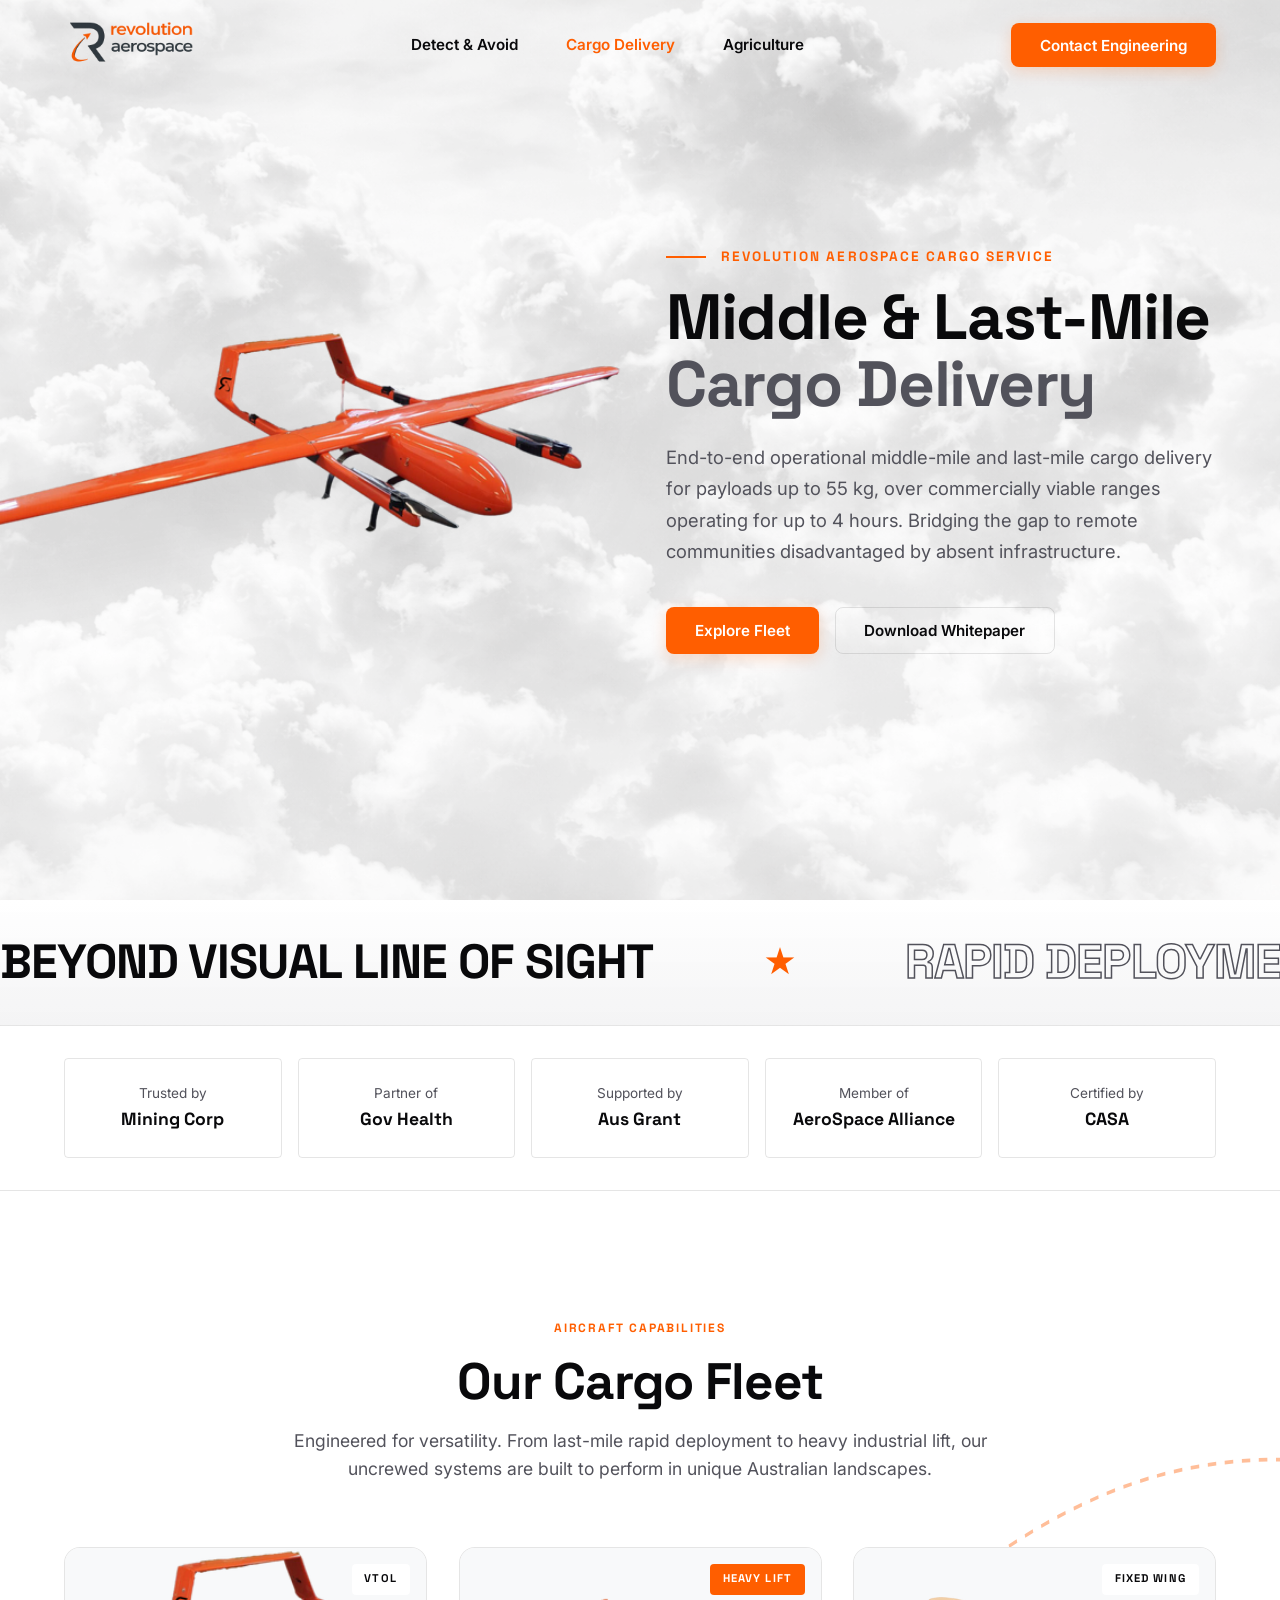
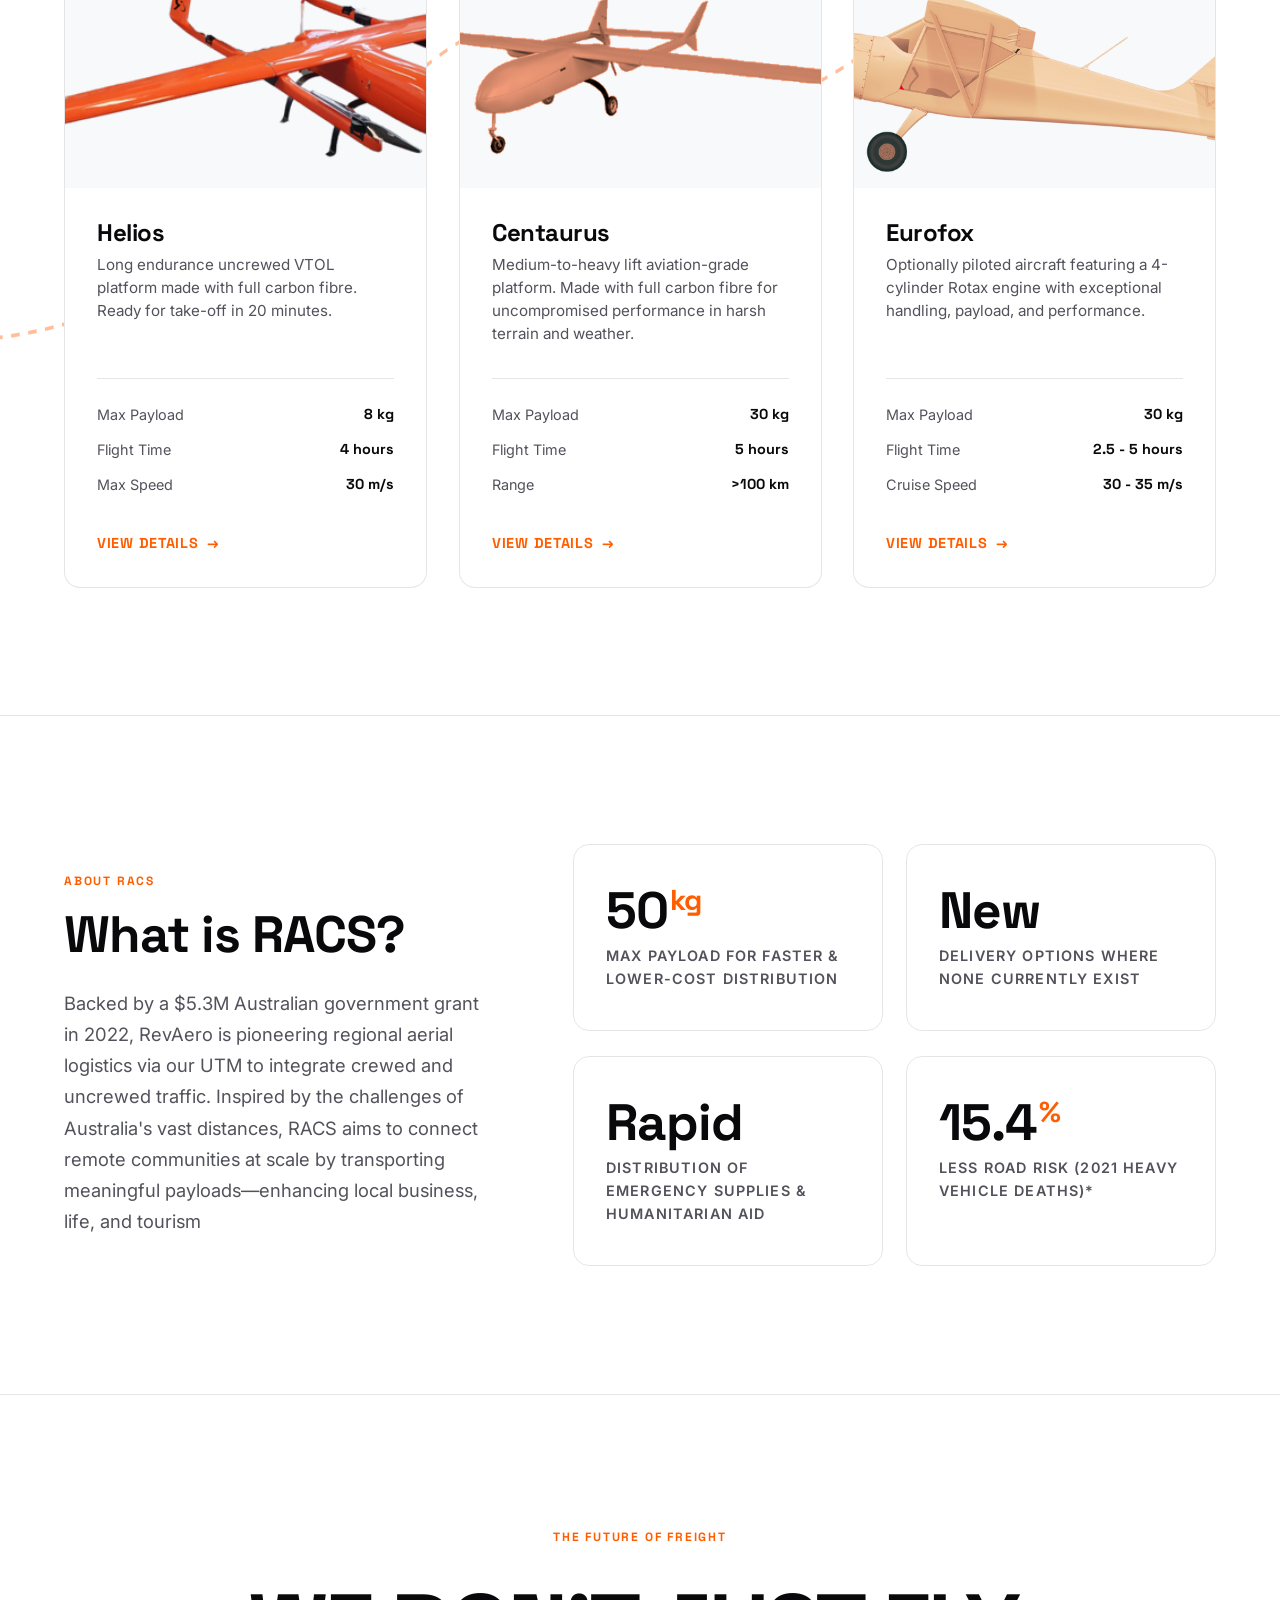
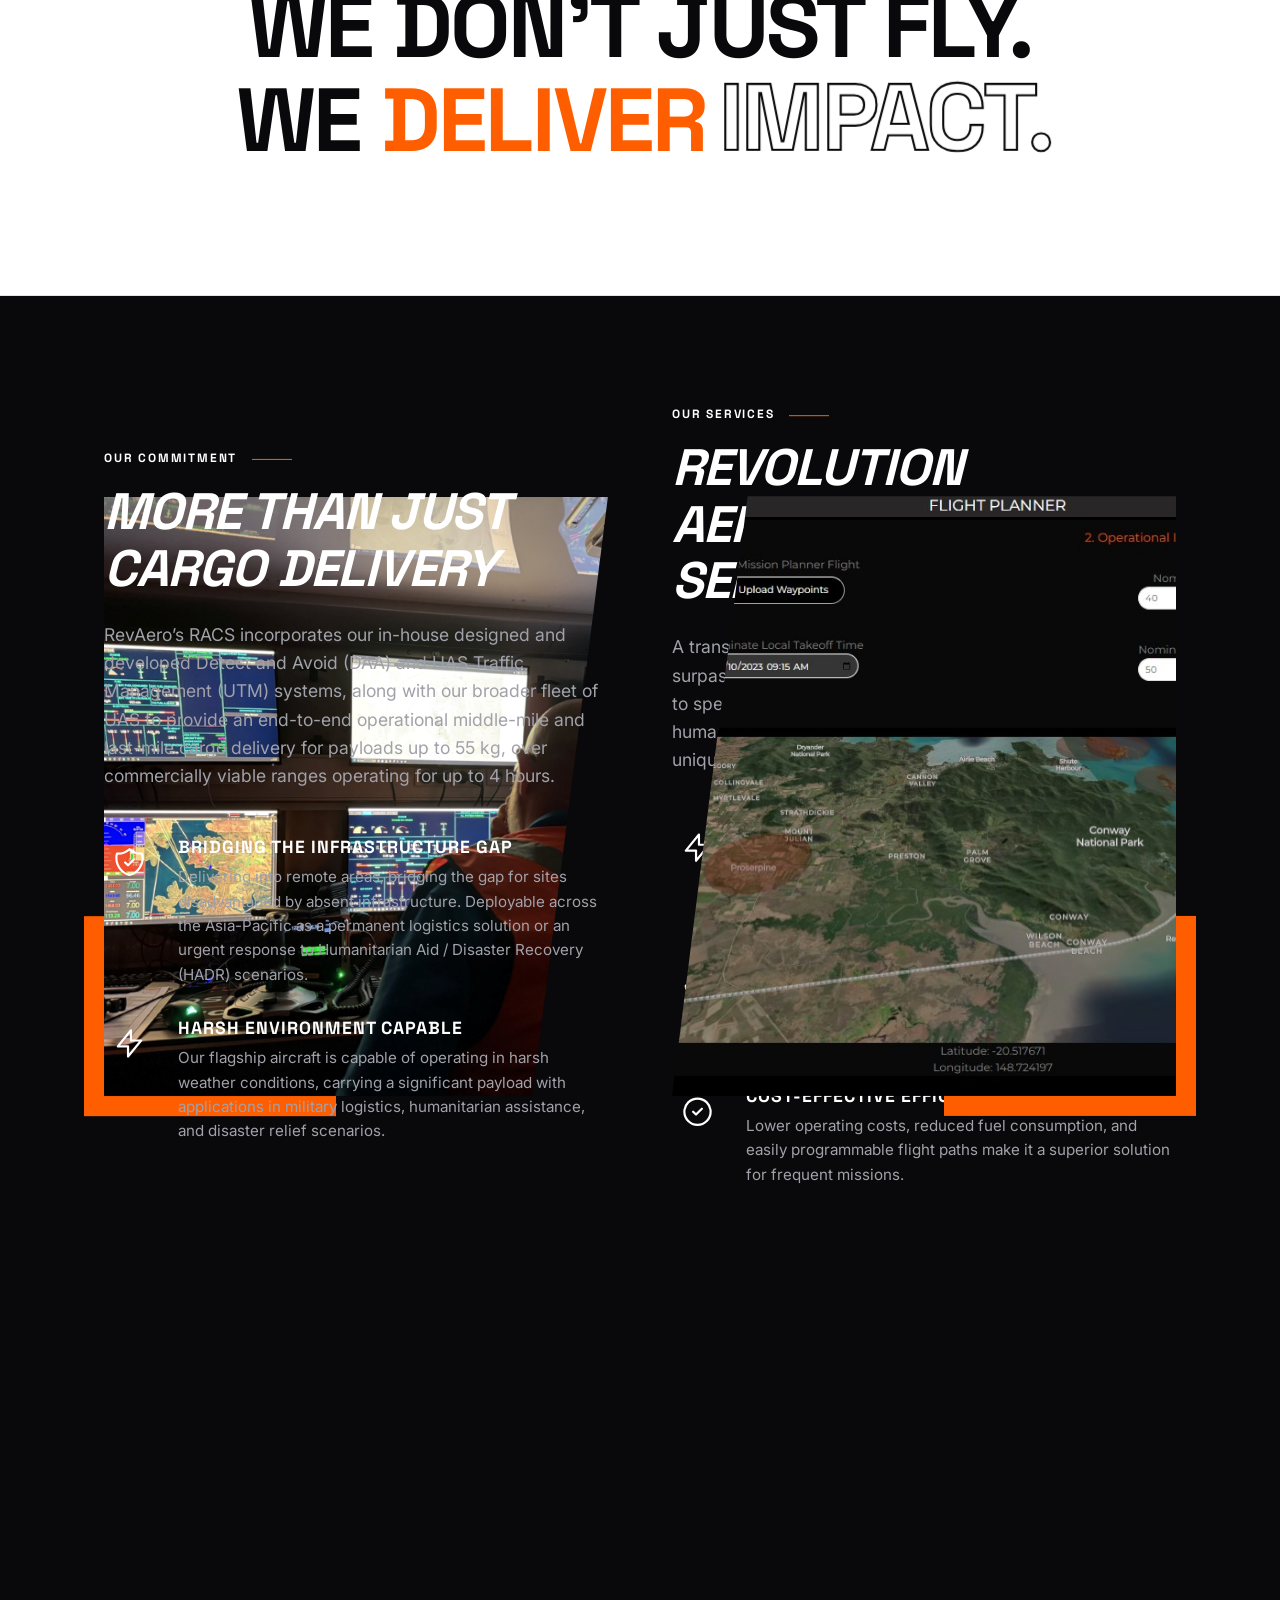
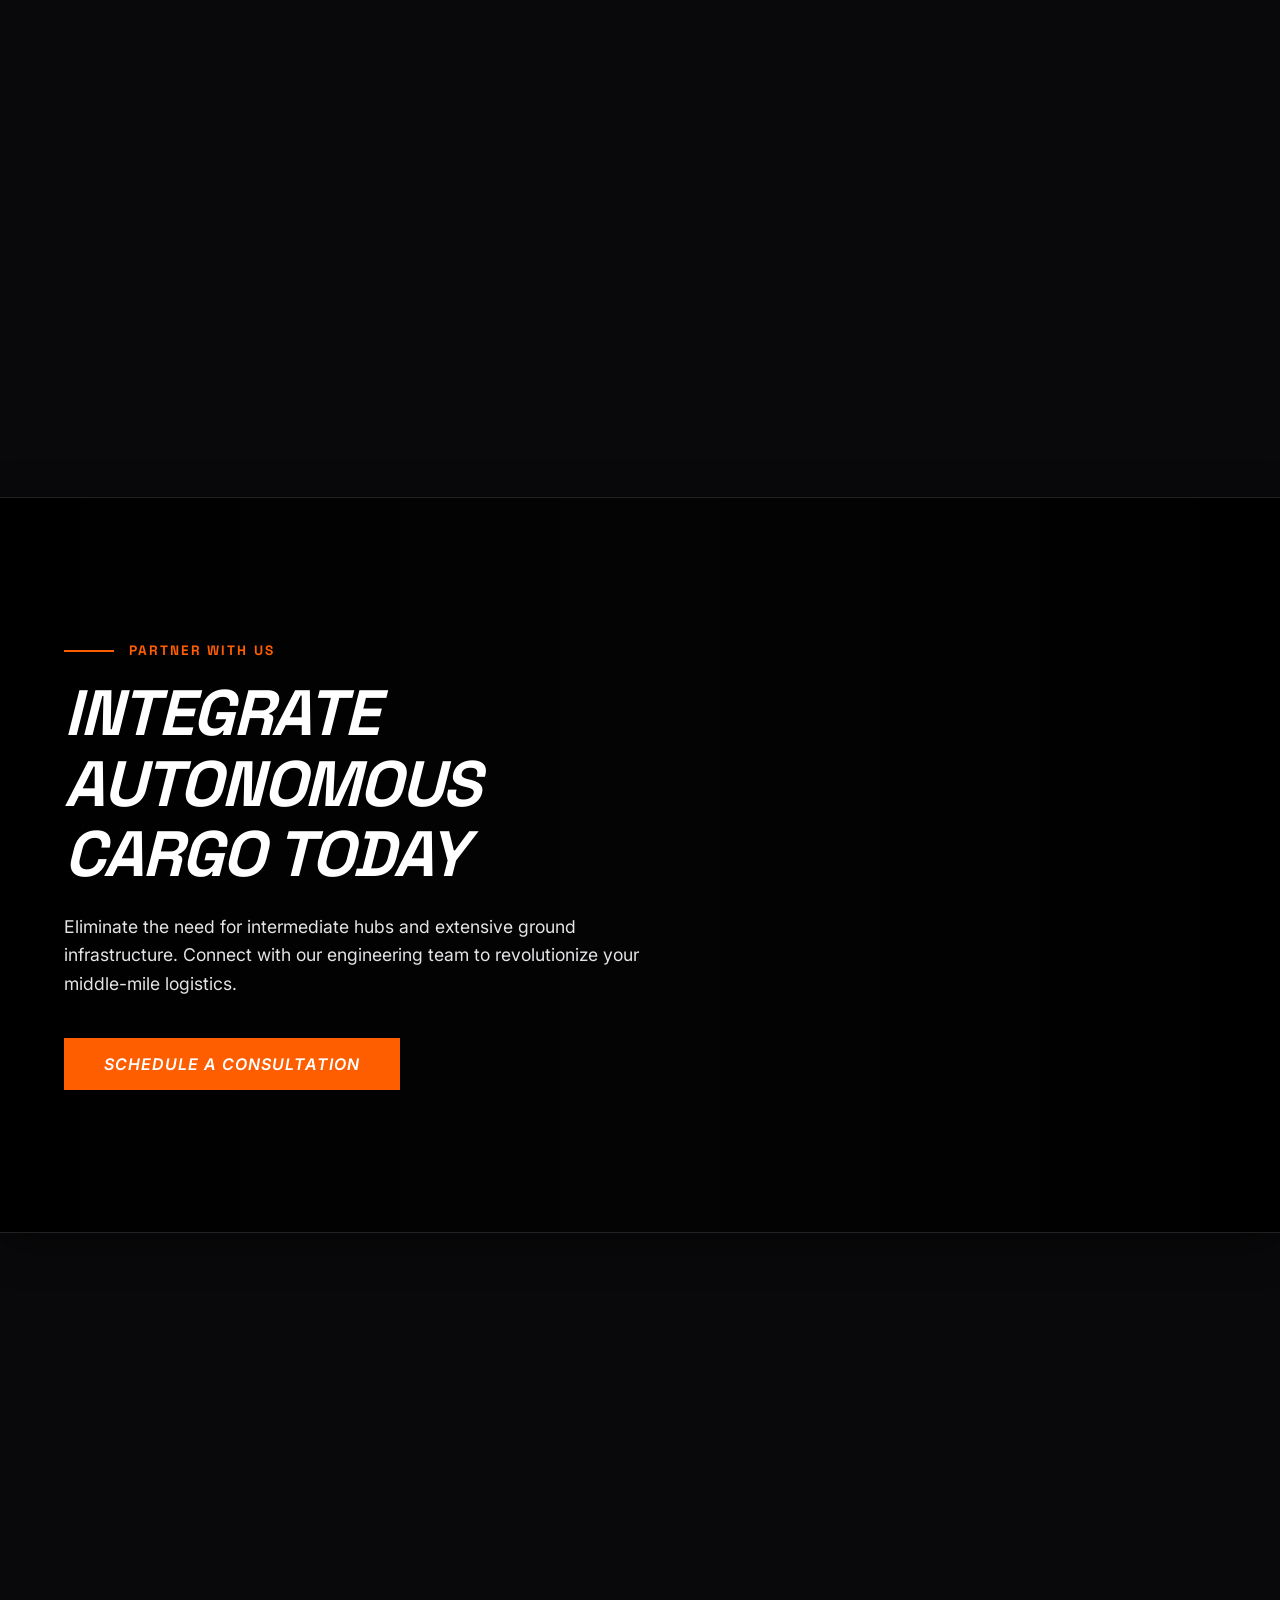
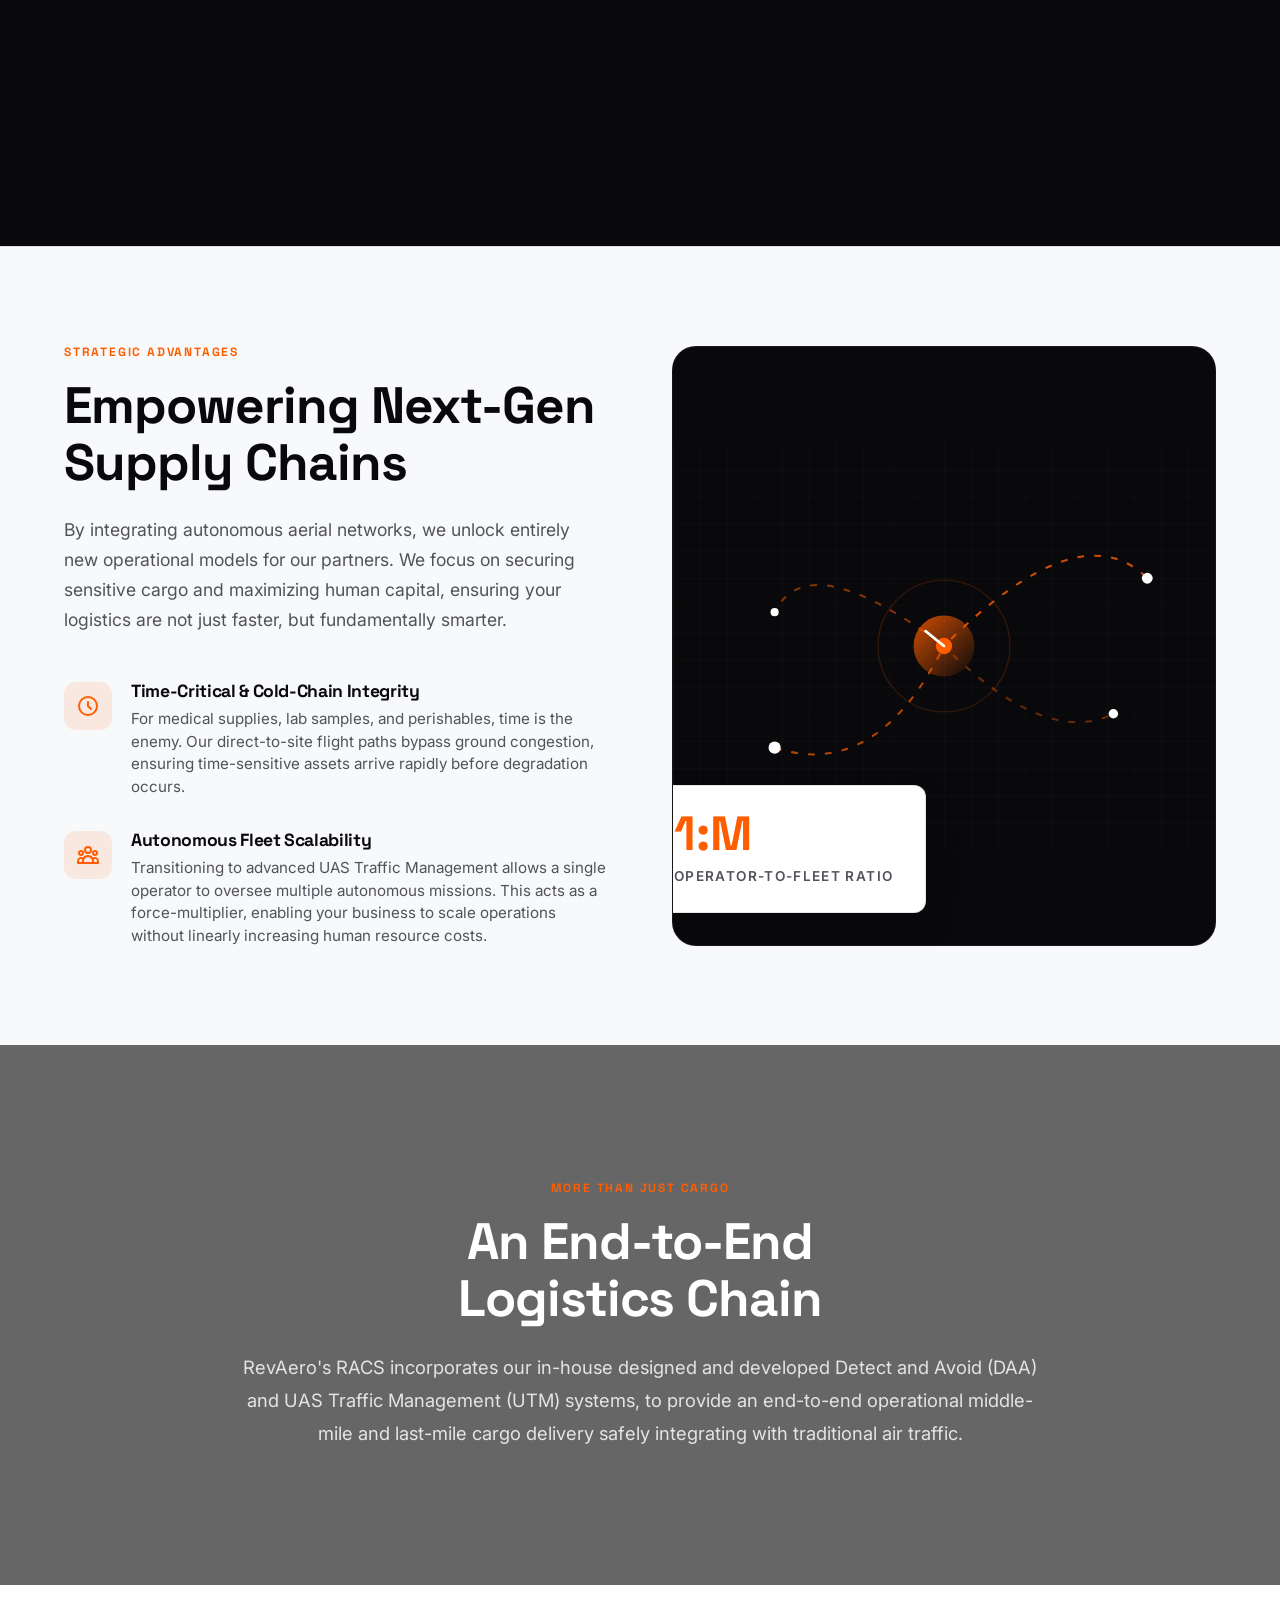
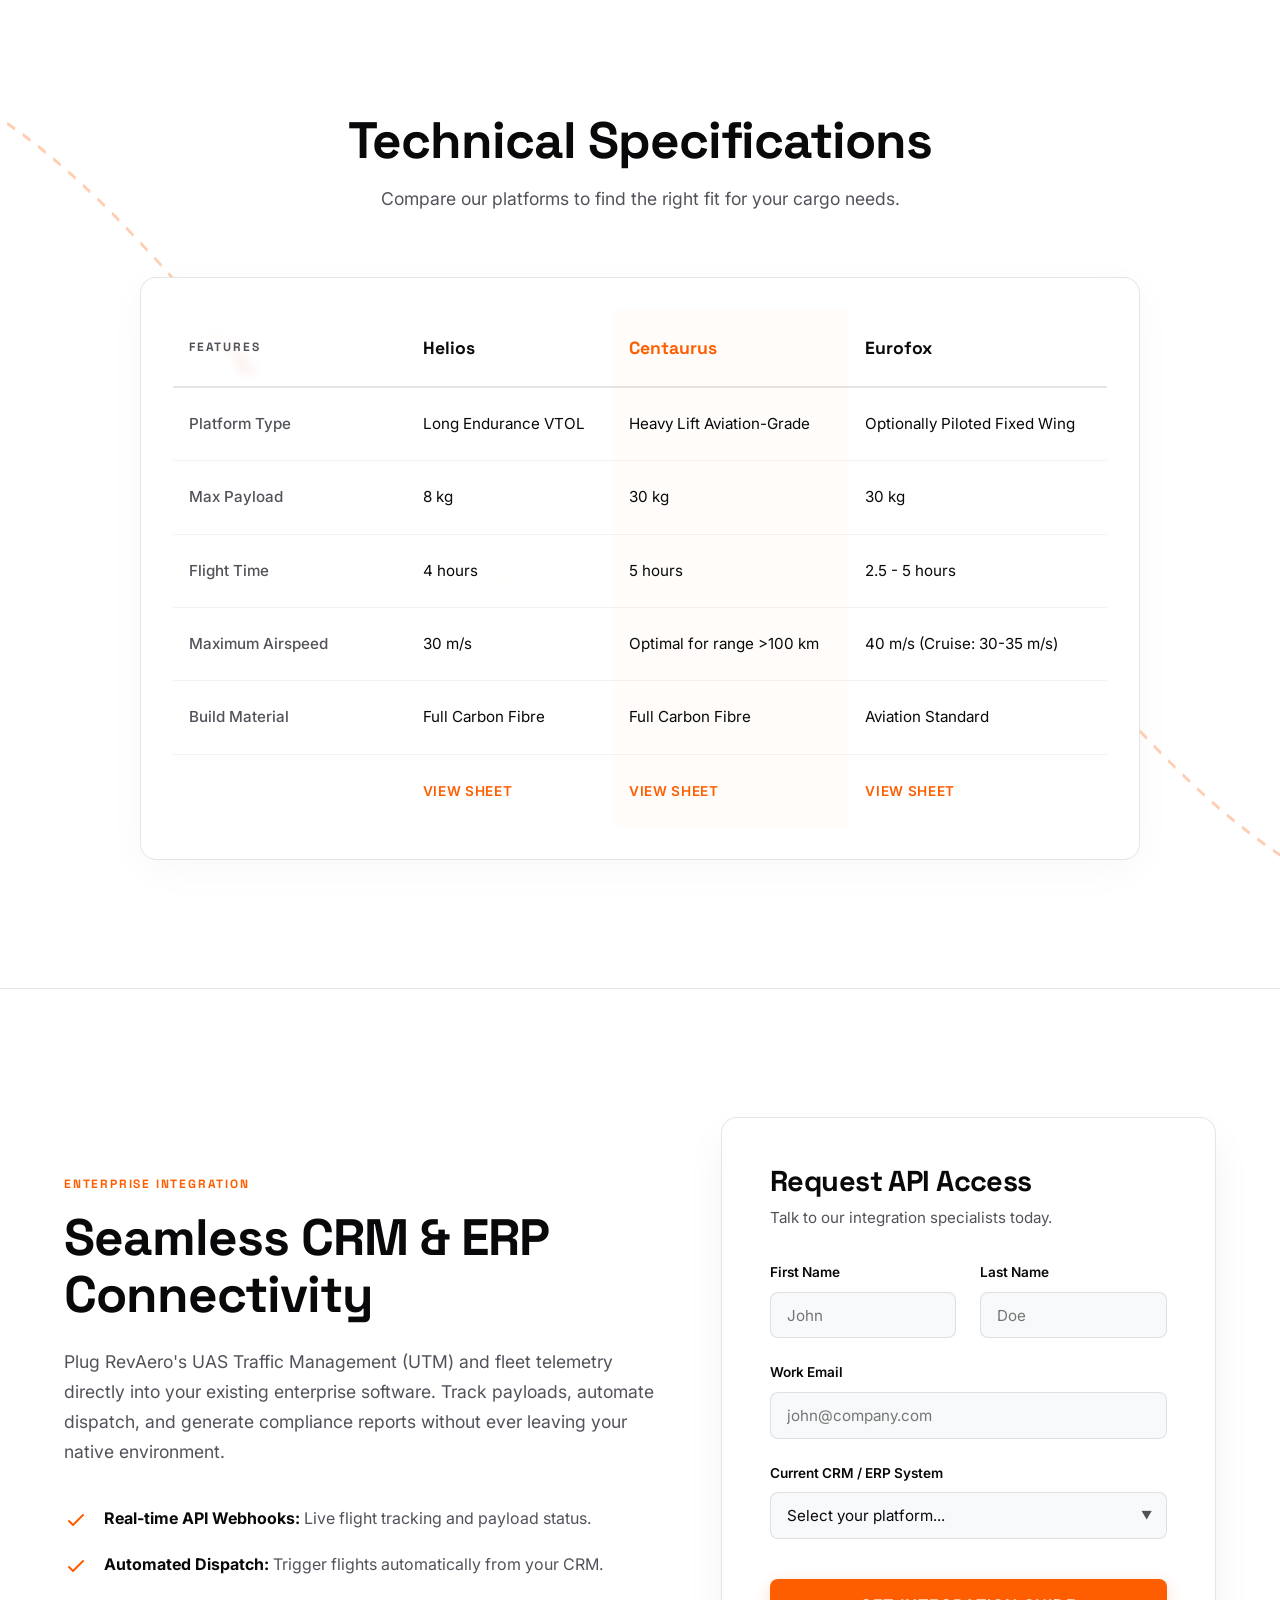
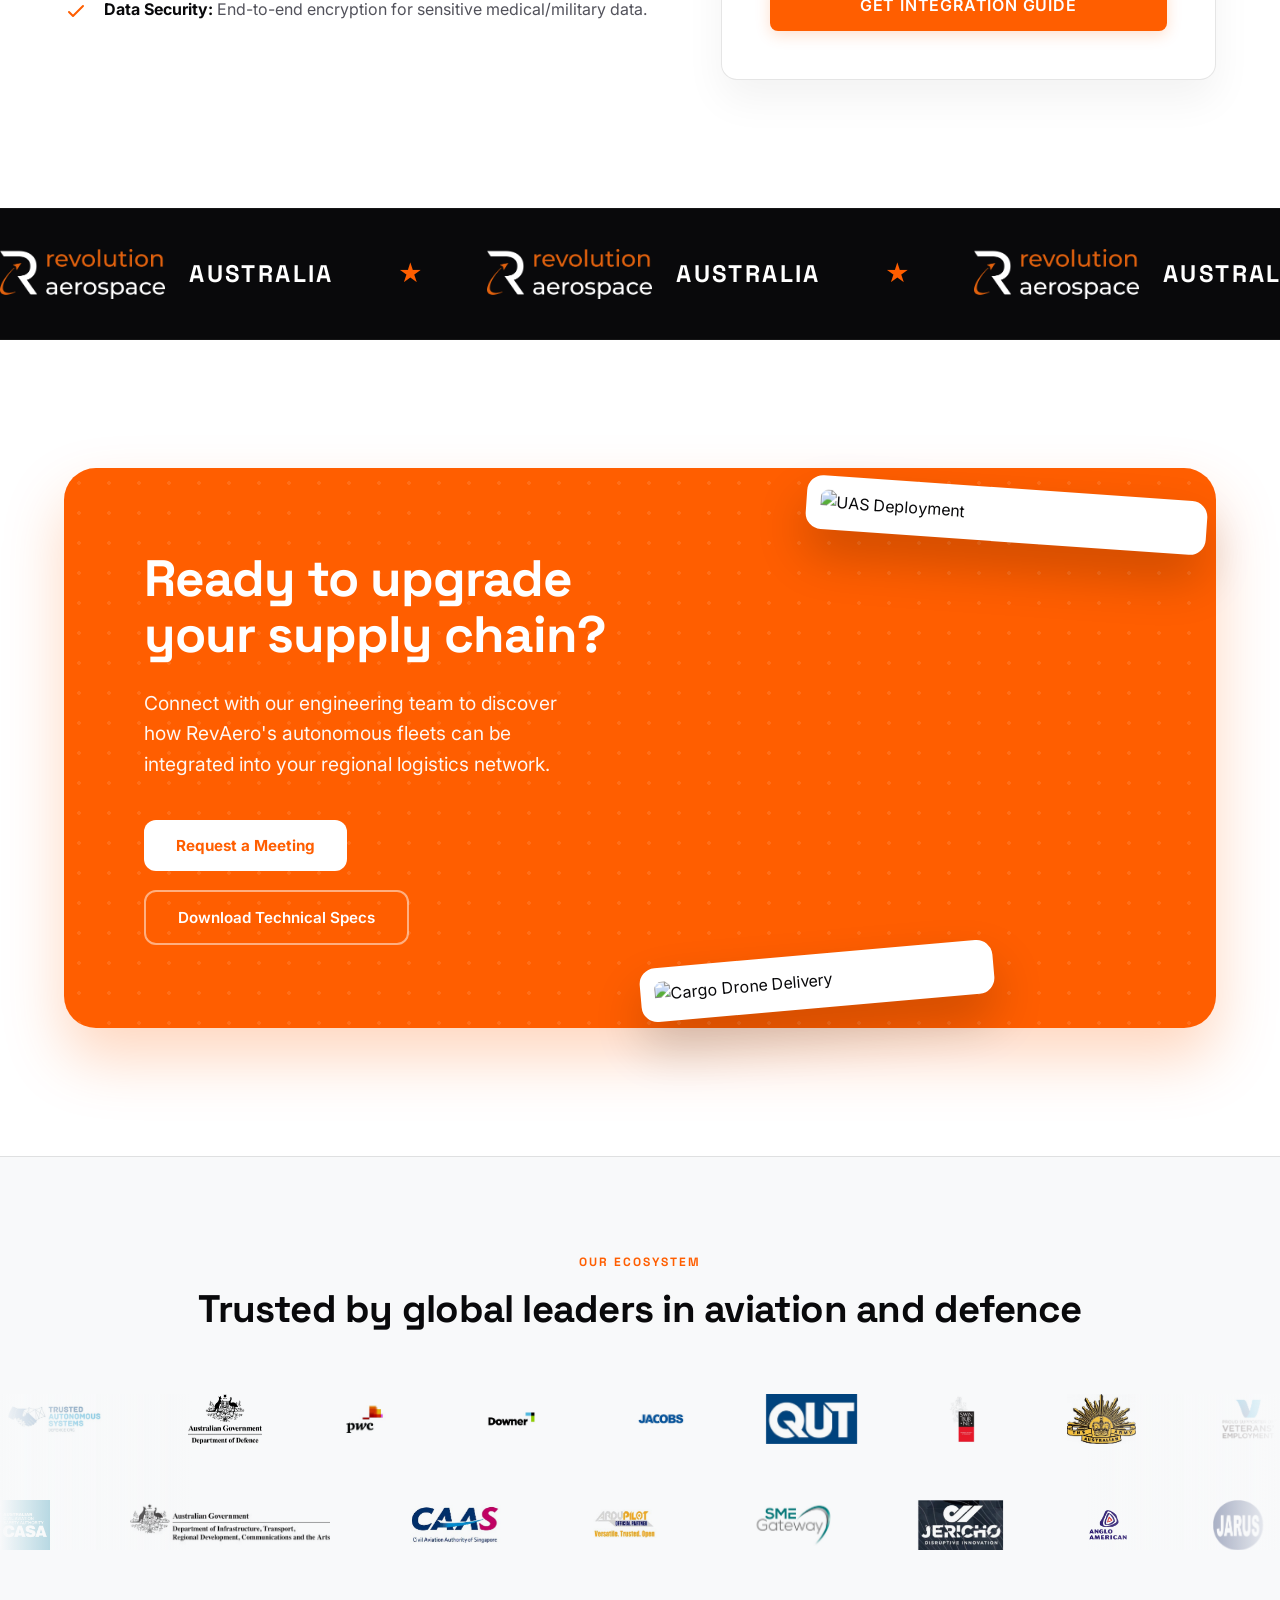
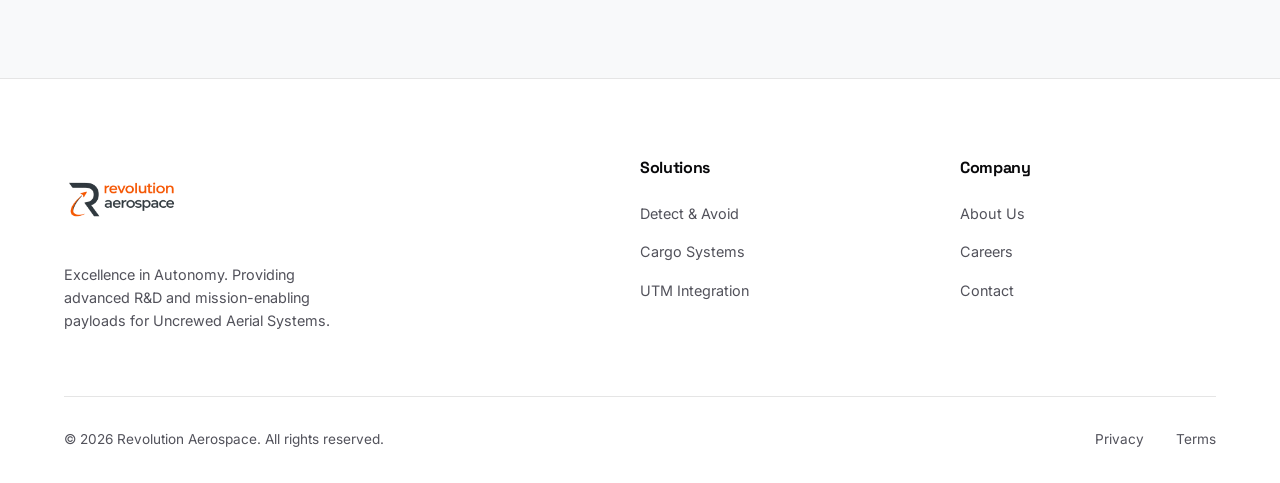
==== index.html @ 4da53df9 "update" ====
<!DOCTYPE html>
<html lang="en">

<head>
    <meta charset="UTF-8">
    <meta name="viewport" content="width=device-width, initial-scale=1.0">
    <title>RevAero - Cargo Delivery Systems</title>

    <link rel="preconnect" href="https://fonts.googleapis.com">
    <link rel="preconnect" href="https://fonts.gstatic.com" crossorigin>
    <link
        href="https://fonts.googleapis.com/css2?family=Inter:wght@400;500;600&family=Space+Grotesk:wght@500;700;800&display=swap"
        rel="stylesheet">

    <link rel="stylesheet" href="cargo.css">
    <link rel="stylesheet" href="animation.css">

</head>

<body>

    <nav class="light-nav">
        <div class="logo">
            <img src="/assets/foto/logo2.png" alt="RevAero Logo">
        </div>

        <div class="nav-toggle" id="mobile-menu">
            <span class="bar"></span>
            <span class="bar"></span>
            <span class="bar"></span>
        </div>

        <div class="nav-links">
            <a href="/index.html">Detect & Avoid</a>
            <a href="/cargo.html" class="active">Cargo Delivery</a>
            <a href="https://ag.revn.aero">Agriculture</a>
        </div>

        <button class="btn btn-primary desktop-only">Contact Engineering</button>
    </nav>

    <section class="cargo-hero">
        <div class="layer-bg"></div>

        <div class="layer-cloud " data-speed="0.2" style="background-image: url('/assets/foto/cloud.png');"></div>
         
        <!-- <div class="layer-cloud" data-speed="0.2">
            <video autoplay loop muted playsinline class="cloud-video">
                <source src="/assets/video/Permintaan_Animasi_Awan_Durasi_Lama.mp4" type="video/mp4">
            </video>
        </div> -->
        <div class="layer-drone-wrapper " data-speed="0.6">
            <div class="drone-anim-wrapper">
                <img src="/assets/foto/image019.png " alt="RevAero Cargo Drone" class="drone-float">
            </div>
        </div>

        <div class="hero-content-right reveal " data-speed="0.9">
            <div class="pre-title">
                <span class="line"></span> REVOLUTION AEROSPACE CARGO SERVICE
            </div>
            <h1>Middle & Last-Mile<br><span>Cargo Delivery</span></h1>
            <p>End-to-end operational middle-mile and last-mile cargo delivery for payloads up to 55 kg, over
                commercially viable ranges operating for up to 4 hours. Bridging the gap to remote communities
                disadvantaged by absent infrastructure.</p>

            <div class="hero-cta">
                <button class="btn btn-primary">Explore Fleet</button>
                <button class="btn btn-outline">Download Whitepaper</button>
            </div>
        </div>
    </section>

    <main class="content-overlap">
        <div class="cargo-marquee">
            <div class="marquee-content">
                <span>BEYOND VISUAL LINE OF SIGHT</span> <span class="star">★</span>
                <span class="outline">RAPID DEPLOYMENT</span> <span class="star">★</span>
                <span>HEAVY PAYLOAD</span> <span class="star">★</span>
                <span class="outline">ZERO EMISSIONS</span> <span class="star">★</span>
                <span>BEYOND VISUAL LINE OF SIGHT</span> <span class="star">★</span>
                <span class="outline">RAPID DEPLOYMENT</span> <span class="star">★</span>
                <span>HEAVY PAYLOAD</span> <span class="star">★</span>
                <span class="outline">ZERO EMISSIONS</span> <span class="star">★</span>
            </div>
        </div>

        <section class="partner-grid-section">
            <div class="partner-grid-container reveal">
                <div class="partner-box">Trusted by <br><strong>Mining Corp</strong></div>
                <div class="partner-box">Partner of <br><strong>Gov Health</strong></div>
                <div class="partner-box">Supported by <br><strong>Aus Grant</strong></div>
                <div class="partner-box">Member of <br><strong>AeroSpace Alliance</strong></div>
                <div class="partner-box">Certified by <br><strong>CASA</strong></div>
            </div>
        </section>



        <section class="fleet-section">
            <div class="flight-animation-bg">
                <svg viewBox="0 0 1200 600" preserveAspectRatio="none" class="flight-svg">

                    <path id="flight-route-main" d="M 1300 150 C 900 100, 800 350, 600 250 C 400 150, 300 400, -50 400"
                        fill="none" stroke="var(--brand-orange)" stroke-width="2" stroke-dasharray="8,8"
                        opacity="0.4" />

                    <g id="airplane-main">
                        <image href="/assets/foto/uav2.png" x="-32" y="-32" width="64" height="64"
                            style="filter: drop-shadow(0 5px 8px rgba(0, 0, 0, 0));" />

                        <animateMotion dur="12s" repeatCount="indefinite" rotate="auto">
                            <mpath href="#flight-route-main" />
                        </animateMotion>
                    </g>

                </svg>
            </div>

            <div class="section-header-modern reveal">
                <span class="eyebrow">AIRCRAFT CAPABILITIES</span>
                <h2>Our Cargo Fleet</h2>
                <p>Engineered for versatility. From last-mile rapid deployment to heavy industrial lift, our uncrewed
                    systems are built to perform in unique Australian landscapes.</p>
            </div>

            <div class="fleet-grid">
                <div class="fleet-card reveal delay-100">
                    <div class="card-image-wrapper">
                        <div class="card-badge">VTOL</div>
                        <img src="/assets/foto/image019.png" alt="Helios Drone">
                    </div>
                    <div class="card-content">
                        <h3>Helios</h3>
                        <p class="card-desc">Long endurance uncrewed VTOL platform made with full carbon fibre. Ready
                            for take-off in 20 minutes.</p>
                        <ul class="specs-list">
                            <li><span>Max Payload</span> <strong>8 kg</strong></li>
                            <li><span>Flight Time</span> <strong>4 hours</strong></li>
                            <li><span>Max Speed</span> <strong>30 m/s</strong></li>
                        </ul>
                        <a href="#" class="card-link">View Details <span>→</span></a>
                    </div>
                </div>

                <div class="fleet-card featured reveal delay-200">
                    <div class="card-image-wrapper">
                        <div class="card-badge highlight">HEAVY LIFT</div>
                        <img src="/assets/foto/image095.png" alt="Centaurus Drone">
                    </div>
                    <div class="card-content">
                        <h3>Centaurus</h3>
                        <p class="card-desc">Medium-to-heavy lift aviation-grade platform. Made with full carbon fibre
                            for uncompromised performance in harsh terrain and weather.</p>
                        <ul class="specs-list">
                            <li><span>Max Payload</span> <strong>30 kg</strong></li>
                            <li><span>Flight Time</span> <strong>5 hours</strong></li>
                            <li><span>Range</span> <strong>>100 km</strong></li>
                        </ul>
                        <a href="#" class="card-link">View Details <span>→</span></a>
                    </div>
                </div>

                <div class="fleet-card reveal delay-300">
                    <div class="card-image-wrapper">
                        <div class="card-badge">FIXED WING</div>
                        <img src="/assets/foto/image096.png" alt="Eurofox Aircraft">
                    </div>
                    <div class="card-content">
                        <h3>Eurofox</h3>
                        <p class="card-desc">Optionally piloted aircraft featuring a 4-cylinder Rotax engine with
                            exceptional handling, payload, and performance.</p>
                        <ul class="specs-list">
                            <li><span>Max Payload</span> <strong>30 kg</strong></li>
                            <li><span>Flight Time</span> <strong>2.5 - 5 hours</strong></li>
                            <li><span>Cruise Speed</span> <strong>30 - 35 m/s</strong></li>
                        </ul>
                        <a href="#" class="card-link">View Details <span>→</span></a>
                    </div>
                </div>
            </div>
        </section>
        <section class="metrics-transparent-section">
            <div class="metrics-container">
                <div class="metrics-header reveal">
                    <span class="eyebrow">ABOUT RACS</span>
                    <h2>What is RACS?</h2>
                    <p>Backed by a $5.3M Australian government grant in 2022, RevAero is pioneering regional aerial
                        logistics via our UTM to integrate crewed and uncrewed traffic. Inspired by the challenges of
                        Australia's vast distances, RACS aims to connect remote communities at scale by transporting
                        meaningful payloads—enhancing local business, life, and tourism</p>
                </div>

                <div class="metrics-grid">
                    <div class="metric-item reveal delay-100">
                        <h3 class="metric-number">50<span class="text-orange">kg</span></h3>
                        <p class="metric-label">Max Payload For Faster & Lower-Cost Distribution</p>
                    </div>
                    <div class="metric-item reveal delay-200">
                        <h3 class="metric-number">New<span class="text-orange"></span></h3>
                        <p class="metric-label">Delivery Options Where None Currently Exist</p>
                    </div>
                    <div class="metric-item reveal delay-300">
                        <h3 class="metric-number">Rapid<span class="text-orange"></span></h3>
                        <p class="metric-label">Distribution of Emergency Supplies & Humanitarian Aid</p>
                    </div>
                    <div class="metric-item reveal delay-400">
                        <h3 class="metric-number">15.4<span class="text-orange">%</span></h3>
                        <p class="metric-label">Less Road Risk (2021 Heavy Vehicle Deaths)*</p>
                    </div>
                </div>
            </div>
        </section>
        <section class="big-statement-section">
            <div class="statement-container reveal statement-anim">
                <span class="eyebrow statement-eyebrow">THE FUTURE OF FREIGHT</span>
                <h2 class="massive-text">
                    <span class="text-line line-1">WE DON'T JUST FLY.</span><br>
                    <span class="text-line line-2">WE <span class="text-orange">DELIVER</span></span>
                    <span class="text-line line-3 outline-text">IMPACT.</span>
                </h2>
            </div>
        </section>

        <section class="why-us-scrolly" id="why-us-scrolly">
            <div class="why-us-sticky">

                <div class="why-us-container phase-1 active">
                    <div class="why-us-image ">
                        <img src="/assets/foto/image100.png"
                            alt="RevAero mobile ground control station for cargo service">
                        <div class="orange-accent-box"></div>
                    </div>

                    <div class="why-us-content  delay-100">
                        <span class="eyebrow" style="color: #fff;">OUR SERVICES <span
                                style="display:inline-block; width: 40px; height: 1px; background: var(--brand-orange); margin-left: 10px; vertical-align: middle;"></span></span>
                        <h2>REVOLUTION AEROSPACE CARGO SERVICE</h2>
                        <p class="desc">A transformative leap forward in logistics. Our RACS services surpass
                            traditional transport methods by navigating directly to specific destinations, providing
                            rapid response and swift humanitarian aid delivery to isolated communities across the unique
                            Australian landscape.
                        </p>

                        <div class="why-features">
                            <div class="why-feature">
                                <div class="icon-outline">
                                    <svg fill="none" viewBox="0 0 24 24" stroke="currentColor">
                                        <path stroke-linecap="round" stroke-linejoin="round" stroke-width="1.5"
                                            d="M13 10V3L4 14h7v7l9-11h-7z" />
                                    </svg>
                                </div>
                                <div class="text">
                                    <h4>RAPID & DIRECT DELIVERY</h4>
                                    <p>Navigates directly to destinations, eliminating intermediate hubs for faster
                                        delivery in time-sensitive and emergency scenarios.</p>
                                </div>
                            </div>

                            <div class="why-feature">
                                <div class="icon-outline">
                                    <svg fill="none" viewBox="0 0 24 24" stroke="currentColor">
                                        <path stroke-linecap="round" stroke-linejoin="round" stroke-width="1.5"
                                            d="M4 16v1a3 3 0 003 3h10a3 3 0 003-3v-1m-4-8l-4-4m0 0L8 8m4-4v12" />
                                    </svg>
                                </div>
                                <div class="text">
                                    <h4>VTOL AGILITY</h4>
                                    <p>Vertical takeoff and landing capabilities adapt to challenging terrains and
                                        remote locations without the need for extensive infrastructure.</p>
                                </div>
                            </div>

                            <div class="why-feature">
                                <div class="icon-outline">
                                    <svg fill="none" viewBox="0 0 24 24" stroke="currentColor">
                                        <path stroke-linecap="round" stroke-linejoin="round" stroke-width="1.5"
                                            d="M9 12l2 2 4-4m6 2a9 9 0 11-18 0 9 9 0 0118 0z" />
                                    </svg>
                                </div>
                                <div class="text">
                                    <h4>COST-EFFECTIVE EFFICIENCY</h4>
                                    <p>Lower operating costs, reduced fuel consumption, and easily programmable flight
                                        paths make it a superior solution for frequent missions.</p>
                                </div>
                            </div>
                        </div>
                    </div>
                </div>

                <div class="why-us-container phase-2">
                    <div class="why-us-content">
                        <span class="eyebrow" style="color: #fff;">OUR COMMITMENT <span
                                style="display:inline-block; width: 40px; height: 1px; background: var(--brand-orange); margin-left: 10px; vertical-align: middle;"></span></span>
                        <h2>MORE THAN JUST CARGO DELIVERY</h2>
                        <p class="desc">RevAero’s RACS incorporates our in-house designed and developed Detect and Avoid
                            (DAA) and UAS Traffic Management (UTM) systems, along with our broader fleet of UAS to
                            provide an end-to-end operational middle-mile and last-mile cargo delivery for payloads up
                            to 55 kg, over commercially viable ranges operating for up to 4 hours.
                        </p>

                        <div class="why-features">
                            <div class="why-feature">
                                <div class="icon-outline">
                                    <svg fill="none" viewBox="0 0 24 24" stroke="currentColor">
                                        <path stroke-linecap="round" stroke-linejoin="round" stroke-width="1.5"
                                            d="M9 12l2 2 4-4m5.618-4.016A11.955 11.955 0 0112 2.944a11.955 11.955 0 01-8.618 3.04A12.02 12.02 0 003 9c0 5.591 3.824 10.29 9 11.622 5.176-1.332 9-6.03 9-11.622 0-1.042-.133-2.052-.382-3.016z" />
                                    </svg>
                                </div>
                                <div class="text">
                                    <h4>BRIDGING THE INFRASTRUCTURE GAP</h4>
                                    <p>Delivering into remote areas, bridging the gap for sites disadvantaged by absent
                                        infrastructure. Deployable across the Asia-Pacific as a permanent logistics
                                        solution or an urgent response to Humanitarian Aid / Disaster Recovery (HADR)
                                        scenarios.</p>
                                </div>
                            </div>

                            <div class="why-feature">
                                <div class="icon-outline">
                                    <svg fill="none" viewBox="0 0 24 24" stroke="currentColor">
                                        <path stroke-linecap="round" stroke-linejoin="round" stroke-width="1.5"
                                            d="M13 10V3L4 14h7v7l9-11h-7z" />
                                    </svg>
                                </div>
                                <div class="text">
                                    <h4>HARSH ENVIRONMENT CAPABLE</h4>
                                    <p>Our flagship aircraft is capable of operating in harsh weather conditions,
                                        carrying a significant payload with applications in military logistics,
                                        humanitarian assistance, and disaster relief scenarios.</p>
                                </div>
                            </div>
                        </div>
                    </div>

                    <div class="why-us-image phase-2-img">
                        <img src="/assets/foto/image074.jpg" alt="RevAero Rapid Deployment">
                        <div class="orange-accent-box"></div>
                    </div>
                </div>

            </div>
        </section>

        <section class="partner-scrolly" id="partner-scrolly">
            <div class="partner-sticky">

                <div class="bg-phase bg-phase-1 active" style="background-image: url('/assets/foto/team2.jpg');"></div>
                <div class="bg-phase bg-phase-2" style="background-image: url('/assets/foto/image042.png');"></div>
                <div class="cta-overlay-sticky"></div>

                <div class="partner-content-stack">

                    <div class="partner-container p-phase-1 active">
                        <div class="cta-content">
                            <div class="cta-header">
                                <span class="line"></span> <span class="eyebrow-cta">PARTNER WITH US</span>
                            </div>
                            <h2>INTEGRATE AUTONOMOUS<br>CARGO TODAY</h2>
                            <p>Eliminate the need for intermediate hubs and extensive ground infrastructure. Connect
                                with our engineering team to revolutionize your middle-mile logistics.</p>
                            <button class="btn btn-red-cta">SCHEDULE A CONSULTATION</button>
                        </div>
                    </div>

                    <div class="partner-container p-phase-2">
                        <div class="cta-content right-aligned">
                            <div class="cta-header">
                                <span class="eyebrow-cta">CUSTOM ENGINEERING</span> <span class="line"></span>
                            </div>
                            <h2>CERTIFIED & SCALABLE<br>OPERATIONS</h2>
                            <p>Beyond hardware, we deliver comprehensive integration support. From rigorous Test &
                                Evaluation to navigating complex regulatory frameworks, our experts ensure your
                                autonomous fleet is fully certified, safe, and mission-ready.</p>
                            <button class="btn btn-red-cta">SPEAK TO OUR EXPERTS</button>
                        </div>
                    </div>

                </div>
            </div>
        </section>

        <section class="impact-section">
            <div class="impact-container">
                <div class="impact-text reveal">
                    <span class="eyebrow">STRATEGIC ADVANTAGES</span>
                    <h2>Empowering Next-Gen Supply Chains</h2>
                    <p>By integrating autonomous aerial networks, we unlock entirely new operational models for our
                        partners. We focus on securing sensitive cargo and maximizing human capital, ensuring your
                        logistics are not just faster, but fundamentally smarter.</p>

                    <div class="impact-features">
                        <div class="feature reveal delay-100">
                            <div class="feature-icon">
                                <svg fill="none" viewBox="0 0 24 24" stroke="currentColor">
                                    <path stroke-linecap="round" stroke-linejoin="round" stroke-width="2"
                                        d="M12 8v4l3 3m6-3a9 9 0 11-18 0 9 9 0 0118 0z"></path>
                                </svg>
                            </div>
                            <div>
                                <h4>Time-Critical & Cold-Chain Integrity</h4>
                                <p>For medical supplies, lab samples, and perishables, time is the enemy. Our
                                    direct-to-site flight paths bypass ground congestion, ensuring time-sensitive assets
                                    arrive rapidly before degradation occurs.</p>
                            </div>
                        </div>

                        <div class="feature reveal delay-200">
                            <div class="feature-icon">
                                <svg fill="none" viewBox="0 0 24 24" stroke="currentColor">
                                    <path stroke-linecap="round" stroke-linejoin="round" stroke-width="2"
                                        d="M17 20h5v-2a3 3 0 00-5.356-1.857M17 20H7m10 0v-2c0-.656-.126-1.283-.356-1.857M7 20H2v-2a3 3 0 015.356-1.857M7 20v-2c0-.656.126-1.283.356-1.857m0 0a5.002 5.002 0 019.288 0M15 7a3 3 0 11-6 0 3 3 0 016 0zm6 3a2 2 0 11-4 0 2 2 0 014 0zM7 10a2 2 0 11-4 0 2 2 0 014 0z">
                                    </path>
                                </svg>
                            </div>
                            <div>
                                <h4>Autonomous Fleet Scalability</h4>
                                <p>Transitioning to advanced UAS Traffic Management allows a single operator to oversee
                                    multiple autonomous missions. This acts as a force-multiplier, enabling your
                                    business to scale operations without linearly increasing human resource costs.</p>
                            </div>
                        </div>
                    </div>
                </div>

                <div class="impact-visuals reveal delay-300"
                    style="background: #09090b; border: 1px solid rgba(255,255,255,0.05);">
                    <svg xmlns="http://www.w3.org/2000/svg" viewBox="0 0 800 600" class="img-main"
                        style="width: 100%; height: 100%; object-fit: cover;">
                        <defs>
                            <pattern id="tech-grid" width="40" height="40" patternUnits="userSpaceOnUse">
                                <path d="M 40 0 L 0 0 0 40" fill="none" stroke="rgba(255, 255, 255, 0.05)"
                                    stroke-width="1" />
                            </pattern>
                            <linearGradient id="glowOrange" x1="0%" y1="0%" x2="100%" y2="100%">
                                <stop offset="0%" stop-color="var(--brand-orange)" stop-opacity="0.8" />
                                <stop offset="100%" stop-color="var(--brand-orange)" stop-opacity="0.0" />
                            </linearGradient>
                        </defs>

                        <rect width="100%" height="100%" fill="url(#tech-grid)" />

                        <g fill="none" stroke="var(--brand-orange)" stroke-width="3" stroke-dasharray="10 15">
                            <path d="M400,300 Q600,100 700,200" opacity="0.8">
                                <animate attributeName="stroke-dashoffset" from="100" to="0" dur="3s"
                                    repeatCount="indefinite" />
                            </path>
                            <path d="M400,300 Q200,150 150,250" opacity="0.5">
                                <animate attributeName="stroke-dashoffset" from="100" to="0" dur="4s"
                                    repeatCount="indefinite" />
                            </path>
                            <path d="M400,300 Q300,500 150,450" opacity="0.7">
                                <animate attributeName="stroke-dashoffset" from="100" to="0" dur="2.5s"
                                    repeatCount="indefinite" />
                            </path>
                            <path d="M400,300 Q550,450 650,400" opacity="0.4">
                                <animate attributeName="stroke-dashoffset" from="100" to="0" dur="5s"
                                    repeatCount="indefinite" />
                            </path>
                        </g>

                        <circle cx="400" cy="300" r="45" fill="url(#glowOrange)" />
                        <circle cx="400" cy="300" r="12" fill="var(--brand-orange)" />
                        <circle cx="400" cy="300" r="60" fill="none" stroke="var(--brand-orange)" stroke-width="2"
                            opacity="0.6">
                            <animate attributeName="r" from="40" to="120" dur="2s" repeatCount="indefinite" />
                            <animate attributeName="opacity" from="0.6" to="0" dur="2s" repeatCount="indefinite" />
                        </circle>

                        <g fill="#ffffff">
                            <circle cx="700" cy="200" r="8" />
                            <circle cx="150" cy="250" r="6" />
                            <circle cx="150" cy="450" r="9" />
                            <circle cx="650" cy="400" r="7" />
                        </g>

                        <path d="M400,300 L400,265" stroke="#ffffff" stroke-width="4" stroke-linecap="round">
                            <animateTransform attributeName="transform" type="rotate" from="0 400 300" to="360 400 300"
                                dur="4s" repeatCount="indefinite" />
                        </path>
                    </svg>

                    <div class="floating-stat-box" style="z-index: 10;">
                        <span class="stat-number">1:M<small></small></span>
                        <span class="stat-label">Operator-to-Fleet Ratio</span>
                    </div>
                </div>
            </div>
        </section>

        <section class="parallax-separator" style="background-image: url('/assets/foto/image092.png'); ">
            <div class="parallax-overlay-light"></div>
            <div class="parallax-content text-center reveal">
                <span class="eyebrow" style="color: var(--brand-orange);">More Than Just Cargo</span>
                <h2 style="color: #fff; margin-bottom: 1.5rem; font-size: clamp(2rem, 4vw, 3.5rem);">An End-to-End
                    <br>Logistics Chain
                </h2>
                <p style="color: #e4e4e7; font-size: 1.15rem; max-width: 800px; margin: 0 auto; line-height: 1.8;">
                    RevAero's RACS incorporates our in-house designed and developed Detect and Avoid (DAA) and UAS
                    Traffic Management (UTM) systems, to provide an end-to-end operational middle-mile and last-mile
                    cargo delivery safely integrating with traditional air traffic.
                </p>
            </div>
        </section>

        <section class="tech-specs-section">
            <div class="flight-animation-bg">
                <svg viewBox="0 0 1200 600" preserveAspectRatio="none" class="flight-svg">
                    <path id="flight-route-specs"
                        d="M -100 50 C 200 100, 400 500, 600 300 C 800 100, 1000 500, 1300 550" fill="none"
                        stroke="var(--brand-orange)" stroke-width="2" stroke-dasharray="8,8" opacity="0.3" />

                    <g id="airplane-specs">
                        <image href="/assets/foto/uav3.png" x="-32" y="-32" width="64" height="64"
                            style="filter: drop-shadow(0 5px 8px rgba(0, 0, 0, 0));" />

                        <animateMotion dur="15s" repeatCount="indefinite" rotate="auto">
                            <mpath href="#flight-route-specs" />
                        </animateMotion>
                    </g>
                </svg>
            </div>

            <div class="specs-container">
                <div class="section-header-modern reveal">
                    <h2>Technical Specifications</h2>
                    <p>Compare our platforms to find the right fit for your cargo needs.</p>
                </div>

                <div class="table-responsive reveal delay-100">
                    <table class="modern-specs-table">
                        <thead>
                            <tr>
                                <th>FEATURES</th>
                                <th>Helios</th>
                                <th class="highlight-col">Centaurus</th>
                                <th>Eurofox</th>
                            </tr>
                        </thead>
                        <tbody>
                            <tr>
                                <td class="feature-name">Platform Type</td>
                                <td>Long Endurance VTOL</td>
                                <td class="highlight-col">Heavy Lift Aviation-Grade</td>
                                <td>Optionally Piloted Fixed Wing</td>
                            </tr>
                            <tr>
                                <td class="feature-name">Max Payload</td>
                                <td>8 kg</td>
                                <td class="highlight-col">30 kg</td>
                                <td>30 kg</td>
                            </tr>
                            <tr>
                                <td class="feature-name">Flight Time</td>
                                <td>4 hours</td>
                                <td class="highlight-col">5 hours</td>
                                <td>2.5 - 5 hours</td>
                            </tr>
                            <tr>
                                <td class="feature-name">Maximum Airspeed</td>
                                <td>30 m/s</td>
                                <td class="highlight-col">Optimal for range >100 km</td>
                                <td>40 m/s (Cruise: 30-35 m/s)</td>
                            </tr>
                            <tr>
                                <td class="feature-name">Build Material</td>
                                <td>Full Carbon Fibre</td>
                                <td class="highlight-col">Full Carbon Fibre</td>
                                <td>Aviation Standard</td>
                            </tr>
                            <tr class="action-row">
                                <td></td>
                                <td><a href="#" class="table-link">View Sheet</a></td>
                                <td class="highlight-col"><a href="#" class="table-link">View Sheet</a></td>
                                <td><a href="#" class="table-link">View Sheet</a></td>
                            </tr>
                        </tbody>
                    </table>
                </div>
            </div>
        </section>

        <section class="crm-integration-section">
            <div class="crm-container">
                <div class="crm-text reveal">
                    <span class="eyebrow">ENTERPRISE INTEGRATION</span>
                    <h2>Seamless CRM & ERP Connectivity</h2>
                    <p>Plug RevAero's UAS Traffic Management (UTM) and fleet telemetry directly into your existing
                        enterprise software. Track payloads, automate dispatch, and generate compliance reports without
                        ever leaving your native environment.</p>

                    <ul class="crm-features-list">
                        <li>
                            <svg fill="none" viewBox="0 0 24 24" stroke="currentColor">
                                <path stroke-linecap="round" stroke-linejoin="round" stroke-width="2"
                                    d="M5 13l4 4L19 7" />
                            </svg>
                            <span><strong>Real-time API Webhooks:</strong> Live flight tracking and payload
                                status.</span>
                        </li>
                        <li>
                            <svg fill="none" viewBox="0 0 24 24" stroke="currentColor">
                                <path stroke-linecap="round" stroke-linejoin="round" stroke-width="2"
                                    d="M5 13l4 4L19 7" />
                            </svg>
                            <span><strong>Automated Dispatch:</strong> Trigger flights automatically from your
                                CRM.</span>
                        </li>
                        <li>
                            <svg fill="none" viewBox="0 0 24 24" stroke="currentColor">
                                <path stroke-linecap="round" stroke-linejoin="round" stroke-width="2"
                                    d="M5 13l4 4L19 7" />
                            </svg>
                            <span><strong>Data Security:</strong> End-to-end encryption for sensitive medical/military
                                data.</span>
                        </li>
                    </ul>
                </div>

                <div class="crm-form-card reveal delay-200">
                    <div class="form-header">
                        <h3>Request API Access</h3>
                        <p>Talk to our integration specialists today.</p>
                    </div>
                    <form action="#" class="modern-crm-form">
                        <div class="form-row">
                            <div class="form-group">
                                <label for="firstName">First Name</label>
                                <input type="text" id="firstName" placeholder="John" required>
                            </div>
                            <div class="form-group">
                                <label for="lastName">Last Name</label>
                                <input type="text" id="lastName" placeholder="Doe" required>
                            </div>
                        </div>
                        <div class="form-group">
                            <label for="workEmail">Work Email</label>
                            <input type="email" id="workEmail" placeholder="john@company.com" required>
                        </div>
                        <div class="form-group">
                            <label for="systemSelect">Current CRM / ERP System</label>
                            <div class="select-wrapper">
                                <select id="systemSelect" required>
                                    <option value="" disabled selected>Select your platform...</option>
                                    <option value="salesforce">Salesforce</option>
                                    <option value="sap">SAP / Oracle</option>
                                    <option value="hubspot">HubSpot</option>
                                    <option value="custom">Custom Internal API</option>
                                    <option value="other">Other</option>
                                </select>
                            </div>
                        </div>
                        <button type="submit" class="btn btn-primary btn-submit-crm">Get Integration Guide</button>
                    </form>
                </div>
            </div>
        </section>

        <div class="brand-ribbon-section">
            <div class="brand-ribbon-wrapper">

                <div class="brand-ribbon-content">
                    <div class="brand-item">
                        <img src="/assets/foto/logo.png" alt="RevAero">
                        <span class="brand-loc">AUSTRALIA</span>
                    </div>
                    <div class="brand-separator">★</div>

                    <div class="brand-item">
                        <img src="/assets/foto/logo.png" alt="RevAero">
                        <span class="brand-loc">AUSTRALIA</span>
                    </div>
                    <div class="brand-separator">★</div>

                    <div class="brand-item">
                        <img src="/assets/foto/logo.png" alt="RevAero">
                        <span class="brand-loc">AUSTRALIA</span>
                    </div>
                    <div class="brand-separator">★</div>

                    <div class="brand-item">
                        <img src="/assets/foto/logo.png" alt="RevAero">
                        <span class="brand-loc">AUSTRALIA</span>
                    </div>
                    <div class="brand-separator">★</div>
                </div>

                <div class="brand-ribbon-content" aria-hidden="true">
                    <div class="brand-item">
                        <img src="/assets/foto/logo.png" alt="RevAero">
                        <span class="brand-loc">AUSTRALIA</span>
                    </div>
                    <div class="brand-separator">★</div>

                    <div class="brand-item">
                        <img src="/assets/foto/logo.png" alt="RevAero">
                        <span class="brand-loc">AUSTRALIA</span>
                    </div>
                    <div class="brand-separator">★</div>

                    <div class="brand-item">
                        <img src="/assets/foto/logo.png" alt="RevAero">
                        <span class="brand-loc">AUSTRALIA</span>
                    </div>
                    <div class="brand-separator">★</div>

                    <div class="brand-item">
                        <img src="/assets/foto/logo.png" alt="RevAero">
                        <span class="brand-loc">AUSTRALIA</span>
                    </div>
                    <div class="brand-separator">★</div>
                </div>

            </div>
        </div>

        <section class="cargo-cta-light">
            <div class="cta-light-container reveal">
                
                <div class="cta-orange-card">
                    
                    <div class="cta-text-content">
                        <h2>Ready to upgrade<br>your supply chain?</h2>
                        <p>Connect with our engineering team to discover how RevAero's autonomous fleets can be integrated into your regional logistics network.</p>
                        <div class="cta-actions">
                            <button class="btn btn-white">Request a Meeting</button>
                            <button class="btn btn-outline-white">Download Technical Specs</button>
                        </div>
                    </div>
                    
                    <div class="cta-visual-cards">
                        <div class="photo-card card-1">
                            <img src="/assets/foto/fto (2).png" alt="UAS Deployment">
                        </div>
                        <div class="photo-card card-2">
                            <img src="/assets/foto/fto (1).png" alt="Cargo Drone Delivery">
                        </div>
                    </div>

                </div>
            </div>
        </section>
<section class="trusted-partners-section">
            <div class="partners-header reveal">
                <span class="eyebrow" style="color: var(--brand-orange); font-weight: 700; letter-spacing: 2px;">OUR ECOSYSTEM</span>
                <h3 class="partners-title">Trusted by global leaders in aviation and defence</h3>
            </div>

            <div class="marquee-container">
                <div class="marquee-fade fade-left"></div>
                <div class="marquee-fade fade-right"></div>

                <div class="marquee-track track-left">
                    <div class="marquee-content">
                        <img src="/assets/foto/mitra/image044.jpg" alt="Partner">
                        <img src="/assets/foto/mitra/image045.jpg" alt="Partner">
                        <img src="/assets/foto/mitra/image046.jpg" alt="Partner">
                        <img src="/assets/foto/mitra/image047.jpg" alt="Partner">
                        <img src="/assets/foto/mitra/image048.jpg" alt="Partner">
                        <img src="/assets/foto/mitra/image049.jpg" alt="Partner">
                        <img src="/assets/foto/mitra/image050.jpg" alt="Partner">
                        <img src="/assets/foto/mitra/image051.jpg" alt="Partner">
                        <img src="/assets/foto/mitra/image052.jpg" alt="Partner">
                        <img src="/assets/foto/mitra/image053.jpg" alt="Partner">
                    </div>
                    <div class="marquee-content" aria-hidden="true">
                        <img src="/assets/foto/mitra/image044.jpg" alt="Partner">
                        <img src="/assets/foto/mitra/image045.jpg" alt="Partner">
                        <img src="/assets/foto/mitra/image046.jpg" alt="Partner">
                        <img src="/assets/foto/mitra/image047.jpg" alt="Partner">
                        <img src="/assets/foto/mitra/image048.jpg" alt="Partner">
                        <img src="/assets/foto/mitra/image049.jpg" alt="Partner">
                        <img src="/assets/foto/mitra/image050.jpg" alt="Partner">
                        <img src="/assets/foto/mitra/image051.jpg" alt="Partner">
                        <img src="/assets/foto/mitra/image052.jpg" alt="Partner">
                        <img src="/assets/foto/mitra/image053.jpg" alt="Partner">
                    </div>
                </div>

                <div class="marquee-track track-right">
                    <div class="marquee-content content-right">
                        <img src="/assets/foto/mitra/image054.jpg" alt="Partner">
                        <img src="/assets/foto/mitra/image055.jpg" alt="Partner">
                        <img src="/assets/foto/mitra/image056.jpg" alt="Partner">
                        <img src="/assets/foto/mitra/image057.jpg" alt="Partner">
                        <img src="/assets/foto/mitra/image058.jpg" alt="Partner">
                        <img src="/assets/foto/mitra/image059.png" alt="Partner">
                        <img src="/assets/foto/mitra/image060.png" alt="Partner">
                        <img src="/assets/foto/mitra/image061.png" alt="Partner">
                        <img src="/assets/foto/mitra/image062.jpg" alt="Partner">
                        <img src="/assets/foto/mitra/image063.png" alt="Partner">
                    </div>
                    <div class="marquee-content content-right" aria-hidden="true">
                        <img src="/assets/foto/mitra/image054.jpg" alt="Partner">
                        <img src="/assets/foto/mitra/image055.jpg" alt="Partner">
                        <img src="/assets/foto/mitra/image056.jpg" alt="Partner">
                        <img src="/assets/foto/mitra/image057.jpg" alt="Partner">
                        <img src="/assets/foto/mitra/image058.jpg" alt="Partner">
                        <img src="/assets/foto/mitra/image059.png" alt="Partner">
                        <img src="/assets/foto/mitra/image060.png" alt="Partner">
                        <img src="/assets/foto/mitra/image061.png" alt="Partner">
                        <img src="/assets/foto/mitra/image062.jpg" alt="Partner">
                        <img src="/assets/foto/mitra/image063.png" alt="Partner">
                    </div>
                </div>

            </div>
        </section>
        <footer class="light-footer">
            <div class="footer-grid">
                <div class="footer-brand">
                    <img src="/assets/foto/logo2.png" alt="RevAero" style="width: 120px; ">
                    <p>Excellence in Autonomy. Providing advanced R&D and mission-enabling payloads for Uncrewed Aerial
                        Systems.</p>
                </div>
                <div class="footer-col">
                    <h4>Solutions</h4>
                    <ul>
                        <li><a href="#">Detect & Avoid</a></li>
                        <li><a href="#">Cargo Systems</a></li>
                        <li><a href="#">UTM Integration</a></li>
                    </ul>
                </div>
                <div class="footer-col">
                    <h4>Company</h4>
                    <ul>
                        <li><a href="#">About Us</a></li>
                        <li><a href="#">Careers</a></li>
                        <li><a href="#">Contact</a></li>
                    </ul>
                </div>
            </div>
            <div class="footer-bottom">
                <p>© 2026 Revolution Aerospace. All rights reserved.</p>
                <div class="footer-links">
                    <a href="#">Privacy</a>
                    <a href="#">Terms</a>
                </div>
            </div>
        </footer>

    </main>
    <script src="script.js"></script>
</body>

</html>
---- cargo.css ----
/* --- ROOT VARIABLES (LIGHT THEME) --- */
:root {
  --bg-light: #ffffff;
  --bg-card: #f8f9fa; /* Abu-abu sangat muda untuk card */
  --border-color: rgba(0, 0, 0, 0.1); /* Border gelap transparan */
  --brand-orange: #ff5e00;
  --text-main: #09090b; /* Hitam pekat untuk teks utama */
  --text-muted: #52525b; /* Abu-abu gelap untuk teks pendukung */
}

/* Reset & Base Styles */
* {
  margin: 0;
  padding: 0;
  box-sizing: border-box;
}

body {
  font-family: "Inter", sans-serif;
  background-color: var(--bg-light);
  color: var(--text-main);
  line-height: 1.6;
  overflow-x: hidden;
}

h1,
h2,
h3,
h4 {
  font-family: "Space Grotesk", sans-serif;
  font-weight: 700;
  line-height: 1.1;
  letter-spacing: -0.02em;
}

a {
  text-decoration: none;
  color: inherit;
}

/* --- LIGHT NAVIGATION --- */
.light-nav {
  position: absolute;
  top: 0;
  left: 0;
  width: 100%;
  height: 90px;
  display: flex;
  justify-content: space-between;
  align-items: center;
  padding: 0 5%;
  z-index: 100;
  /* Opsional: background putih transparan dengan blur */
  /* background: rgba(255, 255, 255, 0.8);
  backdrop-filter: blur(10px); */
  /* border-bottom: 1px solid var(--border-color); */
}

.logo img {
  width: 140px;
  height: auto;
  object-fit: contain;
}

.nav-links {
  display: flex;
  gap: 3rem;
}

.nav-links a {
  font-size: 0.95rem;
  color: var(--text-main);
  font-weight: 600;
  transition: color 0.3s ease;
}

.nav-links a.active,
.nav-links a:hover {
  color: var(--brand-orange);
}

/* --- BUTTONS --- */
.btn {
  padding: 0.8rem 1.8rem;
  border-radius: 8px;
  font-weight: 600;
  font-size: 0.95rem;
  transition: all 0.3s ease;
  cursor: pointer;
  border: none;
  font-family: "Inter", sans-serif;
}

.btn-primary {
  background-color: var(--brand-orange);
  color: #ffffff;
  box-shadow: 0 4px 15px rgba(255, 94, 0, 0.2);
}

.btn-primary:hover {
  background-color: #e65500;
  transform: translateY(-2px);
  box-shadow: 0 6px 20px rgba(255, 94, 0, 0.3);
}

.btn-outline {
  background: transparent;
  border: 1px solid var(--border-color);
  color: var(--text-main);
}

.btn-outline:hover {
  border-color: var(--text-main);
  background: rgba(0, 0, 0, 0.03);
}

/* --- CARGO HERO SECTION --- */
.cargo-hero {
  position: relative;
  width: 100%;
  height: 100vh;
  min-height: 700px;
  display: flex;
  align-items: center;
  justify-content: flex-end;
  padding: 0 5%;
  overflow: hidden;
  /* UBAH BAGIAN INI: */
  background-color: transparent;
}

/* LAYER 1: Cloud Background */
.layer-cloud {
  /* UBAH DARI absolute MENJADI fixed: */
  position: fixed;
  top: 0;
  left: 0;
  width: 100vw; /* Lebar penuh layar */
  height: 100vh; /* Tinggi penuh layar */
  background-size: cover;
  background-position: center bottom;
  background-repeat: no-repeat;
  /* UBAH Z-INDEX KE -1 AGAR BERADA DI PALING BELAKANG: */
  z-index: -1;
  opacity: 0.85;
  /* TAMBAHKAN INI agar awan tidak menghalangi klik ke tombol/link: */
  pointer-events: none;
}

.cloud-overlay {
  position: absolute;
  inset: 0;
  background: linear-gradient(
    90deg,
    rgba(255, 255, 255, 0) 0%,
    rgba(255, 255, 255, 0.8) 60%,
    rgba(255, 255, 255, 1) 100%
  );
  z-index: 2;
}

/* LAYER 2: Drone/Aircraft */
.layer-drone-wrapper {
  position: absolute;
  left: -5%;
  top: 50%;
  width: 55%; /* Sesuaikan besaran drone di sini */
  max-width: 900px;
  z-index: 3;
  /* Animasi masuk dari luar layar (kiri bawah ke tengah) */
  animation: flyIn 1.5s cubic-bezier(0.2, 0.8, 0.2, 1) forwards;
}

.drone-float {
  width: 100%;
  height: auto;
  object-fit: contain;
  filter: drop-shadow(0 30px 40px rgba(0, 0, 0, 0.15));
  /* Animasi melayang setelah pesawat masuk layar */
  animation: floatDrone 4s ease-in-out infinite;
}

/* LAYER 3: Content Text (Kanan) */
.hero-content-right {
  position: relative;
  z-index: 4;
  width: 100%;
  max-width: 550px; /* Batasi lebar teks agar rapi di kanan */
  text-align: left;
}

.pre-title {
  display: flex;
  align-items: center;
  gap: 15px;
  color: var(--brand-orange);
  font-family: "Space Grotesk", sans-serif;
  font-weight: 700;
  letter-spacing: 0.15em;
  margin-bottom: 1rem;
  font-size: 0.85rem;
  text-transform: uppercase;
}

.pre-title .line {
  width: 40px;
  height: 2px;
  background-color: var(--brand-orange);
}

.hero-content-right h1 {
  font-size: clamp(3.5rem, 5vw, 5rem);
  line-height: 1.05;
  margin-bottom: 1.5rem;
  color: var(--text-main);
}

.hero-content-right h1 span {
  color: var(--text-muted); /* Atau bisa gunakan var(--brand-orange) */
}

.hero-content-right p {
  font-size: 1.15rem;
  color: var(--text-muted);
  margin-bottom: 2.5rem;
  line-height: 1.7;
}

.hero-cta {
  display: flex;
  gap: 1rem;
}

/* --- KEYFRAME ANIMATIONS --- */

@keyframes flyIn {
  0% {
    transform: translate(-40vw, 30vh) scale(0.8) rotate(-5deg);
    opacity: 0;
  }
  100% {
    /* Tetap di posisi vertikal tengah dengan translateY */
    transform: translate(0, -50%) scale(1) rotate(0deg);
    opacity: 1;
  }
}

@keyframes floatDrone {
  0% {
    transform: translateY(0px);
  }
  50% {
    transform: translateY(-20px);
  }
  100% {
    transform: translateY(0px);
  }
}

/* --- RESPONSIVE ADJUSTMENTS --- */
@media (max-width: 1024px) {
  .layer-drone-wrapper {
    width: 65%;
    left: -10%;
  }
}

/* --- KEYFRAME ANIMATIONS --- */

@keyframes flyIn {
  0% {
    transform: translate(-40vw, 30vh) scale(0.8) rotate(-5deg);
    opacity: 0;
  }
  100% {
    /* Tetap di posisi vertikal tengah untuk Desktop */
    transform: translate(0, -50%) scale(1) rotate(0deg);
    opacity: 1;
  }
}

@keyframes floatDrone {
  0% {
    transform: translateY(0px);
  }
  50% {
    transform: translateY(-15px);
  }
  100% {
    transform: translateY(0px);
  }
}

/* --- RESPONSIVE ADJUSTMENTS --- */
@media (max-width: 990px) {
  /* 1. Ubah tinggi hero agar menyesuaikan konten dan tidak menumpuk */
  .cargo-hero {
    flex-direction: column;
    justify-content: center; /* Ubah ke center agar rata tengah vertikal */
    padding-bottom: 3rem;
    padding-top: 120px; /* Tambahkan jarak aman dari navbar */
    height: auto;
    min-height: 100vh;
  }

  /* 2. Ubah gradient agar tetap terbaca */
  .cloud-overlay {
    background: linear-gradient(
      180deg,
      rgba(255, 255, 255, 0) 0%,
      rgba(255, 255, 255, 0.7) 40%,
      rgba(255, 255, 255, 1) 85%
    );
  }

  /* 3. Kunci posisi drone di sini! Ubah dari absolute ke relative */
  .layer-drone-wrapper {
    position: relative;
    width: 90%;
    max-width: 400px; /* Batasi maksimal besaran drone di HP */
    left: 0;
    top: 0;
    margin: 0 auto 2rem auto; /* Beri jarak (margin) bawah agar tidak menabrak teks */
    animation: flyInMobile 1.2s cubic-bezier(0.2, 0.8, 0.2, 1) forwards;
  }

  /* 4. Pastikan teks mengambil ruang sisanya */
  .hero-content-right {
    position: relative;
    max-width: 100%;
    text-align: center;
    align-items: center;
    z-index: 5;
  }

  .pre-title {
    justify-content: center;
    font-size: 0.75rem;
  }

  .hero-content-right h1 {
    font-size: 2.8rem;
    margin-bottom: 1rem;
  }

  .hero-content-right p {
    font-size: 1rem;
    margin-bottom: 2rem;
    padding: 0 10px;
  }

  .hero-cta {
    justify-content: center;
    flex-direction: column;
    width: 100%;
    padding: 0 15px;
  }

  .hero-cta .btn {
    width: 100%;
    text-align: center;
  }
}

/* Animasi khusus mobile (menghilangkan translate -50% agar tidak loncat ke atas) */
@keyframes flyInMobile {
  0% {
    transform: translate(-20vw, 20vh) scale(0.7) rotate(-5deg);
    opacity: 0;
  }
  100% {
    transform: translate(0, 0) scale(1) rotate(0deg);
    opacity: 1;
  }
}

/* =========================================
   AEROSPACE / RADIAN STYLE SECTIONS
   ========================================= */

/* --- TYPOGRAPHY & UTILITIES --- */
.eyebrow {
  display: block;
  font-family: "Space Grotesk", sans-serif;
  font-size: 0.75rem;
  font-weight: 700;
  color: var(--brand-orange);
  letter-spacing: 0.15em;
  text-transform: uppercase;
  margin-bottom: 1rem;
}

.section-header-modern {
  text-align: center;
  max-width: 700px;
  margin: 0 auto 4rem;
}

.section-header-modern h2 {
  font-size: clamp(2.5rem, 4vw, 3.5rem);
  color: var(--text-main);
  margin-bottom: 1rem;
}

.section-header-modern p {
  color: var(--text-muted);
  font-size: 1.1rem;
  line-height: 1.6;
}

/* --- FLEET SECTION --- */
.fleet-section {
  position: relative; /* PENTING: Ditambahkan agar background animasi terkurung di section ini */
  padding: 8rem 5%;
  background-color: var(--bg-light);
  overflow: hidden; /* Mencegah pesawat melebar keluar batas halaman */
}

/* ==========================================
   FLIGHT PATH ANIMATION (BACKGROUND)
   ========================================== */
.flight-animation-bg {
  position: absolute;
  top: 0;
  left: 0;
  width: 100%;
  height: 100%;
  z-index: 0; /* Letakkan di paling belakang */
  pointer-events: none; /* Agar garis/pesawat tidak menghalangi klik ke kartu drone */
}

.flight-svg {
  width: 100%;
  height: 100%;
}

/* PENTING: Pastikan teks header dan kartu drone ada di atas animasi (z-index lebih tinggi) */
.section-header-modern,
.fleet-grid {
  position: relative;
  z-index: 2;
}

.fleet-grid {
  display: grid;
  grid-template-columns: repeat(3, 1fr);
  gap: 2rem;
  max-width: 1200px;
  margin: 0 auto;
}

.fleet-card {
  background: var(--bg-light);
  border: 1px solid var(--border-color);
  border-radius: 16px;
  overflow: hidden;
  transition: all 0.4s cubic-bezier(0.165, 0.84, 0.44, 1);
  display: flex;
  flex-direction: column;
}

.fleet-card:hover {
  transform: translateY(-8px);
  box-shadow: 0 20px 40px rgba(0, 0, 0, 0.06);
  border-color: rgba(255, 94, 0, 0.3);
}

.card-image-wrapper {
  position: relative;
  height: 240px;
  overflow: hidden;
  background-color: var(--bg-card);
}

.card-image-wrapper img {
  width: 100%;
  height: 100%;
  object-fit: cover;
  transition: transform 0.6s ease;
}

.fleet-card:hover .card-image-wrapper img {
  transform: scale(1.05);
}

.card-badge {
  position: absolute;
  top: 1rem;
  right: 1rem;
  background: rgba(255, 255, 255, 0.9);
  color: var(--text-main);
  padding: 0.4rem 0.8rem;
  border-radius: 4px;
  font-family: "Space Grotesk", sans-serif;
  font-size: 0.7rem;
  font-weight: 700;
  letter-spacing: 0.1em;
  z-index: 2;
  backdrop-filter: blur(4px);
}

.card-badge.highlight {
  background: var(--brand-orange);
  color: #fff;
}

.card-content {
  padding: 2rem;
  display: flex;
  flex-direction: column;
  flex: 1;
}

.card-content h3 {
  font-size: 1.5rem;
  margin-bottom: 0.5rem;
}

.card-desc {
  color: var(--text-muted);
  font-size: 0.95rem;
  margin-bottom: 2rem;
  line-height: 1.5;
}

.specs-list {
  list-style: none;
  margin-top: auto;
  border-top: 1px solid var(--border-color);
  padding-top: 1.5rem;
  margin-bottom: 1.5rem;
}

.specs-list li {
  display: flex;
  justify-content: space-between;
  align-items: center;
  margin-bottom: 0.75rem;
  font-size: 0.9rem;
}

.specs-list li span {
  color: var(--text-muted);
}

.specs-list li strong {
  color: var(--text-main);
  font-family: "Space Grotesk", sans-serif;
}

.card-link {
  font-family: "Space Grotesk", sans-serif;
  font-weight: 700;
  color: var(--brand-orange);
  font-size: 0.9rem;
  display: flex;
  align-items: center;
  gap: 0.5rem;
  text-transform: uppercase;
  letter-spacing: 0.05em;
  transition: gap 0.3s ease;
}

.fleet-card:hover .card-link {
  gap: 0.8rem;
}

/* --- IMPACT SECTION --- */
.impact-section {
  padding: 6rem 5%;
  background-color: var(--bg-card); /* Sedikit abu-abu kontras */
  border-top: 1px solid var(--border-color);
}

.impact-container {
  display: grid;
  grid-template-columns: 1fr 1fr;
  gap: 4rem;
  max-width: 1200px;
  margin: 0 auto;
  align-items: center;
}

.impact-text h2 {
  font-size: clamp(2.5rem, 4vw, 3.5rem);
  margin-bottom: 1.5rem;
}

.impact-text > p {
  color: var(--text-muted);
  font-size: 1.1rem;
  margin-bottom: 3rem;
  line-height: 1.7;
}

.impact-features {
  display: flex;
  flex-direction: column;
  gap: 2rem;
}

.feature {
  display: flex;
  gap: 1.2rem;
  align-items: flex-start;
}

.feature-icon {
  width: 48px;
  height: 48px;
  background: rgba(255, 94, 0, 0.1);
  color: var(--brand-orange);
  border-radius: 12px;
  display: flex;
  align-items: center;
  justify-content: center;
  flex-shrink: 0;
}

.feature-icon svg {
  width: 24px;
  height: 24px;
}

.feature h4 {
  font-size: 1.1rem;
  margin-bottom: 0.4rem;
}

.feature p {
  color: var(--text-muted);
  font-size: 0.95rem;
  line-height: 1.5;
}

.impact-visuals {
  position: relative;
  height: 600px;
  border-radius: 24px;
  overflow: hidden;
}

.impact-visuals .img-main {
  width: 100%;
  height: 100%;
  object-fit: cover;
}

.floating-stat-box {
  position: absolute;
  bottom: 2rem;
  left: -2rem; /* Agak keluar batas untuk efek dimensi */
  background: var(--bg-light);
  padding: 1.5rem 2rem;
  border-radius: 12px;
  box-shadow: 0 15px 35px rgba(0, 0, 0, 0.1);
  display: flex;
  flex-direction: column;
  border: 1px solid var(--border-color);
}

.stat-number {
  font-family: "Space Grotesk", sans-serif;
  font-size: 3rem;
  font-weight: 800;
  color: var(--brand-orange);
  line-height: 1;
}

.stat-number small {
  font-size: 1.2rem;
}

.stat-label {
  font-size: 0.85rem;
  color: var(--text-muted);
  font-weight: 600;
  text-transform: uppercase;
  letter-spacing: 0.1em;
  margin-top: 0.5rem;
}

/* --- CTA SECTION --- */
.cargo-cta-section {
  padding: 6rem 5%;
  background-color: var(--bg-light);
}

.cta-box {
  background: var(--brand-orange);
  background: linear-gradient(135deg, #ff7a2e 0%, var(--brand-orange) 100%);
  max-width: 1200px;
  margin: 0 auto;
  border-radius: 24px;
  padding: 5rem 3rem;
  text-align: center;
  color: #fff;
  box-shadow: 0 20px 40px rgba(255, 94, 0, 0.2);
}

.cta-box h2 {
  font-size: clamp(2rem, 4vw, 3rem);
  margin-bottom: 1rem;
}

.cta-box p {
  font-size: 1.1rem;
  max-width: 600px;
  margin: 0 auto 3rem;
  opacity: 0.9;
}

.cta-buttons {
  display: flex;
  gap: 1rem;
  justify-content: center;
}

/* --- LIGHT FOOTER --- */
.light-footer {
  /* background-color: var(--bg-light); */
  border-top: 1px solid var(--border-color);
  padding: 5rem 5% 2rem;
}

.light-footer .footer-grid {
  display: grid;
  grid-template-columns: 2fr 1fr 1fr;
  gap: 4rem;
  max-width: 1200px;
  margin: 0 auto 4rem;
}

.light-footer .footer-brand p {
  color: var(--text-muted);
  font-size: 0.9rem;
  margin-top: 1rem;
  max-width: 300px;
}

.light-footer .footer-col h4 {
  font-size: 1rem;
  margin-bottom: 1.5rem;
  color: var(--text-main);
}

.light-footer .footer-col ul {
  list-style: none;
}

.light-footer .footer-col ul li {
  margin-bottom: 0.8rem;
}

.light-footer .footer-col ul li a {
  color: var(--text-muted);
  font-size: 0.9rem;
  transition: color 0.3s ease;
}

.light-footer .footer-col ul li a:hover {
  color: var(--brand-orange);
}

.light-footer .footer-bottom {
  max-width: 1200px;
  margin: 0 auto;
  padding-top: 2rem;
  border-top: 1px solid var(--border-color);
  display: flex;
  justify-content: space-between;
  color: var(--text-muted);
  font-size: 0.85rem;
}

.light-footer .footer-links {
  display: flex;
  gap: 2rem;
}

.light-footer .footer-links a {
  color: var(--text-muted);
}

.light-footer .footer-links a:hover {
  color: var(--brand-orange);
}

/* --- RESPONSIVE ADJUSTMENTS (FOR NEW SECTIONS) --- */
@media (max-width: 992px) {
  .fleet-grid {
    grid-template-columns: repeat(2, 1fr);
  }
  .impact-container {
    grid-template-columns: 1fr;
    gap: 3rem;
  }
  .floating-stat-box {
    left: 2rem;
  }
}

@media (max-width: 768px) {
  .fleet-grid {
    grid-template-columns: 1fr;
  }
  .impact-visuals {
    height: 400px;
  }
  .cta-buttons {
    flex-direction: column;
  }
  .light-footer .footer-grid {
    grid-template-columns: 1fr;
    gap: 2.5rem;
  }
  .light-footer .footer-bottom {
    flex-direction: column;
    gap: 1rem;
    text-align: center;
  }
}

/* --- TECHNICAL SPECIFICATIONS TABLE --- */
.tech-specs-section {
  padding: 6rem 5%;
  background-color: var(--bg-light);
}

.specs-container {
  max-width: 1000px;
  margin: 0 auto;
}

.table-responsive {
  width: 100%;
  overflow-x: auto;
  -webkit-overflow-scrolling: touch;
  background: var(--bg-light);
  border-radius: 16px;
  box-shadow: 0 10px 40px rgba(0, 0, 0, 0.03);
  border: 1px solid var(--border-color);
  padding: 2rem;
}

.modern-specs-table {
  width: 100%;
  border-collapse: collapse;
  text-align: left;
  min-width: 700px; /* Mencegah tabel terlalu menyusut di HP */
}

.modern-specs-table th {
  font-family: "Space Grotesk", sans-serif;
  font-size: 1.1rem;
  font-weight: 700;
  color: var(--text-main);
  padding: 1.5rem 1rem;
  border-bottom: 2px solid rgba(0, 0, 0, 0.1);
}

.modern-specs-table th:first-child {
  font-size: 0.75rem;
  color: var(--text-muted);
  letter-spacing: 0.15em;
  text-transform: uppercase;
  width: 25%;
}

.modern-specs-table th.highlight-col {
  color: var(--brand-orange);
}

.modern-specs-table td {
  padding: 1.5rem 1rem;
  font-size: 0.95rem;
  color: var(--text-main);
  border-bottom: 1px solid rgba(0, 0, 0, 0.05);
  vertical-align: middle;
}

.modern-specs-table td.feature-name {
  color: var(--text-muted);
  font-weight: 500;
}

.modern-specs-table tr:last-child td {
  border-bottom: none;
}

.modern-specs-table .highlight-col {
  background-color: rgba(255, 94, 0, 0.02);
}

.table-link {
  color: var(--brand-orange);
  font-weight: 600;
  font-size: 0.85rem;
  text-transform: uppercase;
  letter-spacing: 0.05em;
  transition: opacity 0.3s ease;
}

.table-link:hover {
  opacity: 0.7;
}

/* Responsif untuk tabel di HP */
@media (max-width: 768px) {
  .table-responsive {
    padding: 1rem;
    border-radius: 12px;
  }
  .modern-specs-table th,
  .modern-specs-table td {
    padding: 1rem 0.5rem;
  }
}

.untuk-parralax {
  height: 100vh;
  width: 100%;
  background-color: transparent; /* Membuatnya benar-benar transparan */
  pointer-events: none; /* Opsional: Tambahkan ini agar tidak memblokir klik/kursor pada elemen di bawahnya */
}
/* ==========================================
   PARALLAX SEPARATOR SECTION
   ========================================== */

.parallax-separator {
  position: relative;
  width: 100%;
  height: 60vh; /* Mengambil 60% tinggi layar */
  min-height: 400px;
  display: flex;
  align-items: center;
  justify-content: center;
  /* Kunci untuk efek parallax murni CSS: */
  background-attachment: fixed;
  background-position: center;
  background-repeat: no-repeat;
  background-size: cover;
  overflow: hidden;
}

.parallax-overlay-light {
  position: absolute;
  top: 0;
  left: 0;
  width: 100%;
  height: 100%;
  /* Overlay gelap transparan agar teks putih di atasnya terbaca jelas */
  background: rgba(0, 0, 0, 0.6);
  z-index: 1;
}

/* --- UTILITY: TEXT CENTER --- */
.text-center {
  text-align: center;
  width: 100%;
}

.parallax-content {
  position: relative;
  z-index: 2;
  padding: 0 5%;
  /* Tambahan untuk memastikan konten di tengah secara vertikal & horizontal */
  display: flex;
  flex-direction: column;
  align-items: center;
  justify-content: center;
}

/* Responsif untuk layar HP (iOS kadang kurang support fixed attachment, jadi kita buat scroll normal atau sesuaikan ukurannya) */
@media (max-width: 768px) {
  .parallax-separator {
    background-attachment: scroll; /* Opsional: mematikan efek parallax di mobile agar lebih ringan/bebas bug di Safari iOS */
    height: auto;
    padding: 6rem 0;
  }
} /* --- NAVBAR RESPONSIVE & MOBILE MENU --- */

/* Ikon Hamburger bawaan (Sembunyikan di Desktop) */
.nav-toggle {
  display: none;
  flex-direction: column;
  gap: 5px;
  cursor: pointer;
  z-index: 101;
}

.nav-toggle .bar {
  width: 25px;
  height: 3px;
  background-color: var(--text-main);
  transition: all 0.3s ease;
  border-radius: 3px;
}

/* Sembunyikan tombol mobile di desktop */
.mobile-only {
  display: none;
}

/* --- MEDIA QUERIES UNTUK NAVBAR HP (< 768px) --- */
@media (max-width: 768px) {
  /* Sembunyikan tombol desktop */
  .desktop-only {
    display: none;
  }

  /* Tampilkan ikon hamburger */
  .nav-toggle {
    display: flex;
  }

  /* Tampilkan tombol versi mobile di dalam menu */
  .mobile-only {
    display: block;
    margin-top: 1rem;
    width: 80%;
  }

  /* Ubah Nav-Links menjadi menu Dropdown vertikal */
  .nav-links {
    position: absolute;
    top: 90px; /* Sesuai dengan tinggi navbar */
    left: 0;
    width: 100%;
    background-color: var(--bg-light);
    flex-direction: column;
    align-items: center;
    gap: 1.5rem;
    padding: 2rem 0;
    box-shadow: 0 10px 15px rgba(0, 0, 0, 0.05);
    border-bottom: 1px solid var(--border-color);

    /* Efek animasi tersembunyi (geser ke atas) */
    transform: translateY(-150%);
    opacity: 0;
    transition: all 0.4s ease-in-out;
    z-index: 99;
  }

  /* Saat menu aktif (diklik dari JavaScript) */
  .nav-links.active {
    transform: translateY(0);
    opacity: 1;
  }

  /* Animasi Ikon Hamburger menjadi tanda Silang (X) */
  .nav-toggle.active .bar:nth-child(1) {
    transform: translateY(8px) rotate(45deg);
  }
  .nav-toggle.active .bar:nth-child(2) {
    opacity: 0;
  }
  .nav-toggle.active .bar:nth-child(3) {
    transform: translateY(-8px) rotate(-45deg);
  }
}

/* ==========================================
   MARQUEE BANNER (aga.PNG style)
   ========================================== */
.cargo-marquee {
  /* Menggunakan gradien dari atas (transparan) ke bawah (warna) */
  background: linear-gradient(to bottom, transparent 0%, #f4f4f5 100%);
  padding: 1.5rem 0;
  overflow: hidden;
  white-space: nowrap;
  border-bottom: 1px solid var(--border-color);
  display: flex;
  align-items: center;
}
.marquee-content {
  display: inline-block;
  animation: scrollMarquee 25s linear infinite;
  font-family: "Space Grotesk", sans-serif;
  font-size: 3rem;
  font-weight: 800;
  color: var(--text-main);
  text-transform: uppercase;
  letter-spacing: -0.02em;
}

.marquee-content span {
  display: inline-block;
  vertical-align: middle;
}

.marquee-content .outline {
  color: transparent;
  -webkit-text-stroke: 1.5px var(--text-muted);
}

.marquee-content .star {
  color: var(
    --brand-orange
  ); /* Menggunakan orange alih-alih merah agar senada brand */
  font-size: 2rem;
  margin: 0 2rem;
}

@keyframes scrollMarquee {
  0% {
    transform: translateX(0);
  }
  100% {
    transform: translateX(-50%);
  } /* Pastikan teks diulang di HTML agar looping mulus */
}

/* ==========================================
   PARTNER GRID (Capture3.jpg style)
   ========================================== */
.partner-grid-section {
  padding: 2rem 5%;
  background-color: var(--bg-light);
  border-bottom: 1px solid var(--border-color);
}

.partner-grid-container {
  display: flex;
  flex-wrap: wrap;
  justify-content: space-between;
  gap: 1rem;
  max-width: 1200px;
  margin: 0 auto;
}

.partner-box {
  flex: 1;
  min-width: 150px;
  height: 100px;
  border: 1px solid var(--border-color);
  display: flex;
  flex-direction: column;
  align-items: center;
  justify-content: center;
  text-align: center;
  font-size: 0.85rem;
  color: var(--text-muted);
  border-radius: 4px;
  transition: all 0.3s ease;
}

.partner-box strong {
  color: var(--text-main);
  font-size: 1.1rem;
  font-family: "Space Grotesk", sans-serif;
}

.partner-box:hover {
  border-color: var(--brand-orange);
  background-color: rgba(255, 94, 0, 0.02);
}

/* ==========================================
   WHY US SCROLLYTELLING SECTION (FULL CSS)
   ========================================== */
.why-us-scrolly {
  background-color: #09090b; /* Latar hitam pekat */
  color: #ffffff;
  height: 200vh; /* Memberi ruang scroll untuk 2 fase */
  position: relative;
  padding-bottom: 50px;
  padding-top: 50px;
}

.why-us-sticky {
  position: sticky;
  top: 0;
  height: 100vh;
  display: flex;
  align-items: center;
  overflow: hidden; /* Mencegah scroll horizontal saat elemen masuk */
  width: 100%;
}

.why-us-container {
  position: absolute;
  top: 50%;
  left: 0;
  right: 0;
  transform: translateY(-50%);
  max-width: 1200px;
  margin: 0 auto;
  display: grid;
  grid-template-columns: 1fr 1fr;
  gap: 4rem;
  align-items: center;
  padding: 0 5%;
  visibility: hidden;
  pointer-events: none;
}

.why-us-container.active {
  visibility: visible;
  pointer-events: auto;
  z-index: 5;
}

/* --- ANIMASI SLIDE IN / SLIDE OUT --- */

/* FASE 1: Saat tidak aktif (menunggu di luar layar) */
.phase-1 .why-us-image {
  opacity: 0;
  transform: translateX(-150px) scale(0.95);
  transition: all 0.8s cubic-bezier(0.165, 0.84, 0.44, 1);
}
.phase-1 .why-us-content {
  opacity: 0;
  transform: translateX(150px);
  transition: all 0.8s cubic-bezier(0.165, 0.84, 0.44, 1) 0.1s;
}

/* FASE 2: Saat tidak aktif (menunggu di luar layar) */
.phase-2 .why-us-content {
  opacity: 0;
  transform: translateX(-150px);
  transition: all 0.8s cubic-bezier(0.165, 0.84, 0.44, 1);
}
.phase-2 .why-us-image {
  opacity: 0;
  transform: translateX(150px) scale(0.95);
  transition: all 0.8s cubic-bezier(0.165, 0.84, 0.44, 1) 0.1s;
}

/* KETIKA FASE MENJADI AKTIF (Masuk ke tengah) */
.why-us-container.active .why-us-image,
.why-us-container.active .why-us-content {
  opacity: 1;
  transform: translateX(0) scale(1);
}

/* --- GAMBAR & SHAPE --- */
.why-us-image {
  position: relative;
  width: 100%;
  height: 600px;
}

.why-us-image img {
  width: 100%;
  height: 100%;
  object-fit: cover;
  clip-path: polygon(
    0 0,
    100% 0,
    85% 100%,
    0% 100%
  ); /* Potongan trapesium kiri */
  position: relative;
  z-index: 2;
}

.phase-2-img img {
  clip-path: polygon(
    15% 0,
    100% 0,
    100% 100%,
    0% 100%
  ); /* Potongan trapesium kanan dibalik */
}

.orange-accent-box {
  position: absolute;
  bottom: -20px;
  left: -20px;
  width: 50%;
  height: 200px;
  background-color: var(--brand-orange);
  z-index: 1;
}

.phase-2-img .orange-accent-box {
  left: auto;
  right: -20px; /* Kotak orange pindah ke kanan */
}

/* --- TYPOGRAPHY --- */
.why-us-content h2 {
  color: #fff;
  font-size: clamp(2.5rem, 4vw, 3.5rem);
  margin: 1rem 0 1.5rem;
  font-style: italic;
}

.why-us-content .desc {
  color: #a1a1aa;
  font-size: 1.1rem;
  margin-bottom: 3rem;
  line-height: 1.6;
}

.why-features {
  display: flex;
  flex-direction: column;
  gap: 2rem;
}

.why-feature {
  display: flex;
  gap: 1.5rem;
  align-items: flex-start;
}

.icon-outline {
  width: 50px;
  height: 50px;
  flex-shrink: 0;
  display: flex;
  align-items: center;
  justify-content: center;
  color: #fff;
}

.icon-outline svg {
  width: 35px;
  height: 35px;
}

.why-feature h4 {
  color: #fff;
  font-size: 1.1rem;
  margin-bottom: 0.5rem;
  letter-spacing: 1px;
}

.why-feature p {
  color: #a1a1aa;
  font-size: 0.95rem;
  line-height: 1.6;
}

/* --- RESPONSIVE UNTUK SCROLLY --- */
@media (max-width: 992px) {
  .why-us-container {
    grid-template-columns: 1fr;
    gap: 2rem;
  }
  .phase-2 {
    display: flex;
    flex-direction: column-reverse; /* Menjaga urutan layout di HP */
  }
  .why-us-image {
    height: 350px;
  }
  .why-us-image img,
  .phase-2-img img {
    clip-path: none; /* Hilangkan shape miring di HP */
  }
}

/* ==========================================
   LARGE DARK CTA (ukuran gede.jpg style)
   ========================================== */
.large-dark-cta {
  position: relative;
  width: 100%;
  padding: 8rem 5%;
  background-size: cover;
  background-position: center;
  background-attachment: fixed;
  display: flex;
  align-items: center;
}

.cta-overlay {
  position: absolute;
  inset: 0;
  /* Gradien gelap dari kiri ke kanan */
  background: linear-gradient(
    90deg,
    rgba(0, 0, 0, 0.9) 0%,
    rgba(0, 0, 0, 0.7) 50%,
    rgba(0, 0, 0, 0.2) 100%
  );
  z-index: 1;
}

.cta-content {
  position: relative;
  z-index: 2;
  max-width: 600px; /* Teks di rata kiri */
  color: #fff;
}

.cta-header {
  display: flex;
  align-items: center;
  gap: 15px;
  margin-bottom: 1rem;
}

.cta-header .line {
  width: 50px;
  height: 2px;
  background-color: var(--brand-orange);
}

.eyebrow-cta {
  font-family: "Space Grotesk", sans-serif;
  color: var(--brand-orange);
  font-weight: 700;
  letter-spacing: 0.15em;
  font-size: 0.85rem;
}

.cta-content h2 {
  font-size: clamp(3rem, 5vw, 4.5rem);
  line-height: 1.1;
  margin-bottom: 1.5rem;
  font-style: italic;
  text-transform: uppercase;
}

.cta-content p {
  font-size: 1.1rem;
  color: #e4e4e7;
  margin-bottom: 2.5rem;
  line-height: 1.6;
}

.btn-red-cta {
  background-color: var(--brand-orange);
  color: #fff;
  padding: 1rem 2.5rem;
  font-size: 1rem;
  font-style: italic;
  text-transform: uppercase;
  letter-spacing: 1px;
  border-radius: 0; /* Kotak tajam seperti di gambar */
  transition: all 0.3s ease;
}

.btn-red-cta:hover {
  background-color: #e65500;
  transform: translateY(-2px);
}

/* --- RESPONSIVE UNTUK ELEMEN BARU --- */
@media (max-width: 992px) {
  .why-us-container {
    grid-template-columns: 1fr;
  }
  .why-us-image {
    height: 400px;
    order: -1; /* Gambar tetap di atas saat di HP */
  }
  .why-us-image img {
    clip-path: none; /* Hilangkan potongan miring di HP agar proporsional */
  }
  .cta-content {
    max-width: 100%;
  }
}

@media (max-width: 768px) {
  .partner-grid-container {
    flex-direction: column;
  }
  .marquee-content {
    font-size: 2rem;
  }
  .cta-overlay {
    background: rgba(
      0,
      0,
      0,
      0.8
    ); /* Gelapkan seluruhnya di HP agar teks terbaca */
  }
}

/* ==========================================
   BIG TYPOGRAPHY STATEMENT SECTION
   ========================================== */
.big-statement-section {
  padding: 8rem 5%;
  background-color: var(--bg-light);
  display: flex;
  align-items: center;
  justify-content: center;
  text-align: center;
  /* Garis batas halus di bawah section */
  border-bottom: 1px solid var(--border-color);
}

.statement-container {
  max-width: 1200px;
  width: 100%;
}

/* Memastikan tulisan eyebrow ke tengah */
.big-statement-section .eyebrow {
  margin-bottom: 2rem;
  display: inline-block;
}

/* Teks Super Besar dengan clamp() agar responsif otomatis */
.massive-text {
  font-family: "Space Grotesk", sans-serif;
  font-size: clamp(3rem, 7vw, 6.5rem);
  font-weight: 800;
  line-height: 1.05;
  color: var(--text-main);
  text-transform: uppercase;
  letter-spacing: -0.03em;
}

.massive-text .text-orange {
  color: var(--brand-orange);
}

/* Efek teks transparan dengan garis pinggir */
.massive-text .outline-text {
  color: transparent;
  -webkit-text-stroke: 2px var(--text-main);
}

/* Penyesuaian responsif untuk HP */
@media (max-width: 768px) {
  .big-statement-section {
    padding: 5rem 5%;
  }
  .massive-text .outline-text {
    -webkit-text-stroke: 1px var(--text-main);
  }
} /* ==========================================
   METRICS / TRANSPARENT SECTION (WEBFLOW STYLE)
   ========================================== */
.metrics-transparent-section {
  padding: 8rem 5%;
  /* BACKGROUND TRANSPARAN: */
  background-color: transparent;
  /* Garis pemisah atas-bawah yang elegan */
  border-top: 1px solid var(--border-color);
  border-bottom: 1px solid var(--border-color);
}

.metrics-container {
  max-width: 1200px;
  margin: 0 auto;
  display: grid;
  grid-template-columns: 1fr 1.5fr; /* Tata letak asimetris: 1 bagian kiri, 1.5 bagian kanan */
  gap: 5rem;
  align-items: center;
}

.metrics-header h2 {
  font-size: clamp(2.5rem, 4vw, 3.5rem);
  color: var(--text-main);
  margin-bottom: 1.5rem;
}

.metrics-header p {
  color: var(--text-muted);
  font-size: 1.15rem;
  line-height: 1.7;
}

.metrics-grid {
  display: grid;
  grid-template-columns: repeat(2, 1fr);
  gap: 1.5rem;
}

.metric-item {
  padding: 2.5rem 2rem;
  border: 1px solid var(--border-color);
  border-radius: 16px;
  background: transparent; /* Tetap transparan di dalam box */
  transition: all 0.4s cubic-bezier(0.165, 0.84, 0.44, 1);
  position: relative;
  overflow: hidden;
}

/* Efek Hover Keren bergaya Modern Agency */
.metric-item:hover {
  border-color: var(--brand-orange);
  transform: translateY(-5px);
  background-color: rgba(
    255,
    255,
    255,
    0.5
  ); /* Sedikit efek kaca saat dihover */
}

/* Efek Glow Oranye samar dari sudut atas saat dihover */
.metric-item::before {
  content: "";
  position: absolute;
  top: 0;
  right: 0;
  width: 150px;
  height: 150px;
  background: radial-gradient(
    circle at top right,
    rgba(255, 94, 0, 0.08),
    transparent 70%
  );
  opacity: 0;
  transition: opacity 0.4s ease;
  pointer-events: none;
}

.metric-item:hover::before {
  opacity: 1;
}

.metric-number {
  font-family: "Space Grotesk", sans-serif;
  font-size: clamp(3rem, 4vw, 4rem);
  font-weight: 800;
  color: var(--text-main);
  margin-bottom: 0.5rem;
  line-height: 1;
}

/* Mengatur ukuran simbol/teks pendamping angka agar estetik */
.metric-number .text-orange {
  color: var(--brand-orange);
  font-size: 1.8rem;
  vertical-align: super;
  margin-left: 2px;
}

.metric-label {
  font-size: 0.9rem;
  color: var(--text-muted);
  font-weight: 600;
  letter-spacing: 0.08em;
  text-transform: uppercase;
}

/* --- RESPONSIVE ADJUSTMENTS --- */
@media (max-width: 992px) {
  .metrics-container {
    grid-template-columns: 1fr;
    gap: 3rem;
  }
}

@media (max-width: 768px) {
  .metrics-transparent-section {
    padding: 5rem 5%;
  }
  .metrics-grid {
    grid-template-columns: 1fr; /* Jadi 1 kolom bersusun di HP */
    gap: 1rem;
  }
  .metric-item {
    padding: 2rem;
  }
}

/* ==========================================
   CRM & INTEGRATION SECTION
   ========================================== */
.crm-integration-section {
  padding: 8rem 5%;
  /* background-color: var(
    --bg-card
  ); */
  border-top: 1px solid var(--border-color);
}

.crm-container {
  max-width: 1200px;
  margin: 0 auto;
  display: grid;
  grid-template-columns: 1.2fr 1fr;
  gap: 4rem;
  align-items: center;
}

.crm-text h2 {
  font-size: clamp(2.5rem, 4vw, 3.5rem);
  margin-bottom: 1.5rem;
  color: var(--text-main);
}

.crm-text p {
  color: var(--text-muted);
  font-size: 1.1rem;
  line-height: 1.7;
  margin-bottom: 2.5rem;
}

.crm-features-list {
  list-style: none;
  display: flex;
  flex-direction: column;
  gap: 1.2rem;
}

.crm-features-list li {
  display: flex;
  align-items: flex-start;
  gap: 1rem;
  font-size: 1rem;
  color: var(--text-muted);
  line-height: 1.5;
}

.crm-features-list li strong {
  color: var(--text-main);
}

.crm-features-list svg {
  width: 24px;
  height: 24px;
  color: var(--brand-orange);
  flex-shrink: 0;
  margin-top: 2px;
}

/* Form Card Styling */
.crm-form-card {
  background: var(--bg-light);
  border: 1px solid var(--border-color);
  border-radius: 16px;
  padding: 3rem;
  box-shadow: 0 20px 40px rgba(0, 0, 0, 0.05);
}

.form-header {
  margin-bottom: 2rem;
}

.form-header h3 {
  font-size: 1.8rem;
  margin-bottom: 0.5rem;
}

.form-header p {
  color: var(--text-muted);
  font-size: 0.95rem;
}

.modern-crm-form {
  display: flex;
  flex-direction: column;
  gap: 1.5rem;
}

.form-row {
  display: grid;
  grid-template-columns: 1fr 1fr;
  gap: 1.5rem;
}

.form-group {
  display: flex;
  flex-direction: column;
  gap: 0.5rem;
}

.form-group label {
  font-size: 0.85rem;
  font-weight: 600;
  color: var(--text-main);
}

.modern-crm-form input,
.modern-crm-form select {
  width: 100%;
  padding: 0.8rem 1rem;
  border: 1px solid var(--border-color);
  border-radius: 8px;
  background-color: var(--bg-card);
  font-family: "Inter", sans-serif;
  font-size: 0.95rem;
  color: var(--text-main);
  transition: all 0.3s ease;
  outline: none;
}

.modern-crm-form input:focus,
.modern-crm-form select:focus {
  border-color: var(--brand-orange);
  box-shadow: 0 0 0 3px rgba(255, 94, 0, 0.1);
  background-color: var(--bg-light);
}

.select-wrapper {
  position: relative;
}

.select-wrapper::after {
  content: "▼";
  font-size: 0.7rem;
  color: var(--text-muted);
  position: absolute;
  right: 15px;
  top: 50%;
  transform: translateY(-50%);
  pointer-events: none;
}

.modern-crm-form select {
  appearance: none;
  -webkit-appearance: none;
  cursor: pointer;
}

.btn-submit-crm {
  margin-top: 1rem;
  width: 100%;
  padding: 1rem;
  font-size: 1rem;
  text-transform: uppercase;
  letter-spacing: 0.05em;
}

/* Responsive CRM Section */
@media (max-width: 992px) {
  .crm-container {
    grid-template-columns: 1fr;
    gap: 3rem;
  }
  .crm-form-card {
    padding: 2rem;
  }
}

@media (max-width: 768px) {
  .form-row {
    grid-template-columns: 1fr;
    gap: 1.5rem;
  }
}


/* Update pada section Technical Specs agar mendukung animasi latar */
.tech-specs-section {
    position: relative; /* Wajib agar elemen absolute di dalamnya terkunci di sini */
    padding: 8rem 5%;
    background-color: var(--bg-light);
    overflow: hidden; /* Mencegah pesawat terlihat saat di luar area section */
}

/* Pastikan konten tabel berada di atas animasi */
.specs-container {
    position: relative;
    z-index: 2; /* Menempatkan tabel di atas SVG pesawat */
    max-width: 1000px;
    margin: 0 auto;
}

/* Memperhalus tampilan tabel agar efek transparan animasi terlihat sedikit di belakangnya */
.table-responsive {
    background: rgba(255, 255, 255, 0.9); /* Sedikit transparan agar menyatu */
    backdrop-filter: blur(5px); /* Efek blur halus di belakang tabel */
}

/* --- BRAND RIBBON (AUSTRALIA EDITION) --- */
.brand-ribbon-section {
    background-color: #09090b; 
    padding: 2.5rem 0; /* Padding diperbesar agar logo besar tidak sesak */
    border-top: 1px solid rgba(255, 255, 255, 0.05);
    border-bottom: 1px solid rgba(255, 255, 255, 0.05);
    overflow: hidden;
    white-space: nowrap;
}

.brand-ribbon-wrapper {
    display: flex;
    width: 100%;
    overflow: hidden;
    user-select: none;
}

.brand-ribbon-content {
    display: flex;
    align-items: center;
    gap: 4rem; /* Jarak antar item */
    padding-right: 4rem; /* WAJIB: Sama dengan gap agar loop nyambung sempurna */
    animation: scrollBrand 25s linear infinite;
    flex-shrink: 0;
    min-width: max-content; /* WAJIB: Agar container tidak menyusut */
}

.brand-item {
    display: flex;
    align-items: center;
    gap: 1.5rem;
}

.brand-item img {
    height: 50px; /* DIPERBESAR dari 35px agar seimbang dengan teks */
    width: auto;
    /* filter: brightness(0) invert(1); */
    object-fit: contain;
}

.brand-loc {
    font-family: 'Space Grotesk', sans-serif;
    font-weight: 800;
    font-size: 1.5rem; /* Menyesuaikan agar proporsional dengan logo 60px */
    color: #ffffff;
    letter-spacing: 0.1em;
}

.brand-separator {
    color: var(--brand-orange);
    font-size: 1.5rem;
}

/* Animasi Marquee: Berjalan dari 0 ke -100% (1 blok penuh) */
@keyframes scrollBrand {
    0% { transform: translateX(0); }
    100% { transform: translateX(-100%); }
}

/* Hover effect: Melambat saat di-hover */
.brand-ribbon-wrapper:hover .brand-ribbon-content {
    animation-play-state: paused;
}

/* Responsif HP */
@media (max-width: 768px) {
    .brand-item img { height: 40px; }
    .brand-loc { font-size: 1.5rem; }
    .brand-ribbon-content { gap: 2rem; padding-right: 2rem; }
}


/* ==========================================
   ANIMASI BIG STATEMENT (3D UNFOLD)
   ========================================== */

/* Berikan perspektif pada container teks agar efek 3D (rotateX) terlihat nyata */
.massive-text {
    perspective: 1000px;
}

/* State Awal (Saat elemen belum terlihat di layar / disembunyikan) */
.statement-anim .statement-eyebrow {
    opacity: 0;
    transform: translateY(30px);
    transition: all 0.6s cubic-bezier(0.165, 0.84, 0.44, 1);
}

.statement-anim .text-line {
    display: inline-block;
    opacity: 0;
    /* Teks ditekuk ke belakang sejauh 45 derajat dan digeser ke bawah */
    transform: translateY(60px) rotateX(-45deg);
    transform-origin: bottom center;
    transition: all 0.9s cubic-bezier(0.165, 0.84, 0.44, 1);
}

/* State Akhir (Saat elemen masuk ke layar dan JS menambahkan class .active) */
.statement-anim.active .statement-eyebrow {
    opacity: 1;
    transform: translateY(0);
    transition-delay: 0.1s; /* Masuk paling awal */
}

.statement-anim.active .line-1 {
    opacity: 1;
    transform: translateY(0) rotateX(0);
    transition-delay: 0.3s; /* Menyusul setelah eyebrow */
}

.statement-anim.active .line-2 {
    opacity: 1;
    transform: translateY(0) rotateX(0);
    transition-delay: 0.5s; /* Menyusul baris 1 */
}

.statement-anim.active .line-3 {
    opacity: 1;
    /* Kata IMPACT diberikan sedikit efek scale agar lebih menonjol di akhir */
    transform: translateY(0) rotateX(0) scale(1.05);
    transition-delay: 0.7s; /* Masuk paling akhir sebagai punchline */
}

/* ==========================================
   PARTNER SCROLLYTELLING SECTION
   ========================================== */
/* ==========================================
   LIGHT PREMIUM CTA (ORANGE CARD)
   ========================================== */
.cargo-cta-light {
    background-color: #ffffff; /* Latar belakang halaman putih bersih */
    padding: 8rem 5%;
    overflow: hidden; /* Menjaga agar foto yang melayang tidak memunculkan scroll horizontal */
}

.cta-light-container {
    max-width: 1200px;
    margin: 0 auto;
}

/* Kartu Oranye Elegan */
.cta-orange-card {
    background: var(--brand-orange);
    border-radius: 32px;
    padding: 5rem;
    display: grid;
    grid-template-columns: 1fr 1fr;
    gap: 3rem;
    align-items: center;
    position: relative;
    box-shadow: 0 30px 60px rgba(255, 94, 0, 0.25);
}

/* Pola titik-titik samar (Blueprint aesthetic) pada kartu oranye */
.cta-orange-card::before {
    content: '';
    position: absolute;
    inset: 0;
    background-image: radial-gradient(rgba(255, 255, 255, 0.25) 2px, transparent 2px);
    background-size: 30px 30px;
    border-radius: 32px;
    opacity: 0.4;
    pointer-events: none;
}

/* Konten Teks */
.cta-text-content {
    position: relative;
    z-index: 2;
    color: #ffffff;
}

.cta-text-content h2 {
    font-size: clamp(2.5rem, 4vw, 4rem);
    line-height: 1.1;
    margin-bottom: 1.5rem;
    color: #ffffff;
    font-weight: 700;
}

.cta-text-content p {
    font-size: 1.2rem;
    line-height: 1.6;
    margin-bottom: 2.5rem;
    opacity: 0.95;
    max-width: 90%;
}

.cta-actions {
    display: flex;
    gap: 1.2rem;
    flex-wrap: wrap;
}

/* Tombol Khusus di Dalam Kartu Oranye */
.btn-white {
    background: #ffffff;
    color: var(--brand-orange);
    padding: 1rem 2rem;
    border-radius: 12px;
    font-weight: 700;
    border: none;
    cursor: pointer;
    transition: transform 0.3s ease, box-shadow 0.3s ease;
}

.btn-white:hover {
    transform: translateY(-3px);
    box-shadow: 0 10px 25px rgba(0, 0, 0, 0.15);
}

.btn-outline-white {
    background: transparent;
    color: #ffffff;
    padding: 1rem 2rem;
    border-radius: 12px;
    font-weight: 600;
    border: 2px solid rgba(255, 255, 255, 0.5);
    cursor: pointer;
    transition: all 0.3s ease;
}

.btn-outline-white:hover {
    border-color: #ffffff;
    background: rgba(255, 255, 255, 0.1);
}

/* --- VISUAL KARTU FOTO (FLOATING) --- */
.cta-visual-cards {
    position: relative;
    height: 100%;
    min-height: 400px;
    z-index: 2;
}

/* Bingkai putih ala foto polaroid/katalog premium */
.photo-card {
    position: absolute;
    background: #ffffff;
    padding: 14px;
    border-radius: 16px;
    box-shadow: 0 25px 50px rgba(0, 0, 0, 0.2);
    transition: transform 0.5s cubic-bezier(0.165, 0.84, 0.44, 1), z-index 0s;
}

.photo-card img {
    display: block;
    width: 100%;
    height: auto;
    border-radius: 8px;
}

/* Mengatur Posisi dan Rotasi Foto agar Terlihat "Dilempar" Rapi */
.card-1 {
    width: 85%;
    top: -15%;
    right: -15%;
    transform: rotate(4deg);
    z-index: 2;
}

.card-2 {
    width: 75%;
    bottom: -15%;
    left: -5%;
    transform: rotate(-5deg);
    z-index: 1;
}

/* Efek interaktif: Foto akan lurus dan membesar saat mouse diarahkan */
.photo-card:hover {
    transform: scale(1.05) translateY(-10px) rotate(0deg);
    z-index: 3;
    box-shadow: 0 35px 60px rgba(0, 0, 0, 0.3);
}

/* --- RESPONSIVE ADJUSTMENTS --- */
@media (max-width: 992px) {
    .cta-orange-card {
        grid-template-columns: 1fr;
        padding: 4rem 3rem;
        text-align: center;
        gap: 6rem;
    }
    .cta-text-content p {
        margin: 0 auto 2.5rem auto;
    }
    .cta-actions {
        justify-content: center;
    }
    .cta-visual-cards {
        min-height: 350px;
    }
    .card-1 { right: -5%; width: 70%; top: -10%; }
    .card-2 { left: -5%; width: 70%; bottom: -10%; }
}

@media (max-width: 768px) {
    .cargo-cta-light { padding: 6rem 5%; }
    .cta-orange-card { padding: 3rem 2rem; border-radius: 24px; }
    .card-1 { top: -20%; right: -5%; width: 85%; }
    .card-2 { bottom: -10%; left: -5%; width: 85%; }
}

/* ==========================================
   PARTNER SCROLLYTELLING SECTION (WITH BG CROSSFADE)
   ========================================== */
.partner-scrolly {
    position: relative;
    background-color: #09090b; 
    height: 150vh; /* Memberi ruang scroll */
    padding-top: 1px; /* Mencegah margin collapse / kebocoran layout */
}

.partner-sticky {
    position: sticky;
    top: 15vh; /* Berhenti sedikit di bawah ujung atas layar agar elegan */
    width: 100%;
    overflow: hidden;
    border-top: 1px solid rgba(255, 255, 255, 0.1);
    border-bottom: 1px solid rgba(255, 255, 255, 0.1);
    box-shadow: 0 10px 40px rgba(0, 0, 0, 0.4);
}

/* LAYER BACKGROUND UNTUK EFEK CROSSFADE */
.bg-phase {
    position: absolute;
    inset: 0;
    background-size: cover;
    background-position: center;
    background-attachment: fixed; /* Efek parallax background */
    opacity: 0;
    transition: opacity 1s cubic-bezier(0.165, 0.84, 0.44, 1); /* Transisi gambar halus */
    z-index: 0;
}

.bg-phase.active {
    opacity: 1;
}

.cta-overlay-sticky {
    position: absolute;
    inset: 0;
    /* Gradien gelap Kiri dan Kanan agar teks terbaca di kedua sisi */
    background: linear-gradient(90deg, rgba(0,0,0,0.95) 0%, rgba(0,0,0,0.5) 50%, rgba(0,0,0,0.95) 100%);
    z-index: 1; /* Di atas gambar, di bawah teks */
}

/* Teknik Grid agar tinggi otomatis menyesuaikan padding */
.partner-content-stack {
    display: grid;
    grid-template-columns: 1fr;
    grid-template-rows: 1fr;
    padding: 8rem 5%; /* Kembali menggunakan ukuran padding original */
    position: relative;
    z-index: 2;
}

.partner-container {
    grid-column: 1;
    grid-row: 1;
    display: flex;
    align-items: center;
    visibility: hidden;
    pointer-events: none;
}

.partner-container.active {
    visibility: visible;
    pointer-events: auto;
}

/* PHASE 1: KIRI */
.p-phase-1 .cta-content {
    opacity: 0;
    transform: translateX(-100px);
    transition: all 0.8s cubic-bezier(0.165, 0.84, 0.44, 1);
    max-width: 600px;
}

.p-phase-1.active .cta-content {
    opacity: 1;
    transform: translateX(0);
}

/* PHASE 2: KANAN */
.p-phase-2 {
    justify-content: flex-end; /* Paksa posisi ke kanan */
}

.p-phase-2 .cta-content.right-aligned {
    opacity: 0;
    transform: translateX(100px); /* Masuk dari kanan */
    text-align: right;
    transition: all 0.8s cubic-bezier(0.165, 0.84, 0.44, 1);
    max-width: 600px;
}

.p-phase-2.active .cta-content.right-aligned {
    opacity: 1;
    transform: translateX(0);
}

.p-phase-2 .cta-header {
    justify-content: flex-end; /* Membalik teks eyebrow ke kanan */
}

/* Responsif HP */
@media (max-width: 768px) {
    .partner-content-stack {
        padding: 5rem 5%; /* Padding HP dikurangi agar tidak terlalu besar */
    }
    .p-phase-2 .cta-content.right-aligned {
        text-align: left; /* Teks kembali rata kiri di layar sempit */
    }
    .p-phase-2 .cta-header {
        justify-content: flex-start;
    }
    .cta-overlay-sticky {
        background: rgba(0,0,0,0.85); /* Lebih gelap merata di HP */
    }
}

/* ==========================================
   ENTERPRISE ECOSYSTEM (PREMIUM MARQUEE)
   ========================================== */
.trusted-partners-section {
    background-color: var(--bg-card); /* Warna abu-abu sangat muda agar beda dengan section atasnya */
    padding: 6rem 0 8rem 0;
    border-top: 1px solid var(--border-color);
    overflow: hidden;
    position: relative;
}

.partners-header {
    text-align: center;
    margin-bottom: 4rem;
    padding: 0 5%;
}

.partners-title {
    font-size: clamp(2rem, 3vw, 2.8rem);
    color: var(--text-main);
    font-weight: 800;
    margin-top: 1rem;
    letter-spacing: -0.02em;
}

.marquee-container {
    position: relative;
    display: flex;
    flex-direction: column;
    gap: 3.5rem; /* Jarak antar baris atas dan bawah */
    width: 100%;
    max-width: 100%;
    margin: 0 auto;
}

/* FADE MASK: Efek menghilang halus di kiri & kanan layar */
.marquee-fade {
    position: absolute;
    top: 0;
    bottom: 0;
    width: 15%;
    z-index: 2;
    pointer-events: none;
}
.fade-left {
    left: 0;
    background: linear-gradient(to right, var(--bg-card) 0%, transparent 100%);
}
.fade-right {
    right: 0;
    background: linear-gradient(to left, var(--bg-card) 0%, transparent 100%);
}

.marquee-track {
    display: flex;
    width: 100%;
    overflow: hidden;
    user-select: none;
}

.marquee-content {
    display: flex;
    align-items: center;
    justify-content: space-around;
    gap: 5rem;
    padding-right: 5rem; /* WAJIB SAMA DENGAN GAP AGAR LOOP MULUS */
    flex-shrink: 0;
    min-width: max-content;
}

/* Animasi dihentikan saat kursor diarahkan ke area marquee */
.marquee-container:hover .marquee-content {
    animation-play-state: paused;
}

/* Arah Animasi */
.track-left .marquee-content {
    animation: scrollLeft 40s linear infinite;
}
.track-right .content-right {
    animation: scrollRight 45s linear infinite; /* Sedikit lebih lambat dari baris 1 agar dinamis */
}

/* STYLING LOGO KELAS ENTERPRISE */
.marquee-content img {
    height: 50px; /* Ukuran proporsional tidak terlalu raksasa */
    width: auto;
    max-width: 200px;
    object-fit: contain;
    
    /* Rahasia Desain: Menghapus background putih JPG & menjadikannya abu-abu elegan */
    mix-blend-mode: multiply; 
    /* filter: grayscale(100%) opacity(0.5);  */
    
    transition: all 0.4s cubic-bezier(0.165, 0.84, 0.44, 1);
    cursor: pointer;
}

/* Efek menyala & berwarna kembali saat dihover */
.marquee-content img:hover {
    filter: grayscale(0%) opacity(1);
    transform: scale(1.1);
}

/* Keyframes Animasi Kiri & Kanan */
@keyframes scrollLeft {
    0% { transform: translateX(0); }
    100% { transform: translateX(-100%); }
}

@keyframes scrollRight {
    0% { transform: translateX(-100%); }
    100% { transform: translateX(0); }
}

/* --- RESPONSIF --- */
@media (max-width: 768px) {
    .marquee-content img { height: 35px; max-width: 150px; }
    .marquee-content { gap: 3rem; padding-right: 3rem; }
    .marquee-container { gap: 2rem; }
    .marquee-fade { width: 10%; }
}
---- animation.css ----
/* ==========================================
   GLOBAL SCROLL REVEAL ANIMATIONS
   ========================================== */
/* 1. Base styling untuk elemen yang akan di-reveal saat di-scroll */
.reveal {
  opacity: 0;
  transform: translateY(40px);
  transition: all 0.8s cubic-bezier(0.165, 0.84, 0.44, 1);
  will-change: opacity, transform;
}

/* 2. State saat elemen masuk ke viewport layar (Class ditambahkan oleh JS) */
.reveal.active {
  opacity: 1;
  transform: translateY(0);
}

/* 3. Utility untuk urutan animasi (Staggered Delays) */
.delay-100 { transition-delay: 0.1s; }
.delay-200 { transition-delay: 0.2s; }
.delay-300 { transition-delay: 0.3s; }
.delay-400 { transition-delay: 0.4s; }
.delay-500 { transition-delay: 0.5s; }

/* ==========================================
   INITIAL LOAD ANIMATIONS (NAVBAR & HERO)
   ========================================== */
/* 1. Navbar masuk dari atas */
.light-nav {
  opacity: 0;
  transform: translateY(-20px);
  animation: navFadeDown 0.8s ease forwards 0.2s;
}

@keyframes navFadeDown {
  to {
    opacity: 1;
    transform: translateY(0);
  }
}

/* 2. Teks Hero masuk dari kanan */
.hero-content-right {
  opacity: 0;
  transform: translateX(40px);
  animation: heroTextFadeIn 1s cubic-bezier(0.165, 0.84, 0.44, 1) forwards 0.5s;
}

@keyframes heroTextFadeIn {
  to {
    opacity: 1;
    transform: translateX(0);
  }
}

/* Penyesuaian Teks Hero untuk Mobile (masuk dari bawah agar lebih rapi) */
@media (max-width: 990px) {
  .hero-content-right {
    transform: translateY(40px);
    animation: heroTextFadeInMobile 1s cubic-bezier(0.165, 0.84, 0.44, 1) forwards 0.5s;
  }
  @keyframes heroTextFadeInMobile {
    to {
      opacity: 1;
      transform: translateY(0);
    }
  }
}
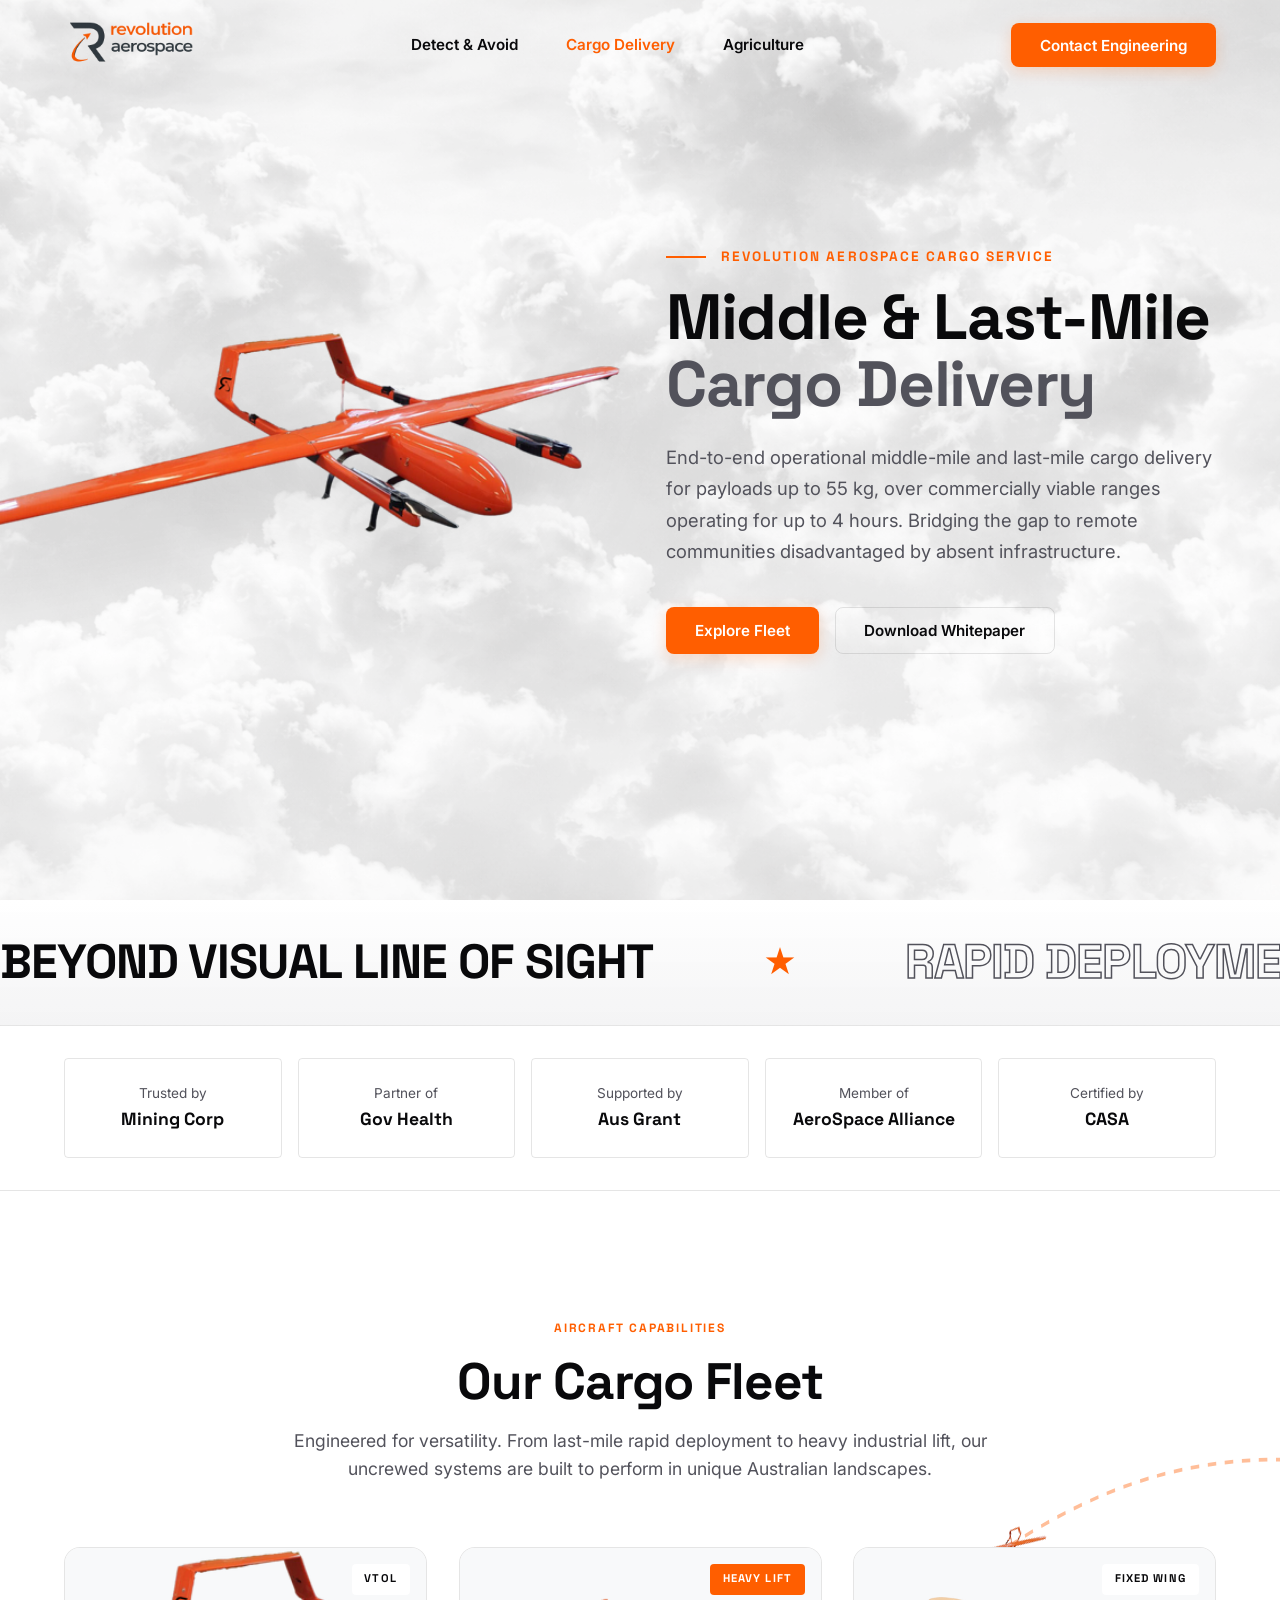
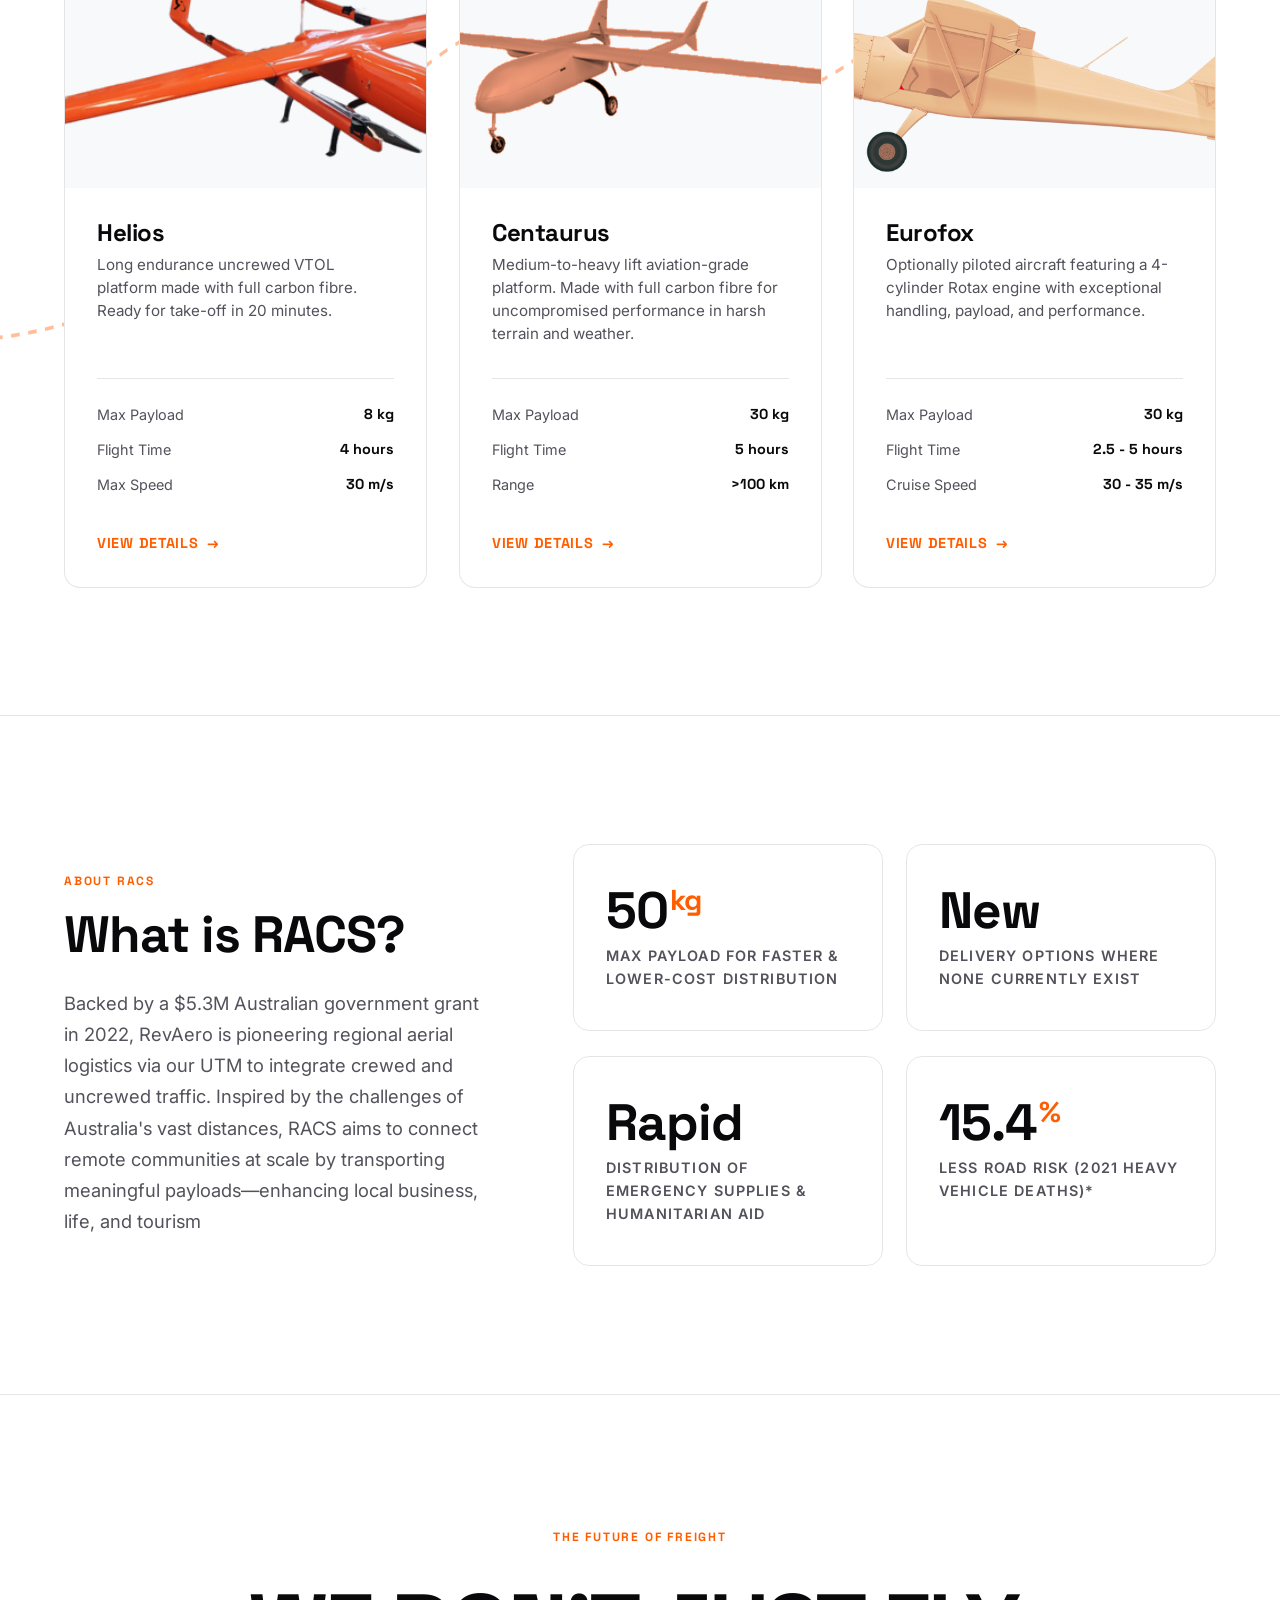
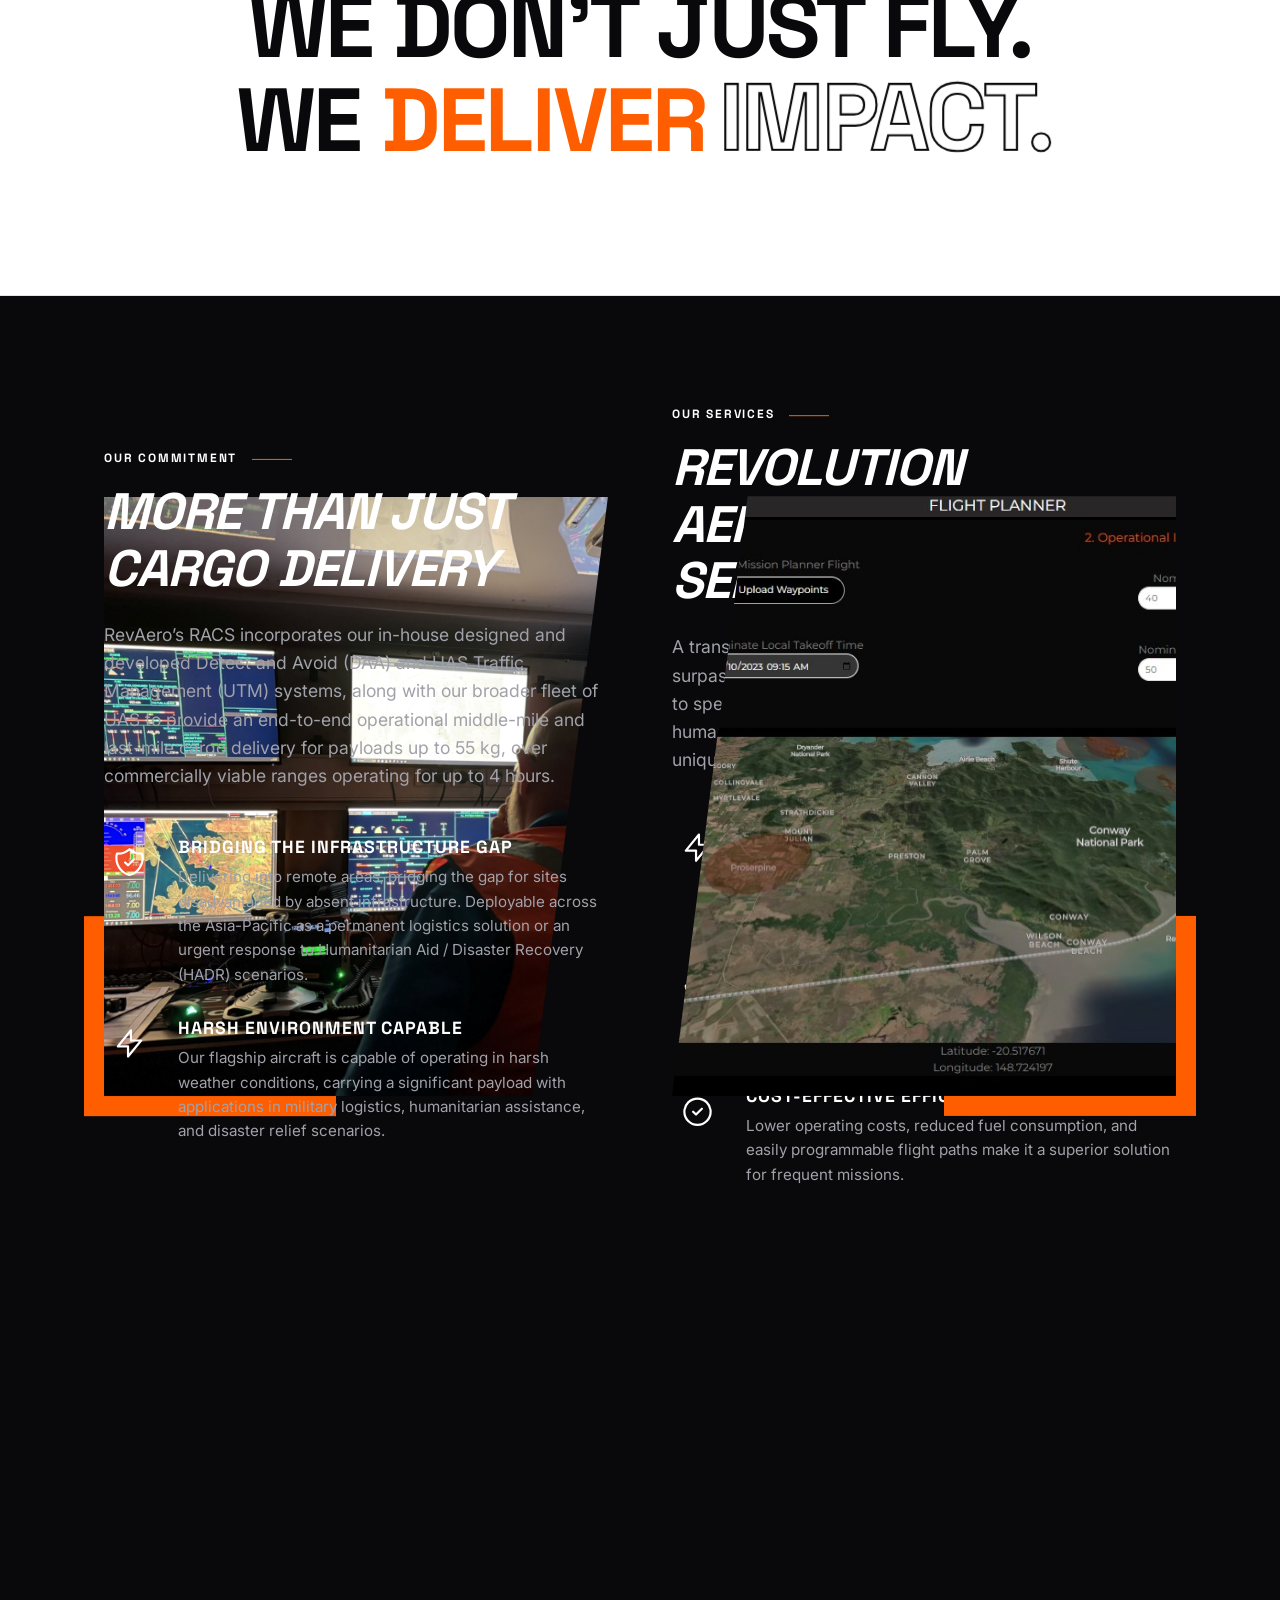
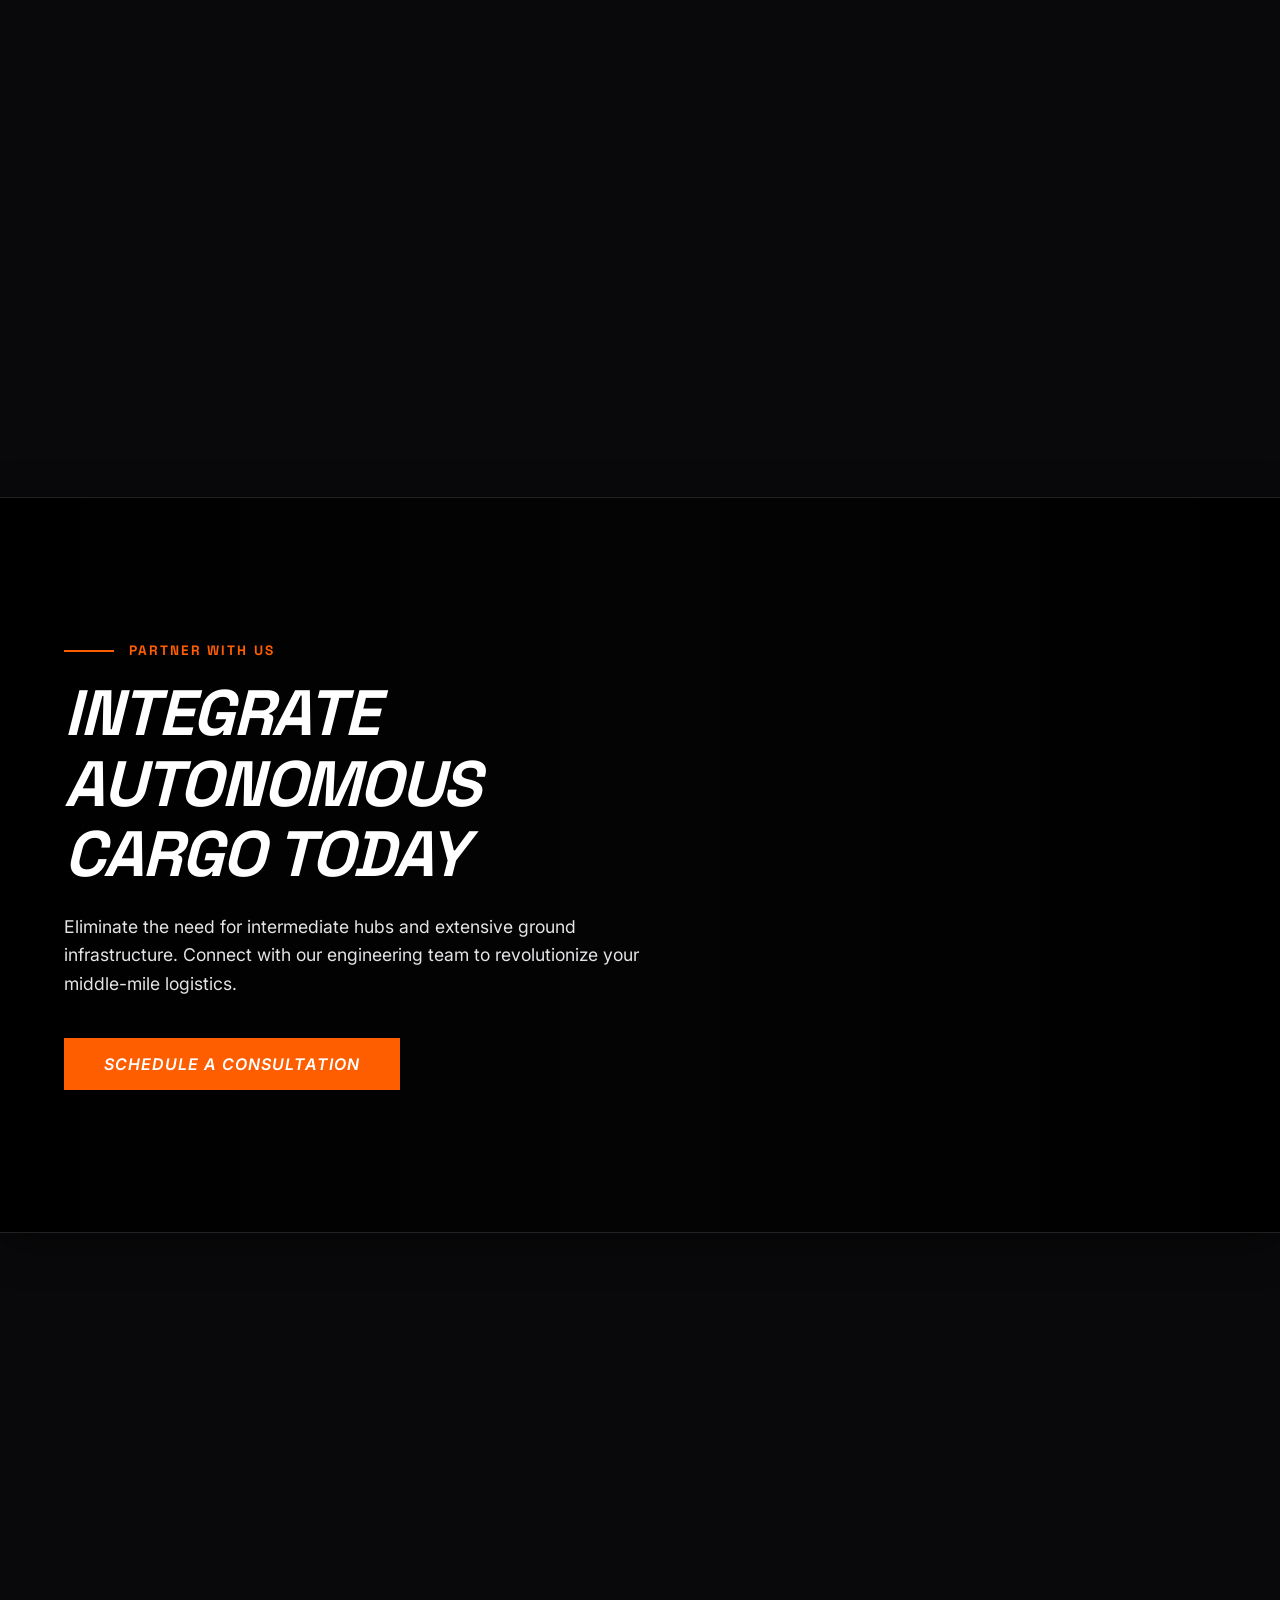
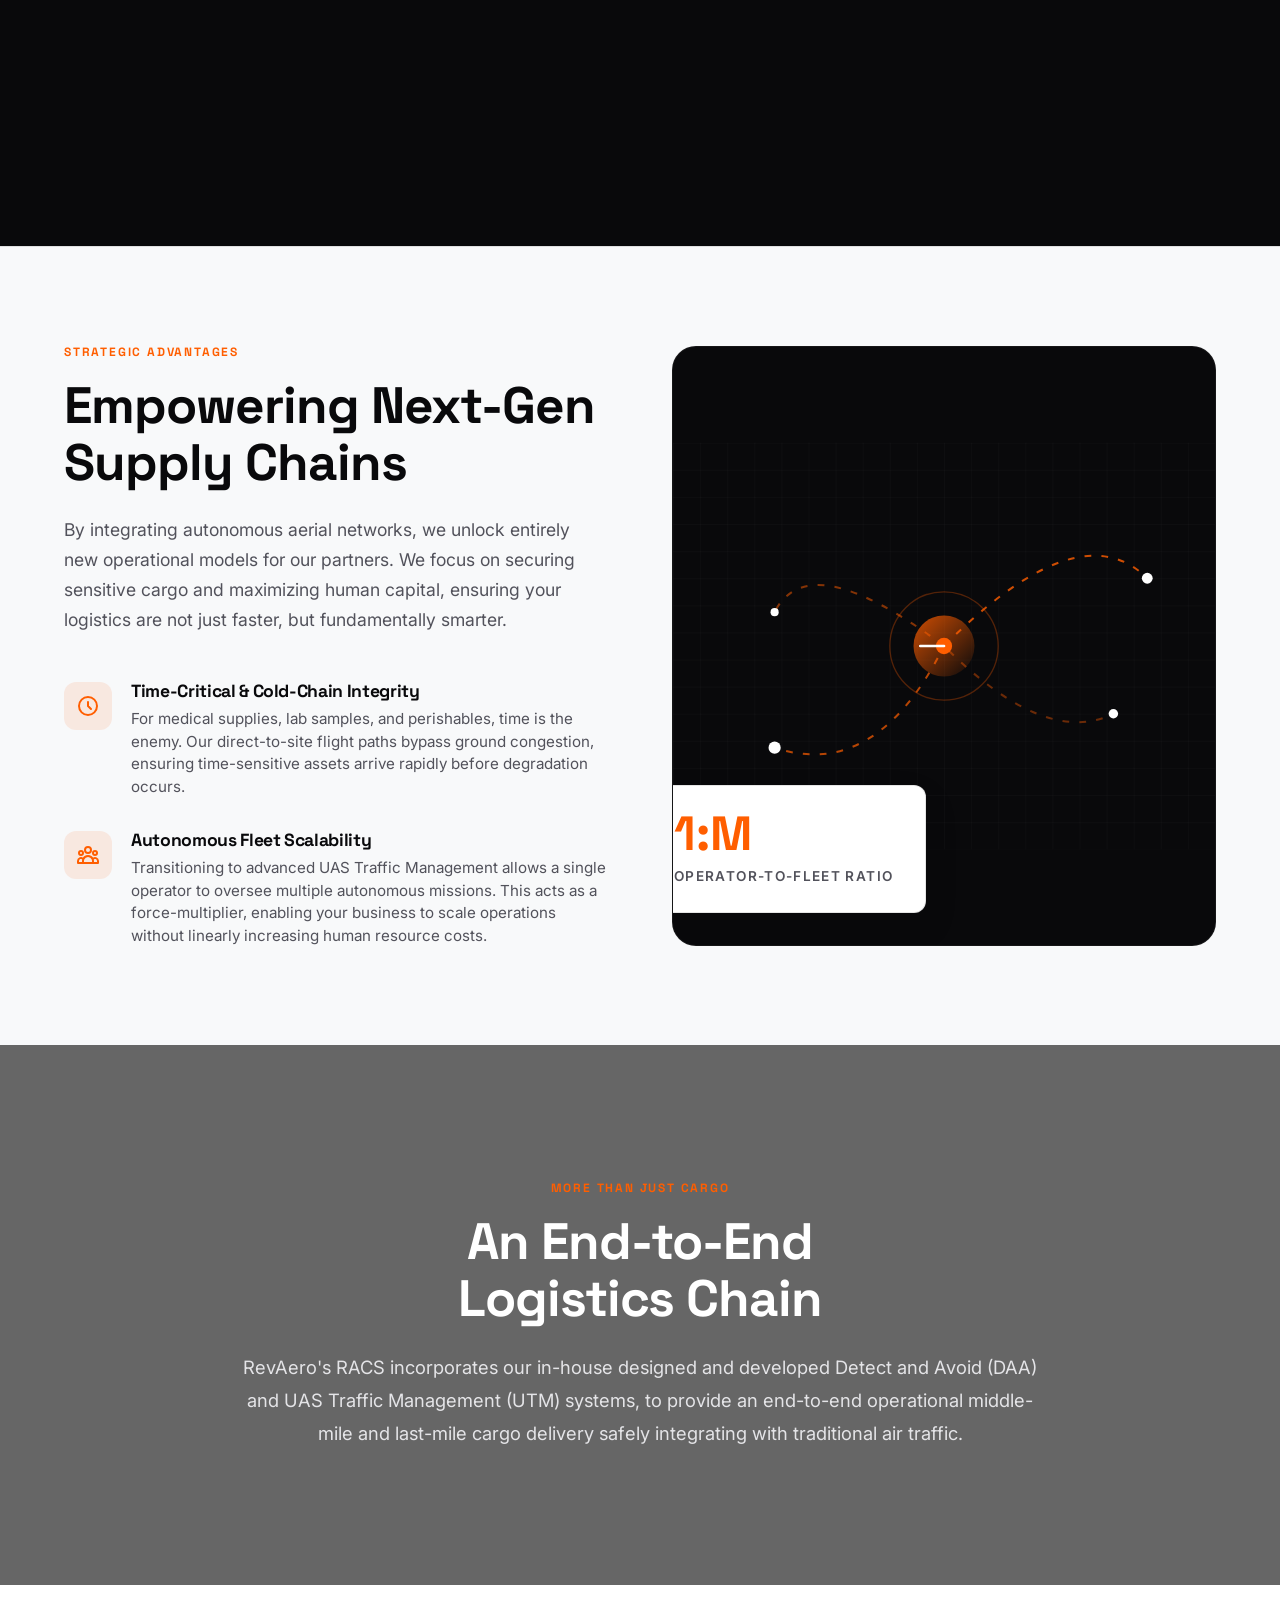
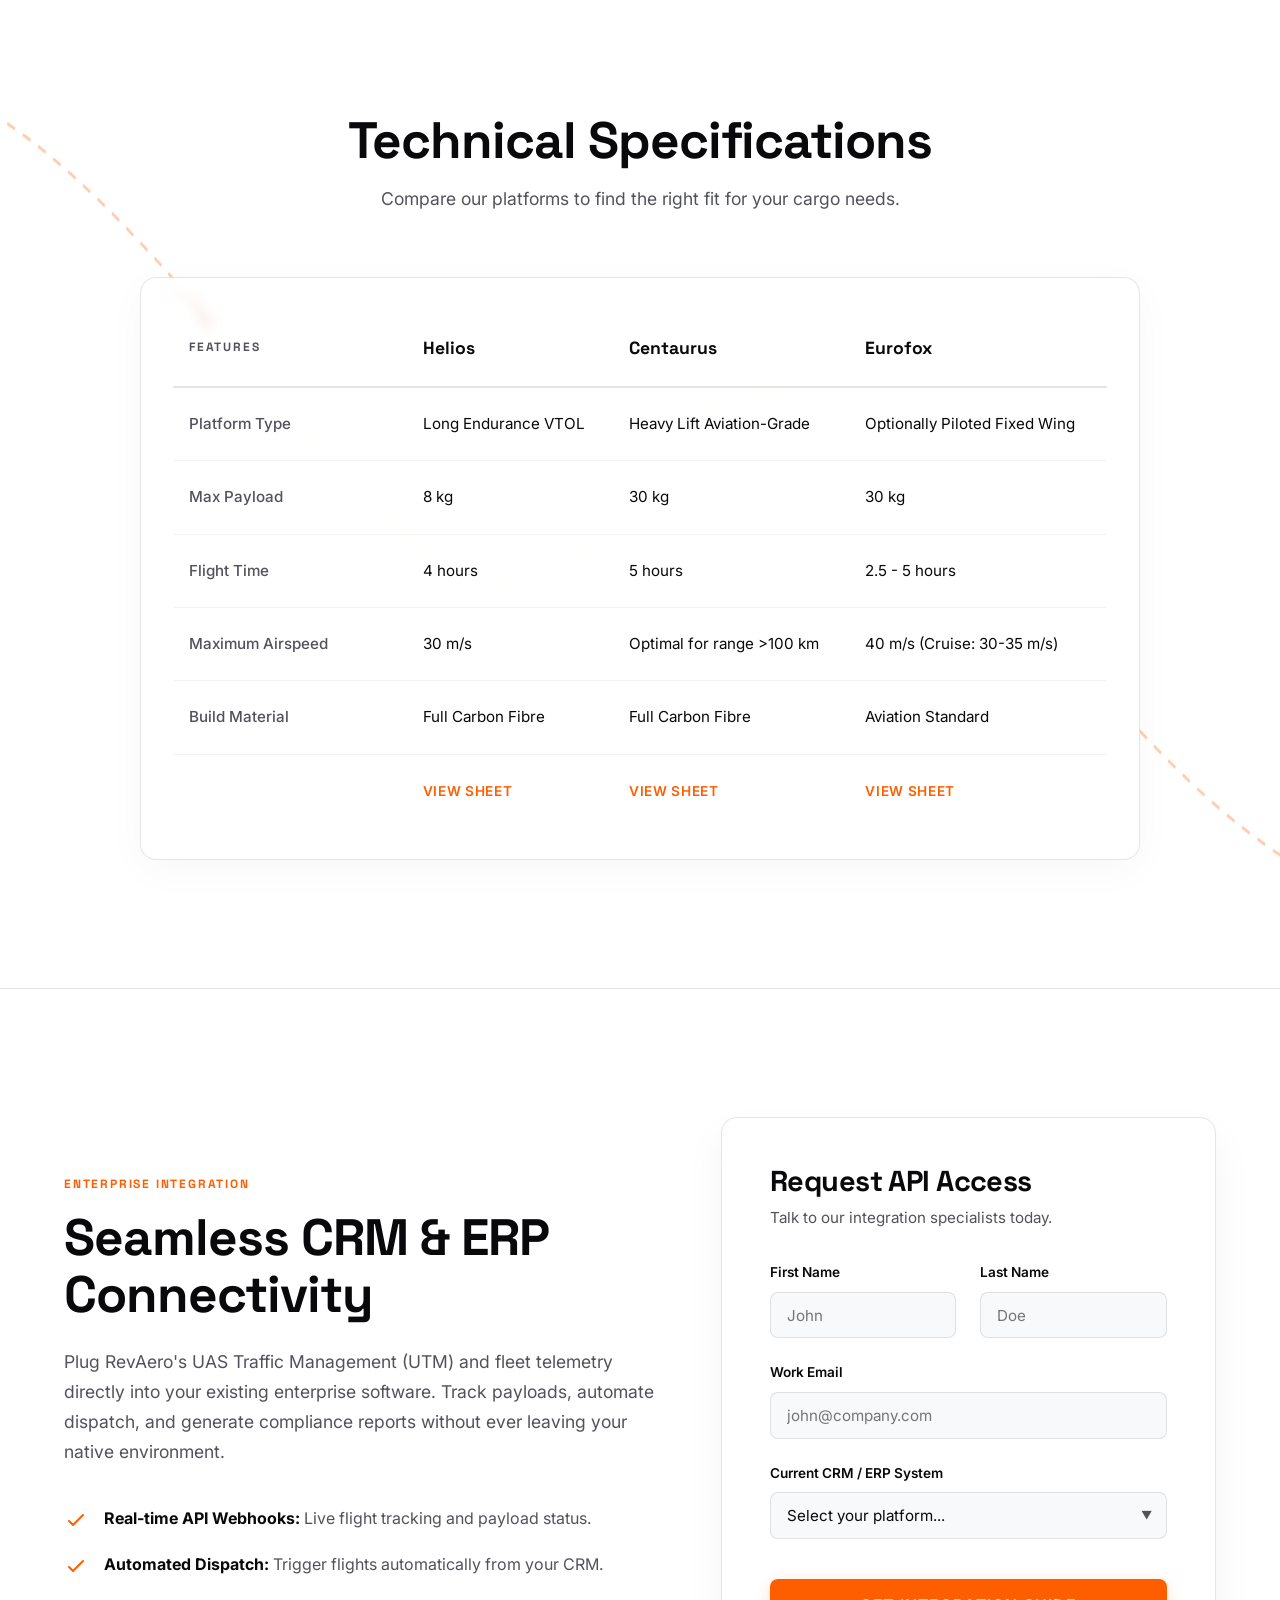
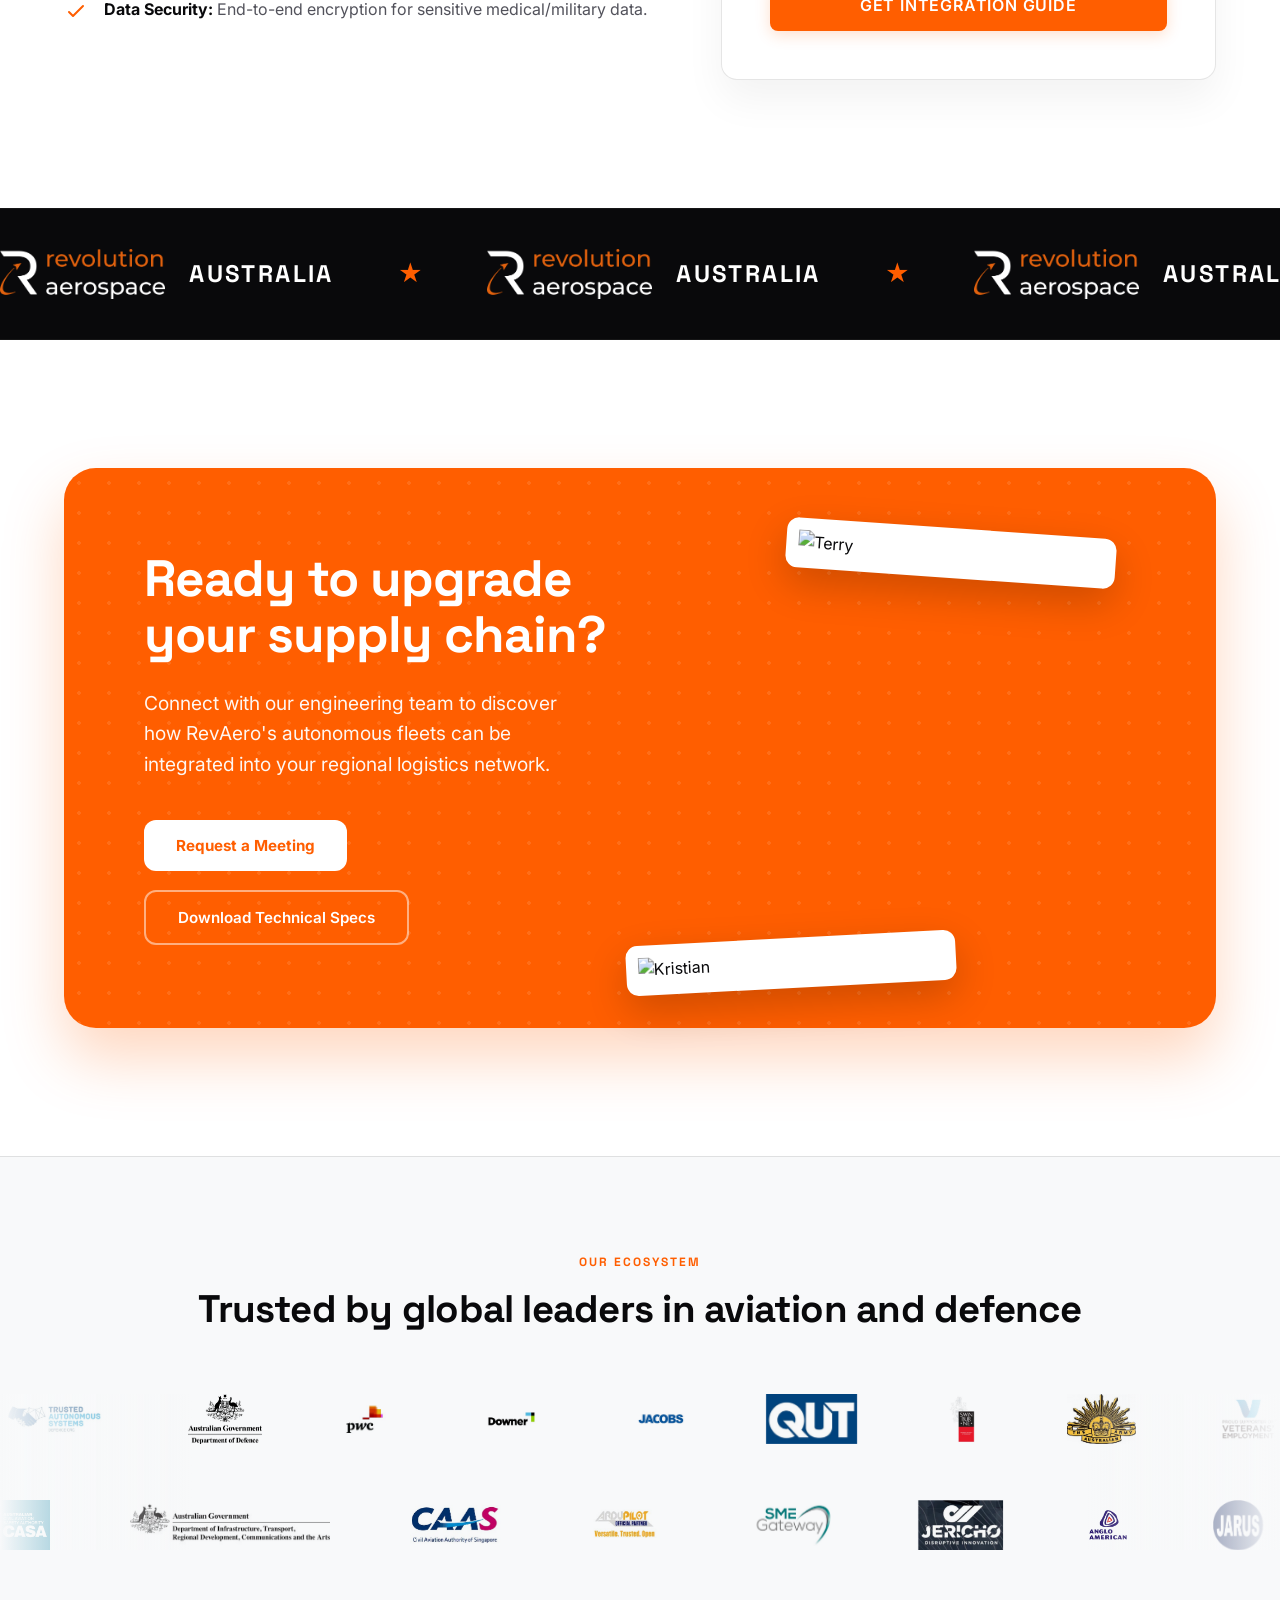
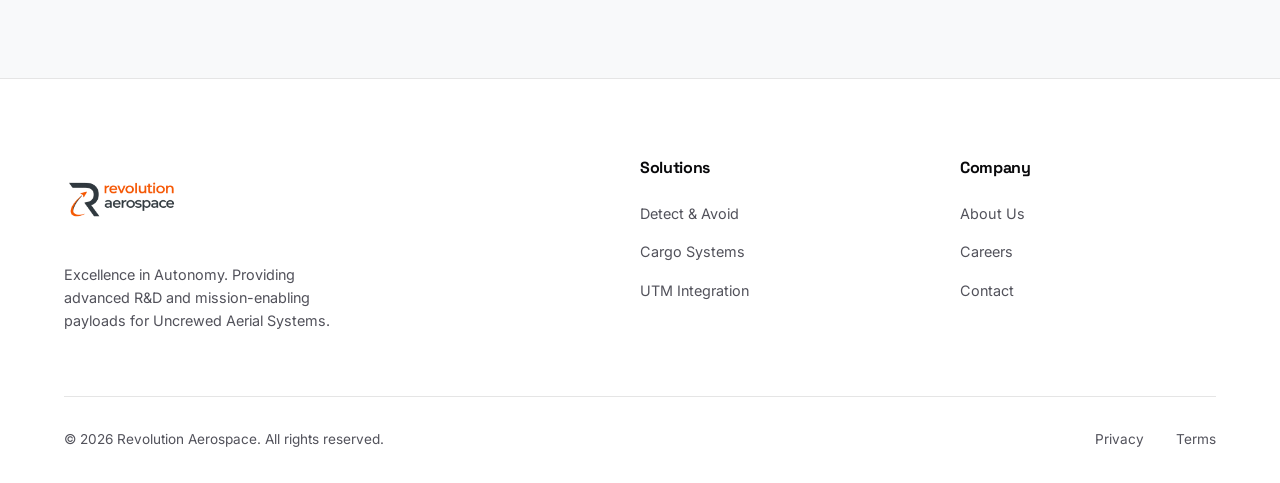
==== commit d9a5c22a: "update" ====
--- a/index.html
+++ b/index.html
@@ -31,8 +31,8 @@
         </div>
 
         <div class="nav-links">
-            <a href="/index.html">Detect & Avoid</a>
-            <a href="/cargo.html" class="active">Cargo Delivery</a>
+            <a href="https://revnaerodaa.vercel.app/" >Detect & Avoid</a>
+            <a href="https://revnaerodaa.vercel.app/" class="active">Cargo Delivery</a>
             <a href="https://ag.revn.aero">Agriculture</a>
         </div>
 
@@ -43,7 +43,7 @@
         <div class="layer-bg"></div>
 
         <div class="layer-cloud " data-speed="0.2" style="background-image: url('/assets/foto/cloud.png');"></div>
-         
+
         <!-- <div class="layer-cloud" data-speed="0.2">
             <video autoplay loop muted playsinline class="cloud-video">
                 <source src="/assets/video/Permintaan_Animasi_Awan_Durasi_Lama.mp4" type="video/mp4">
@@ -533,7 +533,7 @@
                             <tr>
                                 <th>FEATURES</th>
                                 <th>Helios</th>
-                                <th class="highlight-col">Centaurus</th>
+                                <th >Centaurus</th>
                                 <th>Eurofox</th>
                             </tr>
                         </thead>
@@ -541,37 +541,37 @@
                             <tr>
                                 <td class="feature-name">Platform Type</td>
                                 <td>Long Endurance VTOL</td>
-                                <td class="highlight-col">Heavy Lift Aviation-Grade</td>
+                                <td >Heavy Lift Aviation-Grade</td>
                                 <td>Optionally Piloted Fixed Wing</td>
                             </tr>
                             <tr>
                                 <td class="feature-name">Max Payload</td>
                                 <td>8 kg</td>
-                                <td class="highlight-col">30 kg</td>
+                                <td >30 kg</td>
                                 <td>30 kg</td>
                             </tr>
                             <tr>
                                 <td class="feature-name">Flight Time</td>
                                 <td>4 hours</td>
-                                <td class="highlight-col">5 hours</td>
+                                <td >5 hours</td>
                                 <td>2.5 - 5 hours</td>
                             </tr>
                             <tr>
                                 <td class="feature-name">Maximum Airspeed</td>
                                 <td>30 m/s</td>
-                                <td class="highlight-col">Optimal for range >100 km</td>
+                                <td >Optimal for range >100 km</td>
                                 <td>40 m/s (Cruise: 30-35 m/s)</td>
                             </tr>
                             <tr>
                                 <td class="feature-name">Build Material</td>
                                 <td>Full Carbon Fibre</td>
-                                <td class="highlight-col">Full Carbon Fibre</td>
+                                <td >Full Carbon Fibre</td>
                                 <td>Aviation Standard</td>
                             </tr>
                             <tr class="action-row">
                                 <td></td>
                                 <td><a href="#" class="table-link">View Sheet</a></td>
-                                <td class="highlight-col"><a href="#" class="table-link">View Sheet</a></td>
+                                <td ><a href="#" class="table-link">View Sheet</a></td>
                                 <td><a href="#" class="table-link">View Sheet</a></td>
                             </tr>
                         </tbody>
@@ -716,33 +716,35 @@
 
         <section class="cargo-cta-light">
             <div class="cta-light-container reveal">
-                
+
                 <div class="cta-orange-card">
-                    
+
                     <div class="cta-text-content">
                         <h2>Ready to upgrade<br>your supply chain?</h2>
-                        <p>Connect with our engineering team to discover how RevAero's autonomous fleets can be integrated into your regional logistics network.</p>
+                        <p>Connect with our engineering team to discover how RevAero's autonomous fleets can be
+                            integrated into your regional logistics network.</p>
                         <div class="cta-actions">
                             <button class="btn btn-white">Request a Meeting</button>
                             <button class="btn btn-outline-white">Download Technical Specs</button>
                         </div>
                     </div>
-                    
+
                     <div class="cta-visual-cards">
                         <div class="photo-card card-1">
-                            <img src="/assets/foto/fto (2).png" alt="UAS Deployment">
+                            <img src="/assets/foto/fto (2).png" alt="Terry">
                         </div>
                         <div class="photo-card card-2">
-                            <img src="/assets/foto/fto (1).png" alt="Cargo Drone Delivery">
-                        </div>
-                    </div>
-
-                </div>
-            </div>
-        </section>
-<section class="trusted-partners-section">
+                            <img src="/assets/foto/fto (1).png" alt=" Kristian">
+                        </div>
+                    </div>
+
+                </div>
+            </div>
+        </section>
+        <section class="trusted-partners-section">
             <div class="partners-header reveal">
-                <span class="eyebrow" style="color: var(--brand-orange); font-weight: 700; letter-spacing: 2px;">OUR ECOSYSTEM</span>
+                <span class="eyebrow" style="color: var(--brand-orange); font-weight: 700; letter-spacing: 2px;">OUR
+                    ECOSYSTEM</span>
                 <h3 class="partners-title">Trusted by global leaders in aviation and defence</h3>
             </div>
 
--- a/cargo.css
+++ b/cargo.css
@@ -1834,100 +1834,109 @@
   }
 }
 
-
 /* Update pada section Technical Specs agar mendukung animasi latar */
 .tech-specs-section {
-    position: relative; /* Wajib agar elemen absolute di dalamnya terkunci di sini */
-    padding: 8rem 5%;
-    background-color: var(--bg-light);
-    overflow: hidden; /* Mencegah pesawat terlihat saat di luar area section */
+  position: relative; /* Wajib agar elemen absolute di dalamnya terkunci di sini */
+  padding: 8rem 5%;
+  background-color: var(--bg-light);
+  overflow: hidden; /* Mencegah pesawat terlihat saat di luar area section */
 }
 
 /* Pastikan konten tabel berada di atas animasi */
 .specs-container {
-    position: relative;
-    z-index: 2; /* Menempatkan tabel di atas SVG pesawat */
-    max-width: 1000px;
-    margin: 0 auto;
+  position: relative;
+  z-index: 2; /* Menempatkan tabel di atas SVG pesawat */
+  max-width: 1000px;
+  margin: 0 auto;
 }
 
 /* Memperhalus tampilan tabel agar efek transparan animasi terlihat sedikit di belakangnya */
 .table-responsive {
-    background: rgba(255, 255, 255, 0.9); /* Sedikit transparan agar menyatu */
-    backdrop-filter: blur(5px); /* Efek blur halus di belakang tabel */
+  background: rgba(255, 255, 255, 0.9); /* Sedikit transparan agar menyatu */
+  backdrop-filter: blur(5px); /* Efek blur halus di belakang tabel */
 }
 
 /* --- BRAND RIBBON (AUSTRALIA EDITION) --- */
 .brand-ribbon-section {
-    background-color: #09090b; 
-    padding: 2.5rem 0; /* Padding diperbesar agar logo besar tidak sesak */
-    border-top: 1px solid rgba(255, 255, 255, 0.05);
-    border-bottom: 1px solid rgba(255, 255, 255, 0.05);
-    overflow: hidden;
-    white-space: nowrap;
+  background-color: #09090b;
+  padding: 2.5rem 0; /* Padding diperbesar agar logo besar tidak sesak */
+  border-top: 1px solid rgba(255, 255, 255, 0.05);
+  border-bottom: 1px solid rgba(255, 255, 255, 0.05);
+  overflow: hidden;
+  white-space: nowrap;
 }
 
 .brand-ribbon-wrapper {
-    display: flex;
-    width: 100%;
-    overflow: hidden;
-    user-select: none;
+  display: flex;
+  width: 100%;
+  overflow: hidden;
+  user-select: none;
 }
 
 .brand-ribbon-content {
-    display: flex;
-    align-items: center;
-    gap: 4rem; /* Jarak antar item */
-    padding-right: 4rem; /* WAJIB: Sama dengan gap agar loop nyambung sempurna */
-    animation: scrollBrand 25s linear infinite;
-    flex-shrink: 0;
-    min-width: max-content; /* WAJIB: Agar container tidak menyusut */
+  display: flex;
+  align-items: center;
+  gap: 4rem; /* Jarak antar item */
+  padding-right: 4rem; /* WAJIB: Sama dengan gap agar loop nyambung sempurna */
+  animation: scrollBrand 25s linear infinite;
+  flex-shrink: 0;
+  min-width: max-content; /* WAJIB: Agar container tidak menyusut */
 }
 
 .brand-item {
-    display: flex;
-    align-items: center;
-    gap: 1.5rem;
+  display: flex;
+  align-items: center;
+  gap: 1.5rem;
 }
 
 .brand-item img {
-    height: 50px; /* DIPERBESAR dari 35px agar seimbang dengan teks */
-    width: auto;
-    /* filter: brightness(0) invert(1); */
-    object-fit: contain;
+  height: 50px; /* DIPERBESAR dari 35px agar seimbang dengan teks */
+  width: auto;
+  /* filter: brightness(0) invert(1); */
+  object-fit: contain;
 }
 
 .brand-loc {
-    font-family: 'Space Grotesk', sans-serif;
-    font-weight: 800;
-    font-size: 1.5rem; /* Menyesuaikan agar proporsional dengan logo 60px */
-    color: #ffffff;
-    letter-spacing: 0.1em;
+  font-family: "Space Grotesk", sans-serif;
+  font-weight: 800;
+  font-size: 1.5rem; /* Menyesuaikan agar proporsional dengan logo 60px */
+  color: #ffffff;
+  letter-spacing: 0.1em;
 }
 
 .brand-separator {
-    color: var(--brand-orange);
-    font-size: 1.5rem;
+  color: var(--brand-orange);
+  font-size: 1.5rem;
 }
 
 /* Animasi Marquee: Berjalan dari 0 ke -100% (1 blok penuh) */
 @keyframes scrollBrand {
-    0% { transform: translateX(0); }
-    100% { transform: translateX(-100%); }
+  0% {
+    transform: translateX(0);
+  }
+  100% {
+    transform: translateX(-100%);
+  }
 }
 
 /* Hover effect: Melambat saat di-hover */
 .brand-ribbon-wrapper:hover .brand-ribbon-content {
-    animation-play-state: paused;
+  animation-play-state: paused;
 }
 
 /* Responsif HP */
 @media (max-width: 768px) {
-    .brand-item img { height: 40px; }
-    .brand-loc { font-size: 1.5rem; }
-    .brand-ribbon-content { gap: 2rem; padding-right: 2rem; }
-}
-
+  .brand-item img {
+    height: 40px;
+  }
+  .brand-loc {
+    font-size: 1.5rem;
+  }
+  .brand-ribbon-content {
+    gap: 2rem;
+    padding-right: 2rem;
+  }
+}
 
 /* ==========================================
    ANIMASI BIG STATEMENT (3D UNFOLD)
@@ -1935,49 +1944,49 @@
 
 /* Berikan perspektif pada container teks agar efek 3D (rotateX) terlihat nyata */
 .massive-text {
-    perspective: 1000px;
+  perspective: 1000px;
 }
 
 /* State Awal (Saat elemen belum terlihat di layar / disembunyikan) */
 .statement-anim .statement-eyebrow {
-    opacity: 0;
-    transform: translateY(30px);
-    transition: all 0.6s cubic-bezier(0.165, 0.84, 0.44, 1);
+  opacity: 0;
+  transform: translateY(30px);
+  transition: all 0.6s cubic-bezier(0.165, 0.84, 0.44, 1);
 }
 
 .statement-anim .text-line {
-    display: inline-block;
-    opacity: 0;
-    /* Teks ditekuk ke belakang sejauh 45 derajat dan digeser ke bawah */
-    transform: translateY(60px) rotateX(-45deg);
-    transform-origin: bottom center;
-    transition: all 0.9s cubic-bezier(0.165, 0.84, 0.44, 1);
+  display: inline-block;
+  opacity: 0;
+  /* Teks ditekuk ke belakang sejauh 45 derajat dan digeser ke bawah */
+  transform: translateY(60px) rotateX(-45deg);
+  transform-origin: bottom center;
+  transition: all 0.9s cubic-bezier(0.165, 0.84, 0.44, 1);
 }
 
 /* State Akhir (Saat elemen masuk ke layar dan JS menambahkan class .active) */
 .statement-anim.active .statement-eyebrow {
-    opacity: 1;
-    transform: translateY(0);
-    transition-delay: 0.1s; /* Masuk paling awal */
+  opacity: 1;
+  transform: translateY(0);
+  transition-delay: 0.1s; /* Masuk paling awal */
 }
 
 .statement-anim.active .line-1 {
-    opacity: 1;
-    transform: translateY(0) rotateX(0);
-    transition-delay: 0.3s; /* Menyusul setelah eyebrow */
+  opacity: 1;
+  transform: translateY(0) rotateX(0);
+  transition-delay: 0.3s; /* Menyusul setelah eyebrow */
 }
 
 .statement-anim.active .line-2 {
-    opacity: 1;
-    transform: translateY(0) rotateX(0);
-    transition-delay: 0.5s; /* Menyusul baris 1 */
+  opacity: 1;
+  transform: translateY(0) rotateX(0);
+  transition-delay: 0.5s; /* Menyusul baris 1 */
 }
 
 .statement-anim.active .line-3 {
-    opacity: 1;
-    /* Kata IMPACT diberikan sedikit efek scale agar lebih menonjol di akhir */
-    transform: translateY(0) rotateX(0) scale(1.05);
-    transition-delay: 0.7s; /* Masuk paling akhir sebagai punchline */
+  opacity: 1;
+  /* Kata IMPACT diberikan sedikit efek scale agar lebih menonjol di akhir */
+  transform: translateY(0) rotateX(0) scale(1.05);
+  transition-delay: 0.7s; /* Masuk paling akhir sebagai punchline */
 }
 
 /* ==========================================
@@ -1987,418 +1996,493 @@
    LIGHT PREMIUM CTA (ORANGE CARD)
    ========================================== */
 .cargo-cta-light {
-    background-color: #ffffff; /* Latar belakang halaman putih bersih */
-    padding: 8rem 5%;
-    overflow: hidden; /* Menjaga agar foto yang melayang tidak memunculkan scroll horizontal */
+  background-color: #ffffff; /* Latar belakang halaman putih bersih */
+  padding: 8rem 5%;
+  overflow: hidden; /* Menjaga agar foto yang melayang tidak memunculkan scroll horizontal */
 }
 
 .cta-light-container {
-    max-width: 1200px;
-    margin: 0 auto;
+  max-width: 1200px;
+  margin: 0 auto;
 }
 
 /* Kartu Oranye Elegan */
 .cta-orange-card {
-    background: var(--brand-orange);
-    border-radius: 32px;
-    padding: 5rem;
-    display: grid;
-    grid-template-columns: 1fr 1fr;
-    gap: 3rem;
-    align-items: center;
-    position: relative;
-    box-shadow: 0 30px 60px rgba(255, 94, 0, 0.25);
+  background: var(--brand-orange);
+  border-radius: 32px;
+  padding: 5rem;
+  display: grid;
+  grid-template-columns: 1fr 1fr;
+  gap: 3rem;
+  align-items: center;
+  position: relative;
+  box-shadow: 0 30px 60px rgba(255, 94, 0, 0.25);
 }
 
 /* Pola titik-titik samar (Blueprint aesthetic) pada kartu oranye */
 .cta-orange-card::before {
-    content: '';
-    position: absolute;
-    inset: 0;
-    background-image: radial-gradient(rgba(255, 255, 255, 0.25) 2px, transparent 2px);
-    background-size: 30px 30px;
-    border-radius: 32px;
-    opacity: 0.4;
-    pointer-events: none;
+  content: "";
+  position: absolute;
+  inset: 0;
+  background-image: radial-gradient(
+    rgba(255, 255, 255, 0.25) 2px,
+    transparent 2px
+  );
+  background-size: 30px 30px;
+  border-radius: 32px;
+  opacity: 0.4;
+  pointer-events: none;
 }
 
 /* Konten Teks */
 .cta-text-content {
-    position: relative;
-    z-index: 2;
-    color: #ffffff;
+  position: relative;
+  z-index: 2;
+  color: #ffffff;
 }
 
 .cta-text-content h2 {
-    font-size: clamp(2.5rem, 4vw, 4rem);
-    line-height: 1.1;
-    margin-bottom: 1.5rem;
-    color: #ffffff;
-    font-weight: 700;
+  font-size: clamp(2.5rem, 4vw, 4rem);
+  line-height: 1.1;
+  margin-bottom: 1.5rem;
+  color: #ffffff;
+  font-weight: 700;
 }
 
 .cta-text-content p {
-    font-size: 1.2rem;
-    line-height: 1.6;
-    margin-bottom: 2.5rem;
-    opacity: 0.95;
-    max-width: 90%;
+  font-size: 1.2rem;
+  line-height: 1.6;
+  margin-bottom: 2.5rem;
+  opacity: 0.95;
+  max-width: 90%;
 }
 
 .cta-actions {
-    display: flex;
-    gap: 1.2rem;
-    flex-wrap: wrap;
+  display: flex;
+  gap: 1.2rem;
+  flex-wrap: wrap;
 }
 
 /* Tombol Khusus di Dalam Kartu Oranye */
 .btn-white {
-    background: #ffffff;
-    color: var(--brand-orange);
-    padding: 1rem 2rem;
-    border-radius: 12px;
-    font-weight: 700;
-    border: none;
-    cursor: pointer;
-    transition: transform 0.3s ease, box-shadow 0.3s ease;
+  background: #ffffff;
+  color: var(--brand-orange);
+  padding: 1rem 2rem;
+  border-radius: 12px;
+  font-weight: 700;
+  border: none;
+  cursor: pointer;
+  transition:
+    transform 0.3s ease,
+    box-shadow 0.3s ease;
 }
 
 .btn-white:hover {
-    transform: translateY(-3px);
-    box-shadow: 0 10px 25px rgba(0, 0, 0, 0.15);
+  transform: translateY(-3px);
+  box-shadow: 0 10px 25px rgba(0, 0, 0, 0.15);
 }
 
 .btn-outline-white {
-    background: transparent;
-    color: #ffffff;
-    padding: 1rem 2rem;
-    border-radius: 12px;
-    font-weight: 600;
-    border: 2px solid rgba(255, 255, 255, 0.5);
-    cursor: pointer;
-    transition: all 0.3s ease;
+  background: transparent;
+  color: #ffffff;
+  padding: 1rem 2rem;
+  border-radius: 12px;
+  font-weight: 600;
+  border: 2px solid rgba(255, 255, 255, 0.5);
+  cursor: pointer;
+  transition: all 0.3s ease;
 }
 
 .btn-outline-white:hover {
-    border-color: #ffffff;
-    background: rgba(255, 255, 255, 0.1);
+  border-color: #ffffff;
+  background: rgba(255, 255, 255, 0.1);
 }
 
 /* --- VISUAL KARTU FOTO (FLOATING) --- */
 .cta-visual-cards {
-    position: relative;
-    height: 100%;
-    min-height: 400px;
-    z-index: 2;
+  position: relative;
+  height: 100%;
+  min-height: 400px;
+  z-index: 2;
 }
 
 /* Bingkai putih ala foto polaroid/katalog premium */
 .photo-card {
+  position: absolute;
+  background: #ffffff;
+  padding: 12px; /* Padding putih di sekeliling foto */
+  border-radius: 12px; /* Sesuai gambar design.jpg */
+  box-shadow: 0 15px 40px rgba(0, 0, 0, 0.2);
+  transition: transform 0.5s cubic-bezier(0.165, 0.84, 0.44, 1);
+  width: 330px; /* Ukuran tetap agar wajah terjaga proporsinya */
+}
+
+.photo-card img {
+  display: block;
+  width: 100%;
+  height: auto; /* Memastikan foto tidak terpotong (menjaga wajah) */
+  object-fit: contain; /* Menampilkan seluruh area foto */
+}
+/* Mengatur Posisi dan Rotasi Foto agar Terlihat "Dilempar" Rapi */
+/* Mengatur Posisi Persis seperti design.jpg */
+.card-1 {
+  top: -20px; /* Terry di atas */
+  right: 20px;
+  transform: rotate(4deg);
+  z-index: 1;
+}
+
+.card-2 {
+  bottom: -40px; /* Kristian menonjol di bawah depan */
+  right: 180px; /* Geser ke kiri sedikit agar tumpang tindih */
+  transform: rotate(-3deg);
+  z-index: 5; /* Pastikan Kristian di depan (paling tinggi) */
+}
+
+/* Efek Hover tetap ada */
+.photo-card:hover {
+  transform: scale(1.05) rotate(0deg);
+  z-index: 10;
+}
+/* --- RESPONSIVE ADJUSTMENTS --- */
+@media (max-width: 992px) {
+  .photo-card {
     position: absolute;
     background: #ffffff;
-    padding: 14px;
-    border-radius: 16px;
-    box-shadow: 0 25px 50px rgba(0, 0, 0, 0.2);
-    transition: transform 0.5s cubic-bezier(0.165, 0.84, 0.44, 1), z-index 0s;
-}
-
-.photo-card img {
-    display: block;
-    width: 100%;
-    height: auto;
-    border-radius: 8px;
-}
-
-/* Mengatur Posisi dan Rotasi Foto agar Terlihat "Dilempar" Rapi */
-.card-1 {
+    padding: 12px; /* Padding putih di sekeliling foto */
+    box-shadow: 0 15px 40px rgba(0, 0, 0, 0.2);
+    transition: transform 0.5s cubic-bezier(0.165, 0.84, 0.44, 1);
+    width: 350px; /* Ukuran tetap agar wajah terjaga proporsinya */
+  }
+
+  .cta-orange-card {
+    grid-template-columns: 1fr;
+    padding: 4rem 3rem;
+    text-align: center;
+    gap: 6rem;
+  }
+  .cta-text-content p {
+    margin: 0 auto 2.5rem auto;
+  }
+  .cta-actions {
+    justify-content: center;
+  }
+  .cta-visual-cards {
+    min-height: 520px;
+  }
+  .card-1 {
+    top: -20px; /* Terry di atas */
+    right: 20px;
+    transform: rotate(4deg);
+    z-index: 1;
+  }
+
+  .card-2 {
+    bottom: -40px; /* Kristian menonjol di bawah depan */
+    right: 180px; /* Geser ke kiri sedikit agar tumpang tindih */
+    transform: rotate(-3deg);
+    z-index: 5; /* Pastikan Kristian di depan (paling tinggi) */
+  }
+}
+
+@media (max-width: 768px) {
+  .photo-card {
+    position: absolute;
+    background: #ffffff;
+    padding: 12px; /* Padding putih di sekeliling foto */
+    box-shadow: 0 15px 40px rgba(0, 0, 0, 0.2);
+    transition: transform 0.5s cubic-bezier(0.165, 0.84, 0.44, 1);
+    width: 100px; /* Ukuran tetap agar wajah terjaga proporsinya */
+  }
+
+  .cta-orange-card {
+    grid-template-columns: 1fr;
+    padding: 4rem 3rem;
+    text-align: center;
+    gap: 6rem;
+  }
+  .cargo-cta-light {
+    padding: 6rem 5%;
+  }
+  .cta-orange-card {
+    padding: 3rem 2rem;
+    border-radius: 24px;
+  }
+  .card-1 {
+    top: -20%;
+    right: -5%;
     width: 85%;
-    top: -15%;
-    right: -15%;
-    transform: rotate(4deg);
-    z-index: 2;
-}
-
-.card-2 {
-    width: 75%;
-    bottom: -15%;
+  }
+  .card-2 {
+    bottom: -10%;
     left: -5%;
-    transform: rotate(-5deg);
-    z-index: 1;
-}
-
-/* Efek interaktif: Foto akan lurus dan membesar saat mouse diarahkan */
-.photo-card:hover {
-    transform: scale(1.05) translateY(-10px) rotate(0deg);
-    z-index: 3;
-    box-shadow: 0 35px 60px rgba(0, 0, 0, 0.3);
-}
-
-/* --- RESPONSIVE ADJUSTMENTS --- */
-@media (max-width: 992px) {
-    .cta-orange-card {
-        grid-template-columns: 1fr;
-        padding: 4rem 3rem;
-        text-align: center;
-        gap: 6rem;
-    }
-    .cta-text-content p {
-        margin: 0 auto 2.5rem auto;
-    }
-    .cta-actions {
-        justify-content: center;
-    }
-    .cta-visual-cards {
-        min-height: 350px;
-    }
-    .card-1 { right: -5%; width: 70%; top: -10%; }
-    .card-2 { left: -5%; width: 70%; bottom: -10%; }
-}
-
-@media (max-width: 768px) {
-    .cargo-cta-light { padding: 6rem 5%; }
-    .cta-orange-card { padding: 3rem 2rem; border-radius: 24px; }
-    .card-1 { top: -20%; right: -5%; width: 85%; }
-    .card-2 { bottom: -10%; left: -5%; width: 85%; }
+    width: 85%;
+  }
 }
 
 /* ==========================================
    PARTNER SCROLLYTELLING SECTION (WITH BG CROSSFADE)
    ========================================== */
 .partner-scrolly {
-    position: relative;
-    background-color: #09090b; 
-    height: 150vh; /* Memberi ruang scroll */
-    padding-top: 1px; /* Mencegah margin collapse / kebocoran layout */
+  position: relative;
+  background-color: #09090b;
+  height: 150vh; /* Memberi ruang scroll */
+  padding-top: 1px; /* Mencegah margin collapse / kebocoran layout */
 }
 
 .partner-sticky {
-    position: sticky;
-    top: 15vh; /* Berhenti sedikit di bawah ujung atas layar agar elegan */
-    width: 100%;
-    overflow: hidden;
-    border-top: 1px solid rgba(255, 255, 255, 0.1);
-    border-bottom: 1px solid rgba(255, 255, 255, 0.1);
-    box-shadow: 0 10px 40px rgba(0, 0, 0, 0.4);
+  position: sticky;
+  top: 15vh; /* Berhenti sedikit di bawah ujung atas layar agar elegan */
+  width: 100%;
+  overflow: hidden;
+  border-top: 1px solid rgba(255, 255, 255, 0.1);
+  border-bottom: 1px solid rgba(255, 255, 255, 0.1);
+  box-shadow: 0 10px 40px rgba(0, 0, 0, 0.4);
 }
 
 /* LAYER BACKGROUND UNTUK EFEK CROSSFADE */
 .bg-phase {
-    position: absolute;
-    inset: 0;
-    background-size: cover;
-    background-position: center;
-    background-attachment: fixed; /* Efek parallax background */
-    opacity: 0;
-    transition: opacity 1s cubic-bezier(0.165, 0.84, 0.44, 1); /* Transisi gambar halus */
-    z-index: 0;
+  position: absolute;
+  inset: 0;
+  background-size: cover;
+  background-position: center;
+  background-attachment: fixed; /* Efek parallax background */
+  opacity: 0;
+  transition: opacity 1s cubic-bezier(0.165, 0.84, 0.44, 1); /* Transisi gambar halus */
+  z-index: 0;
 }
 
 .bg-phase.active {
-    opacity: 1;
+  opacity: 1;
 }
 
 .cta-overlay-sticky {
-    position: absolute;
-    inset: 0;
-    /* Gradien gelap Kiri dan Kanan agar teks terbaca di kedua sisi */
-    background: linear-gradient(90deg, rgba(0,0,0,0.95) 0%, rgba(0,0,0,0.5) 50%, rgba(0,0,0,0.95) 100%);
-    z-index: 1; /* Di atas gambar, di bawah teks */
+  position: absolute;
+  inset: 0;
+  /* Gradien gelap Kiri dan Kanan agar teks terbaca di kedua sisi */
+  background: linear-gradient(
+    90deg,
+    rgba(0, 0, 0, 0.95) 0%,
+    rgba(0, 0, 0, 0.5) 50%,
+    rgba(0, 0, 0, 0.95) 100%
+  );
+  z-index: 1; /* Di atas gambar, di bawah teks */
 }
 
 /* Teknik Grid agar tinggi otomatis menyesuaikan padding */
 .partner-content-stack {
-    display: grid;
-    grid-template-columns: 1fr;
-    grid-template-rows: 1fr;
-    padding: 8rem 5%; /* Kembali menggunakan ukuran padding original */
-    position: relative;
-    z-index: 2;
+  display: grid;
+  grid-template-columns: 1fr;
+  grid-template-rows: 1fr;
+  padding: 8rem 5%; /* Kembali menggunakan ukuran padding original */
+  position: relative;
+  z-index: 2;
 }
 
 .partner-container {
-    grid-column: 1;
-    grid-row: 1;
-    display: flex;
-    align-items: center;
-    visibility: hidden;
-    pointer-events: none;
+  grid-column: 1;
+  grid-row: 1;
+  display: flex;
+  align-items: center;
+  visibility: hidden;
+  pointer-events: none;
 }
 
 .partner-container.active {
-    visibility: visible;
-    pointer-events: auto;
+  visibility: visible;
+  pointer-events: auto;
 }
 
 /* PHASE 1: KIRI */
 .p-phase-1 .cta-content {
-    opacity: 0;
-    transform: translateX(-100px);
-    transition: all 0.8s cubic-bezier(0.165, 0.84, 0.44, 1);
-    max-width: 600px;
+  opacity: 0;
+  transform: translateX(-100px);
+  transition: all 0.8s cubic-bezier(0.165, 0.84, 0.44, 1);
+  max-width: 600px;
 }
 
 .p-phase-1.active .cta-content {
-    opacity: 1;
-    transform: translateX(0);
+  opacity: 1;
+  transform: translateX(0);
 }
 
 /* PHASE 2: KANAN */
 .p-phase-2 {
-    justify-content: flex-end; /* Paksa posisi ke kanan */
+  justify-content: flex-end; /* Paksa posisi ke kanan */
 }
 
 .p-phase-2 .cta-content.right-aligned {
-    opacity: 0;
-    transform: translateX(100px); /* Masuk dari kanan */
-    text-align: right;
-    transition: all 0.8s cubic-bezier(0.165, 0.84, 0.44, 1);
-    max-width: 600px;
+  opacity: 0;
+  transform: translateX(100px); /* Masuk dari kanan */
+  text-align: right;
+  transition: all 0.8s cubic-bezier(0.165, 0.84, 0.44, 1);
+  max-width: 600px;
 }
 
 .p-phase-2.active .cta-content.right-aligned {
-    opacity: 1;
-    transform: translateX(0);
+  opacity: 1;
+  transform: translateX(0);
 }
 
 .p-phase-2 .cta-header {
-    justify-content: flex-end; /* Membalik teks eyebrow ke kanan */
+  justify-content: flex-end; /* Membalik teks eyebrow ke kanan */
 }
 
 /* Responsif HP */
 @media (max-width: 768px) {
-    .partner-content-stack {
-        padding: 5rem 5%; /* Padding HP dikurangi agar tidak terlalu besar */
-    }
-    .p-phase-2 .cta-content.right-aligned {
-        text-align: left; /* Teks kembali rata kiri di layar sempit */
-    }
-    .p-phase-2 .cta-header {
-        justify-content: flex-start;
-    }
-    .cta-overlay-sticky {
-        background: rgba(0,0,0,0.85); /* Lebih gelap merata di HP */
-    }
+  .partner-content-stack {
+    padding: 5rem 5%; /* Padding HP dikurangi agar tidak terlalu besar */
+  }
+  .p-phase-2 .cta-content.right-aligned {
+    text-align: left; /* Teks kembali rata kiri di layar sempit */
+  }
+  .p-phase-2 .cta-header {
+    justify-content: flex-start;
+  }
+  .cta-overlay-sticky {
+    background: rgba(0, 0, 0, 0.85); /* Lebih gelap merata di HP */
+  }
 }
 
 /* ==========================================
    ENTERPRISE ECOSYSTEM (PREMIUM MARQUEE)
    ========================================== */
 .trusted-partners-section {
-    background-color: var(--bg-card); /* Warna abu-abu sangat muda agar beda dengan section atasnya */
-    padding: 6rem 0 8rem 0;
-    border-top: 1px solid var(--border-color);
-    overflow: hidden;
-    position: relative;
+  background-color: var(
+    --bg-card
+  ); /* Warna abu-abu sangat muda agar beda dengan section atasnya */
+  padding: 6rem 0 8rem 0;
+  border-top: 1px solid var(--border-color);
+  overflow: hidden;
+  position: relative;
 }
 
 .partners-header {
-    text-align: center;
-    margin-bottom: 4rem;
-    padding: 0 5%;
+  text-align: center;
+  margin-bottom: 4rem;
+  padding: 0 5%;
 }
 
 .partners-title {
-    font-size: clamp(2rem, 3vw, 2.8rem);
-    color: var(--text-main);
-    font-weight: 800;
-    margin-top: 1rem;
-    letter-spacing: -0.02em;
+  font-size: clamp(2rem, 3vw, 2.8rem);
+  color: var(--text-main);
+  font-weight: 800;
+  margin-top: 1rem;
+  letter-spacing: -0.02em;
 }
 
 .marquee-container {
-    position: relative;
-    display: flex;
-    flex-direction: column;
-    gap: 3.5rem; /* Jarak antar baris atas dan bawah */
-    width: 100%;
-    max-width: 100%;
-    margin: 0 auto;
+  position: relative;
+  display: flex;
+  flex-direction: column;
+  gap: 3.5rem; /* Jarak antar baris atas dan bawah */
+  width: 100%;
+  max-width: 100%;
+  margin: 0 auto;
 }
 
 /* FADE MASK: Efek menghilang halus di kiri & kanan layar */
 .marquee-fade {
-    position: absolute;
-    top: 0;
-    bottom: 0;
-    width: 15%;
-    z-index: 2;
-    pointer-events: none;
+  position: absolute;
+  top: 0;
+  bottom: 0;
+  width: 15%;
+  z-index: 2;
+  pointer-events: none;
 }
 .fade-left {
-    left: 0;
-    background: linear-gradient(to right, var(--bg-card) 0%, transparent 100%);
+  left: 0;
+  background: linear-gradient(to right, var(--bg-card) 0%, transparent 100%);
 }
 .fade-right {
-    right: 0;
-    background: linear-gradient(to left, var(--bg-card) 0%, transparent 100%);
+  right: 0;
+  background: linear-gradient(to left, var(--bg-card) 0%, transparent 100%);
 }
 
 .marquee-track {
-    display: flex;
-    width: 100%;
-    overflow: hidden;
-    user-select: none;
+  display: flex;
+  width: 100%;
+  overflow: hidden;
+  user-select: none;
 }
 
 .marquee-content {
-    display: flex;
-    align-items: center;
-    justify-content: space-around;
-    gap: 5rem;
-    padding-right: 5rem; /* WAJIB SAMA DENGAN GAP AGAR LOOP MULUS */
-    flex-shrink: 0;
-    min-width: max-content;
+  display: flex;
+  align-items: center;
+  justify-content: space-around;
+  gap: 5rem;
+  padding-right: 5rem; /* WAJIB SAMA DENGAN GAP AGAR LOOP MULUS */
+  flex-shrink: 0;
+  min-width: max-content;
 }
 
 /* Animasi dihentikan saat kursor diarahkan ke area marquee */
 .marquee-container:hover .marquee-content {
-    animation-play-state: paused;
+  animation-play-state: paused;
 }
 
 /* Arah Animasi */
 .track-left .marquee-content {
-    animation: scrollLeft 40s linear infinite;
+  animation: scrollLeft 40s linear infinite;
 }
 .track-right .content-right {
-    animation: scrollRight 45s linear infinite; /* Sedikit lebih lambat dari baris 1 agar dinamis */
+  animation: scrollRight 45s linear infinite; /* Sedikit lebih lambat dari baris 1 agar dinamis */
 }
 
 /* STYLING LOGO KELAS ENTERPRISE */
 .marquee-content img {
-    height: 50px; /* Ukuran proporsional tidak terlalu raksasa */
-    width: auto;
-    max-width: 200px;
-    object-fit: contain;
-    
-    /* Rahasia Desain: Menghapus background putih JPG & menjadikannya abu-abu elegan */
-    mix-blend-mode: multiply; 
-    /* filter: grayscale(100%) opacity(0.5);  */
-    
-    transition: all 0.4s cubic-bezier(0.165, 0.84, 0.44, 1);
-    cursor: pointer;
+  height: 50px; /* Ukuran proporsional tidak terlalu raksasa */
+  width: auto;
+  max-width: 200px;
+  object-fit: contain;
+
+  /* Rahasia Desain: Menghapus background putih JPG & menjadikannya abu-abu elegan */
+  mix-blend-mode: multiply;
+  /* filter: grayscale(100%) opacity(0.5);  */
+
+  transition: all 0.4s cubic-bezier(0.165, 0.84, 0.44, 1);
+  cursor: pointer;
 }
 
 /* Efek menyala & berwarna kembali saat dihover */
 .marquee-content img:hover {
-    filter: grayscale(0%) opacity(1);
-    transform: scale(1.1);
+  filter: grayscale(0%) opacity(1);
+  transform: scale(1.1);
 }
 
 /* Keyframes Animasi Kiri & Kanan */
 @keyframes scrollLeft {
-    0% { transform: translateX(0); }
-    100% { transform: translateX(-100%); }
+  0% {
+    transform: translateX(0);
+  }
+  100% {
+    transform: translateX(-100%);
+  }
 }
 
 @keyframes scrollRight {
-    0% { transform: translateX(-100%); }
-    100% { transform: translateX(0); }
+  0% {
+    transform: translateX(-100%);
+  }
+  100% {
+    transform: translateX(0);
+  }
 }
 
 /* --- RESPONSIF --- */
 @media (max-width: 768px) {
-    .marquee-content img { height: 35px; max-width: 150px; }
-    .marquee-content { gap: 3rem; padding-right: 3rem; }
-    .marquee-container { gap: 2rem; }
-    .marquee-fade { width: 10%; }
-}+  .marquee-content img {
+    height: 35px;
+    max-width: 150px;
+  }
+  .marquee-content {
+    gap: 3rem;
+    padding-right: 3rem;
+  }
+  .marquee-container {
+    gap: 2rem;
+  }
+  .marquee-fade {
+    width: 10%;
+  }
+}
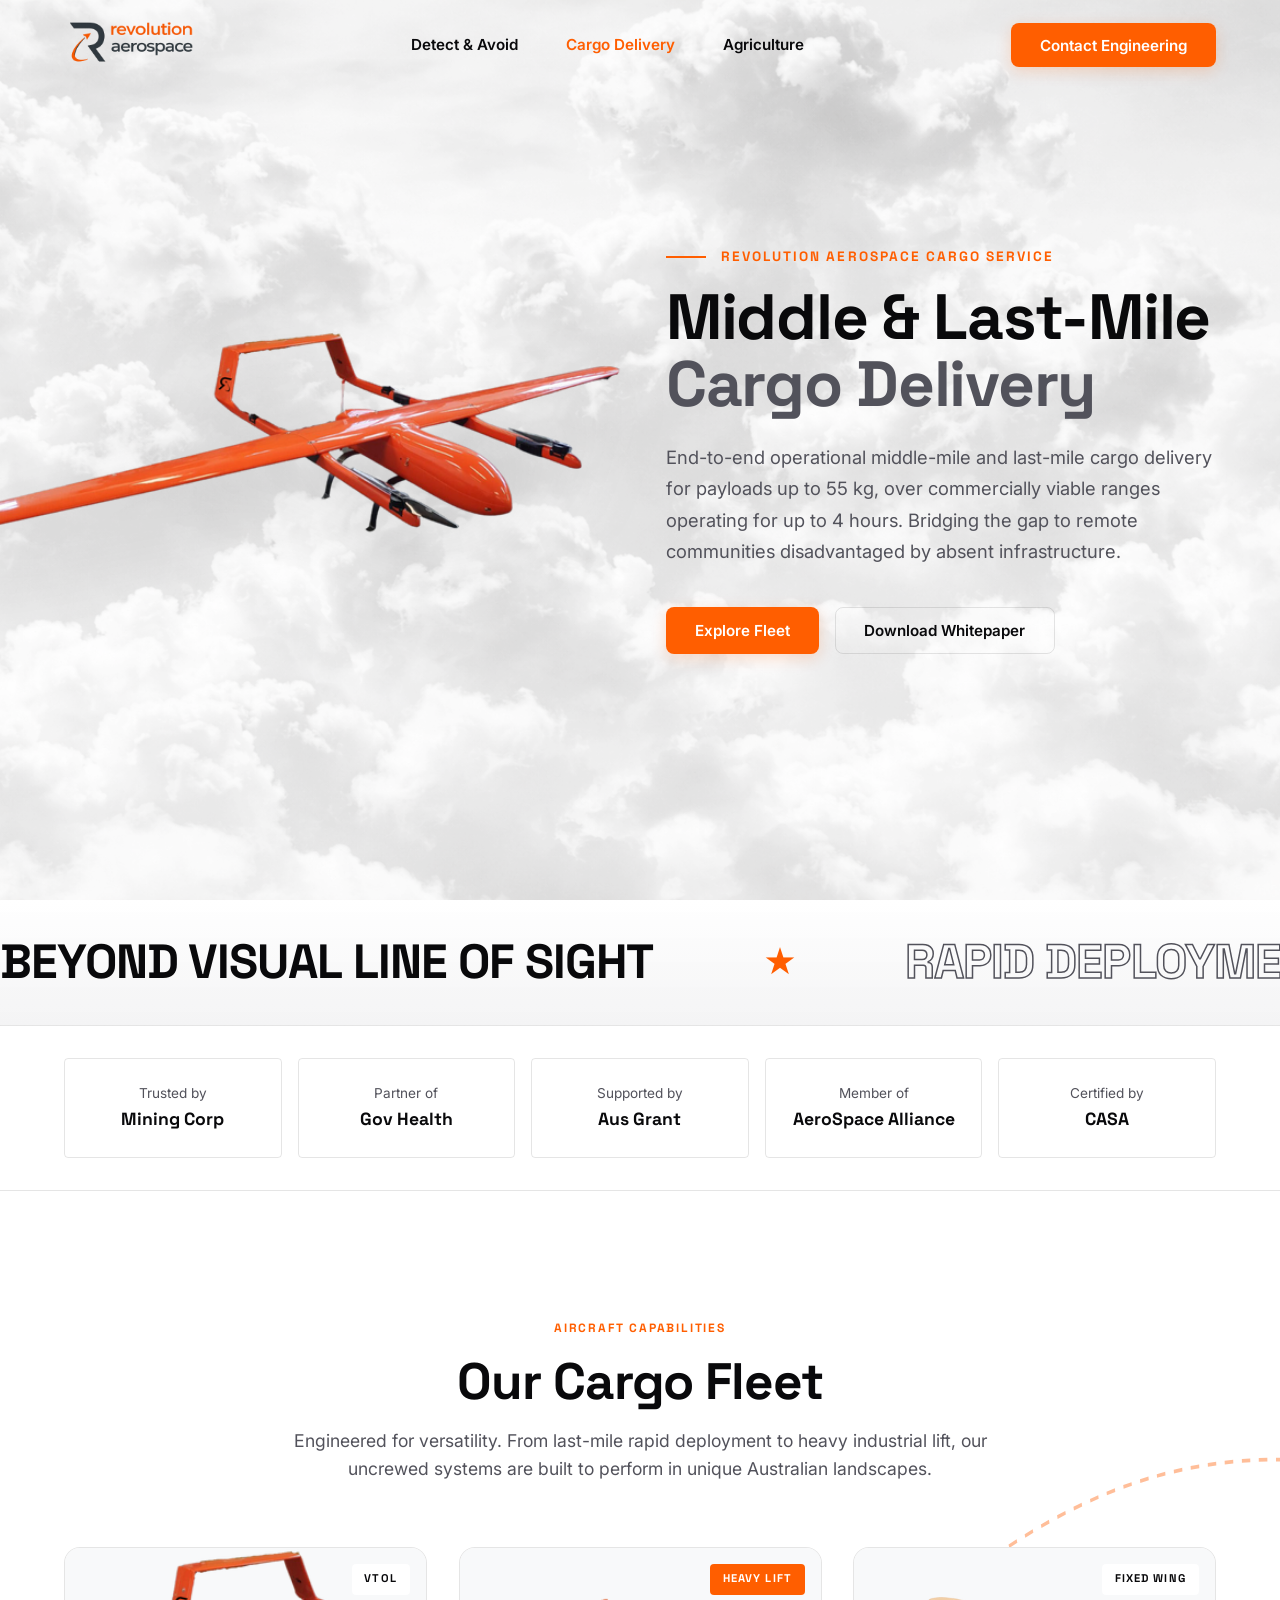
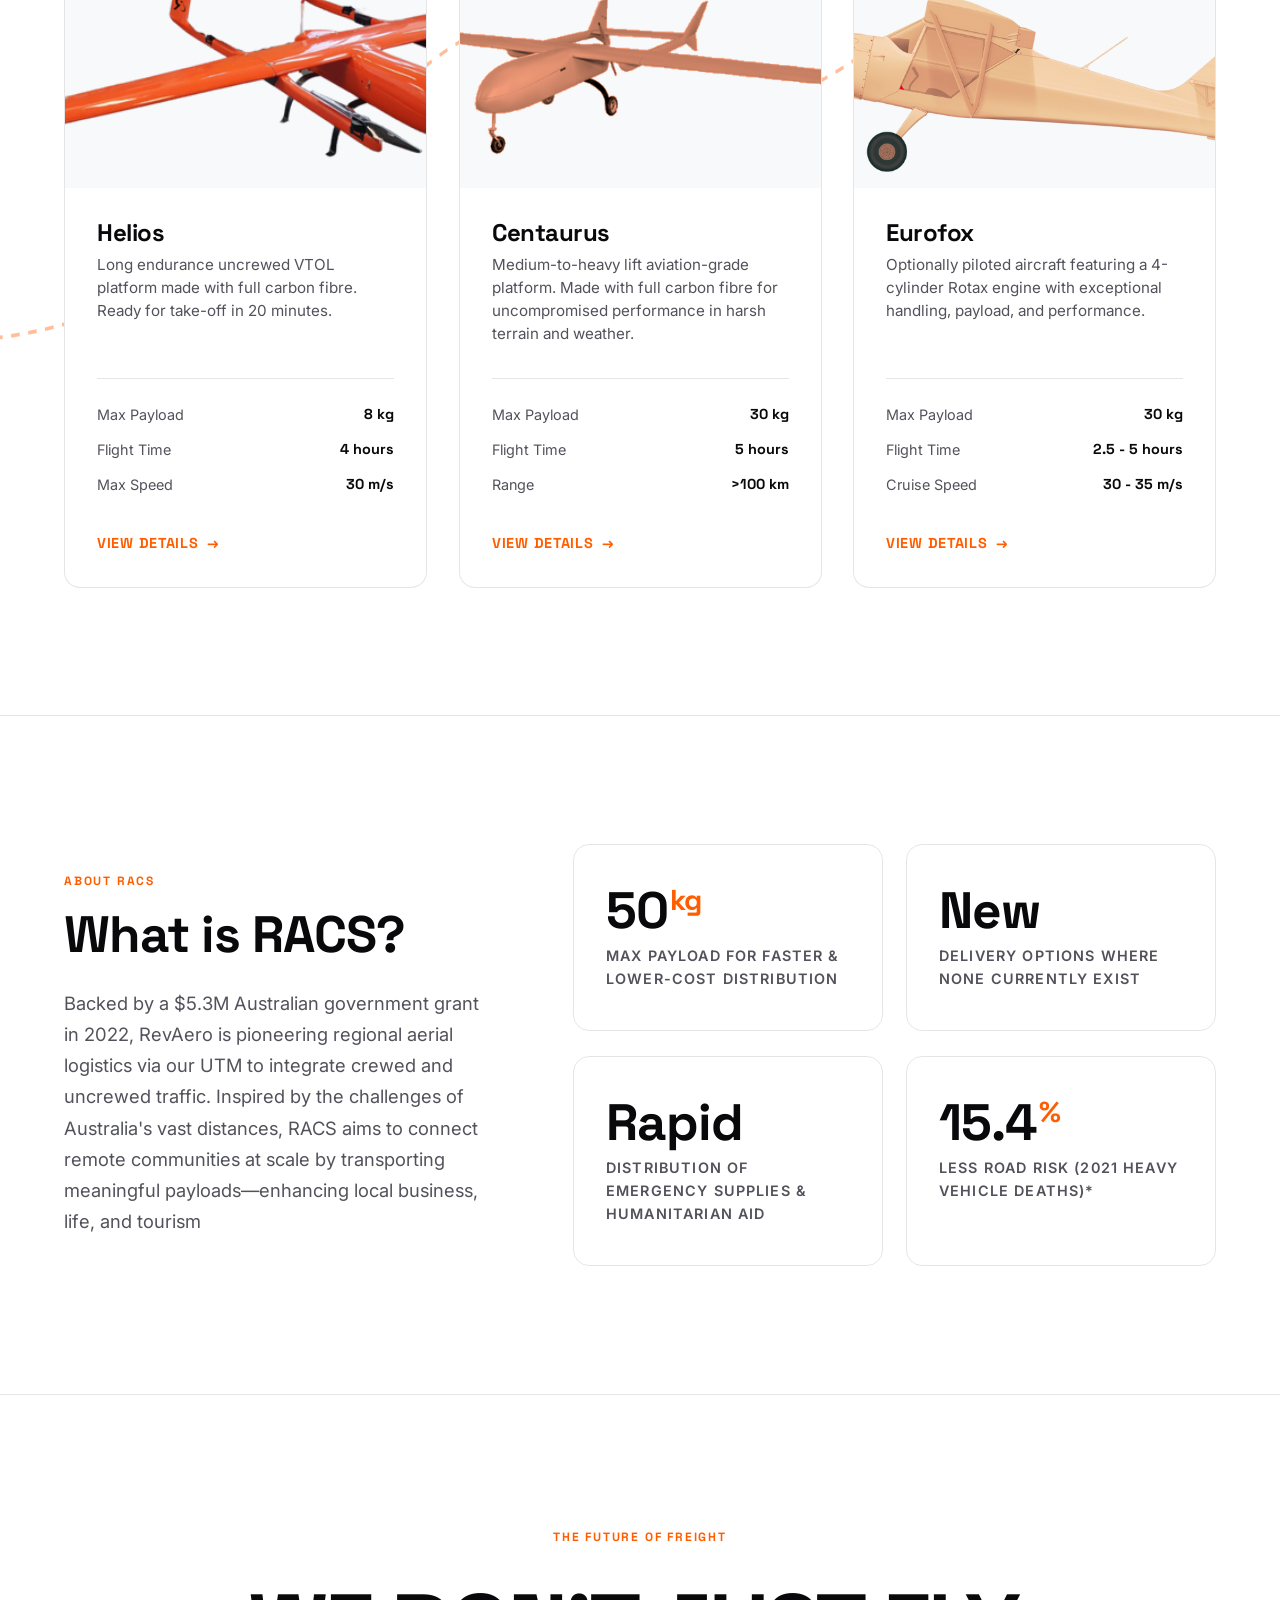
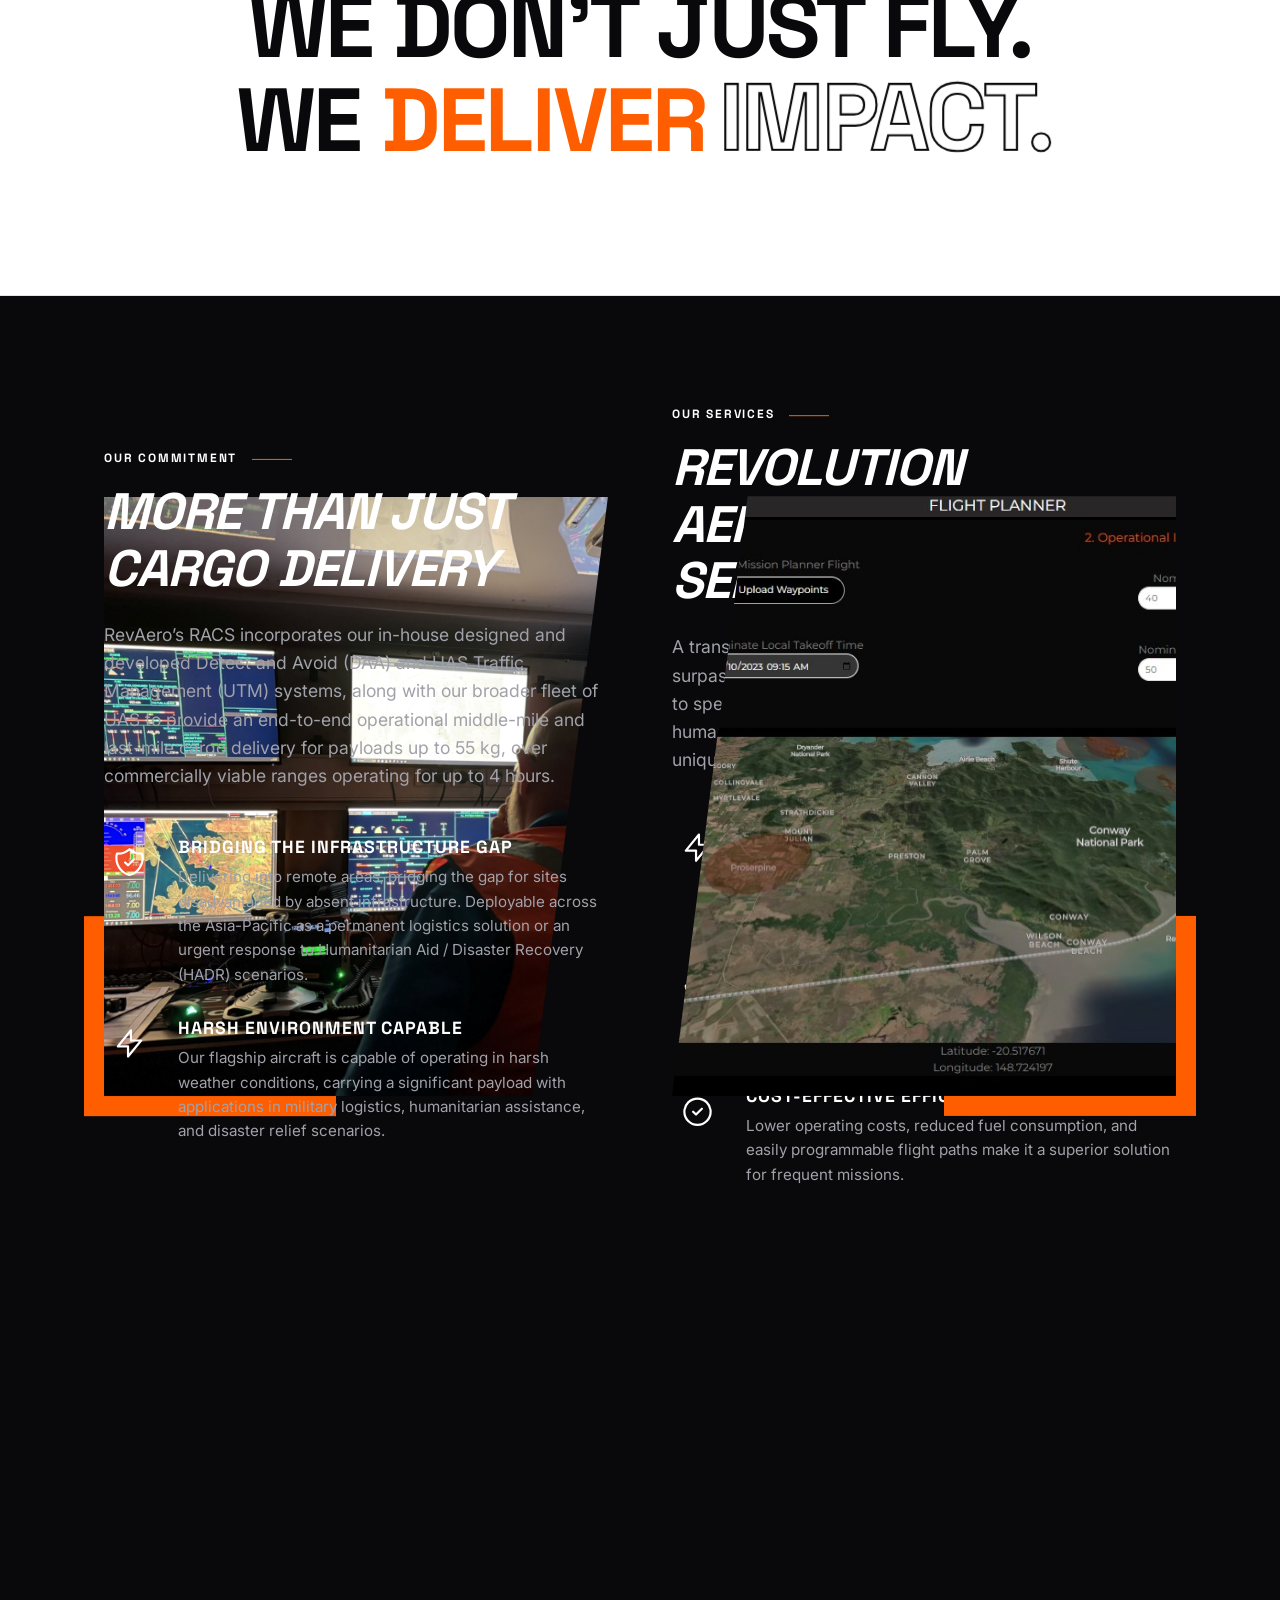
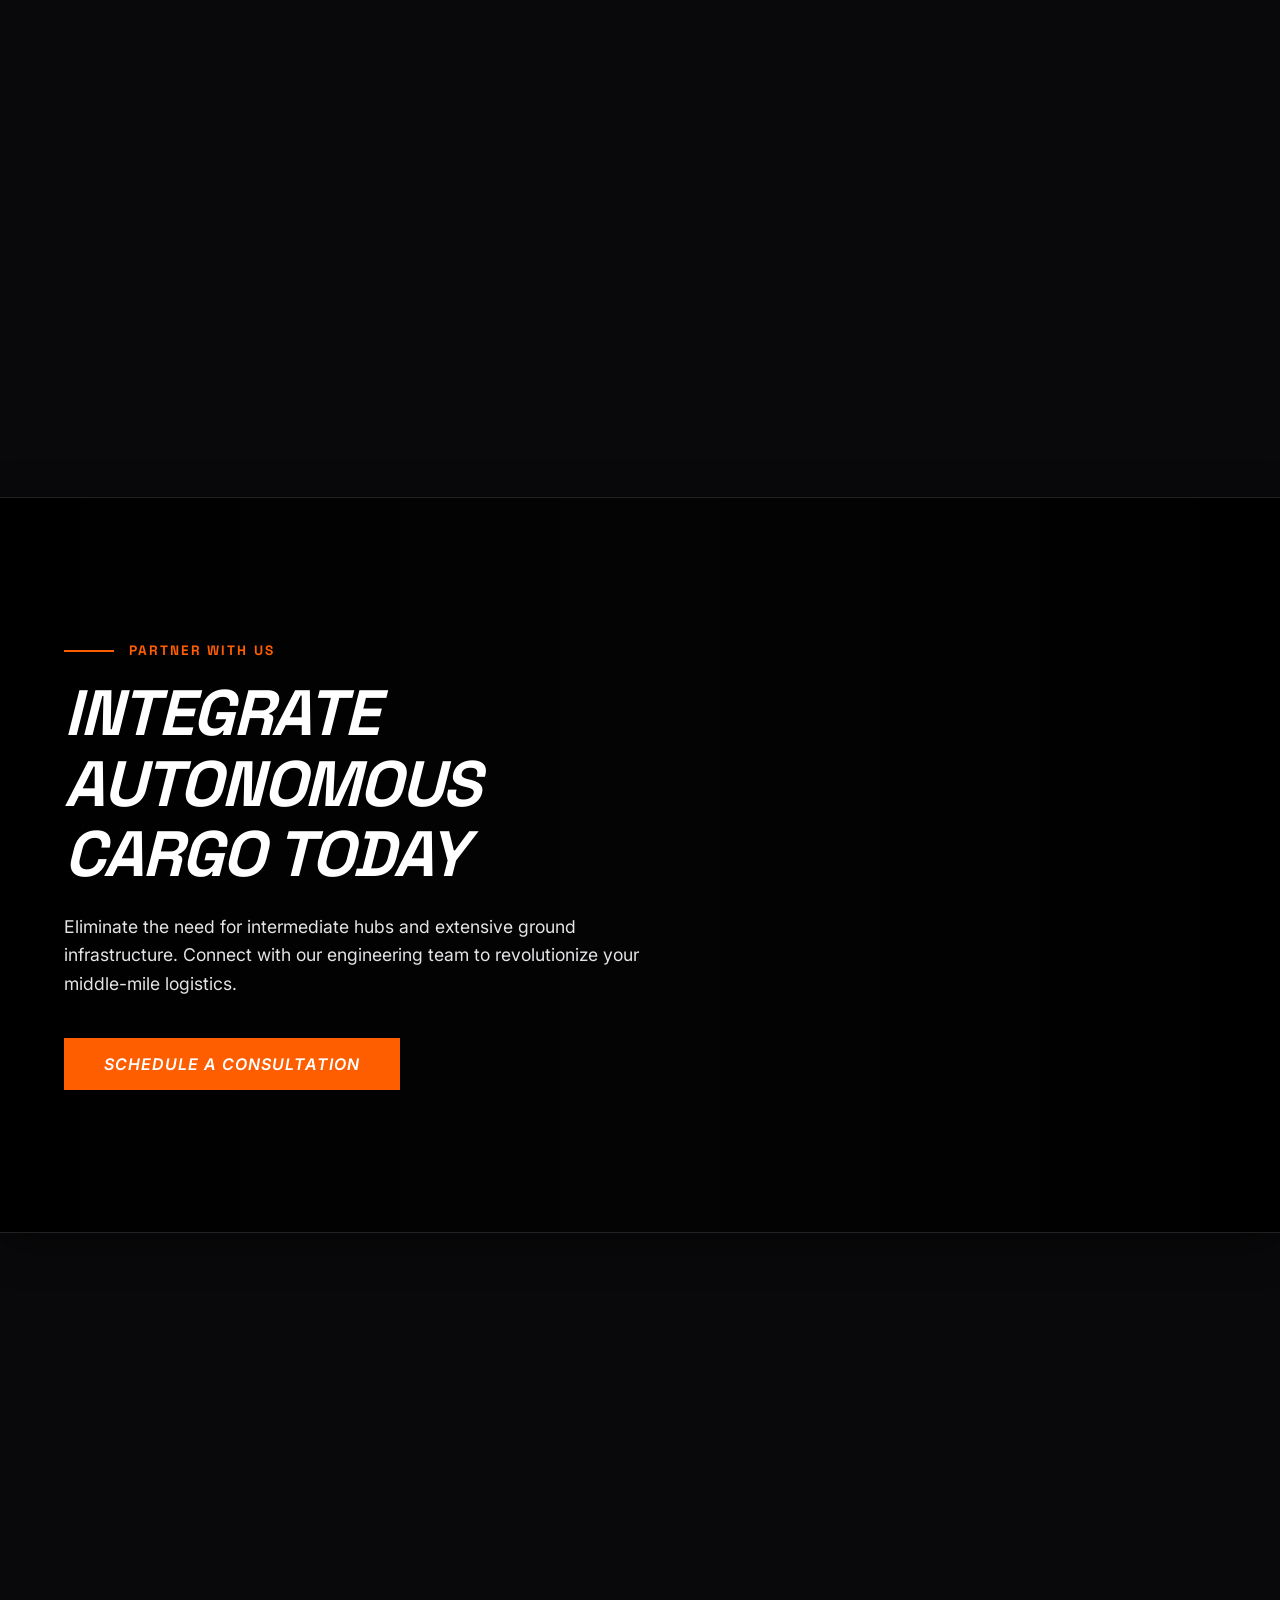
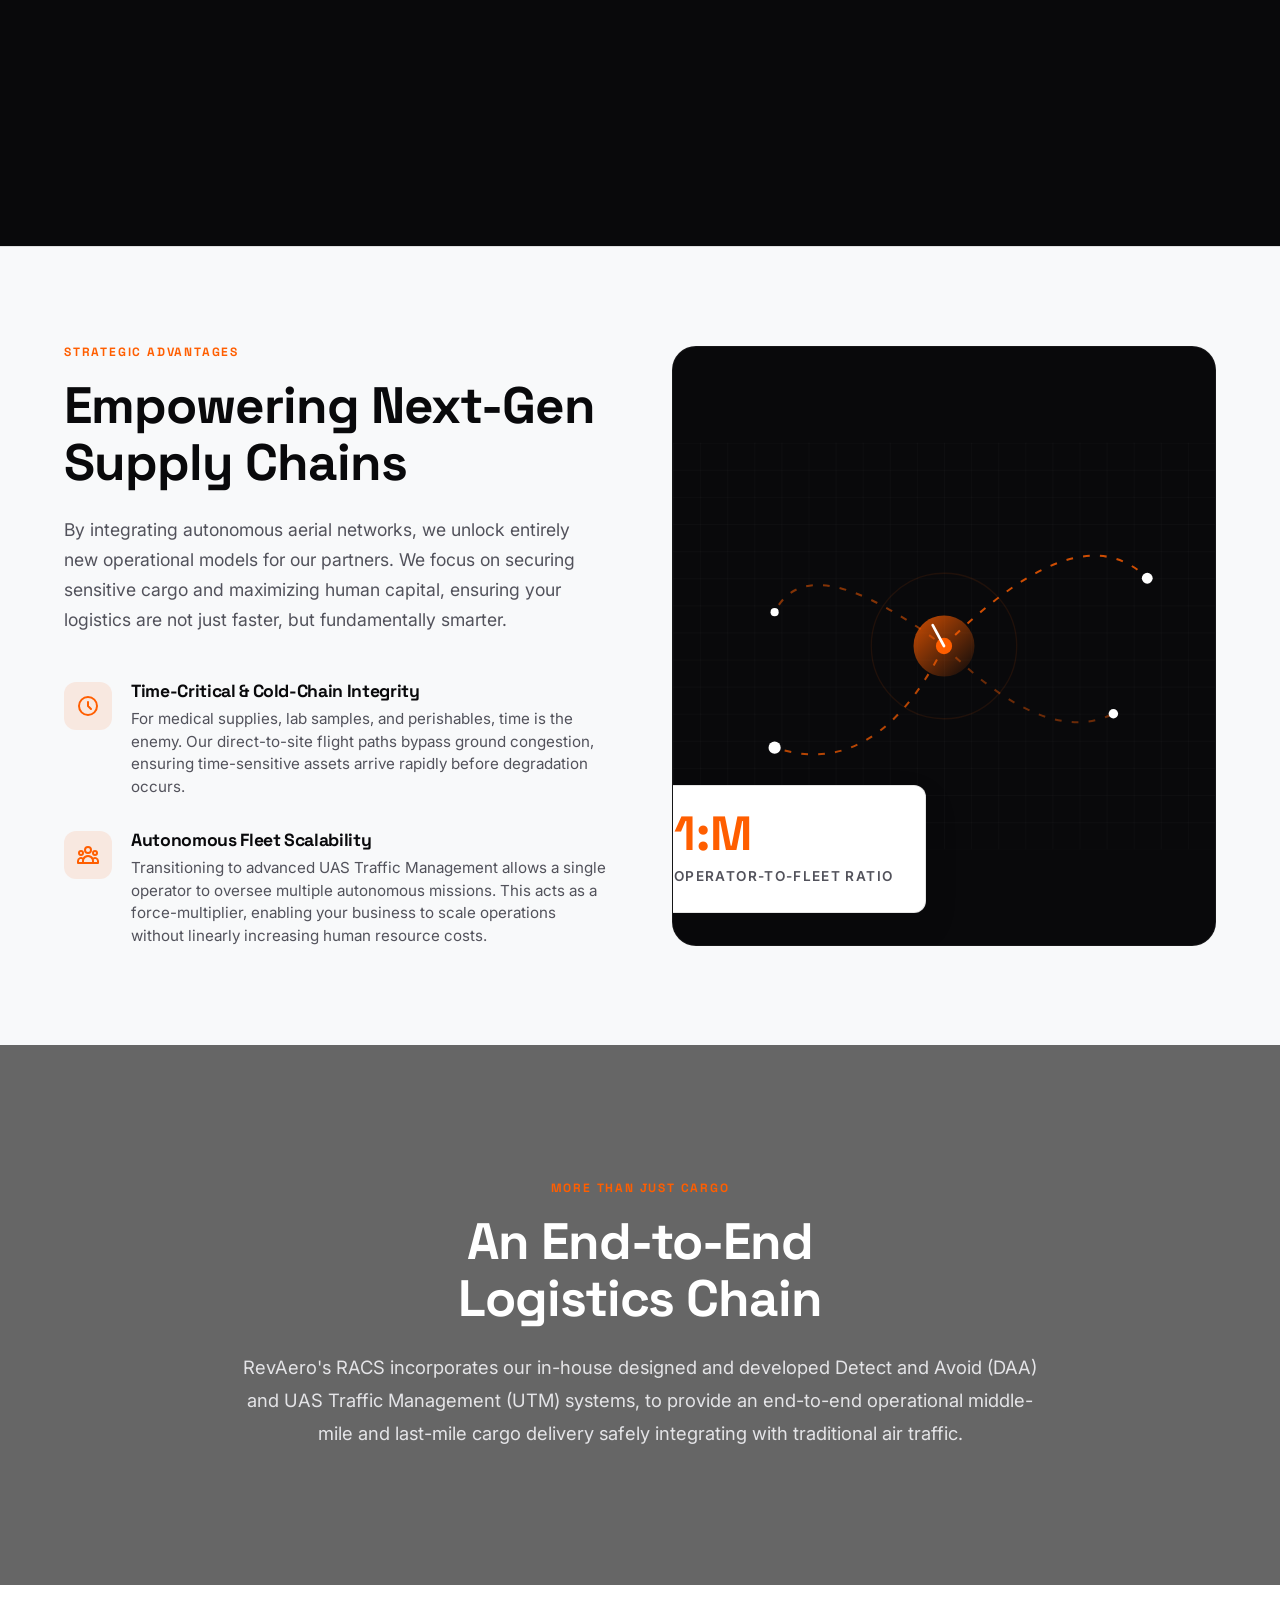
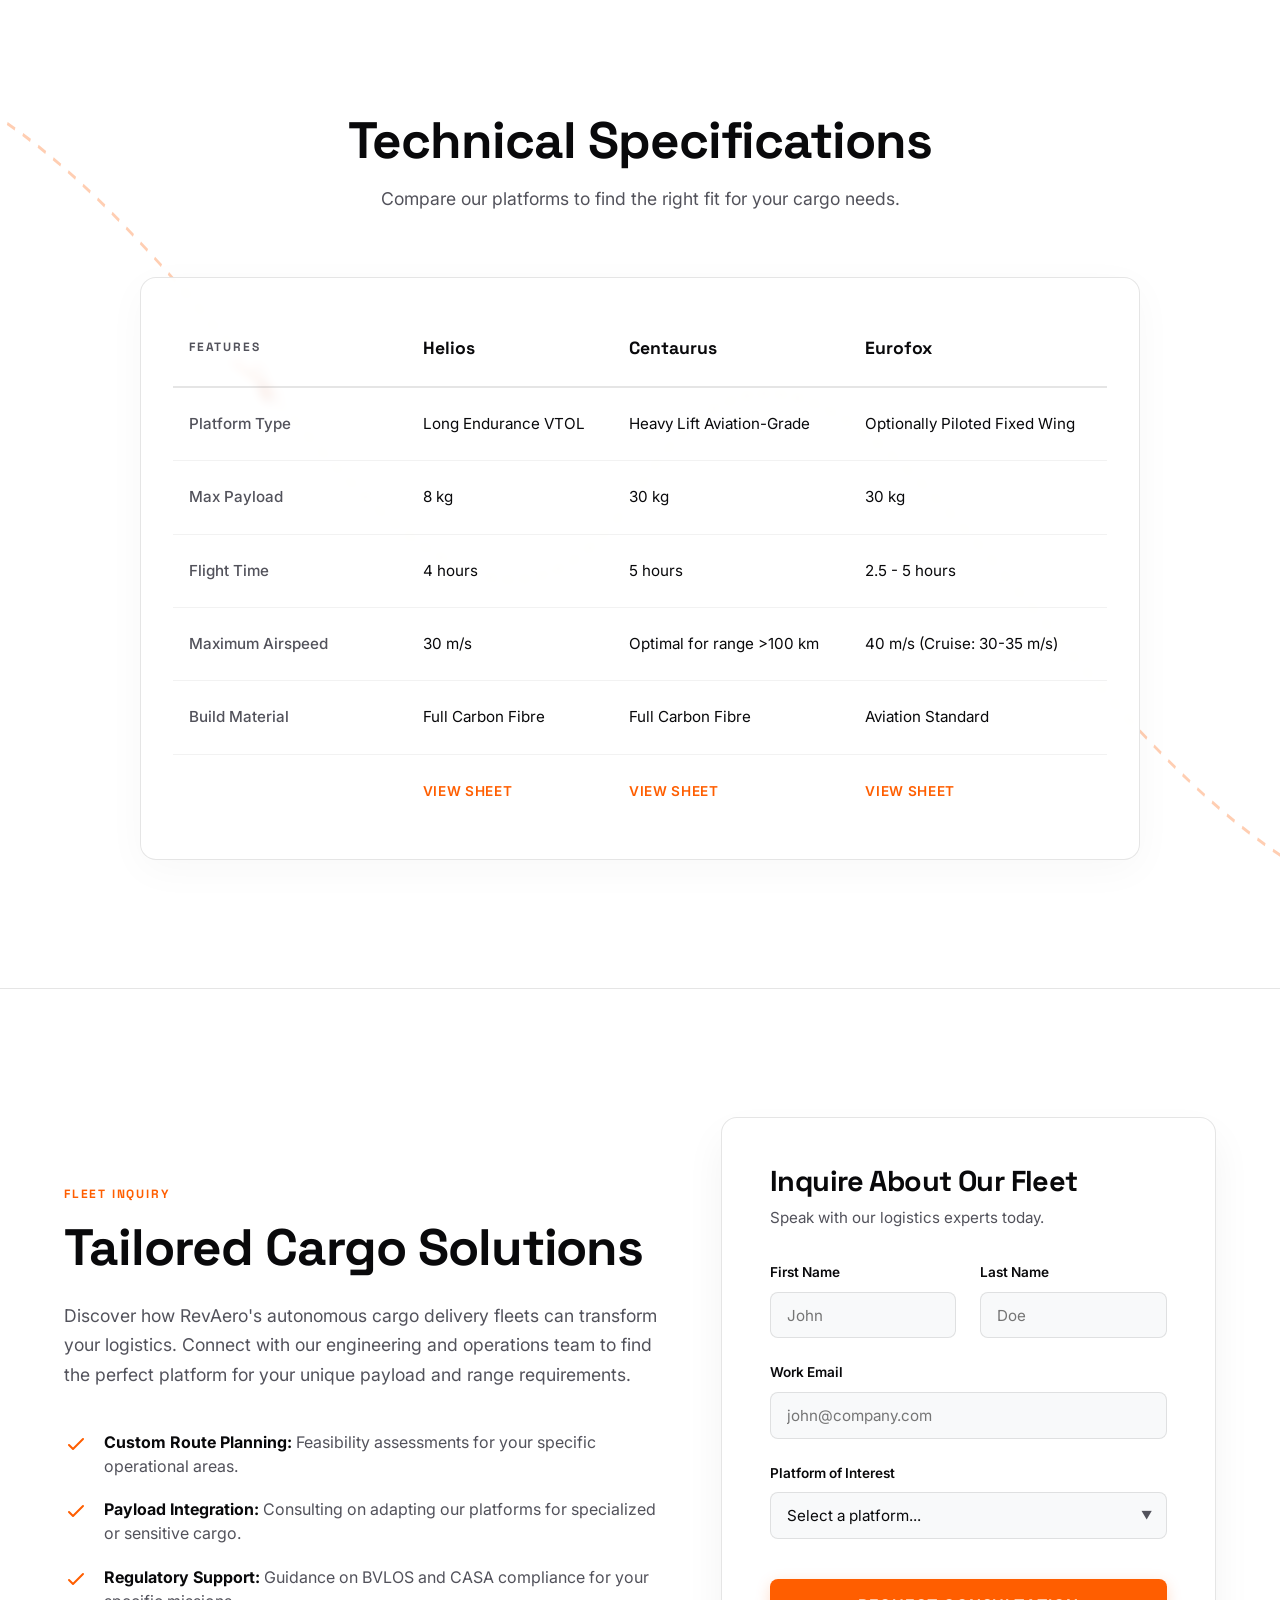
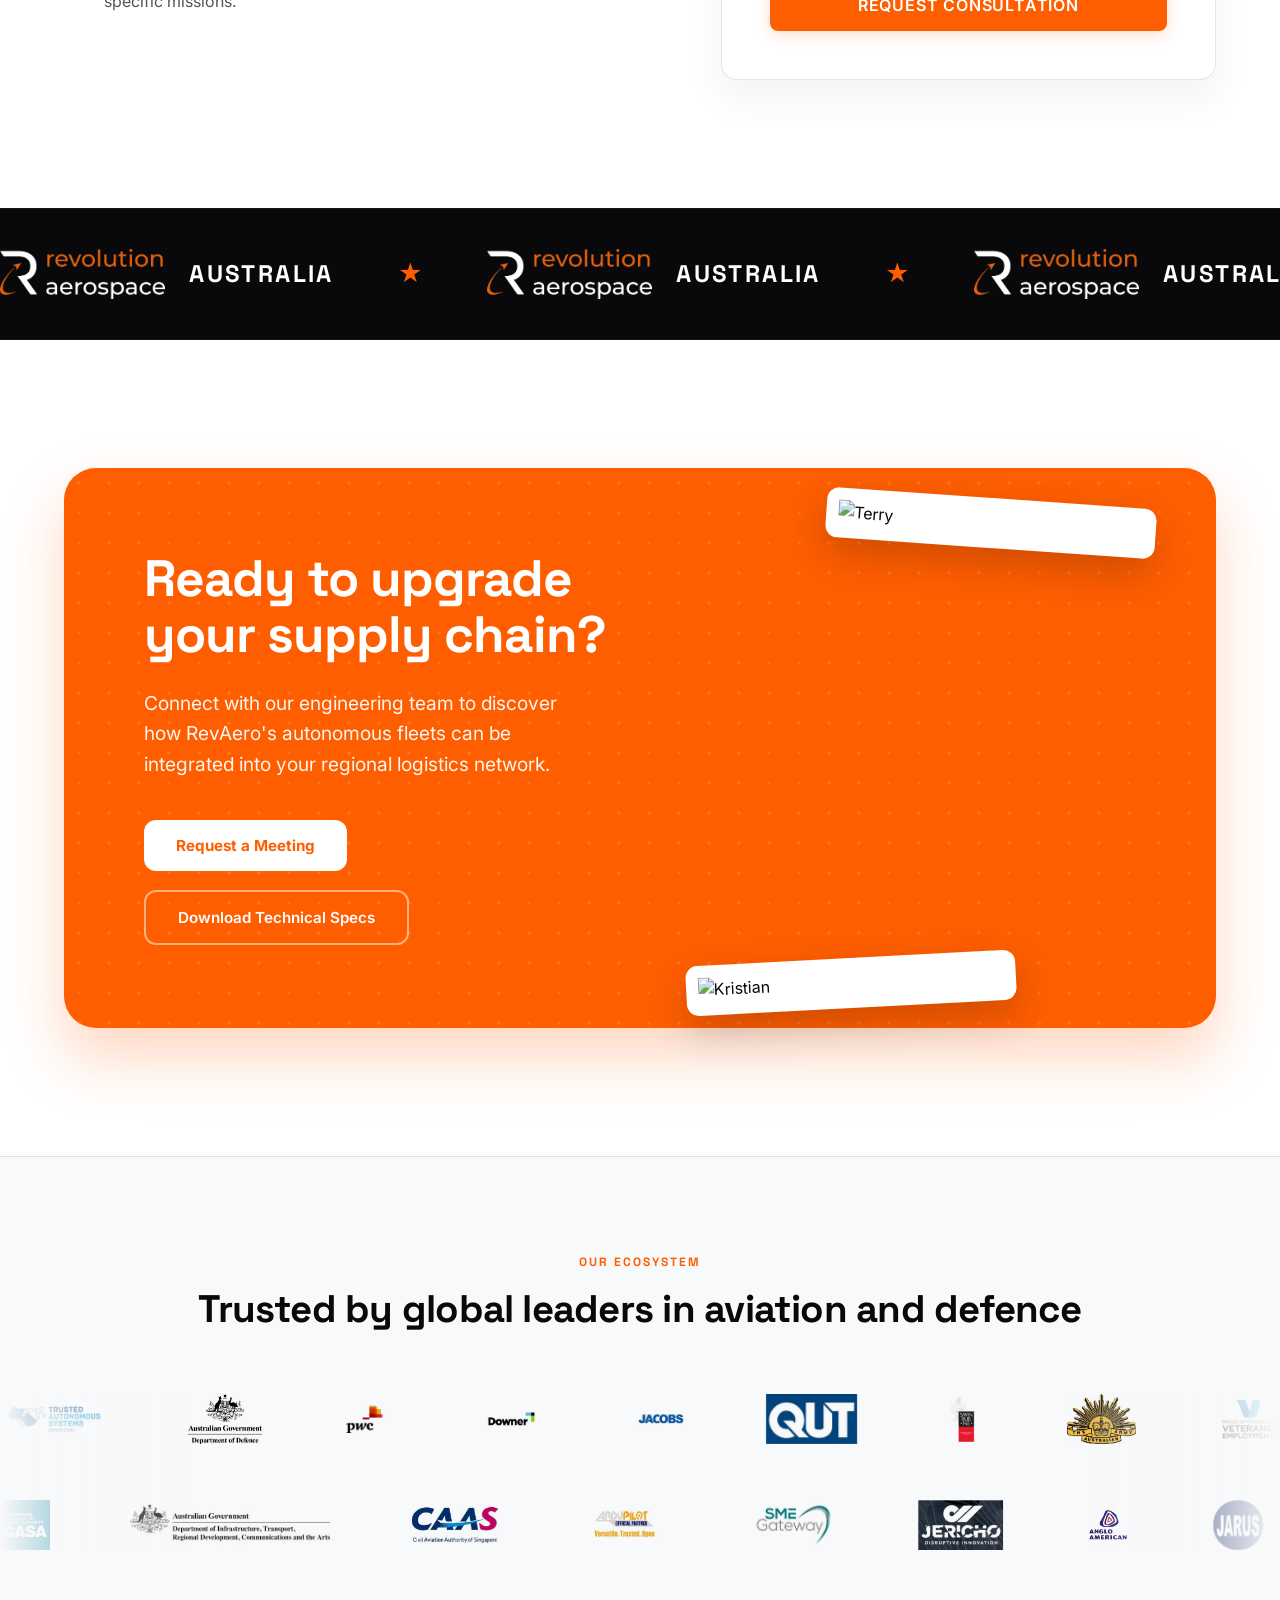
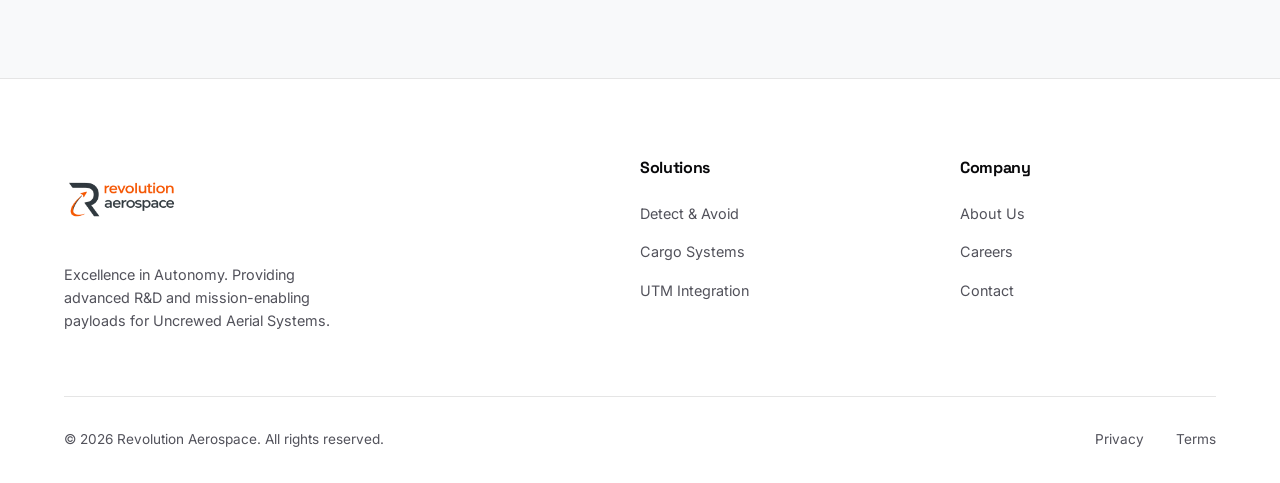
==== commit c7e5e740: "update more" ====
--- a/index.html
+++ b/index.html
@@ -580,14 +580,12 @@
             </div>
         </section>
 
-        <section class="crm-integration-section">
+      <section class="crm-integration-section">
             <div class="crm-container">
                 <div class="crm-text reveal">
-                    <span class="eyebrow">ENTERPRISE INTEGRATION</span>
-                    <h2>Seamless CRM & ERP Connectivity</h2>
-                    <p>Plug RevAero's UAS Traffic Management (UTM) and fleet telemetry directly into your existing
-                        enterprise software. Track payloads, automate dispatch, and generate compliance reports without
-                        ever leaving your native environment.</p>
+                    <span class="eyebrow">FLEET INQUIRY</span>
+                    <h2>Tailored Cargo Solutions</h2>
+                    <p>Discover how RevAero's autonomous cargo delivery fleets can transform your logistics. Connect with our engineering and operations team to find the perfect platform for your unique payload and range requirements.</p>
 
                     <ul class="crm-features-list">
                         <li>
@@ -595,32 +593,29 @@
                                 <path stroke-linecap="round" stroke-linejoin="round" stroke-width="2"
                                     d="M5 13l4 4L19 7" />
                             </svg>
-                            <span><strong>Real-time API Webhooks:</strong> Live flight tracking and payload
-                                status.</span>
+                            <span><strong>Custom Route Planning:</strong> Feasibility assessments for your specific operational areas.</span>
                         </li>
                         <li>
                             <svg fill="none" viewBox="0 0 24 24" stroke="currentColor">
                                 <path stroke-linecap="round" stroke-linejoin="round" stroke-width="2"
                                     d="M5 13l4 4L19 7" />
                             </svg>
-                            <span><strong>Automated Dispatch:</strong> Trigger flights automatically from your
-                                CRM.</span>
+                            <span><strong>Payload Integration:</strong> Consulting on adapting our platforms for specialized or sensitive cargo.</span>
                         </li>
                         <li>
                             <svg fill="none" viewBox="0 0 24 24" stroke="currentColor">
                                 <path stroke-linecap="round" stroke-linejoin="round" stroke-width="2"
                                     d="M5 13l4 4L19 7" />
                             </svg>
-                            <span><strong>Data Security:</strong> End-to-end encryption for sensitive medical/military
-                                data.</span>
+                            <span><strong>Regulatory Support:</strong> Guidance on BVLOS and CASA compliance for your specific missions.</span>
                         </li>
                     </ul>
                 </div>
 
                 <div class="crm-form-card reveal delay-200">
                     <div class="form-header">
-                        <h3>Request API Access</h3>
-                        <p>Talk to our integration specialists today.</p>
+                        <h3>Inquire About Our Fleet</h3>
+                        <p>Speak with our logistics experts today.</p>
                     </div>
                     <form action="#" class="modern-crm-form">
                         <div class="form-row">
@@ -638,19 +633,18 @@
                             <input type="email" id="workEmail" placeholder="john@company.com" required>
                         </div>
                         <div class="form-group">
-                            <label for="systemSelect">Current CRM / ERP System</label>
+                            <label for="fleetSelect">Platform of Interest</label>
                             <div class="select-wrapper">
-                                <select id="systemSelect" required>
-                                    <option value="" disabled selected>Select your platform...</option>
-                                    <option value="salesforce">Salesforce</option>
-                                    <option value="sap">SAP / Oracle</option>
-                                    <option value="hubspot">HubSpot</option>
-                                    <option value="custom">Custom Internal API</option>
-                                    <option value="other">Other</option>
+                                <select id="fleetSelect" required>
+                                    <option value="" disabled selected>Select a platform...</option>
+                                    <option value="helios">Helios (Long Endurance VTOL)</option>
+                                    <option value="centaurus">Centaurus (Heavy Lift)</option>
+                                    <option value="eurofox">Eurofox (Fixed Wing)</option>
+                                    <option value="general">General Cargo Inquiry</option>
                                 </select>
                             </div>
                         </div>
-                        <button type="submit" class="btn btn-primary btn-submit-crm">Get Integration Guide</button>
+                        <button type="submit" class="btn btn-primary btn-submit-crm">Request Consultation</button>
                     </form>
                 </div>
             </div>
--- a/cargo.css
+++ b/cargo.css
@@ -2126,15 +2126,15 @@
 /* Mengatur Posisi dan Rotasi Foto agar Terlihat "Dilempar" Rapi */
 /* Mengatur Posisi Persis seperti design.jpg */
 .card-1 {
-  top: -20px; /* Terry di atas */
-  right: 20px;
+  top: -50px; /* Terry di atas */
+  right: -20px;
   transform: rotate(4deg);
   z-index: 1;
 }
 
 .card-2 {
-  bottom: -40px; /* Kristian menonjol di bawah depan */
-  right: 180px; /* Geser ke kiri sedikit agar tumpang tindih */
+  bottom: -60px; /* Kristian menonjol di bawah depan */
+  right: 120px; /* Geser ke kiri sedikit agar tumpang tindih */
   transform: rotate(-3deg);
   z-index: 5; /* Pastikan Kristian di depan (paling tinggi) */
 }
@@ -2172,14 +2172,14 @@
   }
   .card-1 {
     top: -20px; /* Terry di atas */
-    right: 20px;
+    right:100px;
     transform: rotate(4deg);
     z-index: 1;
   }
 
   .card-2 {
     bottom: -40px; /* Kristian menonjol di bawah depan */
-    right: 180px; /* Geser ke kiri sedikit agar tumpang tindih */
+    right: 250px; /* Geser ke kiri sedikit agar tumpang tindih */
     transform: rotate(-3deg);
     z-index: 5; /* Pastikan Kristian di depan (paling tinggi) */
   }
@@ -2192,7 +2192,7 @@
     padding: 12px; /* Padding putih di sekeliling foto */
     box-shadow: 0 15px 40px rgba(0, 0, 0, 0.2);
     transition: transform 0.5s cubic-bezier(0.165, 0.84, 0.44, 1);
-    width: 100px; /* Ukuran tetap agar wajah terjaga proporsinya */
+    width: 230px!important; /* Ukuran tetap agar wajah terjaga proporsinya */
   }
 
   .cta-orange-card {
@@ -2202,20 +2202,23 @@
     gap: 6rem;
   }
   .cargo-cta-light {
-    padding: 6rem 5%;
+    padding: 3rem 5%;
   }
   .cta-orange-card {
-    padding: 3rem 2rem;
+    padding: 1rem 1rem;
     border-radius: 24px;
   }
+    .cta-visual-cards {
+    min-height: 420px;
+  }
   .card-1 {
-    top: -20%;
-    right: -5%;
+    top: 0%;
+    right: 10%;
     width: 85%;
   }
   .card-2 {
-    bottom: -10%;
-    left: -5%;
+    bottom: 10%;
+    left:15%;
     width: 85%;
   }
 }
@@ -2486,3 +2489,155 @@
     width: 10%;
   }
 }
+
+
+
+/* ==========================================
+   FLEET DETAILS MODERN OVERLAY (MODAL)
+   ========================================== */
+.fleet-modal-overlay {
+  position: fixed;
+  inset: 0;
+  background: rgba(9, 9, 11, 0.7);
+  backdrop-filter: blur(10px);
+  -webkit-backdrop-filter: blur(10px);
+  z-index: 9999;
+  display: flex;
+  align-items: center;
+  justify-content: center;
+  padding: 20px;
+  
+  /* Initial State for Animation */
+  opacity: 0;
+  visibility: hidden;
+  transition: all 0.4s cubic-bezier(0.165, 0.84, 0.44, 1);
+}
+
+.fleet-modal-overlay.active {
+  opacity: 1;
+  visibility: visible;
+}
+
+.fleet-modal-container {
+  background: var(--bg-light);
+  width: 100%;
+  max-width: 950px;
+  max-height: 90vh;
+  border-radius: 24px;
+  display: grid;
+  grid-template-columns: 1fr 1fr;
+  overflow: hidden;
+  box-shadow: 0 40px 100px rgba(0, 0, 0, 0.4);
+  border: 1px solid rgba(255, 255, 255, 0.1);
+  position: relative;
+  
+  /* Initial State for Animation */
+  transform: translateY(40px) scale(0.95);
+  transition: all 0.5s cubic-bezier(0.165, 0.84, 0.44, 1);
+}
+
+.fleet-modal-overlay.active .fleet-modal-container {
+  transform: translateY(0) scale(1);
+}
+
+.fleet-modal-close {
+  position: absolute;
+  top: 1.5rem;
+  right: 1.5rem;
+  width: 44px;
+  height: 44px;
+  border-radius: 50%;
+  background: rgba(0, 0, 0, 0.05);
+  border: none;
+  font-size: 1.5rem;
+  color: var(--text-main);
+  display: flex;
+  align-items: center;
+  justify-content: center;
+  cursor: pointer;
+  z-index: 10;
+  transition: all 0.3s ease;
+}
+
+.fleet-modal-close:hover {
+  background: var(--brand-orange);
+  color: #fff;
+  transform: rotate(90deg);
+}
+
+.fleet-modal-image-area {
+  background: var(--bg-card);
+  display: flex;
+  align-items: center;
+  justify-content: center;
+  padding: 3rem;
+  position: relative;
+}
+
+/* Pola background opsional untuk area gambar */
+.fleet-modal-image-area::before {
+  content: "";
+  position: absolute;
+  inset: 0;
+  background-image: radial-gradient(rgba(0, 0, 0, 0.05) 2px, transparent 2px);
+  background-size: 20px 20px;
+  pointer-events: none;
+}
+
+.fleet-modal-image-area img {
+  width: 100%;
+  height: auto;
+  max-height: 400px;
+  object-fit: contain;
+  filter: drop-shadow(0 30px 40px rgba(0, 0, 0, 0.15));
+  position: relative;
+  z-index: 2;
+}
+
+.fleet-modal-content-area {
+  padding: 3.5rem 3rem;
+  display: flex;
+  flex-direction: column;
+  justify-content: center;
+  overflow-y: auto;
+}
+
+.fleet-modal-content-area h2 {
+  font-size: 2.2rem;
+  margin-bottom: 1rem;
+  color: var(--text-main);
+}
+
+.fleet-modal-content-area .desc {
+  color: var(--text-muted);
+  font-size: 1.05rem;
+  line-height: 1.6;
+  margin-bottom: 2rem;
+}
+
+/* Re-use specs-list layout for modal */
+.fleet-modal-content-area .specs-list {
+  margin-bottom: 2.5rem;
+  border-bottom: 1px solid var(--border-color);
+  padding-bottom: 1.5rem;
+}
+
+/* Mobile Responsive */
+@media (max-width: 990px) {
+  .fleet-modal-container {
+    grid-template-columns: 1fr;
+    max-height: 85vh;
+    overflow-y: auto;
+  }
+  .fleet-modal-image-area {
+    padding: 2rem;
+    height: 300px;
+  }
+  .fleet-modal-close {
+    background: var(--bg-light);
+    box-shadow: 0 4px 10px rgba(0,0,0,0.1);
+  }
+  .fleet-modal-content-area {
+    padding: 2.5rem 2rem;
+  }
+}
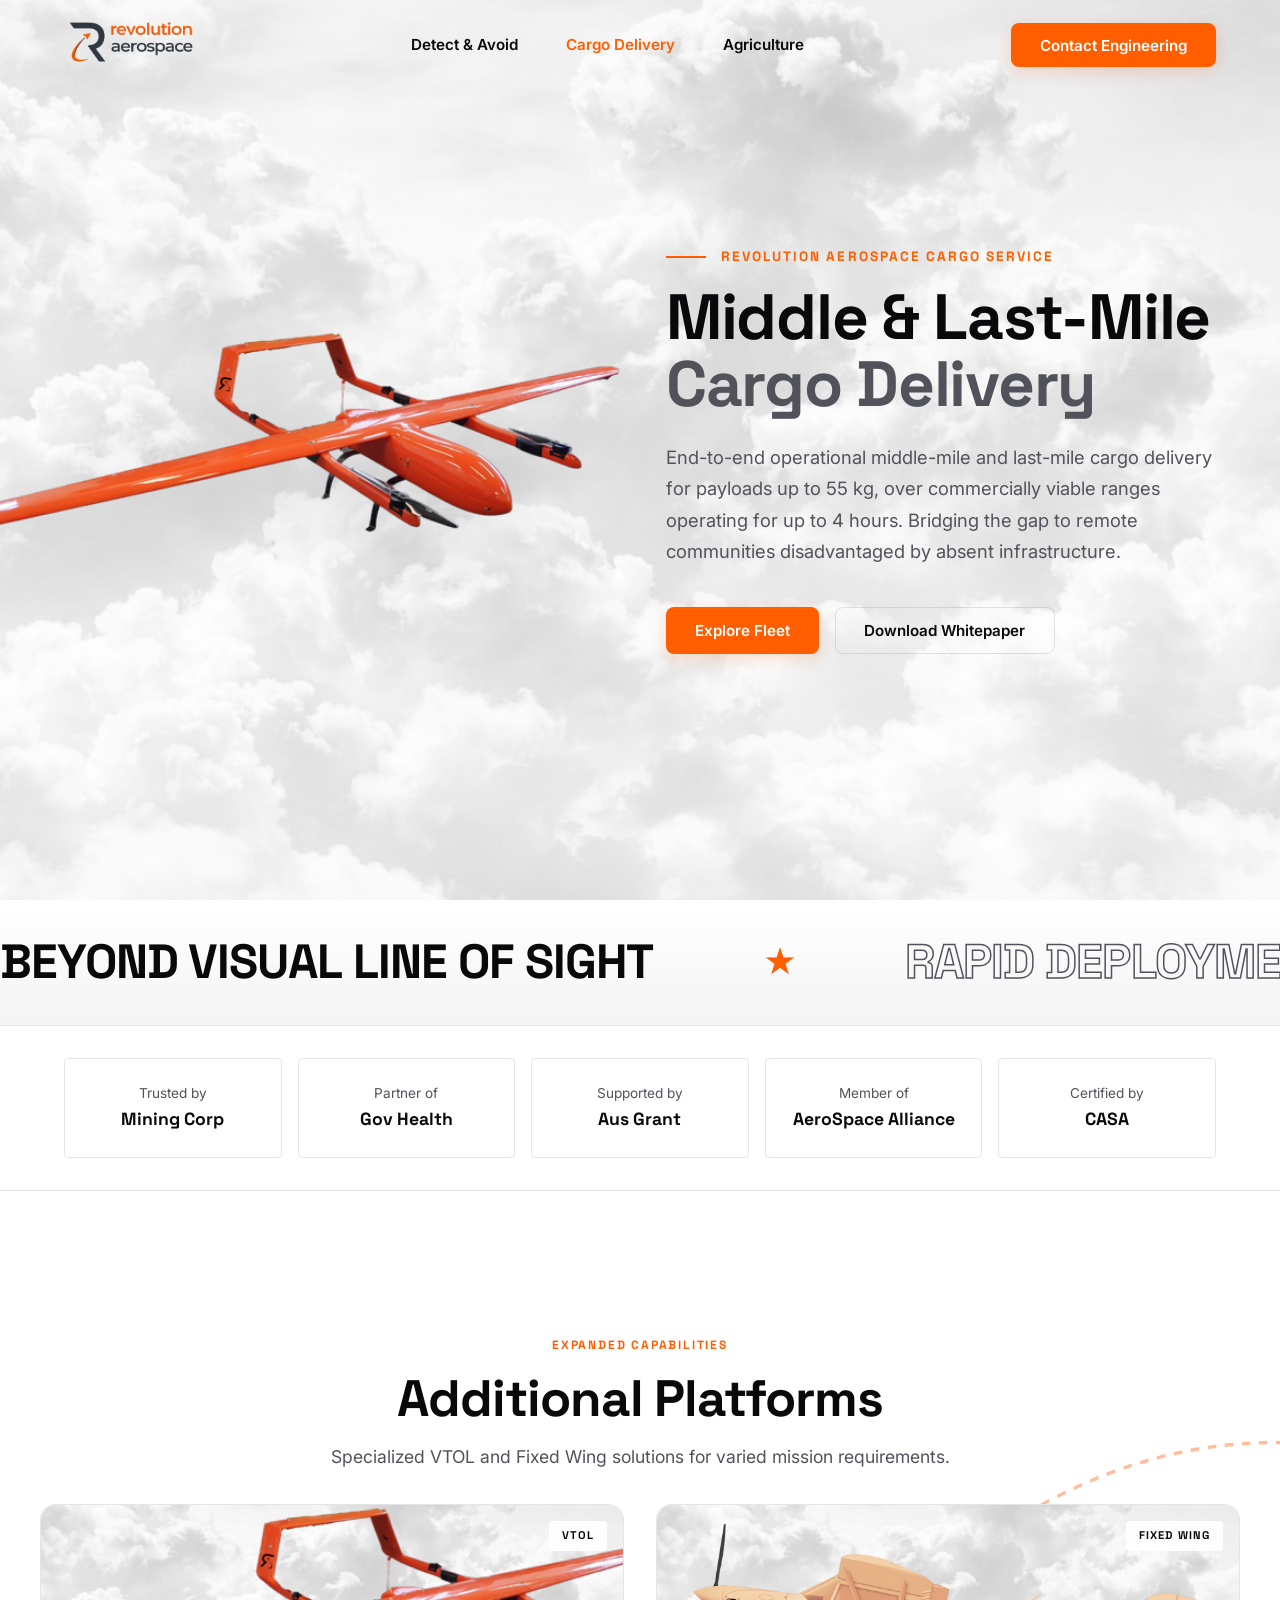
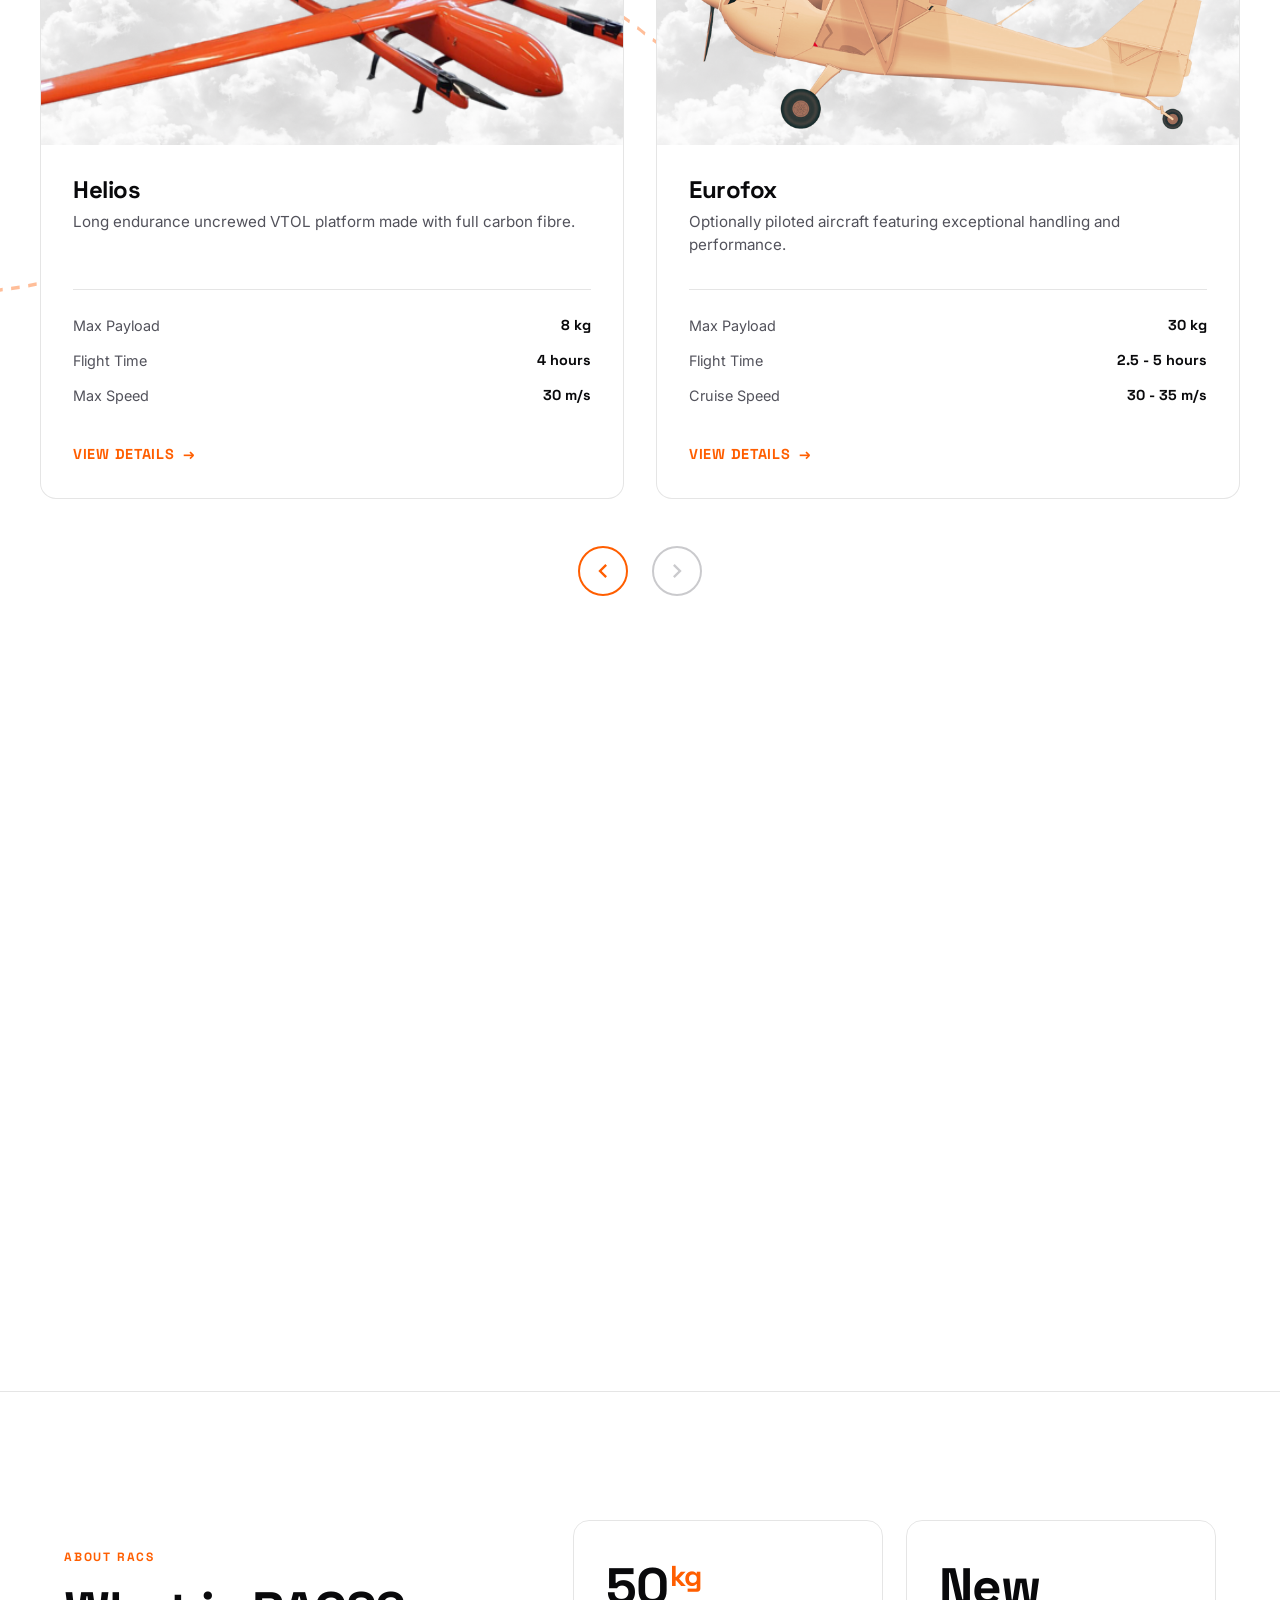
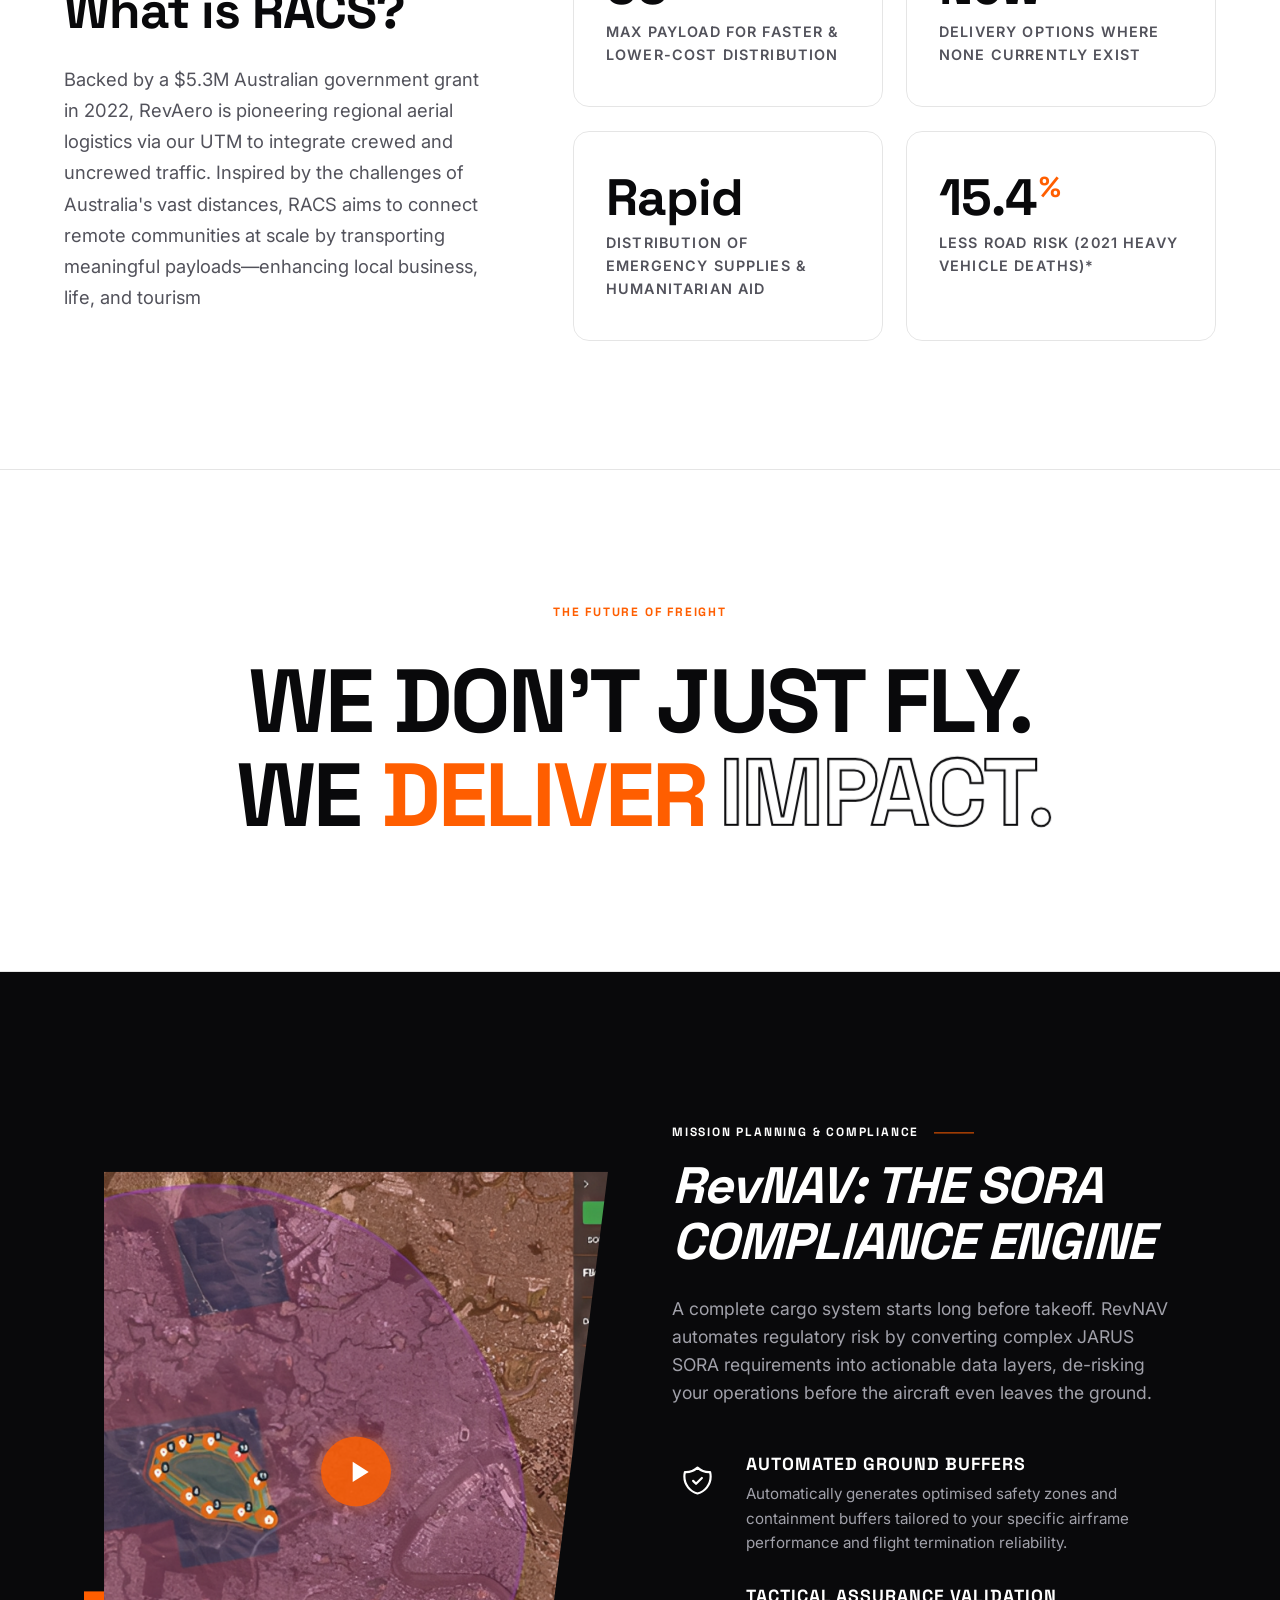
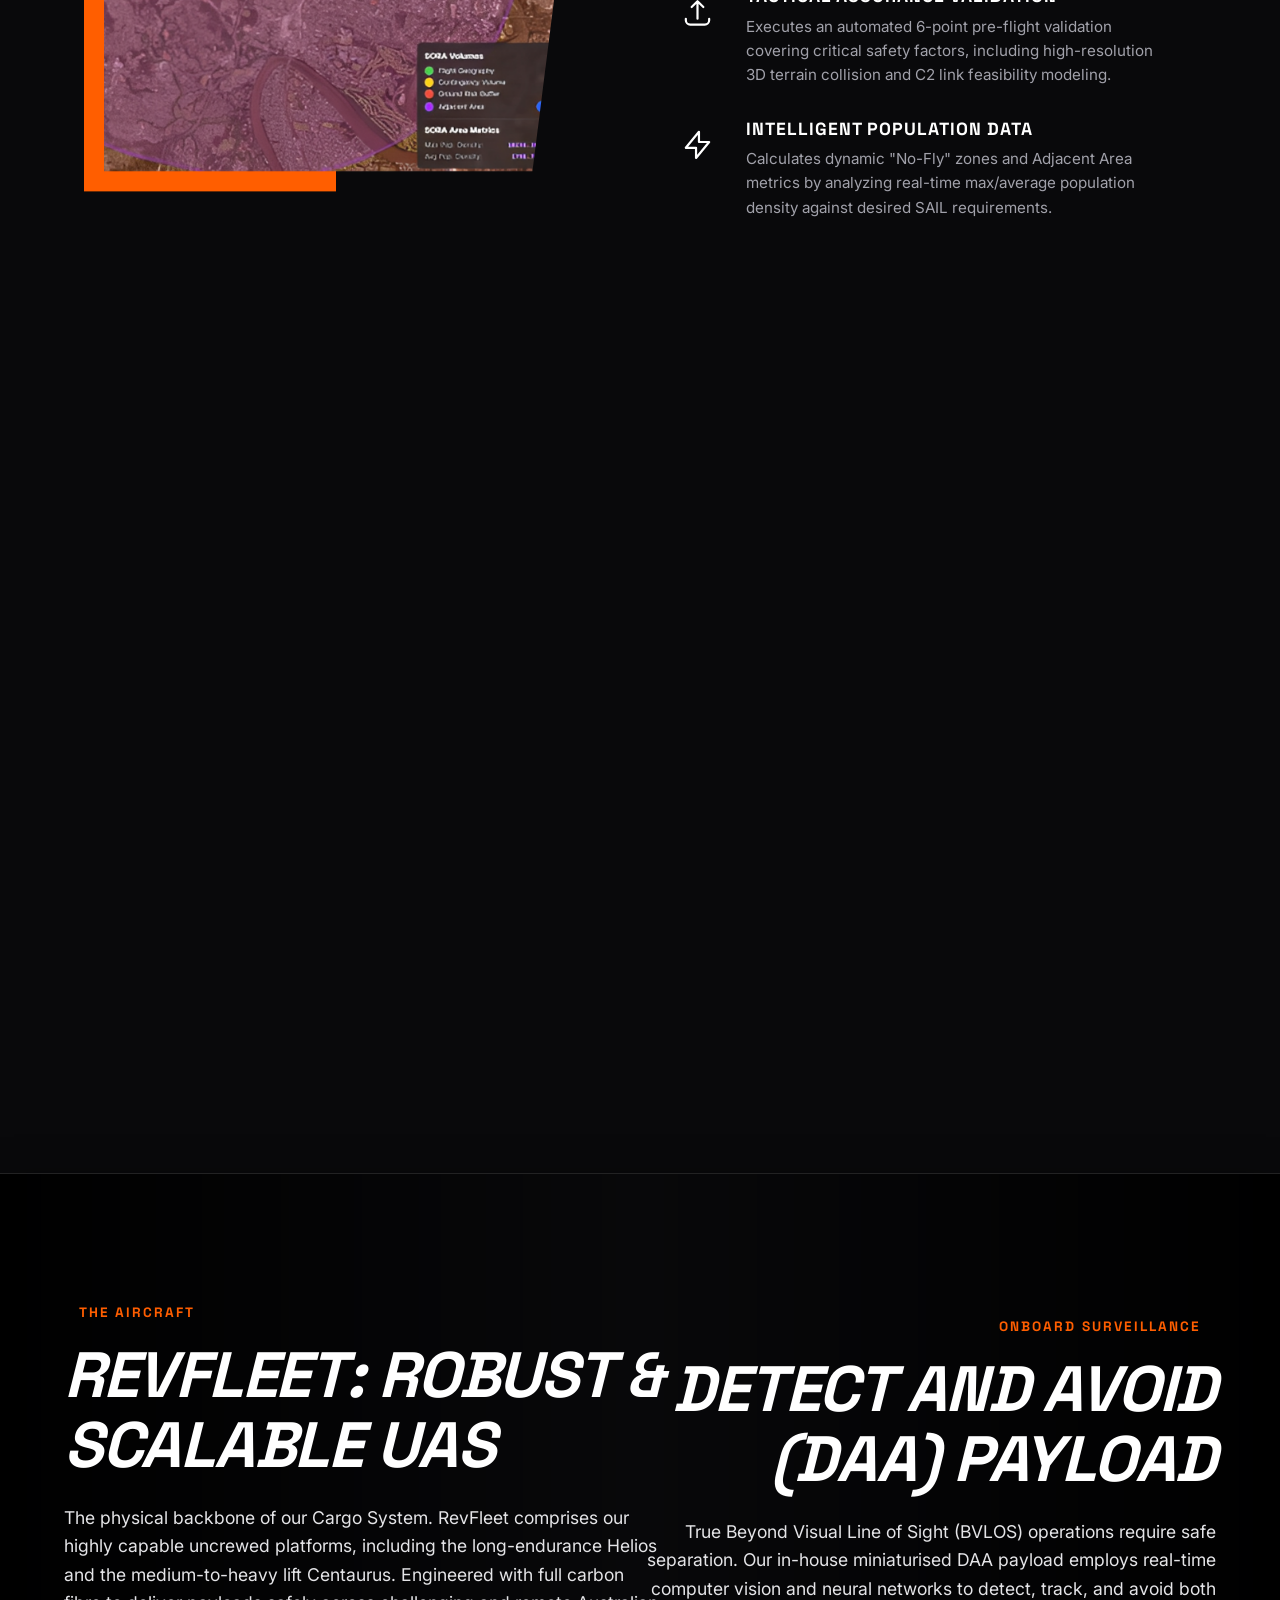
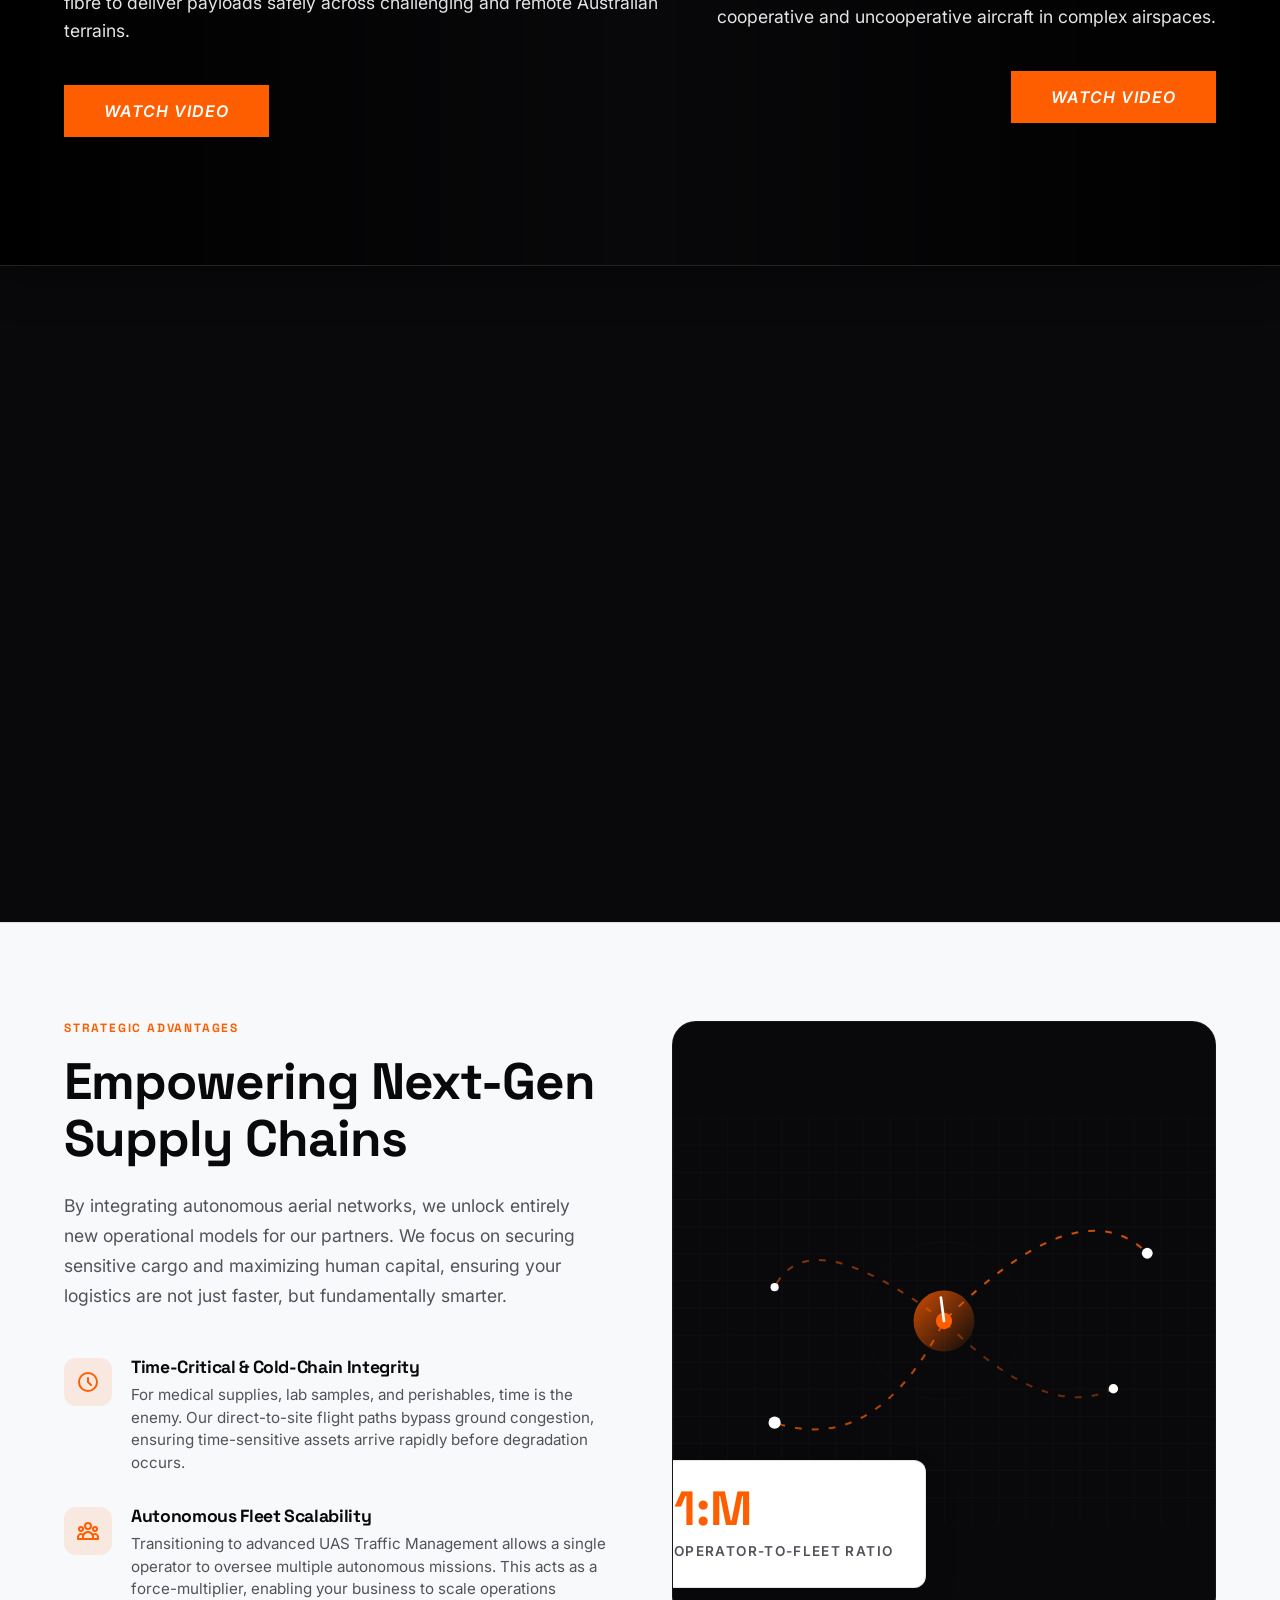
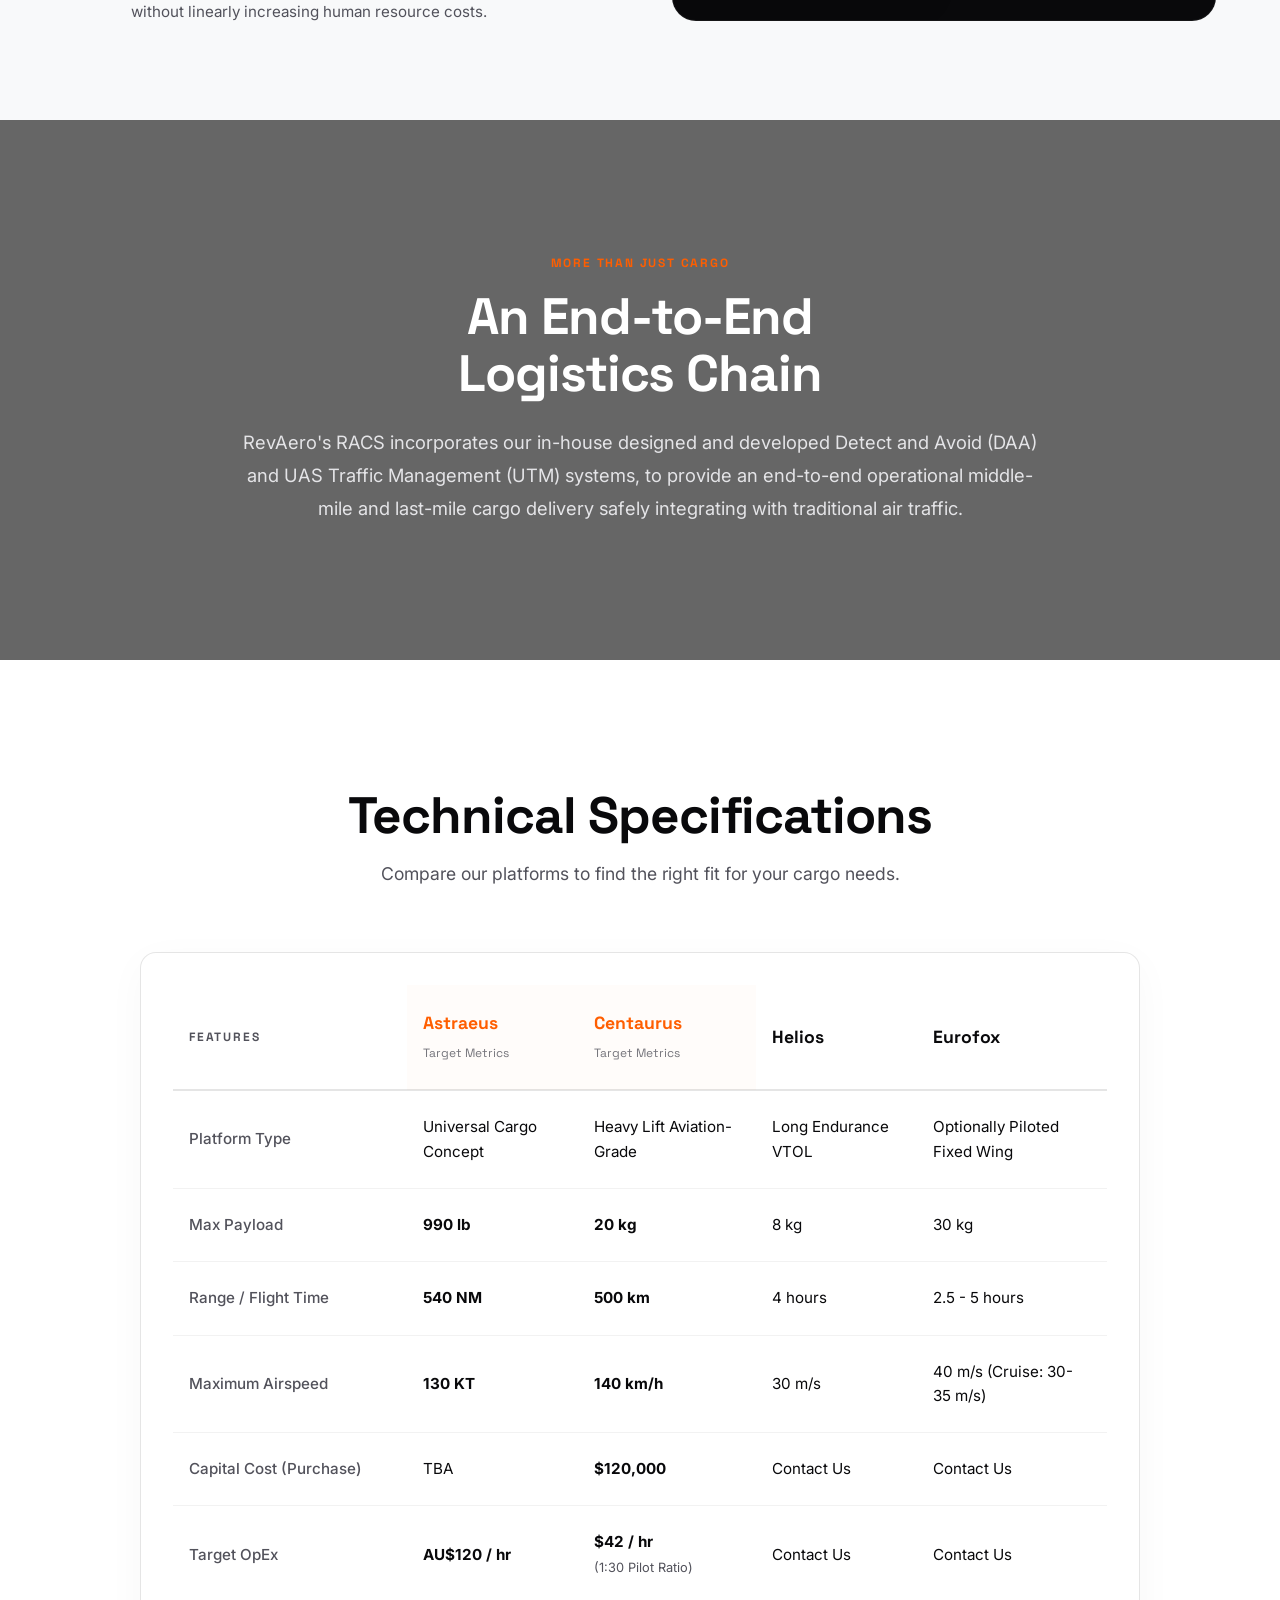
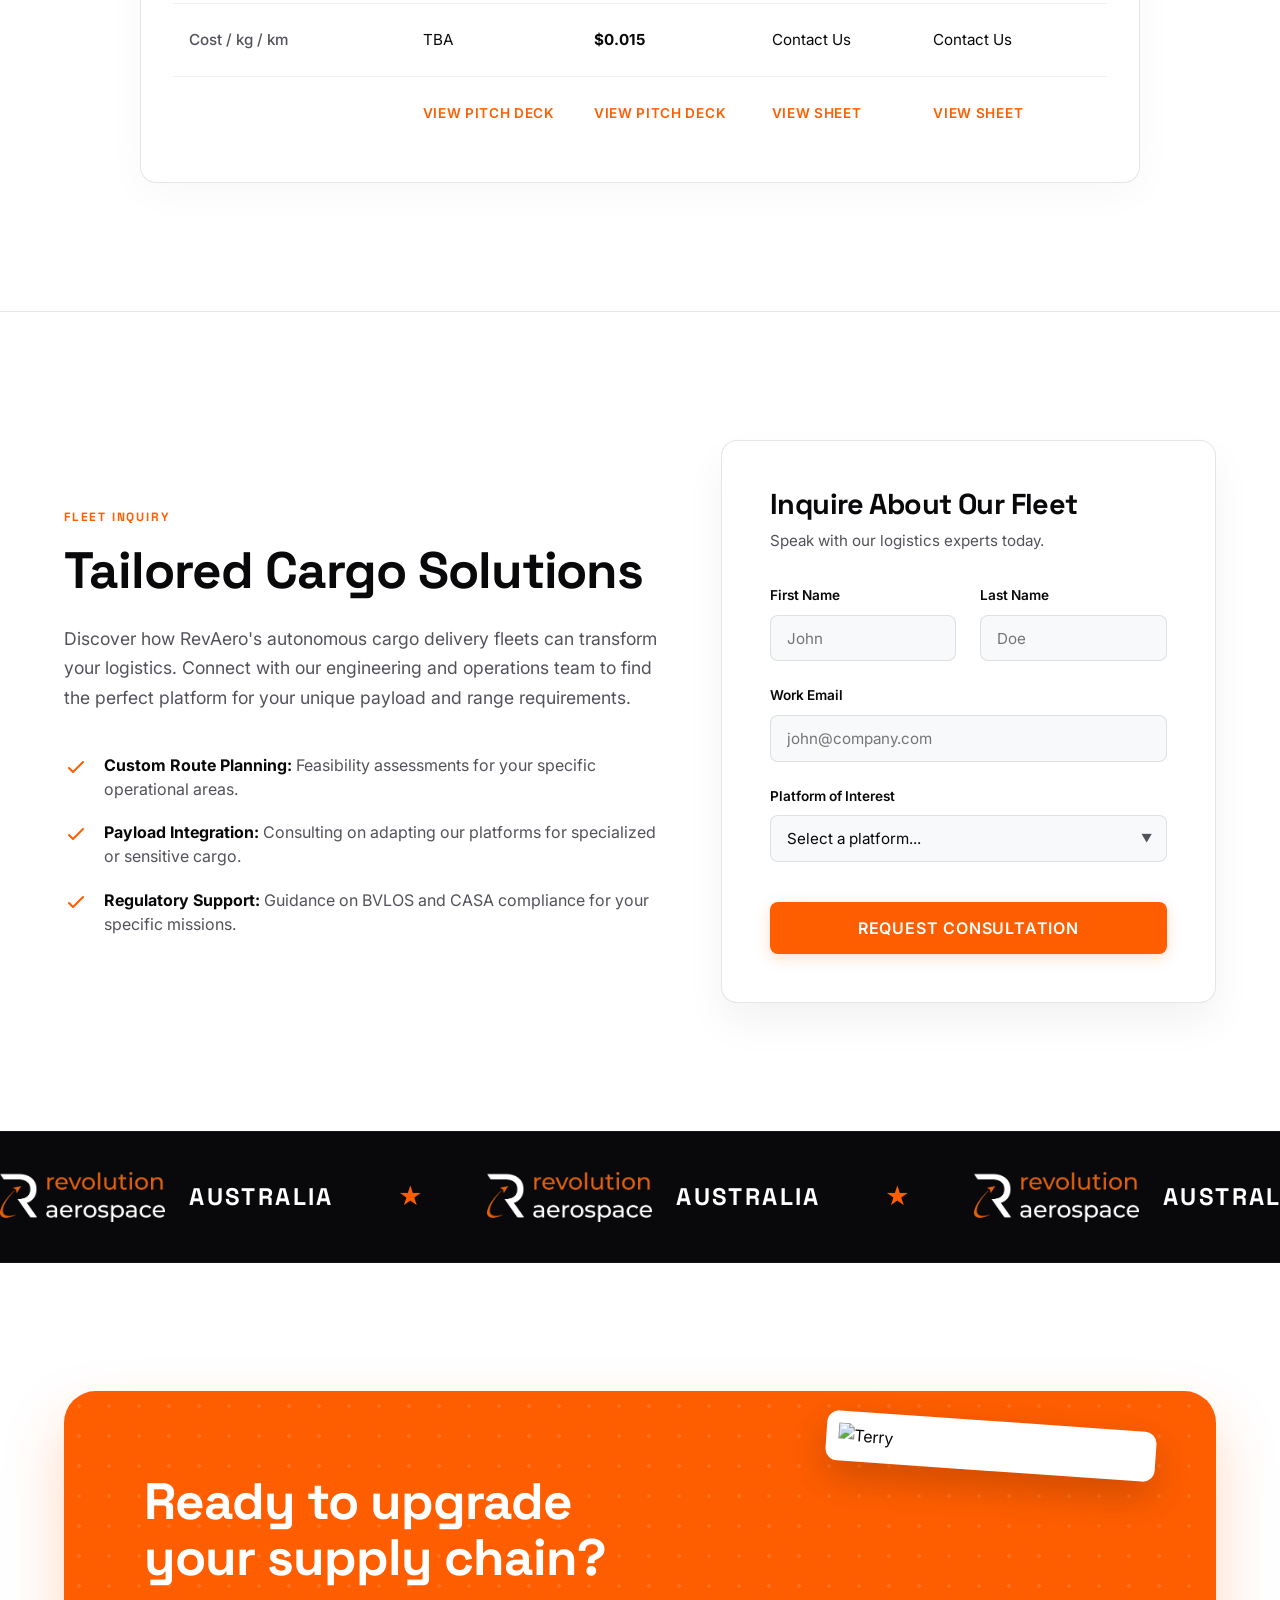
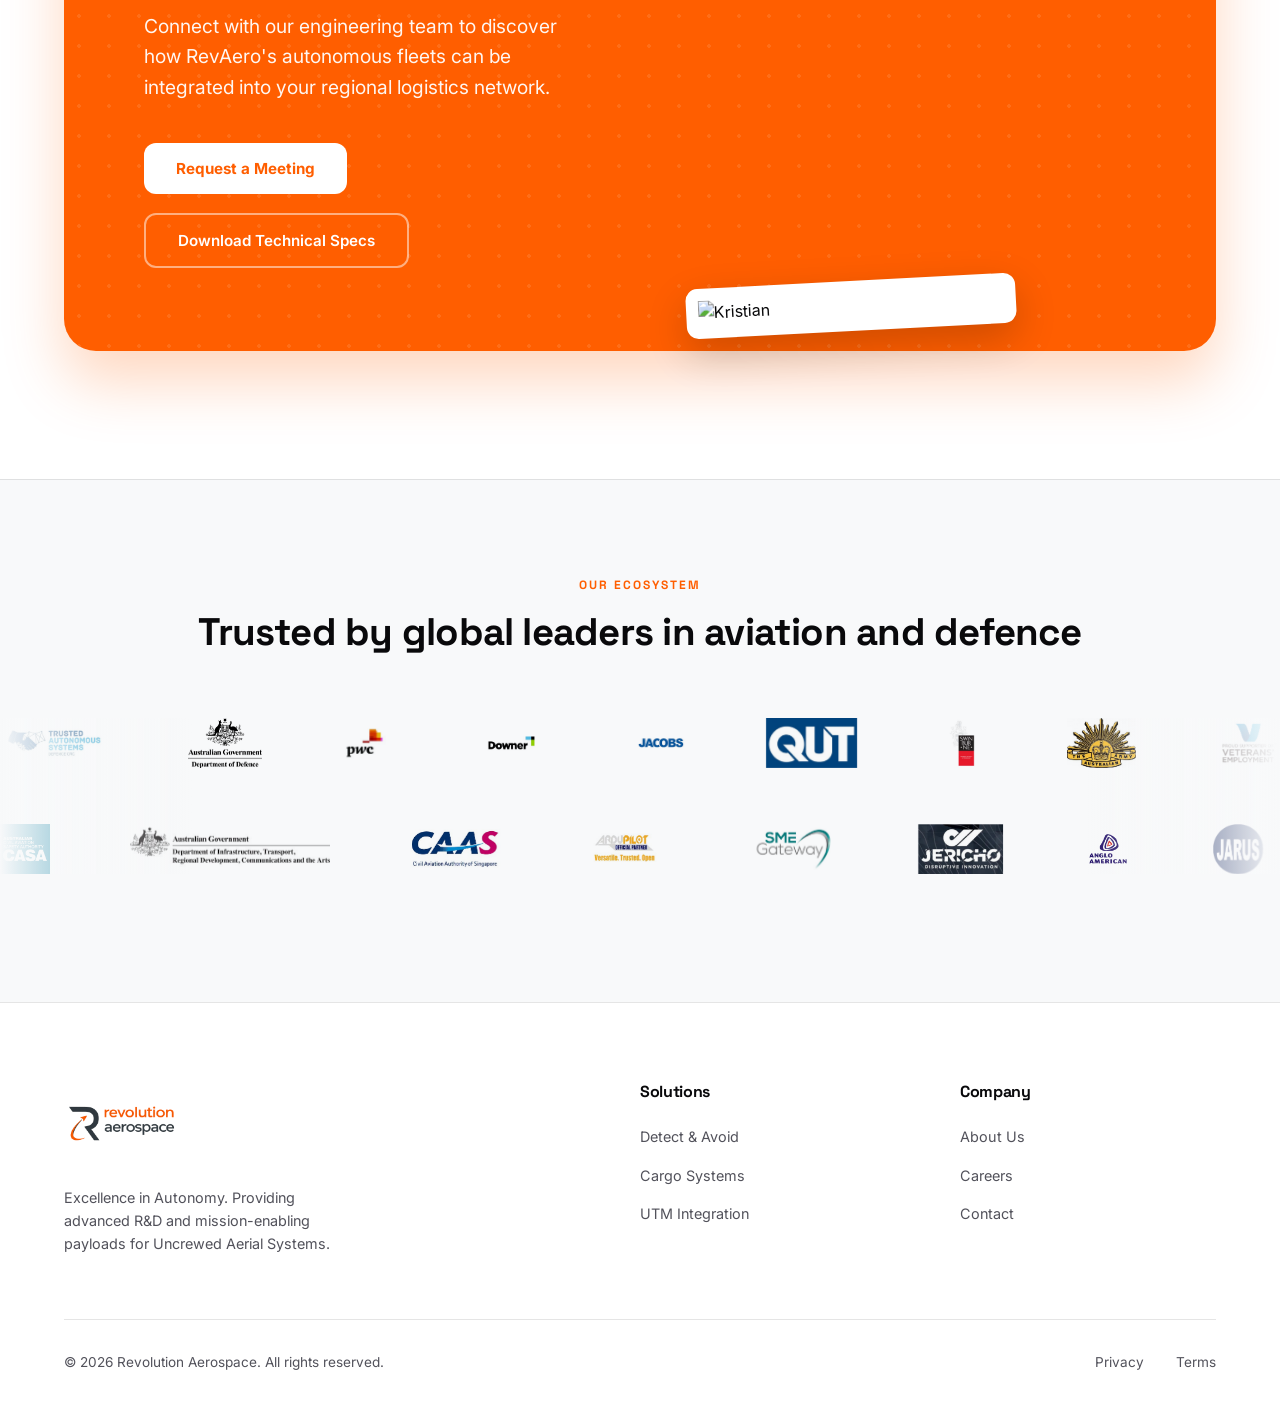
==== commit d2dd59a3: "add video and update cargo" ====
--- a/index.html
+++ b/index.html
@@ -31,7 +31,7 @@
         </div>
 
         <div class="nav-links">
-            <a href="https://revnaerodaa.vercel.app/" >Detect & Avoid</a>
+            <a href="https://revnaerodaa.vercel.app/">Detect & Avoid</a>
             <a href="https://revnaerodaa.vercel.app/" class="active">Cargo Delivery</a>
             <a href="https://ag.revn.aero">Agriculture</a>
         </div>
@@ -97,89 +97,137 @@
 
 
 
-        <section class="fleet-section">
-            <div class="flight-animation-bg">
-                <svg viewBox="0 0 1200 600" preserveAspectRatio="none" class="flight-svg">
-
-                    <path id="flight-route-main" d="M 1300 150 C 900 100, 800 350, 600 250 C 400 150, 300 400, -50 400"
-                        fill="none" stroke="var(--brand-orange)" stroke-width="2" stroke-dasharray="8,8"
-                        opacity="0.4" />
-
-                    <g id="airplane-main">
-                        <image href="/assets/foto/uav2.png" x="-32" y="-32" width="64" height="64"
-                            style="filter: drop-shadow(0 5px 8px rgba(0, 0, 0, 0));" />
-
-                        <animateMotion dur="12s" repeatCount="indefinite" rotate="auto">
-                            <mpath href="#flight-route-main" />
-                        </animateMotion>
-                    </g>
-
-                </svg>
-            </div>
-
-            <div class="section-header-modern reveal">
-                <span class="eyebrow">AIRCRAFT CAPABILITIES</span>
-                <h2>Our Cargo Fleet</h2>
-                <p>Engineered for versatility. From last-mile rapid deployment to heavy industrial lift, our uncrewed
-                    systems are built to perform in unique Australian landscapes.</p>
-            </div>
-
-            <div class="fleet-grid">
-                <div class="fleet-card reveal delay-100">
-                    <div class="card-image-wrapper">
-                        <div class="card-badge">VTOL</div>
-                        <img src="/assets/foto/image019.png" alt="Helios Drone">
-                    </div>
-                    <div class="card-content">
-                        <h3>Helios</h3>
-                        <p class="card-desc">Long endurance uncrewed VTOL platform made with full carbon fibre. Ready
-                            for take-off in 20 minutes.</p>
-                        <ul class="specs-list">
-                            <li><span>Max Payload</span> <strong>8 kg</strong></li>
-                            <li><span>Flight Time</span> <strong>4 hours</strong></li>
-                            <li><span>Max Speed</span> <strong>30 m/s</strong></li>
-                        </ul>
-                        <a href="#" class="card-link">View Details <span>→</span></a>
-                    </div>
-                </div>
-
-                <div class="fleet-card featured reveal delay-200">
-                    <div class="card-image-wrapper">
-                        <div class="card-badge highlight">HEAVY LIFT</div>
-                        <img src="/assets/foto/image095.png" alt="Centaurus Drone">
-                    </div>
-                    <div class="card-content">
-                        <h3>Centaurus</h3>
-                        <p class="card-desc">Medium-to-heavy lift aviation-grade platform. Made with full carbon fibre
-                            for uncompromised performance in harsh terrain and weather.</p>
-                        <ul class="specs-list">
-                            <li><span>Max Payload</span> <strong>30 kg</strong></li>
-                            <li><span>Flight Time</span> <strong>5 hours</strong></li>
-                            <li><span>Range</span> <strong>>100 km</strong></li>
-                        </ul>
-                        <a href="#" class="card-link">View Details <span>→</span></a>
-                    </div>
-                </div>
-
-                <div class="fleet-card reveal delay-300">
-                    <div class="card-image-wrapper">
-                        <div class="card-badge">FIXED WING</div>
-                        <img src="/assets/foto/image096.png" alt="Eurofox Aircraft">
-                    </div>
-                    <div class="card-content">
-                        <h3>Eurofox</h3>
-                        <p class="card-desc">Optionally piloted aircraft featuring a 4-cylinder Rotax engine with
-                            exceptional handling, payload, and performance.</p>
-                        <ul class="specs-list">
-                            <li><span>Max Payload</span> <strong>30 kg</strong></li>
-                            <li><span>Flight Time</span> <strong>2.5 - 5 hours</strong></li>
-                            <li><span>Cruise Speed</span> <strong>30 - 35 m/s</strong></li>
-                        </ul>
-                        <a href="#" class="card-link">View Details <span>→</span></a>
-                    </div>
-                </div>
-            </div>
-        </section>
+        <section class="fleet-scrolly-section" id="fleet-scrolly">
+
+
+            <div class="fleet-sticky-container">
+                <div class="flight-animation-bg"
+                    style="position: absolute; width: 100%; height: 100%; top: 0; left: 0; z-index: 1;">
+                    <svg viewBox="0 0 1200 600" preserveAspectRatio="none" class="flight-svg">
+                        <path id="flight-route-main"
+                            d="M 1300 150 C 900 100, 800 350, 600 250 C 400 150, 300 400, -50 400" fill="none"
+                            stroke="var(--brand-orange)" stroke-width="2" stroke-dasharray="8,8" opacity="0.4" />
+                        <g id="airplane-main">
+                            <image href="/assets/foto/uav2.png" x="-32" y="-32" width="64" height="64"
+                                style="filter: drop-shadow(0 5px 8px rgba(0, 0, 0, 0));" />
+                            <animateMotion dur="12s" repeatCount="indefinite" rotate="auto">
+                                <mpath href="#flight-route-main" />
+                            </animateMotion>
+                        </g>
+                    </svg>
+                </div>
+                <div class="fleet-phase fleet-phase-1 active">
+                    <div class="section-header-modern">
+                        <span class="eyebrow">AIRCRAFT CAPABILITIES</span>
+                        <h2>Our Cargo Fleet</h2>
+                        <p>Engineered for versatility. From last-mile rapid deployment to heavy industrial lift, our
+                            uncrewed systems are built to perform in unique Australian landscapes.</p>
+                    </div>
+
+                    <div class="fleet-grid-2">
+                        <div class="fleet-card featured">
+                            <div class="card-image-wrapper">
+                                <div class="card-badge highlight">IN DEVELOPMENT</div>
+                                <img src="/assets/foto/aestrus.png" alt="Astraeus Drone Concept">
+                            </div>
+                            <div class="card-content">
+                                <h3>Astraeus <br><span class="target-disclaimer">Target Metrics</span></h3>
+                                <p class="card-desc">Our flagship universal cargo concept. True intermodal integration
+                                    with
+                                    seamless side-loading.</p>
+                                <ul class="specs-list">
+                                    <li><span>Payload</span> <strong>990 lb</strong></li>
+                                    <li><span>Range</span> <strong>540 NM</strong></li>
+                                    <li><span>Speed</span> <strong>130 KT</strong></li>
+                                    <li><span>Target OpEx</span> <strong>AU$120 / hr</strong></li>
+                                </ul>
+                                <a href="#" class="card-link">View Pitch Deck <span>→</span></a>
+                            </div>
+                        </div>
+
+                        <div class="fleet-card featured">
+                            <div class="card-image-wrapper">
+                                <div class="card-badge highlight">IN DEVELOPMENT</div>
+                                <img src="/assets/foto/image095.png" alt="Centaurus Drone">
+                            </div>
+                            <div class="card-content">
+                                <h3>Centaurus <br><span class="target-disclaimer">Target Metrics</span></h3>
+                                <p class="card-desc">"The Sprinter". Medium-to-heavy lift aviation-grade platform. Made
+                                    with
+                                    full carbon fibre for harsh terrain.</p>
+                                <ul class="specs-list">
+                                    <li><span>Payload</span> <strong>20 kg</strong></li>
+                                    <li><span>Range</span> <strong>500 km</strong></li>
+                                    <li><span>Speed</span> <strong>140 km/h</strong></li>
+                                    <li><span>Target Cost</span> <strong>$0.015 / kg / km</strong></li>
+                                </ul>
+                                <a href="#" class="card-link">View Pitch Deck <span>→</span></a>
+                            </div>
+                        </div>
+                    </div>
+                </div>
+
+                <div class="fleet-phase fleet-phase-2">
+                    <div class="section-header-modern" style="margin-bottom: 2rem;">
+                        <span class="eyebrow">EXPANDED CAPABILITIES</span>
+                        <h2>Additional Platforms</h2>
+                        <p style="color: var(--text-muted); font-size: 1.1rem;">Specialized VTOL and Fixed Wing
+                            solutions for varied mission requirements.</p>
+                    </div>
+
+                    <div class="fleet-grid-2">
+                        <div class="fleet-card">
+                            <div class="card-image-wrapper">
+                                <div class="card-badge">VTOL</div>
+                                <img src="/assets/foto/image019.png" alt="Helios Drone">
+                            </div>
+                            <div class="card-content">
+                                <h3>Helios</h3>
+                                <p class="card-desc">Long endurance uncrewed VTOL platform made with full carbon fibre.
+                                </p>
+                                <ul class="specs-list">
+                                    <li><span>Max Payload</span> <strong>8 kg</strong></li>
+                                    <li><span>Flight Time</span> <strong>4 hours</strong></li>
+                                    <li><span>Max Speed</span> <strong>30 m/s</strong></li>
+                                </ul>
+                                <a href="#" class="card-link">View Details <span>→</span></a>
+                            </div>
+                        </div>
+
+                        <div class="fleet-card">
+                            <div class="card-image-wrapper">
+                                <div class="card-badge">FIXED WING</div>
+                                <img src="/assets/foto/image096.png" alt="Eurofox Aircraft">
+                            </div>
+                            <div class="card-content">
+                                <h3>Eurofox</h3>
+                                <p class="card-desc">Optionally piloted aircraft featuring exceptional handling and
+                                    performance.</p>
+                                <ul class="specs-list">
+                                    <li><span>Max Payload</span> <strong>30 kg</strong></li>
+                                    <li><span>Flight Time</span> <strong>2.5 - 5 hours</strong></li>
+                                    <li><span>Cruise Speed</span> <strong>30 - 35 m/s</strong></li>
+                                </ul>
+                                <a href="#" class="card-link">View Details <span>→</span></a>
+                            </div>
+                        </div>
+                    </div>
+                </div>
+                <div class="fleet-nav-buttons">
+                    <button class="btn btn-nav-icon" id="btn-prev-phase" disabled>
+                        <svg xmlns="http://www.w3.org/2000/svg" viewBox="0 0 24 24" fill="currentColor">
+                            <path d="M15.41 16.59L10.83 12l4.58-4.59L14 6l-6 6 6 6 1.41-1.41z" />
+                        </svg>
+                    </button>
+                    <button class="btn btn-nav-icon" id="btn-next-phase">
+                        <svg xmlns="http://www.w3.org/2000/svg" viewBox="0 0 24 24" fill="currentColor">
+                            <path d="M8.59 16.59L13.17 12 8.59 7.41 10 6l6 6-6 6-1.41-1.41z" />
+                        </svg>
+                    </button>
+                </div>
+            </div>
+        </section>
+
         <section class="metrics-transparent-section">
             <div class="metrics-container">
                 <div class="metrics-header reveal">
@@ -211,6 +259,7 @@
                 </div>
             </div>
         </section>
+
         <section class="big-statement-section">
             <div class="statement-container reveal statement-anim">
                 <span class="eyebrow statement-eyebrow">THE FUTURE OF FREIGHT</span>
@@ -226,77 +275,24 @@
             <div class="why-us-sticky">
 
                 <div class="why-us-container phase-1 active">
-                    <div class="why-us-image ">
-                        <img src="/assets/foto/image100.png"
-                            alt="RevAero mobile ground control station for cargo service">
+                    <div class="why-us-image video-container">
+                        <img src="/assets/foto/Picture1.png" alt="RevAero mission planning with RevNAV"
+                            class="video-cover">
+                        <div class="play-button" data-video-src="/assets/video/revnav.mp4">
+                            <svg viewBox="0 0 24 24" fill="currentColor">
+                                <path d="M8 5v14l11-7z" />
+                            </svg>
+                        </div>
                         <div class="orange-accent-box"></div>
                     </div>
 
                     <div class="why-us-content  delay-100">
-                        <span class="eyebrow" style="color: #fff;">OUR SERVICES <span
+                        <span class="eyebrow" style="color: #fff;">MISSION PLANNING & COMPLIANCE <span
                                 style="display:inline-block; width: 40px; height: 1px; background: var(--brand-orange); margin-left: 10px; vertical-align: middle;"></span></span>
-                        <h2>REVOLUTION AEROSPACE CARGO SERVICE</h2>
-                        <p class="desc">A transformative leap forward in logistics. Our RACS services surpass
-                            traditional transport methods by navigating directly to specific destinations, providing
-                            rapid response and swift humanitarian aid delivery to isolated communities across the unique
-                            Australian landscape.
-                        </p>
-
-                        <div class="why-features">
-                            <div class="why-feature">
-                                <div class="icon-outline">
-                                    <svg fill="none" viewBox="0 0 24 24" stroke="currentColor">
-                                        <path stroke-linecap="round" stroke-linejoin="round" stroke-width="1.5"
-                                            d="M13 10V3L4 14h7v7l9-11h-7z" />
-                                    </svg>
-                                </div>
-                                <div class="text">
-                                    <h4>RAPID & DIRECT DELIVERY</h4>
-                                    <p>Navigates directly to destinations, eliminating intermediate hubs for faster
-                                        delivery in time-sensitive and emergency scenarios.</p>
-                                </div>
-                            </div>
-
-                            <div class="why-feature">
-                                <div class="icon-outline">
-                                    <svg fill="none" viewBox="0 0 24 24" stroke="currentColor">
-                                        <path stroke-linecap="round" stroke-linejoin="round" stroke-width="1.5"
-                                            d="M4 16v1a3 3 0 003 3h10a3 3 0 003-3v-1m-4-8l-4-4m0 0L8 8m4-4v12" />
-                                    </svg>
-                                </div>
-                                <div class="text">
-                                    <h4>VTOL AGILITY</h4>
-                                    <p>Vertical takeoff and landing capabilities adapt to challenging terrains and
-                                        remote locations without the need for extensive infrastructure.</p>
-                                </div>
-                            </div>
-
-                            <div class="why-feature">
-                                <div class="icon-outline">
-                                    <svg fill="none" viewBox="0 0 24 24" stroke="currentColor">
-                                        <path stroke-linecap="round" stroke-linejoin="round" stroke-width="1.5"
-                                            d="M9 12l2 2 4-4m6 2a9 9 0 11-18 0 9 9 0 0118 0z" />
-                                    </svg>
-                                </div>
-                                <div class="text">
-                                    <h4>COST-EFFECTIVE EFFICIENCY</h4>
-                                    <p>Lower operating costs, reduced fuel consumption, and easily programmable flight
-                                        paths make it a superior solution for frequent missions.</p>
-                                </div>
-                            </div>
-                        </div>
-                    </div>
-                </div>
-
-                <div class="why-us-container phase-2">
-                    <div class="why-us-content">
-                        <span class="eyebrow" style="color: #fff;">OUR COMMITMENT <span
-                                style="display:inline-block; width: 40px; height: 1px; background: var(--brand-orange); margin-left: 10px; vertical-align: middle;"></span></span>
-                        <h2>MORE THAN JUST CARGO DELIVERY</h2>
-                        <p class="desc">RevAero’s RACS incorporates our in-house designed and developed Detect and Avoid
-                            (DAA) and UAS Traffic Management (UTM) systems, along with our broader fleet of UAS to
-                            provide an end-to-end operational middle-mile and last-mile cargo delivery for payloads up
-                            to 55 kg, over commercially viable ranges operating for up to 4 hours.
+                        <h2>RevNAV: THE SORA COMPLIANCE ENGINE</h2>
+                        <p class="desc">A complete cargo system starts long before takeoff. RevNAV automates regulatory
+                            risk by converting complex JARUS SORA requirements into actionable data layers, de-risking
+                            your operations before the aircraft even leaves the ground.
                         </p>
 
                         <div class="why-features">
@@ -308,11 +304,24 @@
                                     </svg>
                                 </div>
                                 <div class="text">
-                                    <h4>BRIDGING THE INFRASTRUCTURE GAP</h4>
-                                    <p>Delivering into remote areas, bridging the gap for sites disadvantaged by absent
-                                        infrastructure. Deployable across the Asia-Pacific as a permanent logistics
-                                        solution or an urgent response to Humanitarian Aid / Disaster Recovery (HADR)
-                                        scenarios.</p>
+                                    <h4>AUTOMATED GROUND BUFFERS</h4>
+                                    <p>Automatically generates optimised safety zones and containment buffers tailored
+                                        to your specific airframe performance and flight termination reliability.</p>
+                                </div>
+                            </div>
+
+                            <div class="why-feature">
+                                <div class="icon-outline">
+                                    <svg fill="none" viewBox="0 0 24 24" stroke="currentColor">
+                                        <path stroke-linecap="round" stroke-linejoin="round" stroke-width="1.5"
+                                            d="M4 16v1a3 3 0 003 3h10a3 3 0 003-3v-1m-4-8l-4-4m0 0L8 8m4-4v12" />
+                                    </svg>
+                                </div>
+                                <div class="text">
+                                    <h4>TACTICAL ASSURANCE VALIDATION</h4>
+                                    <p>Executes an automated 6-point pre-flight validation covering critical safety
+                                        factors, including high-resolution 3D terrain collision and C2 link feasibility
+                                        modeling.</p>
                                 </div>
                             </div>
 
@@ -324,17 +333,80 @@
                                     </svg>
                                 </div>
                                 <div class="text">
-                                    <h4>HARSH ENVIRONMENT CAPABLE</h4>
-                                    <p>Our flagship aircraft is capable of operating in harsh weather conditions,
-                                        carrying a significant payload with applications in military logistics,
-                                        humanitarian assistance, and disaster relief scenarios.</p>
-                                </div>
-                            </div>
-                        </div>
-                    </div>
-
-                    <div class="why-us-image phase-2-img">
-                        <img src="/assets/foto/image074.jpg" alt="RevAero Rapid Deployment">
+                                    <h4>INTELLIGENT POPULATION DATA</h4>
+                                    <p>Calculates dynamic "No-Fly" zones and Adjacent Area metrics by analyzing
+                                        real-time max/average population density against desired SAIL requirements.</p>
+                                </div>
+                            </div>
+                        </div>
+                    </div>
+                </div>
+
+                <div class="why-us-container phase-2">
+                    <div class="why-us-content">
+                        <span class="eyebrow" style="color: #fff;">FLEET & TRAFFIC MANAGEMENT <span
+                                style="display:inline-block; width: 40px; height: 1px; background: var(--brand-orange); margin-left: 10px; vertical-align: middle;"></span></span>
+                        <h2>RevOPS: UNIFIED TACTICAL CONTROL</h2>
+                        <p class="desc">Scaling a cargo operation requires more than just adding aircraft. RevOPS acts
+                            as the central nervous system of your fleet, providing advanced UAS Traffic Management (UTM)
+                            and multi-vehicle control to integrate crewed and uncrewed traffic safely at scale.
+                        </p>
+
+                        <div class="why-features">
+                            <div class="why-feature">
+                                <div class="icon-outline">
+                                    <svg fill="none" viewBox="0 0 24 24" stroke="currentColor">
+                                        <path stroke-linecap="round" stroke-linejoin="round" stroke-width="1.5"
+                                            d="M8 7h12m0 0l-4-4m4 4l-4 4m0 6H4m0 0l4 4m-4-4l4-4" />
+                                    </svg>
+                                </div>
+                                <div class="text">
+                                    <h4>CENTRALISED ROUTING & SCHEDULING</h4>
+                                    <p>An industry-leading algorithm that balances demand, capacity, and fairness,
+                                        allowing operators to prioritize preferences like on-time arrival or minimum
+                                        distance.</p>
+                                </div>
+                            </div>
+
+                            <div class="why-feature">
+                                <div class="icon-outline">
+                                    <svg fill="none" viewBox="0 0 24 24" stroke="currentColor">
+                                        <path stroke-linecap="round" stroke-linejoin="round" stroke-width="1.5"
+                                            d="M19 11H5m14 0a2 2 0 012 2v6a2 2 0 01-2 2H5a2 2 0 01-2-2v-6a2 2 0 012-2m14 0V9a2 2 0 00-2-2M5 11V9a2 2 0 002-2m0 0V5a2 2 0 012-2h6a2 2 0 012 2v2M7 7h10" />
+                                    </svg>
+                                </div>
+                                <div class="text">
+                                    <h4>MULTI-VEHICLE FLEET MANAGEMENT</h4>
+                                    <p>Empowers a single operator to oversee multiple autonomous missions simultaneously
+                                        via a unified MAVLink connection—a true force-multiplier for your logistics
+                                        network.</p>
+                                </div>
+                            </div>
+
+                            <div class="why-feature">
+                                <div class="icon-outline">
+                                    <svg fill="none" viewBox="0 0 24 24" stroke="currentColor">
+                                        <path stroke-linecap="round" stroke-linejoin="round" stroke-width="1.5"
+                                            d="M9 12l2 2 4-4m6 2a9 9 0 11-18 0 9 9 0 0118 0z" />
+                                    </svg>
+                                </div>
+                                <div class="text">
+                                    <h4>DYNAMIC DECONFLICTION</h4>
+                                    <p>Seamlessly integrates with our onboard Detect and Avoid (DAA) payload to execute
+                                        dynamic rerouting and tactical deconfliction in complex, shared airspaces.</p>
+                                </div>
+                            </div>
+                        </div>
+                    </div>
+
+                    <div class="why-us-image phase-2-img video-container">
+                        <img src="/assets/foto/image100.png" alt="RevAero Fleet Management and RevOPS"
+                            class="video-cover">
+                        <div class="play-button" data-video-src="/assets/video/revops.mp4">
+                            <svg viewBox="0 0 24 24" fill="currentColor">
+                                <path d="M8 5v14l11-7z" />
+                            </svg>
+                        </div>
                         <div class="orange-accent-box"></div>
                     </div>
                 </div>
@@ -345,8 +417,18 @@
         <section class="partner-scrolly" id="partner-scrolly">
             <div class="partner-sticky">
 
-                <div class="bg-phase bg-phase-1 active" style="background-image: url('/assets/foto/team2.jpg');"></div>
-                <div class="bg-phase bg-phase-2" style="background-image: url('/assets/foto/image042.png');"></div>
+                <div class="bg-phase bg-phase-1 active">
+                    <video autoplay loop muted playsinline class="bg-video">
+                        <source src="/assets/video/revfleet.mp4" type="video/mp4">
+                    </video>
+                </div>
+
+                <div class="bg-phase bg-phase-2">
+                    <video autoplay loop muted playsinline class="bg-video">
+                        <source src="/assets/video/daa.mp4" type="video/mp4">
+                    </video>
+                </div>
+
                 <div class="cta-overlay-sticky"></div>
 
                 <div class="partner-content-stack">
@@ -354,25 +436,41 @@
                     <div class="partner-container p-phase-1 active">
                         <div class="cta-content">
                             <div class="cta-header">
-                                <span class="line"></span> <span class="eyebrow-cta">PARTNER WITH US</span>
-                            </div>
-                            <h2>INTEGRATE AUTONOMOUS<br>CARGO TODAY</h2>
-                            <p>Eliminate the need for intermediate hubs and extensive ground infrastructure. Connect
-                                with our engineering team to revolutionize your middle-mile logistics.</p>
-                            <button class="btn btn-red-cta">SCHEDULE A CONSULTATION</button>
+                                <span class="line"></span> <span class="eyebrow-cta">THE AIRCRAFT</span>
+                            </div>
+                            <h2>RevFleet: ROBUST &<br>SCALABLE UAS</h2>
+                            <p>The physical backbone of our Cargo System. RevFleet comprises our highly capable uncrewed
+                                platforms, including the long-endurance Helios and the medium-to-heavy lift Centaurus.
+                                Engineered with full carbon fibre to deliver payloads safely across challenging and
+                                remote Australian terrains.</p>
+
+                            <div class="cta-action-group">
+                                <button class="btn btn-red-cta open-video-modal"
+                                    data-video-src="/assets/video/revfleet.mp4">
+                                    WATCH VIDEO
+                                </button>
+                            </div>
+
                         </div>
                     </div>
 
                     <div class="partner-container p-phase-2">
                         <div class="cta-content right-aligned">
                             <div class="cta-header">
-                                <span class="eyebrow-cta">CUSTOM ENGINEERING</span> <span class="line"></span>
-                            </div>
-                            <h2>CERTIFIED & SCALABLE<br>OPERATIONS</h2>
-                            <p>Beyond hardware, we deliver comprehensive integration support. From rigorous Test &
-                                Evaluation to navigating complex regulatory frameworks, our experts ensure your
-                                autonomous fleet is fully certified, safe, and mission-ready.</p>
-                            <button class="btn btn-red-cta">SPEAK TO OUR EXPERTS</button>
+                                <span class="eyebrow-cta">ONBOARD SURVEILLANCE</span> <span class="line"></span>
+                            </div>
+                            <h2>DETECT AND AVOID<br>(DAA) PAYLOAD</h2>
+                            <p>True Beyond Visual Line of Sight (BVLOS) operations require safe separation. Our in-house
+                                miniaturised DAA payload employs real-time computer vision and neural networks to
+                                detect, track, and avoid both cooperative and uncooperative aircraft in complex
+                                airspaces.</p>
+
+                            <div class="cta-action-group" style="justify-content: flex-end;">
+                                <button class="btn btn-red-cta open-video-modal" data-video-src="/assets/video/daa.mp4">
+                                    WATCH VIDEO
+                                </button>
+                            </div>
+
                         </div>
                     </div>
 
@@ -488,7 +586,7 @@
             </div>
         </section>
 
-        <section class="parallax-separator" style="background-image: url('/assets/foto/image092.png'); ">
+        <section class="parallax-separator" style="background-image: url('/assets/foto/team3.png'); ">
             <div class="parallax-overlay-light"></div>
             <div class="parallax-content text-center reveal">
                 <span class="eyebrow" style="color: var(--brand-orange);">More Than Just Cargo</span>
@@ -532,46 +630,75 @@
                         <thead>
                             <tr>
                                 <th>FEATURES</th>
+                                <th class="highlight-col">Astraeus <br><span
+                                        style="font-size: 0.75rem; font-weight: normal; opacity: 0.8; color: var(--text-muted);">Target
+                                        Metrics</span></th>
+                                <th class="highlight-col">Centaurus <br><span
+                                        style="font-size: 0.75rem; font-weight: normal; opacity: 0.8; color: var(--text-muted);">Target
+                                        Metrics</span></th>
                                 <th>Helios</th>
-                                <th >Centaurus</th>
                                 <th>Eurofox</th>
                             </tr>
                         </thead>
                         <tbody>
                             <tr>
                                 <td class="feature-name">Platform Type</td>
+                                <td>Universal Cargo Concept</td>
+                                <td>Heavy Lift Aviation-Grade</td>
                                 <td>Long Endurance VTOL</td>
-                                <td >Heavy Lift Aviation-Grade</td>
                                 <td>Optionally Piloted Fixed Wing</td>
                             </tr>
                             <tr>
                                 <td class="feature-name">Max Payload</td>
+                                <td><strong>990 lb</strong></td>
+                                <td><strong>20 kg</strong></td>
                                 <td>8 kg</td>
-                                <td >30 kg</td>
                                 <td>30 kg</td>
                             </tr>
                             <tr>
-                                <td class="feature-name">Flight Time</td>
+                                <td class="feature-name">Range / Flight Time</td>
+                                <td><strong>540 NM</strong></td>
+                                <td><strong>500 km</strong></td>
                                 <td>4 hours</td>
-                                <td >5 hours</td>
                                 <td>2.5 - 5 hours</td>
                             </tr>
                             <tr>
                                 <td class="feature-name">Maximum Airspeed</td>
+                                <td><strong>130 KT</strong></td>
+                                <td><strong>140 km/h</strong></td>
                                 <td>30 m/s</td>
-                                <td >Optimal for range >100 km</td>
                                 <td>40 m/s (Cruise: 30-35 m/s)</td>
                             </tr>
+
                             <tr>
-                                <td class="feature-name">Build Material</td>
-                                <td>Full Carbon Fibre</td>
-                                <td >Full Carbon Fibre</td>
-                                <td>Aviation Standard</td>
+                                <td class="feature-name">Capital Cost (Purchase)</td>
+                                <td>TBA</td>
+                                <td><strong>$120,000</strong></td>
+                                <td>Contact Us</td>
+                                <td>Contact Us</td>
                             </tr>
+                            <tr>
+                                <td class="feature-name">Target OpEx</td>
+                                <td><strong>AU$120 / hr</strong></td>
+                                <td><strong>$42 / hr</strong> <br><span
+                                        style="font-size: 0.8rem; color: var(--text-muted);">(1:30 Pilot Ratio)</span>
+                                </td>
+                                <td>Contact Us</td>
+                                <td>Contact Us</td>
+                            </tr>
+                            <tr>
+                                <td class="feature-name">Cost / kg / km</td>
+                                <td>TBA</td>
+                                <td><strong>$0.015</strong></td>
+                                <td>Contact Us</td>
+                                <td>Contact Us</td>
+                            </tr>
+
                             <tr class="action-row">
                                 <td></td>
+                                <td><a href="#" class="table-link">View Pitch Deck</a></td>
+                                <td><a href="#" class="table-link">View Pitch Deck</a></td>
                                 <td><a href="#" class="table-link">View Sheet</a></td>
-                                <td ><a href="#" class="table-link">View Sheet</a></td>
                                 <td><a href="#" class="table-link">View Sheet</a></td>
                             </tr>
                         </tbody>
@@ -580,12 +707,14 @@
             </div>
         </section>
 
-      <section class="crm-integration-section">
+        <section class="crm-integration-section">
             <div class="crm-container">
                 <div class="crm-text reveal">
                     <span class="eyebrow">FLEET INQUIRY</span>
                     <h2>Tailored Cargo Solutions</h2>
-                    <p>Discover how RevAero's autonomous cargo delivery fleets can transform your logistics. Connect with our engineering and operations team to find the perfect platform for your unique payload and range requirements.</p>
+                    <p>Discover how RevAero's autonomous cargo delivery fleets can transform your logistics. Connect
+                        with our engineering and operations team to find the perfect platform for your unique payload
+                        and range requirements.</p>
 
                     <ul class="crm-features-list">
                         <li>
@@ -593,21 +722,24 @@
                                 <path stroke-linecap="round" stroke-linejoin="round" stroke-width="2"
                                     d="M5 13l4 4L19 7" />
                             </svg>
-                            <span><strong>Custom Route Planning:</strong> Feasibility assessments for your specific operational areas.</span>
+                            <span><strong>Custom Route Planning:</strong> Feasibility assessments for your specific
+                                operational areas.</span>
                         </li>
                         <li>
                             <svg fill="none" viewBox="0 0 24 24" stroke="currentColor">
                                 <path stroke-linecap="round" stroke-linejoin="round" stroke-width="2"
                                     d="M5 13l4 4L19 7" />
                             </svg>
-                            <span><strong>Payload Integration:</strong> Consulting on adapting our platforms for specialized or sensitive cargo.</span>
+                            <span><strong>Payload Integration:</strong> Consulting on adapting our platforms for
+                                specialized or sensitive cargo.</span>
                         </li>
                         <li>
                             <svg fill="none" viewBox="0 0 24 24" stroke="currentColor">
                                 <path stroke-linecap="round" stroke-linejoin="round" stroke-width="2"
                                     d="M5 13l4 4L19 7" />
                             </svg>
-                            <span><strong>Regulatory Support:</strong> Guidance on BVLOS and CASA compliance for your specific missions.</span>
+                            <span><strong>Regulatory Support:</strong> Guidance on BVLOS and CASA compliance for your
+                                specific missions.</span>
                         </li>
                     </ul>
                 </div>
@@ -837,6 +969,27 @@
 
     </main>
     <script src="script.js"></script>
+    <div class="fleet-modal-overlay" id="fleet-modal">
+        <div class="fleet-modal-container">
+            <button class="fleet-modal-close" id="modal-close">×</button>
+            <div class="fleet-modal-image-area">
+                <img src="" alt="Aircraft" id="modal-img">
+            </div>
+            <div class="fleet-modal-content-area">
+                <h2 id="modal-title">Aircraft Name</h2>
+                <p class="desc" id="modal-desc">Description goes here.</p>
+                <ul class="specs-list" id="modal-specs">
+                </ul>
+            </div>
+        </div>
+    </div>
+
+    <div class="video-modal-overlay" id="video-modal">
+        <div class="video-modal-container">
+            <button class="video-modal-close" id="video-modal-close">&times;</button>
+            <video src="" id="modal-video-player" controls playsinline></video>
+        </div>
+    </div>
 </body>
 
 </html>
--- a/cargo.css
+++ b/cargo.css
@@ -469,7 +469,10 @@
   position: relative;
   height: 240px;
   overflow: hidden;
-  background-color: var(--bg-card);
+  /* background-color: var(--bg-card); */
+  background-image: url("assets/foto/cloud.png");
+  background-size: cover;
+  background-position: center;
 }
 
 .card-image-wrapper img {
@@ -1367,15 +1370,14 @@
   align-items: center;
 }
 
-.cta-overlay {
+.cta-overlay-sticky {
   position: absolute;
   inset: 0;
-  /* Gradien gelap dari kiri ke kanan */
   background: linear-gradient(
     90deg,
-    rgba(0, 0, 0, 0.9) 0%,
-    rgba(0, 0, 0, 0.7) 50%,
-    rgba(0, 0, 0, 0.2) 100%
+    rgb(0 0 0 / 85%) 0%,
+    rgb(0 0 0 / 16%) 50%,
+    rgb(0 0 0 / 85%) 100%
   );
   z-index: 1;
 }
@@ -1393,6 +1395,7 @@
   gap: 15px;
   margin-bottom: 1rem;
 }
+http://127.0.0.1:3000/pushgithubcargo/index.html?serverWindowId=b734f7bf-3eca-410d-be27-9da07f4c50fa#
 
 .cta-header .line {
   width: 50px;
@@ -2172,7 +2175,7 @@
   }
   .card-1 {
     top: -20px; /* Terry di atas */
-    right:100px;
+    right: 100px;
     transform: rotate(4deg);
     z-index: 1;
   }
@@ -2192,7 +2195,7 @@
     padding: 12px; /* Padding putih di sekeliling foto */
     box-shadow: 0 15px 40px rgba(0, 0, 0, 0.2);
     transition: transform 0.5s cubic-bezier(0.165, 0.84, 0.44, 1);
-    width: 230px!important; /* Ukuran tetap agar wajah terjaga proporsinya */
+    width: 230px !important; /* Ukuran tetap agar wajah terjaga proporsinya */
   }
 
   .cta-orange-card {
@@ -2208,7 +2211,7 @@
     padding: 1rem 1rem;
     border-radius: 24px;
   }
-    .cta-visual-cards {
+  .cta-visual-cards {
     min-height: 420px;
   }
   .card-1 {
@@ -2218,7 +2221,7 @@
   }
   .card-2 {
     bottom: 10%;
-    left:15%;
+    left: 15%;
     width: 85%;
   }
 }
@@ -2266,7 +2269,7 @@
   background: linear-gradient(
     90deg,
     rgba(0, 0, 0, 0.95) 0%,
-    rgba(0, 0, 0, 0.5) 50%,
+    rgba(0, 0, 0, 0.06) 50%,
     rgba(0, 0, 0, 0.95) 100%
   );
   z-index: 1; /* Di atas gambar, di bawah teks */
@@ -2282,15 +2285,79 @@
   z-index: 2;
 }
 
+/* Pastikan container menggunakan Flexbox untuk mensejajarkan kiri-kanan */
 .partner-container {
   grid-column: 1;
   grid-row: 1;
   display: flex;
   align-items: center;
+  justify-content: space-between; /* Menjauhkan teks dan gambar */
+  gap: 4rem; /* Jarak antara teks dan gambar */
+  width: 100%;
   visibility: hidden;
   pointer-events: none;
 }
 
+/* Styling & Animasi untuk Gambar di Samping */
+.cta-side-image {
+  flex: 1;
+  max-width: 500px;
+  opacity: 0;
+  transition: all 0.8s cubic-bezier(0.165, 0.84, 0.44, 1);
+}
+
+.cta-side-image img {
+  width: 100%;
+  height: auto;
+  border-radius: 16px;
+  box-shadow: 0 20px 40px rgba(0, 0, 0, 0.4);
+  border: 1px solid rgba(255, 255, 255, 0.1);
+}
+
+/* Animasi Masuk Gambar Fase 1 (Dari Kanan ke Kiri) */
+.p-phase-1 .cta-side-image {
+  transform: translateX(100px);
+}
+.p-phase-1.active .cta-side-image {
+  opacity: 1;
+  transform: translateX(0);
+}
+
+/* Animasi Masuk Gambar Fase 2 (Dari Kiri ke Kanan) */
+.p-phase-2 .cta-side-image {
+  transform: translateX(-100px);
+}
+.p-phase-2.active .cta-side-image {
+  opacity: 1;
+  transform: translateX(0);
+}
+
+/* Responsif untuk Mobile (Ditumpuk Atas-Bawah) */
+@media (max-width: 992px) {
+  .partner-container {
+    flex-direction: column;
+    justify-content: center;
+    text-align: center;
+    gap: 2rem;
+  }
+
+  /* Balik urutan di Fase 2 agar di HP tetap gambar/teks berurutan logis */
+  .p-phase-2 {
+    justify-content: space-between; /* <-- INI KUNCI FIX-NYA: Ganti dari flex-end menjadi space-between */
+  }
+
+  .cta-side-image {
+    max-width: 80%;
+  }
+
+  .p-phase-2 .cta-content.right-aligned {
+    text-align: center;
+  }
+
+  .p-phase-2 .cta-header {
+    justify-content: center;
+  }
+}
 .partner-container.active {
   visibility: visible;
   pointer-events: auto;
@@ -2490,27 +2557,316 @@
   }
 }
 
-
-
 /* ==========================================
-   FLEET DETAILS MODERN OVERLAY (MODAL)
+   RESPONSIVE: FLEET SCROLLY & MODAL
+   ========================================== */
+/* ==========================================
+   RESPONSIVE: FLEET SCROLLY & MODAL (PERBAIKAN ANIMASI)
+   ========================================== */
+@media (max-width: 992px) {
+  /* 1. Kembalikan Tinggi untuk ruang scroll animasi JS */
+  /* .fleet-scrolly-section {
+    height: 200vh !important;
+    padding-top: 50px !important;
+  } */
+
+  /* 2. Kunci layar agar animasi bisa berjalan di tempat (Sticky) */
+  .fleet-sticky-container {
+    position: sticky !important;
+    top: 0;
+    height: 100vh !important;
+    display: flex !important;
+    align-items: center;
+    overflow: hidden !important;
+    padding: 0 5% !important;
+  }
+
+  /* 3. Kembalikan sifat Fase (Sembunyi sebelum waktunya/di-scroll) */
+  .fleet-phase {
+    position: absolute !important;
+    width: 100% !important;
+    left: 50% !important;
+    transform: translateX(-50%) translateY(50px) !important;
+    opacity: 0 !important;
+    visibility: hidden !important;
+    pointer-events: none !important;
+    padding: 0 5% !important;
+    margin: 0 !important;
+  }
+
+  /* Saat di-scroll, Fase menjadi aktif */
+  .fleet-phase.active {
+    transform: translateX(-50%) translateY(0) !important;
+    opacity: 1 !important;
+    visibility: visible !important;
+    pointer-events: auto !important;
+  }
+
+  /* Animasi khusus Fase 1 menghilang ke atas */
+  .fleet-phase-1:not(.active) {
+    transform: translateX(-50%) translateY(-100px) !important;
+  }
+
+  /* 4. Grid vertikal untuk kartu */
+  .fleet-grid-2 {
+    display: grid !important;
+    grid-template-columns: 1fr !important;
+    gap: 0.8rem !important; /* Dirapatkan maksimal */
+  }
+
+  /* ==========================================================
+     5. KOMPRESI EKSTREM AGAR MUAT 1 LAYAR HP (Anti-Nyangkut)
+     ========================================================== */
+  .fleet-phase .section-header-modern {
+    margin-bottom: 0.8rem !important;
+    text-align: center;
+  }
+
+  .fleet-phase .section-header-modern h2 {
+    font-size: 1.6rem !important;
+    margin-bottom: 0.2rem !important;
+  }
+
+  .fleet-phase .section-header-modern p {
+    font-size: 0.85rem !important;
+    margin-bottom: 0 !important;
+    display: -webkit-box;
+    -webkit-line-clamp: 2; /* Batasi teks header maksimal 2 baris */
+    -webkit-box-orient: vertical;
+    overflow: hidden;
+  }
+
+  .card-image-wrapper {
+    height: 110px !important; /* Gambar dipendekkan banyak */
+  }
+
+  .card-content {
+    padding: 1rem !important;
+  }
+
+  .card-content h3 {
+    font-size: 1.2rem !important;
+    margin-bottom: 0 !important;
+  }
+
+  /* TRIK UTAMA: Sembunyikan deskripsi di kartu agar tidak makan tempat! */
+  /* Tenang, teks deskripsinya tetap muncul kok saat Modal/View Details diklik */
+  .card-desc {
+    display: none !important;
+  }
+
+  .specs-list {
+    padding-top: 0.5rem !important;
+    margin-bottom: 0.5rem !important;
+  }
+
+  .specs-list li {
+    margin-bottom: 0.2rem !important;
+    font-size: 0.8rem !important;
+  }
+
+  .card-link {
+    font-size: 0.85rem !important;
+  }
+
+  /* Latar animasi redup */
+  .flight-animation-bg {
+    height: 100% !important;
+    opacity: 0.15 !important;
+  }
+  .fleet-grid-2 {
+    grid-template-columns: 1fr;
+  }
+  .fleet-sticky-container {
+    align-items: flex-start;
+    padding-top: 50px;
+  }
+  .fleet-phase {
+    transform: translateX(-50%) translateY(50px);
+  }
+
+  /* 1. Tampilkan kembali SVG Animasi */
+  .flight-animation-bg {
+    opacity: 0.8 !important; /* Naikkan opacity agar garis & pesawat terlihat jelas */
+    z-index: 0 !important;
+  }
+
+  /* 2. Pusatkan Teks Judul */
+  .fleet-phase .section-header-modern {
+    margin: 0 auto 2rem auto !important;
+    text-align: center !important;
+    width: 100%;
+  }
+
+  .fleet-phase .section-header-modern p {
+    display: block !important;
+    -webkit-line-clamp: unset !important; /* Hilangkan potongan batasan baris teks */
+    margin: 0 auto !important;
+  }
+
+  /* 3. Kembalikan Ukuran Card Agar Tidak Pendek */
+  /* Kita buat jadi 2 kolom di ukuran tablet agar card bisa tinggi tanpa menembus batas layar bawah */
+  .fleet-grid-2 {
+    display: grid !important;
+    grid-template-columns: repeat(2, 1fr) !important;
+    gap: 1.5rem !important;
+  }
+
+  .card-image-wrapper {
+    height: 180px !important; /* Tinggikan gambar (sebelumnya sangat pendek 110px) */
+  }
+
+  .card-desc {
+    display: block !important; /* Munculkan lagi deskripsi yang sebelumnya disembunyikan */
+    font-size: 0.9rem !important;
+    margin-bottom: 1rem !important;
+  }
+}
+/* Khusus Mobile Phone (Maksimal 768px) */
+@media (max-width: 768px) {
+  /* --- Penyesuaian Teks & Spasi Section Fleet --- */
+  .fleet-phase .section-header-modern {
+    text-align: left; /* Rata kiri lebih enak dibaca di HP */
+    margin-bottom: 2rem;
+  }
+  .fleet-phase .section-header-modern h2 {
+    font-size: 2rem;
+  }
+  .card-content {
+    padding: 1.5rem; /* Kurangi padding kartu di HP */
+  }
+
+  /* --- Penyesuaian Modal (View Details) --- */
+  .fleet-modal-container {
+    grid-template-columns: 1fr;
+    width: 95%;
+    max-height: 85vh; /* Jangan penuhi 100% layar, sisakan sedikit ruang */
+    overflow-y: auto; /* Izinkan scroll di dalam modal jika teksnya panjang */
+    border-radius: 16px;
+  }
+
+  .fleet-modal-image-area {
+    height: 220px;
+    padding: 1.5rem;
+    background-image: url("assets/foto/cloud.png");
+    background-size: cover;
+    background-position: center;
+  }
+
+  .fleet-modal-content-area {
+    padding: 1.5rem;
+  }
+
+  .fleet-modal-content-area h2 {
+    font-size: 1.5rem;
+    margin-bottom: 0.5rem;
+  }
+
+  .fleet-modal-content-area .desc {
+    font-size: 0.9rem;
+    margin-bottom: 1.5rem;
+  }
+
+  /* Tombol Close sedikit dikecilkan dan warnanya ditegaskan */
+  .fleet-modal-close {
+    top: 10px;
+    right: 10px;
+    width: 35px;
+    height: 35px;
+    font-size: 1.2rem;
+    background: rgba(
+      255,
+      255,
+      255,
+      0.9
+    ); /* Latar putih transparan agar terlihat di atas gambar */
+    box-shadow: 0 4px 10px rgba(0, 0, 0, 0.1);
+  }
+}
+/* ==========================================
+   FLEET SCROLLYTELLING SECTION (PHASE 1 & 2)
+   ========================================== */
+.fleet-scrolly-section {
+  position: relative;
+  background-color: var(--bg-light);
+  height: 200vh;
+  z-index: 1; /* Membuat konteks tumpukan dasar */
+}
+
+/* FIX: Paksa animasi path SVG ke paling belakang layar */
+.flight-animation-bg {
+  position: absolute;
+  top: 0;
+  left: 0;
+  width: 100%;
+  height: 100%;
+  z-index: -1 !important; /* !important menimpa inline style di HTML */
+  pointer-events: none; /* Mencegah path menghalangi klik kursor */
+}
+
+.fleet-sticky-container {
+  position: sticky;
+  top: 0;
+  height: 117vh;
+  display: flex;
+  align-items: center;
+  justify-content: center;
+  overflow: hidden;
+  padding: 0 5%;
+  z-index: 2; /* Konten pesawat maju ke depan */
+}
+
+/* Base style untuk fase (Menunggu di bawah layar) */
+.fleet-phase {
+  position: absolute;
+  width: 100%;
+  max-width: 1200px;
+  left: 50%;
+  transform: translateX(-50%) translateY(100px);
+  opacity: 0;
+  visibility: hidden;
+  pointer-events: none;
+  transition: all 0.8s cubic-bezier(0.165, 0.84, 0.44, 1);
+}
+
+/* Saat Fase Aktif (Masuk ke tengah layat) */
+.fleet-phase.active {
+  opacity: 1;
+  visibility: visible;
+  pointer-events: auto;
+  transform: translateX(-50%) translateY(0);
+  z-index: 10;
+}
+
+/* Animasi khusus Fase 1: Saat tidak aktif, dia menghilang ke ATAS */
+.fleet-phase-1:not(.active) {
+  transform: translateX(-50%) translateY(-100px);
+}
+
+.fleet-grid-2 {
+  display: grid;
+  grid-template-columns: repeat(2, 1fr);
+  gap: 2rem;
+  width: 100%;
+}
+/* ==========================================
+   MODAL VIEW DETAILS (POPUP AIRCRAFT)
    ========================================== */
 .fleet-modal-overlay {
   position: fixed;
-  inset: 0;
-  background: rgba(9, 9, 11, 0.7);
-  backdrop-filter: blur(10px);
-  -webkit-backdrop-filter: blur(10px);
+  top: 0;
+  left: 0;
+  width: 100%;
+  height: 100%;
+  background: rgba(0, 0, 0, 0.6);
+  backdrop-filter: blur(8px);
   z-index: 9999;
   display: flex;
   align-items: center;
   justify-content: center;
-  padding: 20px;
-  
-  /* Initial State for Animation */
   opacity: 0;
   visibility: hidden;
-  transition: all 0.4s cubic-bezier(0.165, 0.84, 0.44, 1);
+  transition: all 0.4s ease;
 }
 
 .fleet-modal-overlay.active {
@@ -2518,43 +2874,43 @@
   visibility: visible;
 }
 
+/* Kontainer Popup */
 .fleet-modal-container {
   background: var(--bg-light);
-  width: 100%;
-  max-width: 950px;
-  max-height: 90vh;
+  width: 90%;
+  max-width: 900px;
   border-radius: 24px;
+  overflow: hidden;
   display: grid;
   grid-template-columns: 1fr 1fr;
-  overflow: hidden;
-  box-shadow: 0 40px 100px rgba(0, 0, 0, 0.4);
-  border: 1px solid rgba(255, 255, 255, 0.1);
+  box-shadow: 0 25px 50px rgba(0, 0, 0, 0.3);
+  /* Animasi mengecil & turun sedikit saat sembunyi */
+  transform: scale(0.95) translateY(30px);
+  transition: all 0.5s cubic-bezier(0.165, 0.84, 0.44, 1);
   position: relative;
-  
-  /* Initial State for Animation */
-  transform: translateY(40px) scale(0.95);
-  transition: all 0.5s cubic-bezier(0.165, 0.84, 0.44, 1);
-}
-
+}
+
+/* Efek membesar (bounce) saat Modal Aktif */
 .fleet-modal-overlay.active .fleet-modal-container {
-  transform: translateY(0) scale(1);
-}
-
+  transform: scale(1) translateY(0);
+}
+
+/* Tombol Close (X) */
 .fleet-modal-close {
   position: absolute;
-  top: 1.5rem;
-  right: 1.5rem;
-  width: 44px;
-  height: 44px;
+  top: 15px;
+  right: 15px;
+  background: var(--bg-card);
+  border: 1px solid var(--border-color);
+  color: var(--text-main);
+  width: 40px;
+  height: 40px;
   border-radius: 50%;
-  background: rgba(0, 0, 0, 0.05);
-  border: none;
   font-size: 1.5rem;
-  color: var(--text-main);
+  cursor: pointer;
   display: flex;
   align-items: center;
   justify-content: center;
-  cursor: pointer;
   z-index: 10;
   transition: all 0.3s ease;
 }
@@ -2565,41 +2921,31 @@
   transform: rotate(90deg);
 }
 
+/* Sisi Kiri: Area Gambar */
 .fleet-modal-image-area {
-  background: var(--bg-card);
+  /* background: var(--bg-card); */
+  background-image: url("assets/foto/cloud.png");
+  background-size: cover;
+  background-position: center;
   display: flex;
   align-items: center;
   justify-content: center;
-  padding: 3rem;
-  position: relative;
-}
-
-/* Pola background opsional untuk area gambar */
-.fleet-modal-image-area::before {
-  content: "";
-  position: absolute;
-  inset: 0;
-  background-image: radial-gradient(rgba(0, 0, 0, 0.05) 2px, transparent 2px);
-  background-size: 20px 20px;
-  pointer-events: none;
+  padding: 2rem;
 }
 
 .fleet-modal-image-area img {
   width: 100%;
   height: auto;
-  max-height: 400px;
   object-fit: contain;
-  filter: drop-shadow(0 30px 40px rgba(0, 0, 0, 0.15));
-  position: relative;
-  z-index: 2;
-}
-
+  filter: drop-shadow(0 20px 30px rgba(0, 0, 0, 0.1));
+}
+
+/* Sisi Kanan: Area Teks & Spesifikasi */
 .fleet-modal-content-area {
-  padding: 3.5rem 3rem;
+  padding: 3rem 2.5rem;
   display: flex;
   flex-direction: column;
   justify-content: center;
-  overflow-y: auto;
 }
 
 .fleet-modal-content-area h2 {
@@ -2610,34 +2956,362 @@
 
 .fleet-modal-content-area .desc {
   color: var(--text-muted);
-  font-size: 1.05rem;
+  margin-bottom: 2rem;
   line-height: 1.6;
-  margin-bottom: 2rem;
-}
-
-/* Re-use specs-list layout for modal */
+}
+
 .fleet-modal-content-area .specs-list {
-  margin-bottom: 2.5rem;
-  border-bottom: 1px solid var(--border-color);
-  padding-bottom: 1.5rem;
-}
-
-/* Mobile Responsive */
-@media (max-width: 990px) {
-  .fleet-modal-container {
-    grid-template-columns: 1fr;
-    max-height: 85vh;
-    overflow-y: auto;
-  }
-  .fleet-modal-image-area {
-    padding: 2rem;
-    height: 300px;
-  }
-  .fleet-modal-close {
-    background: var(--bg-light);
-    box-shadow: 0 4px 10px rgba(0,0,0,0.1);
-  }
-  .fleet-modal-content-area {
-    padding: 2.5rem 2rem;
-  }
-}+  border-top: 1px solid var(--border-color);
+  padding-top: 1.5rem;
+  margin-bottom: 0; /* Reset margin bawah */
+}
+/* ==========================================
+   FLEET NAV BUTTONS (SVG ICONS)
+   ========================================== */
+.fleet-nav-buttons {
+  position: absolute;
+  bottom: 3rem;
+  left: 50%;
+  transform: translateX(-50%);
+  display: flex;
+  gap: 1.5rem; /* Jarak antar tombol agak dilebarkan sedikit */
+  z-index: 20;
+}
+
+/* Styling Khusus Tombol Ikon */
+.btn-nav-icon {
+  background: var(
+    --bg-light
+  ); /* Latar putih agar garis animasi di belakang tidak tembus */
+  border: 2px solid var(--brand-orange); /* Border oranye */
+  color: var(--brand-orange); /* Warna SVG oranye */
+  display: flex;
+  align-items: center;
+  justify-content: center;
+  width: 50px;
+  height: 50px;
+  border-radius: 50%; /* Membuat tombol bulat sempurna */
+  padding: 0;
+  transition: all 0.3s ease;
+  cursor: pointer;
+}
+
+.btn-nav-icon svg {
+  width: 28px;
+  height: 28px;
+}
+
+/* Hover Effect: Oranye transparan, bukan hitam */
+.btn-nav-icon:hover {
+  background-color: rgba(255, 94, 0, 0.1); /* Background oranye sangat tipis */
+  transform: scale(1.08); /* Sedikit membesar saat disentuh kursor */
+}
+
+/* Saat tidak aktif (Disabled) */
+.btn-nav-icon:disabled {
+  opacity: 0.3;
+  cursor: not-allowed;
+  pointer-events: none;
+  border-color: var(--text-muted); /* Berubah abu-abu saat dinonaktifkan */
+  color: var(--text-muted);
+}
+
+/* Responsif untuk HP */
+@media (max-width: 768px) {
+  .fleet-nav-buttons {
+    bottom: 1.5rem;
+  }
+  .btn-nav-icon {
+    width: 45px;
+    height: 45px;
+  }
+  .btn-nav-icon svg {
+    width: 24px;
+    height: 24px;
+  }
+}
+/* Styling khusus untuk video background di dalam bg-phase */
+.bg-video {
+  width: 100%;
+  height: 100%;
+  object-fit: cover; /* Membuat video memenuhi layar tanpa merusak proporsi */
+  position: absolute;
+  top: 0;
+  left: 0;
+}
+
+/* --- INLINE VIDEO LOGIC (WHY US SECTION) --- */
+.why-us-image.video-container {
+  position: relative;
+  cursor: pointer;
+}
+
+.why-us-image .video-cover {
+  width: 100%;
+  height: 100%;
+  object-fit: cover;
+  position: relative;
+  z-index: 2;
+  transition: opacity 0.3s ease;
+}
+
+/* Pastikan video mengikuti bentuk potongan miring yang sama dengan foto */
+.why-us-image .inline-video {
+  position: absolute;
+  top: 0;
+  left: 0;
+  width: 100%;
+  height: 100%;
+  object-fit: cover;
+  z-index: 3;
+  opacity: 0;
+  pointer-events: none; /* Jangan tangkap klik sebelum aktif */
+  transition: opacity 0.4s ease;
+  clip-path: polygon(0 0, 100% 0, 85% 100%, 0% 100%); /* Potongan Fase 1 */
+}
+
+.phase-2-img .inline-video {
+  clip-path: polygon(15% 0, 100% 0, 100% 100%, 0% 100%); /* Potongan Fase 2 */
+}
+
+/* Tombol Play Oranye di Tengah */
+.play-button {
+  position: absolute;
+  top: 50%;
+  left: 50%;
+  transform: translate(-50%, -50%);
+  width: 70px;
+  height: 70px;
+  background-color: rgba(255, 94, 0, 0.85); /* brand-orange transparan */
+  border-radius: 50%;
+  display: flex;
+  align-items: center;
+  justify-content: center;
+  z-index: 4;
+  transition: all 0.3s ease;
+  box-shadow: 0 0 20px rgba(255, 94, 0, 0.4);
+}
+
+.play-button svg {
+  width: 35px;
+  height: 35px;
+  color: #fff;
+  margin-left: 5px; /* Agar segitiga terlihat presisi di tengah lingkaran */
+}
+
+.why-us-image:hover .play-button {
+  transform: translate(-50%, -50%) scale(1.1);
+  background-color: rgba(255, 94, 0, 1);
+  box-shadow: 0 0 30px rgba(255, 94, 0, 0.6);
+}
+
+/* State Saat Video Dimainkan via JavaScript */
+.why-us-image.is-playing .video-cover,
+.why-us-image.is-playing .play-button {
+  opacity: 0;
+  pointer-events: none;
+}
+
+.why-us-image.is-playing .inline-video {
+  opacity: 1;
+  pointer-events: auto; /* Izinkan klik untuk pause/play bawaan video */
+}
+
+/* Hapus potongan miring di layar HP agar video kotak normal */
+@media (max-width: 992px) {
+  .why-us-image .inline-video,
+  .phase-2-img .inline-video {
+    clip-path: none;
+  }
+}
+
+/* --- INLINE VIDEO LOGIC (HANYA UNTUK TOMBOL PLAY) --- */
+.why-us-image.video-container {
+  position: relative;
+  cursor: pointer;
+}
+
+.why-us-image .video-cover {
+  width: 100%;
+  height: 100%;
+  object-fit: cover;
+  position: relative;
+  z-index: 2;
+  transition: opacity 0.3s ease;
+}
+
+/* Tombol Play Oranye di Tengah */
+.play-button {
+  position: absolute;
+  top: 50%;
+  left: 50%;
+  transform: translate(-50%, -50%);
+  width: 70px;
+  height: 70px;
+  background-color: rgba(255, 94, 0, 0.85);
+  border-radius: 50%;
+  display: flex;
+  align-items: center;
+  justify-content: center;
+  z-index: 4;
+  transition: all 0.3s ease;
+  box-shadow: 0 0 20px rgba(255, 94, 0, 0.4);
+}
+
+.play-button svg {
+  width: 35px;
+  height: 35px;
+  color: #fff;
+  margin-left: 5px;
+}
+
+.why-us-image:hover .play-button {
+  transform: translate(-50%, -50%) scale(1.1);
+  background-color: rgba(255, 94, 0, 1);
+  box-shadow: 0 0 30px rgba(255, 94, 0, 0.6);
+}
+
+/* ==========================================
+   VIDEO MODAL OVERLAY (POP-UP)
+   ========================================== */
+.video-modal-overlay {
+  position: fixed;
+  top: 0;
+  left: 0;
+  width: 100%;
+  height: 100%;
+  background: rgba(0, 0, 0, 0.9); /* Latar belakang sangat gelap */
+  backdrop-filter: blur(8px);
+  z-index: 10000;
+  display: flex;
+  align-items: center;
+  justify-content: center;
+  opacity: 0;
+  visibility: hidden;
+  transition: all 0.4s ease;
+}
+
+.video-modal-overlay.active {
+  opacity: 1;
+  visibility: visible;
+}
+
+.video-modal-container {
+  position: relative;
+  width: 90%;
+  max-width: 1000px; /* Ukuran maksimal video di Desktop */
+  aspect-ratio: 16 / 9; /* Memaksa bentuk kotak memanjang (widescreen) */
+  background: #000;
+  border-radius: 16px;
+  overflow: hidden;
+  box-shadow: 0 25px 50px rgba(0, 0, 0, 0.5);
+  transform: scale(0.95) translateY(30px);
+  transition: all 0.5s cubic-bezier(0.165, 0.84, 0.44, 1);
+}
+
+.video-modal-overlay.active .video-modal-container {
+  transform: scale(1) translateY(0);
+}
+
+.video-modal-close {
+  position: absolute;
+  top: 15px;
+  right: 15px;
+  background: rgba(255, 255, 255, 0.15);
+  border: none;
+  color: #fff;
+  width: 40px;
+  height: 40px;
+  border-radius: 50%;
+  font-size: 2rem;
+  line-height: 1;
+  cursor: pointer;
+  display: flex;
+  align-items: center;
+  justify-content: center;
+  z-index: 10;
+  transition: all 0.3s ease;
+  backdrop-filter: blur(4px);
+}
+
+.video-modal-close:hover {
+  background: var(--brand-orange);
+  transform: rotate(90deg);
+}
+
+#modal-video-player {
+  width: 100%;
+  height: 100%;
+  object-fit: contain; /* Memastikan seluruh video masuk ke layar tanpa terpotong */
+  display: block;
+}
+/* ==========================================
+   INLINE PLAY BUTTON (THE AIRCRAFT SECTION)
+   ========================================== */
+.cta-action-group {
+  display: flex;
+  align-items: center;
+  gap: 1.5rem;
+  margin-top: 1rem;
+  flex-wrap: wrap;
+}
+
+/* Meng-override gaya absolute dari .play-button bawaan */
+button.btn-play-inline.play-button {
+  position: relative;
+  top: auto;
+  left: auto;
+  transform: none;
+  width: auto;
+  height: auto;
+  background: transparent;
+  border-radius: 0;
+  box-shadow: none;
+  display: flex;
+  align-items: center;
+  gap: 12px;
+  padding: 0;
+  border: none;
+  cursor: pointer;
+  color: #fff;
+  font-family: "Space Grotesk", sans-serif;
+  font-weight: 700;
+  letter-spacing: 1px;
+}
+
+button.btn-play-inline.play-button:hover {
+  transform: translateY(-2px);
+  background: transparent;
+  box-shadow: none;
+}
+
+button.btn-play-inline .icon-circle {
+  width: 50px;
+  height: 50px;
+  background-color: rgba(255, 94, 0, 0.85);
+  border-radius: 50%;
+  display: flex;
+  align-items: center;
+  justify-content: center;
+  transition: all 0.3s ease;
+  box-shadow: 0 0 15px rgba(255, 94, 0, 0.4);
+}
+
+button.btn-play-inline:hover .icon-circle {
+  background-color: var(--brand-orange);
+  box-shadow: 0 0 25px rgba(255, 94, 0, 0.6);
+  transform: scale(1.1);
+}
+
+button.btn-play-inline svg {
+  width: 24px;
+  height: 24px;
+  margin-left: 3px; /* Memastikan ikon segitiga rata tengah */
+}
+
+/* Meratakan tombol ke tengah di layar HP */
+@media (max-width: 992px) {
+  .cta-action-group {
+    justify-content: center !important;
+  }
+}
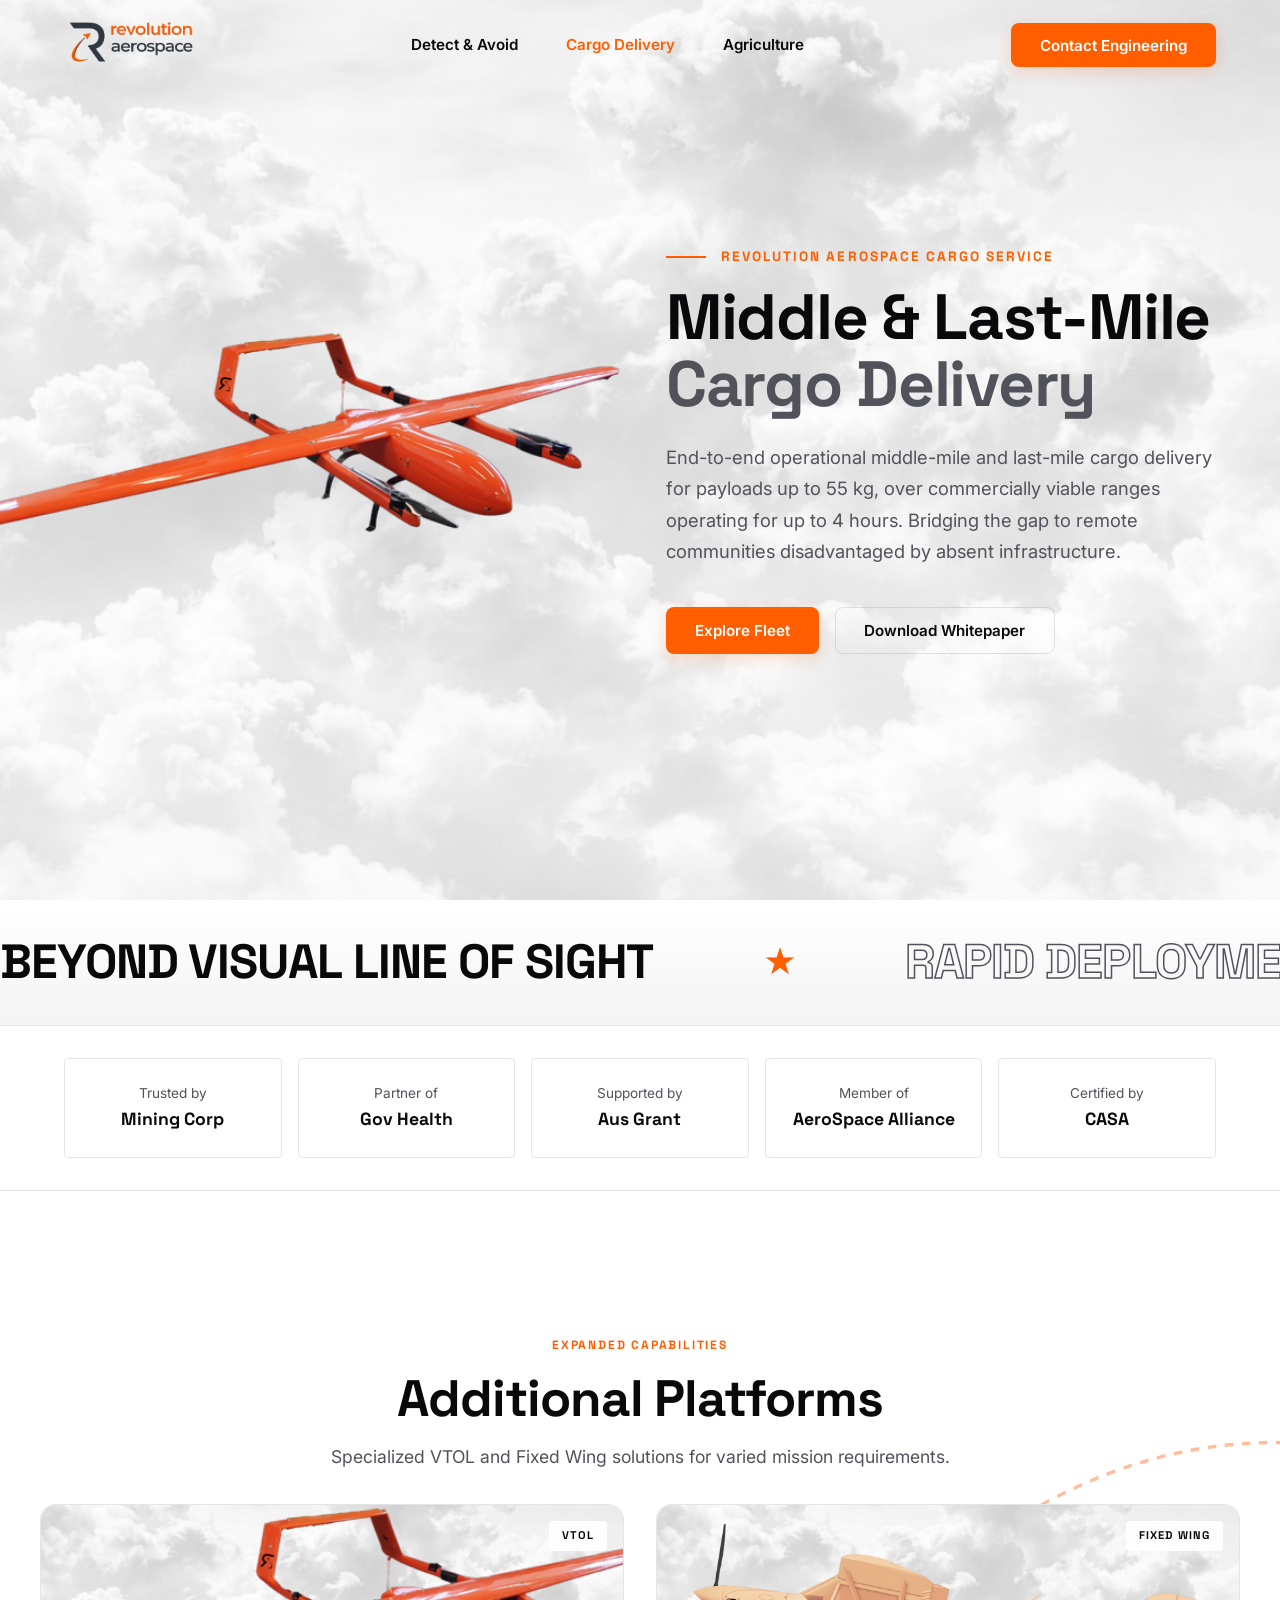
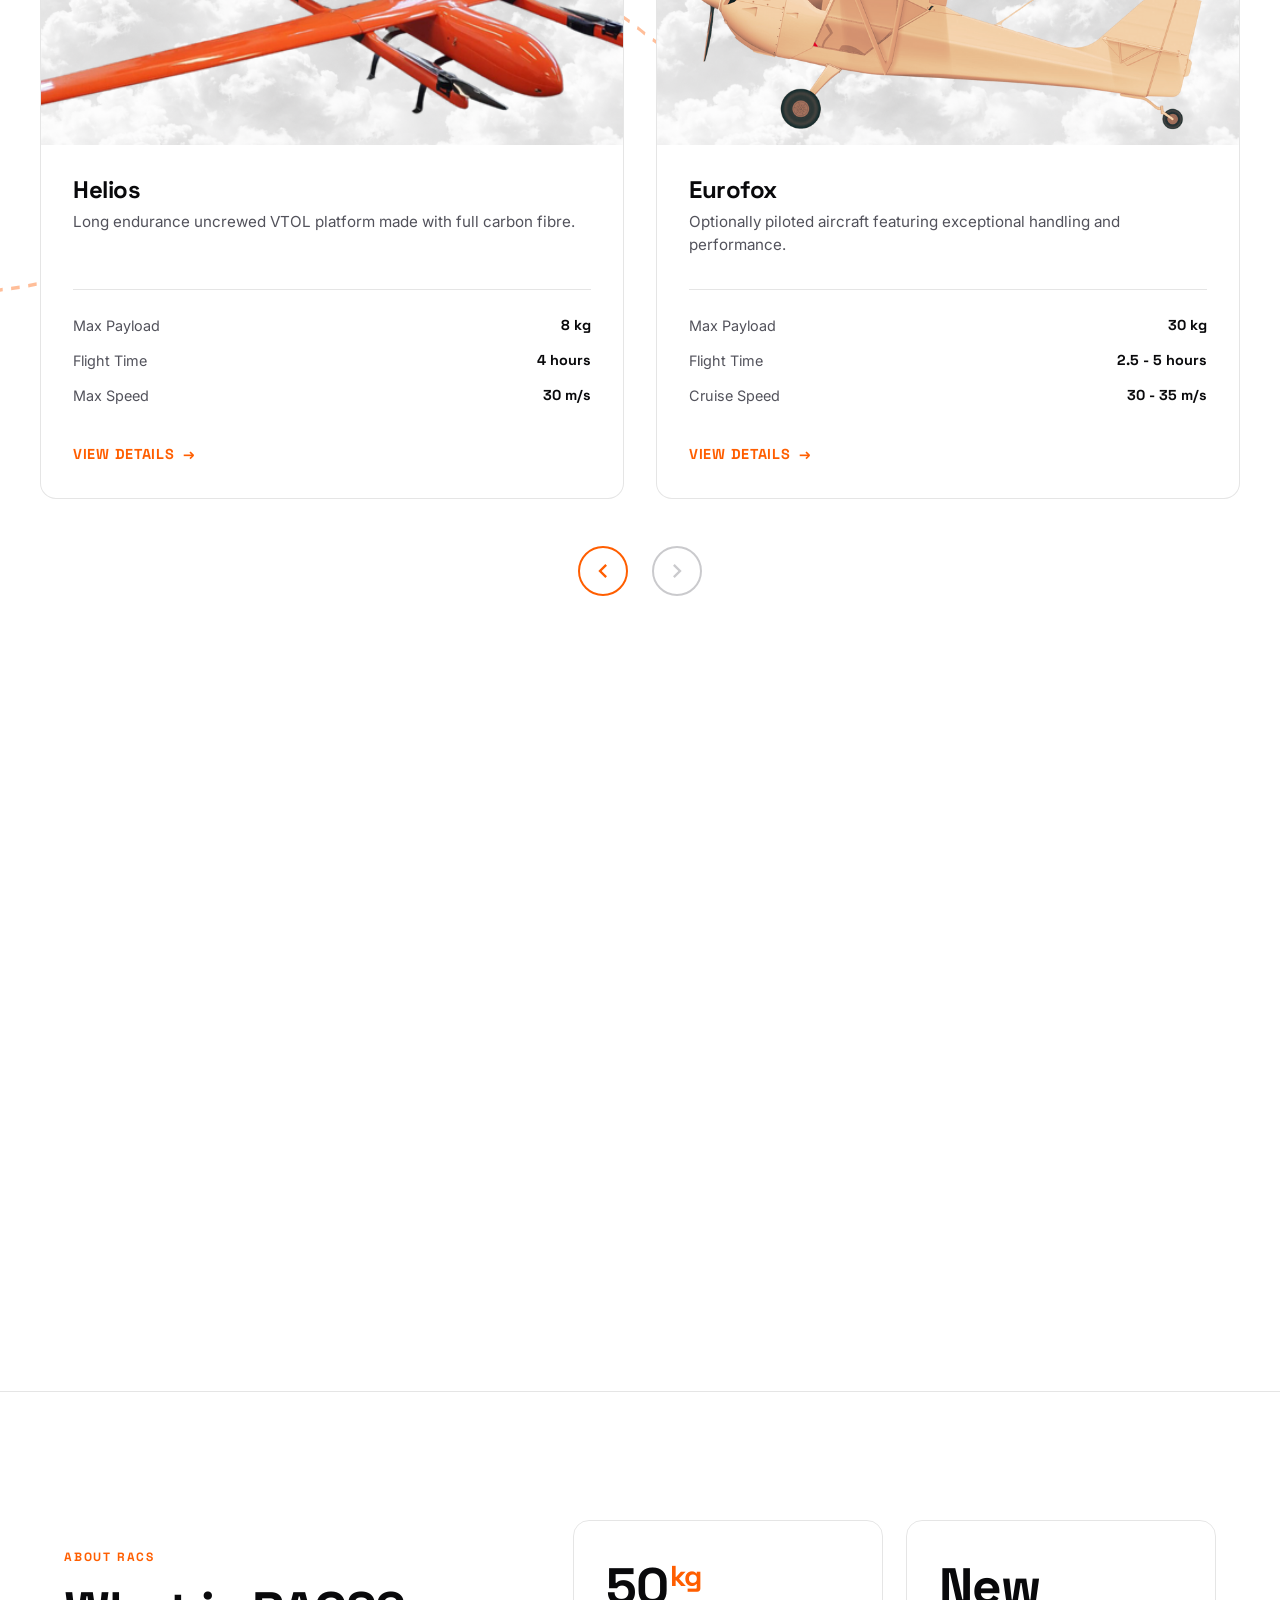
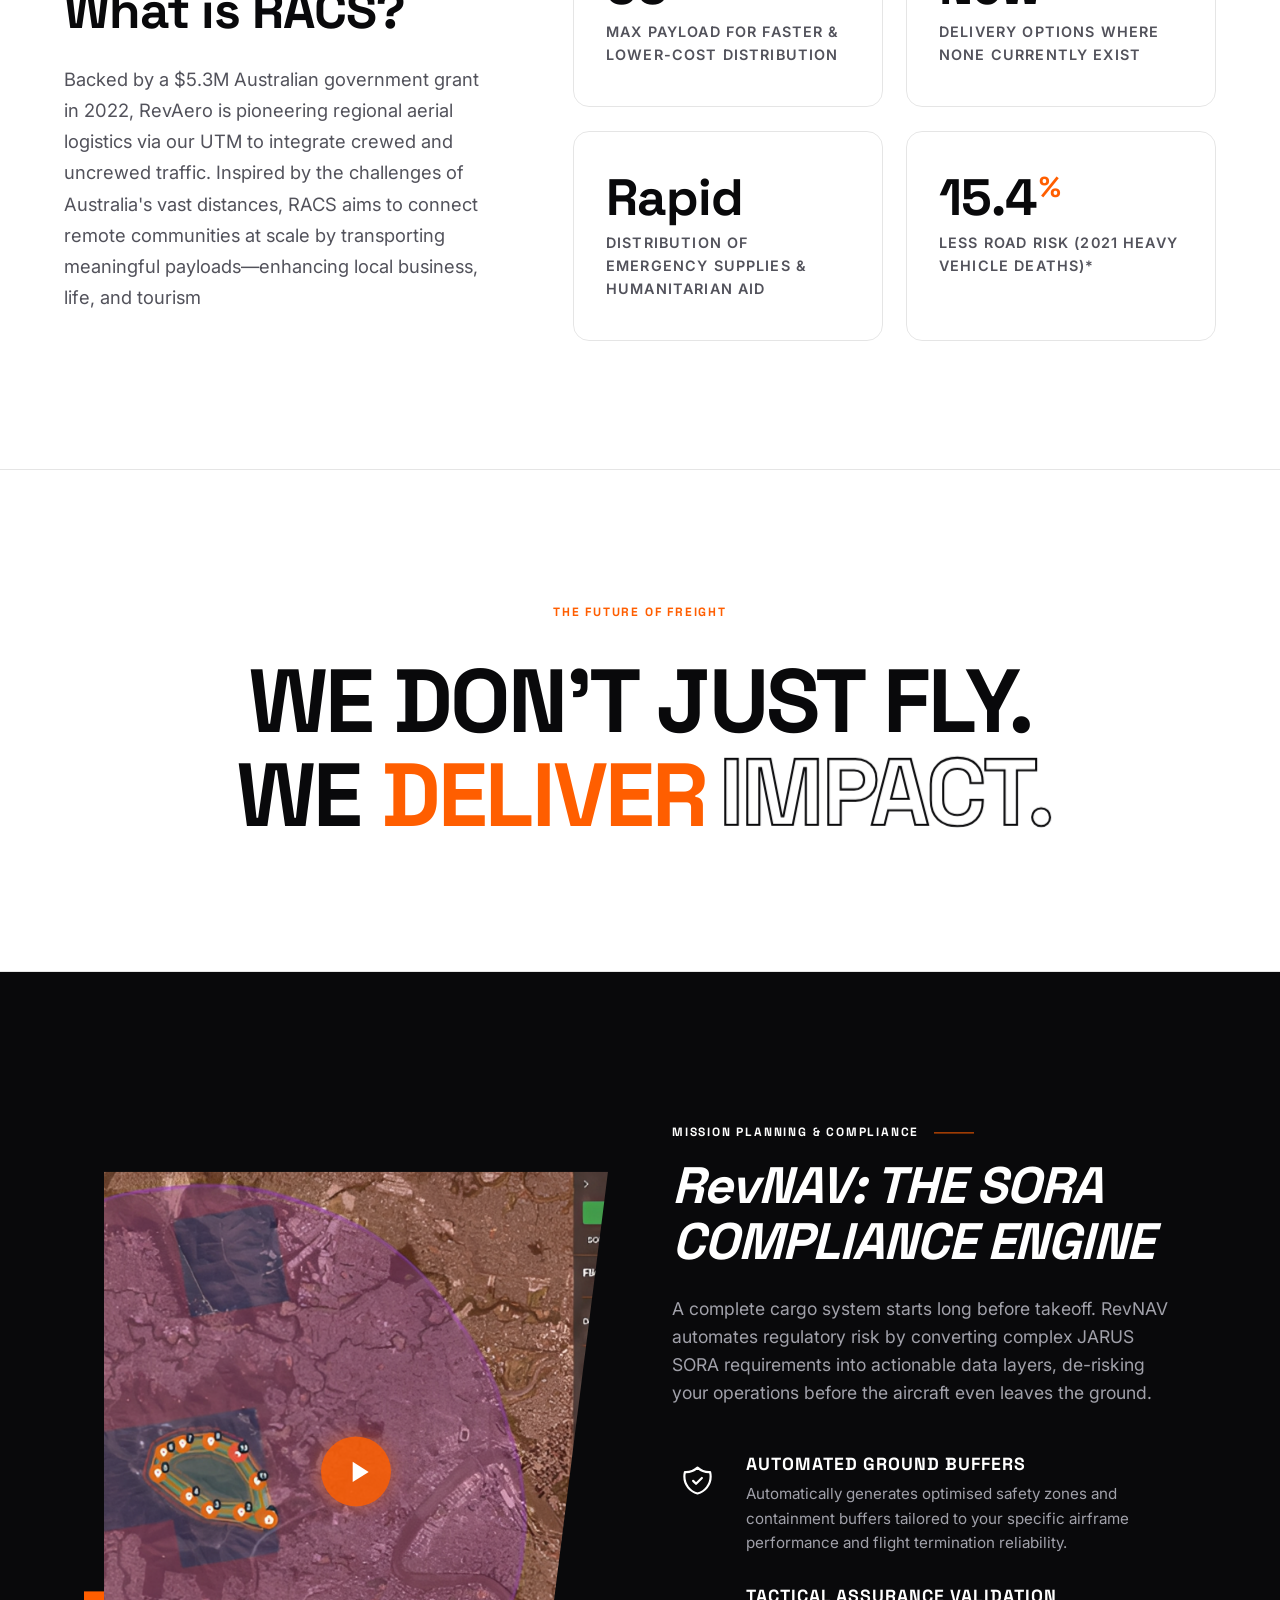
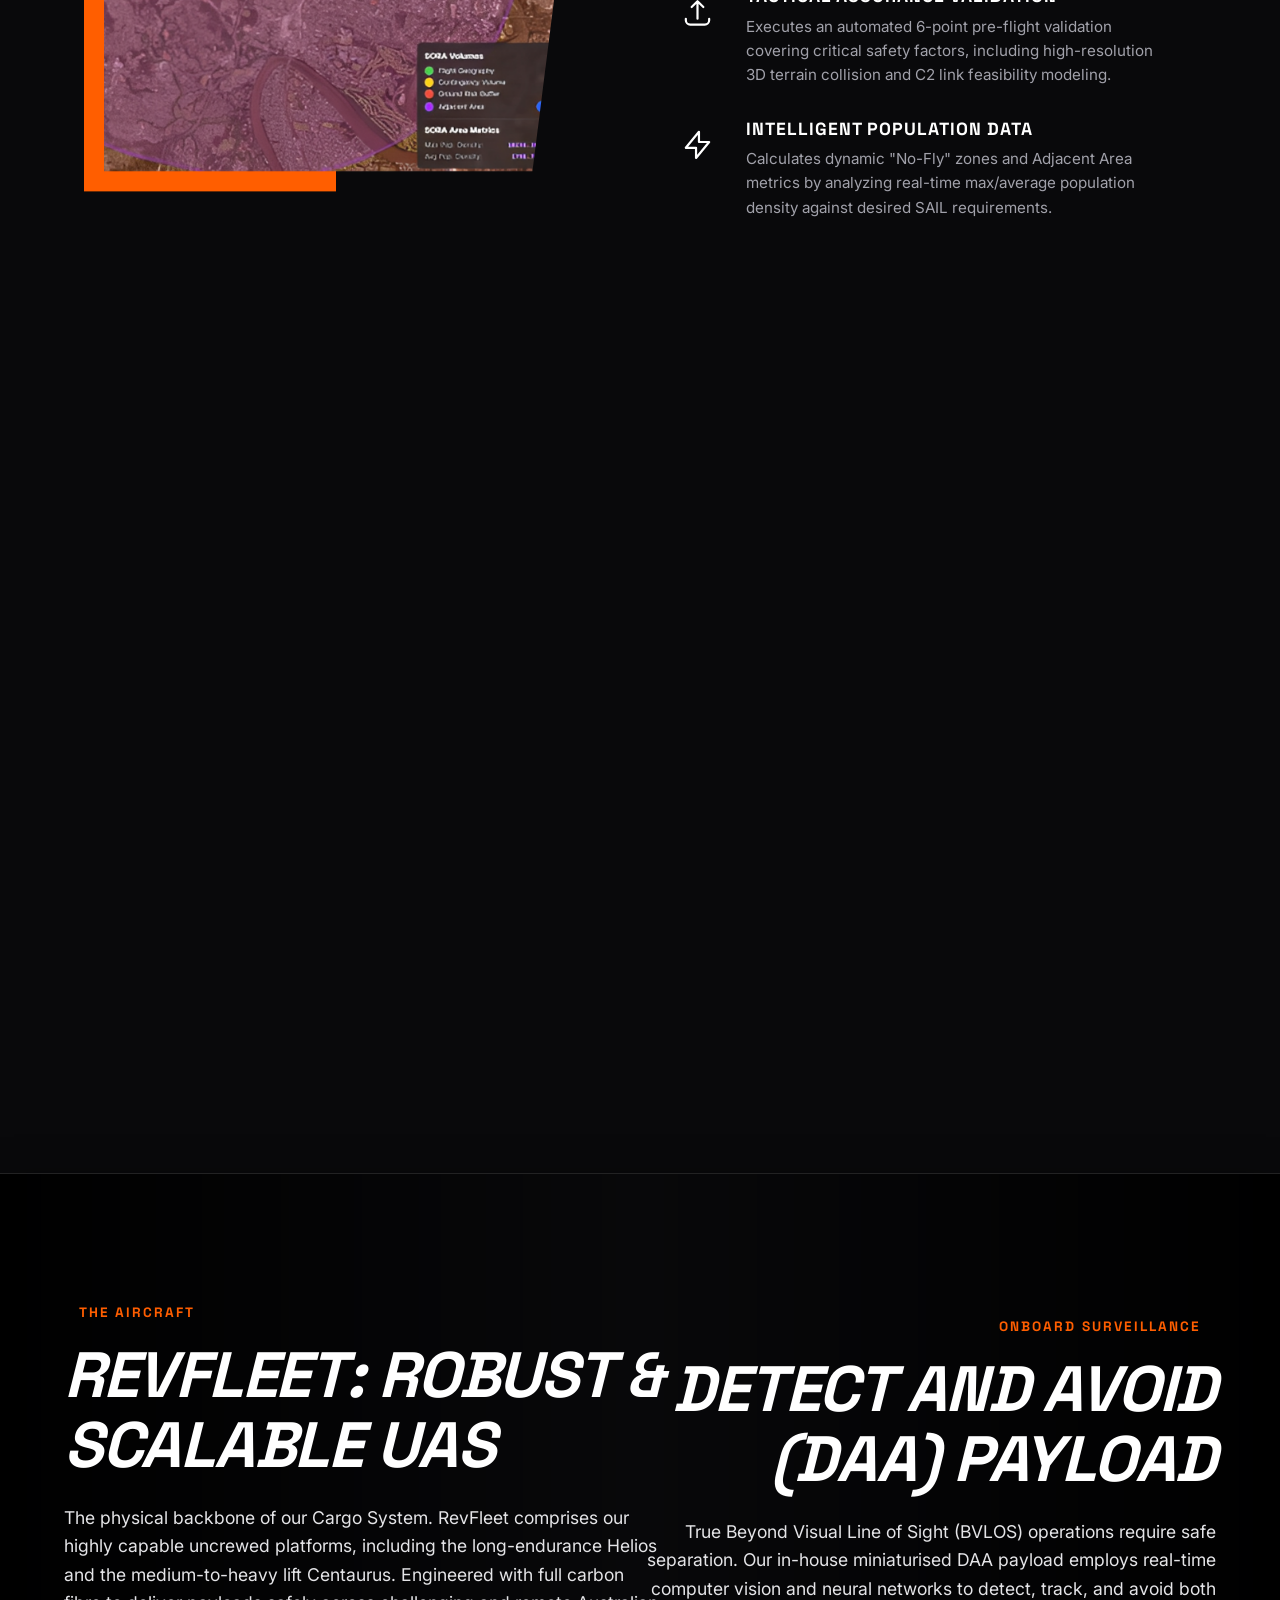
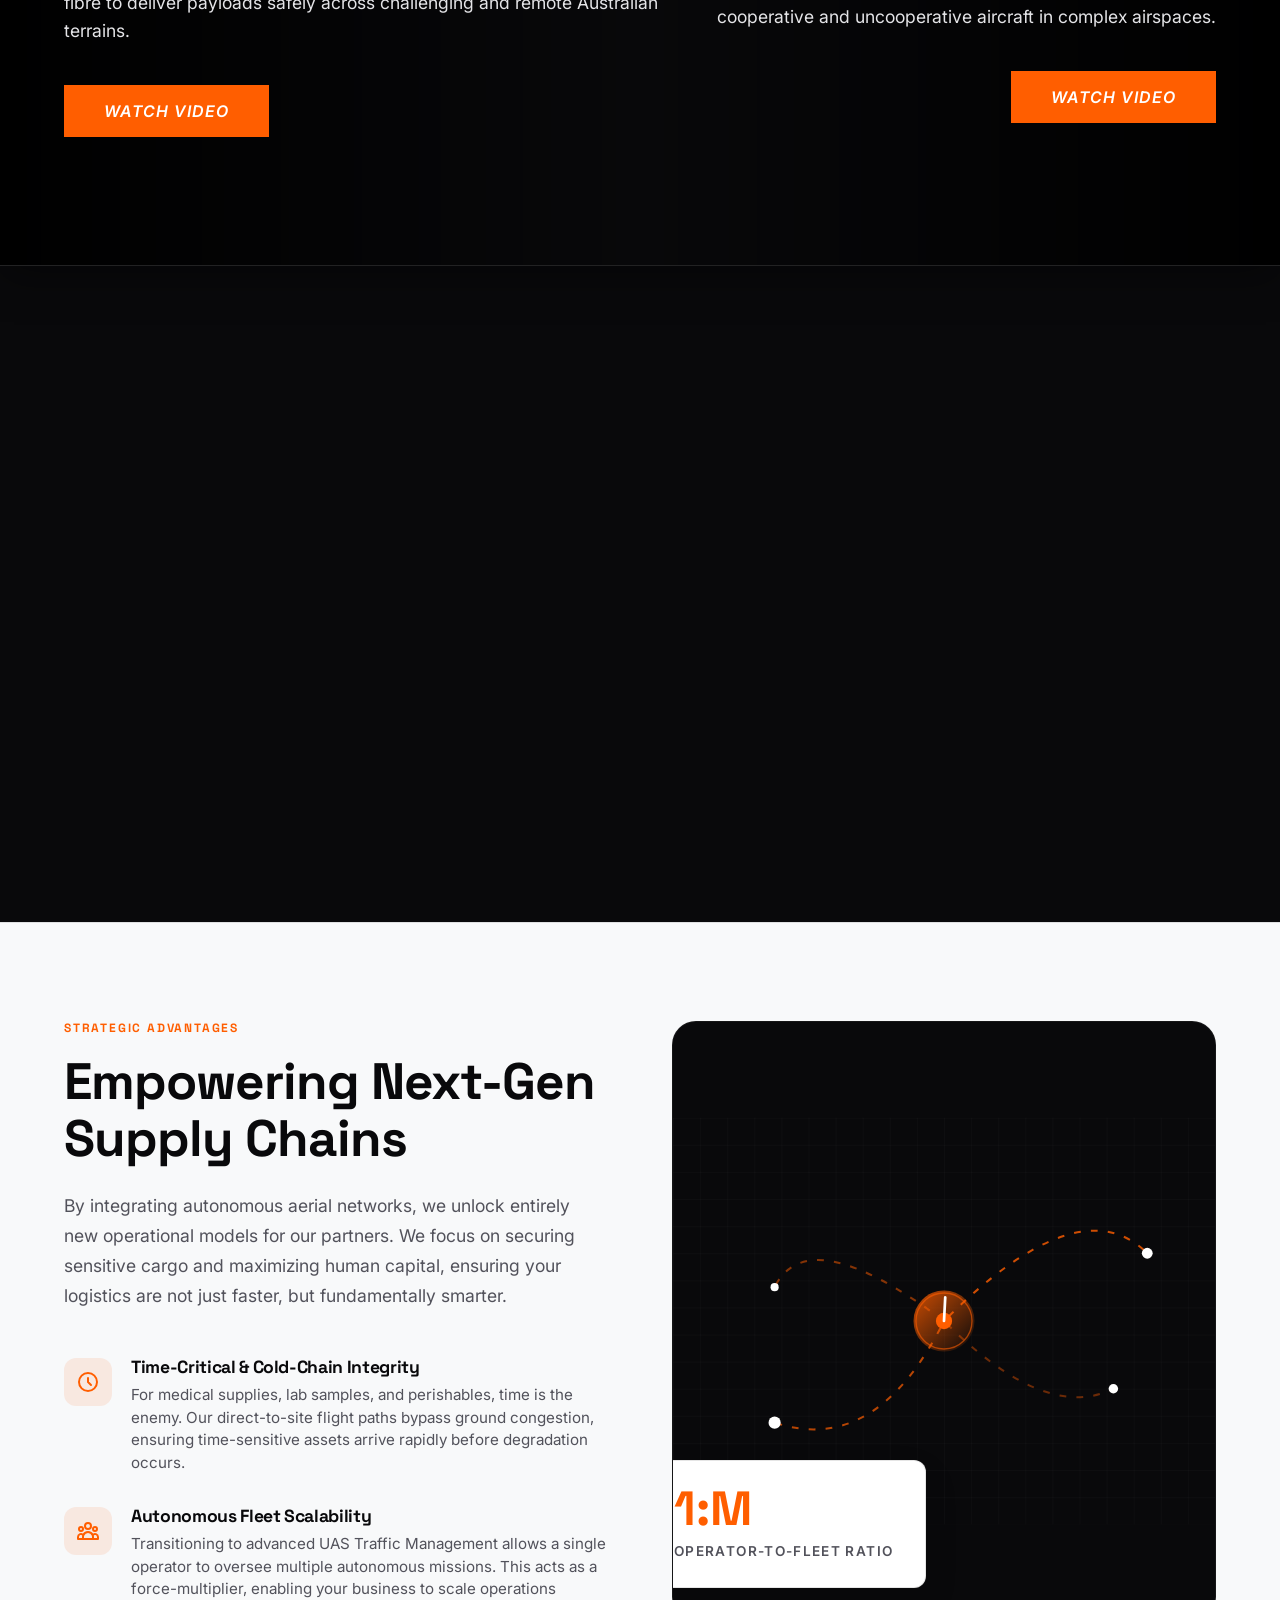
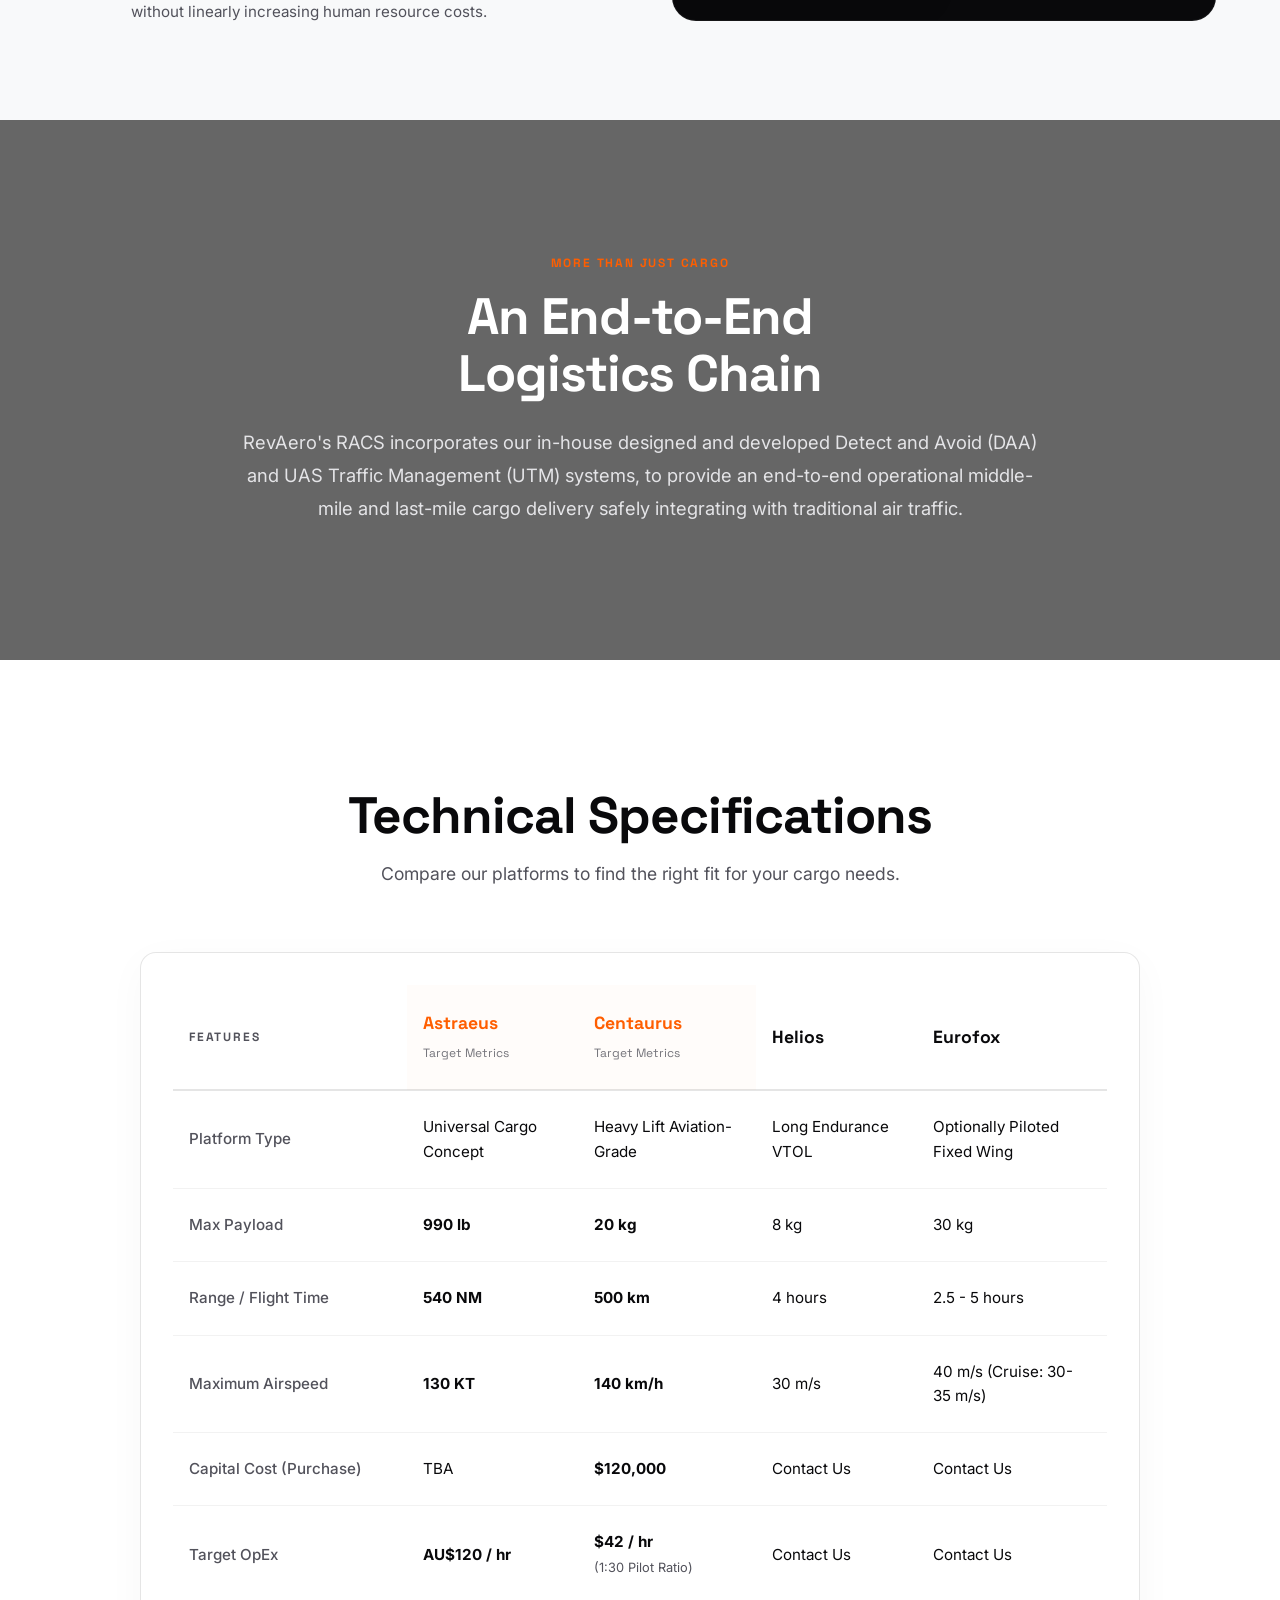
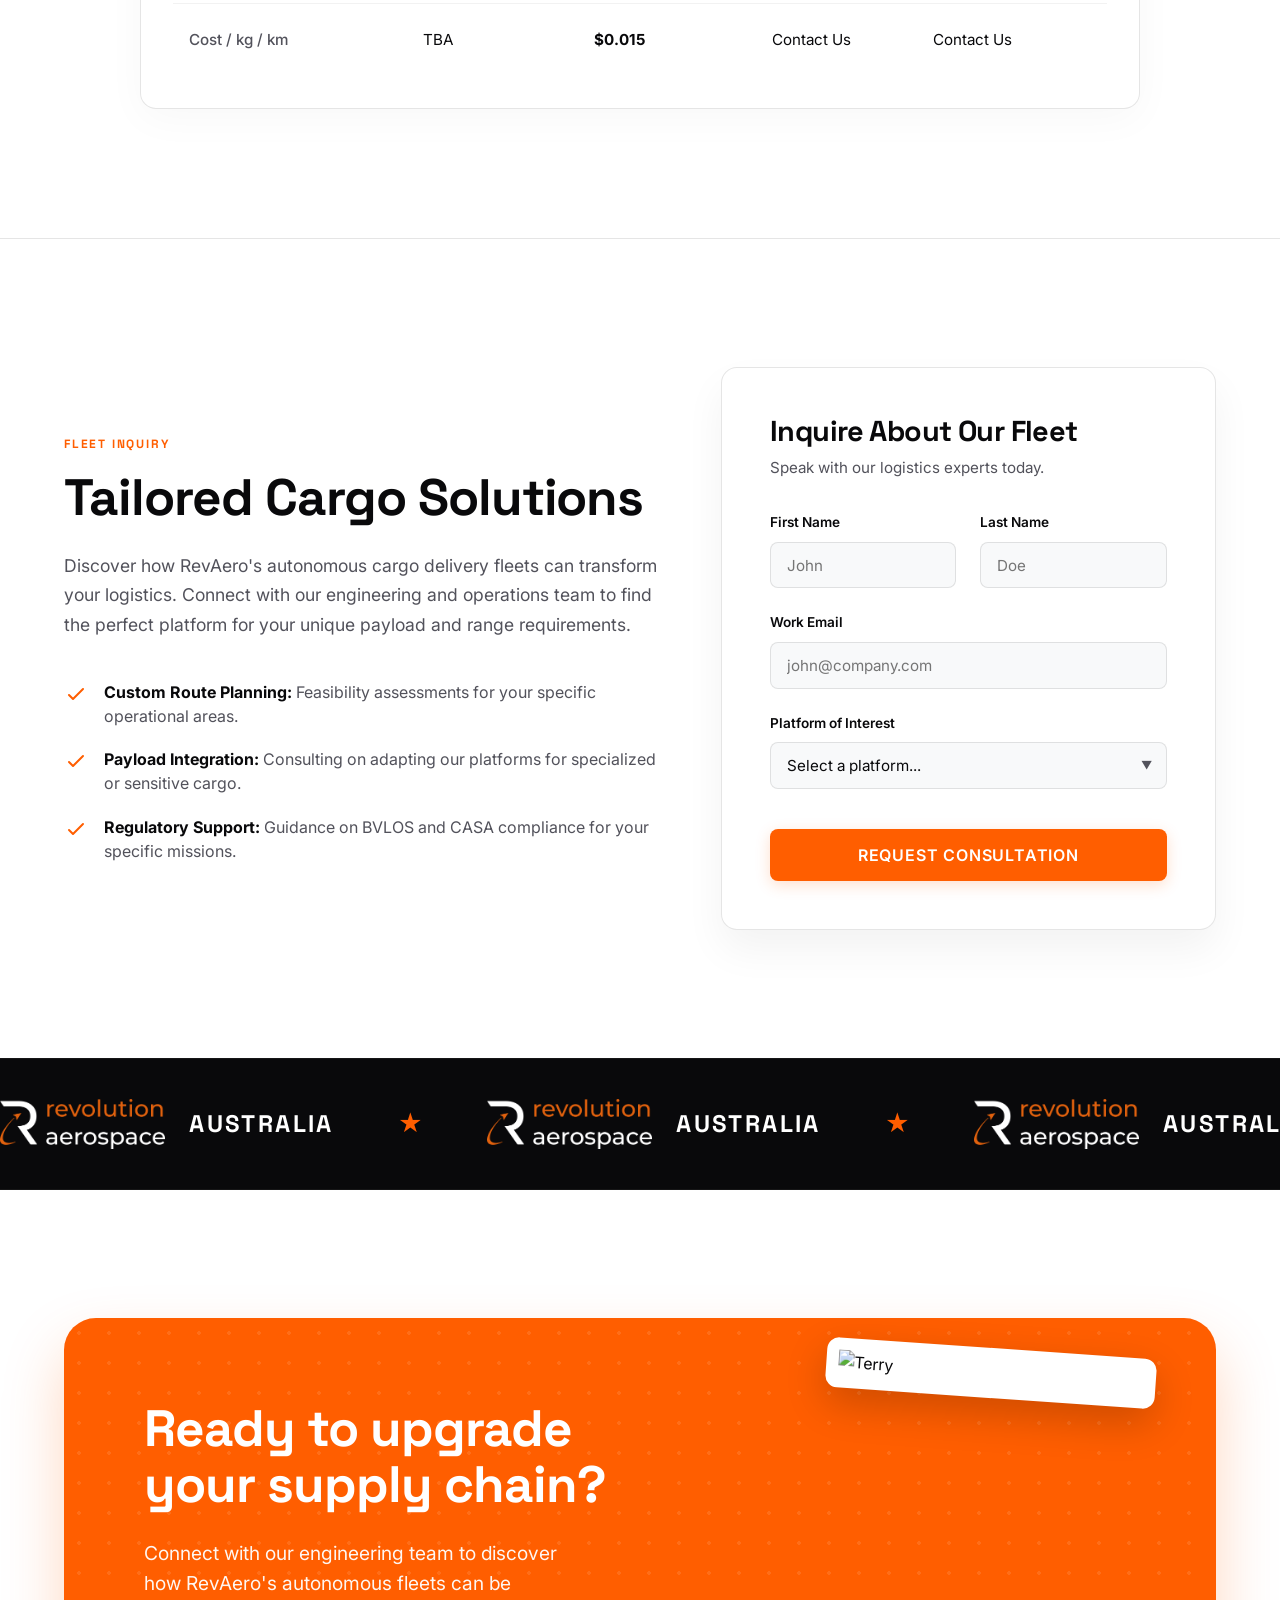
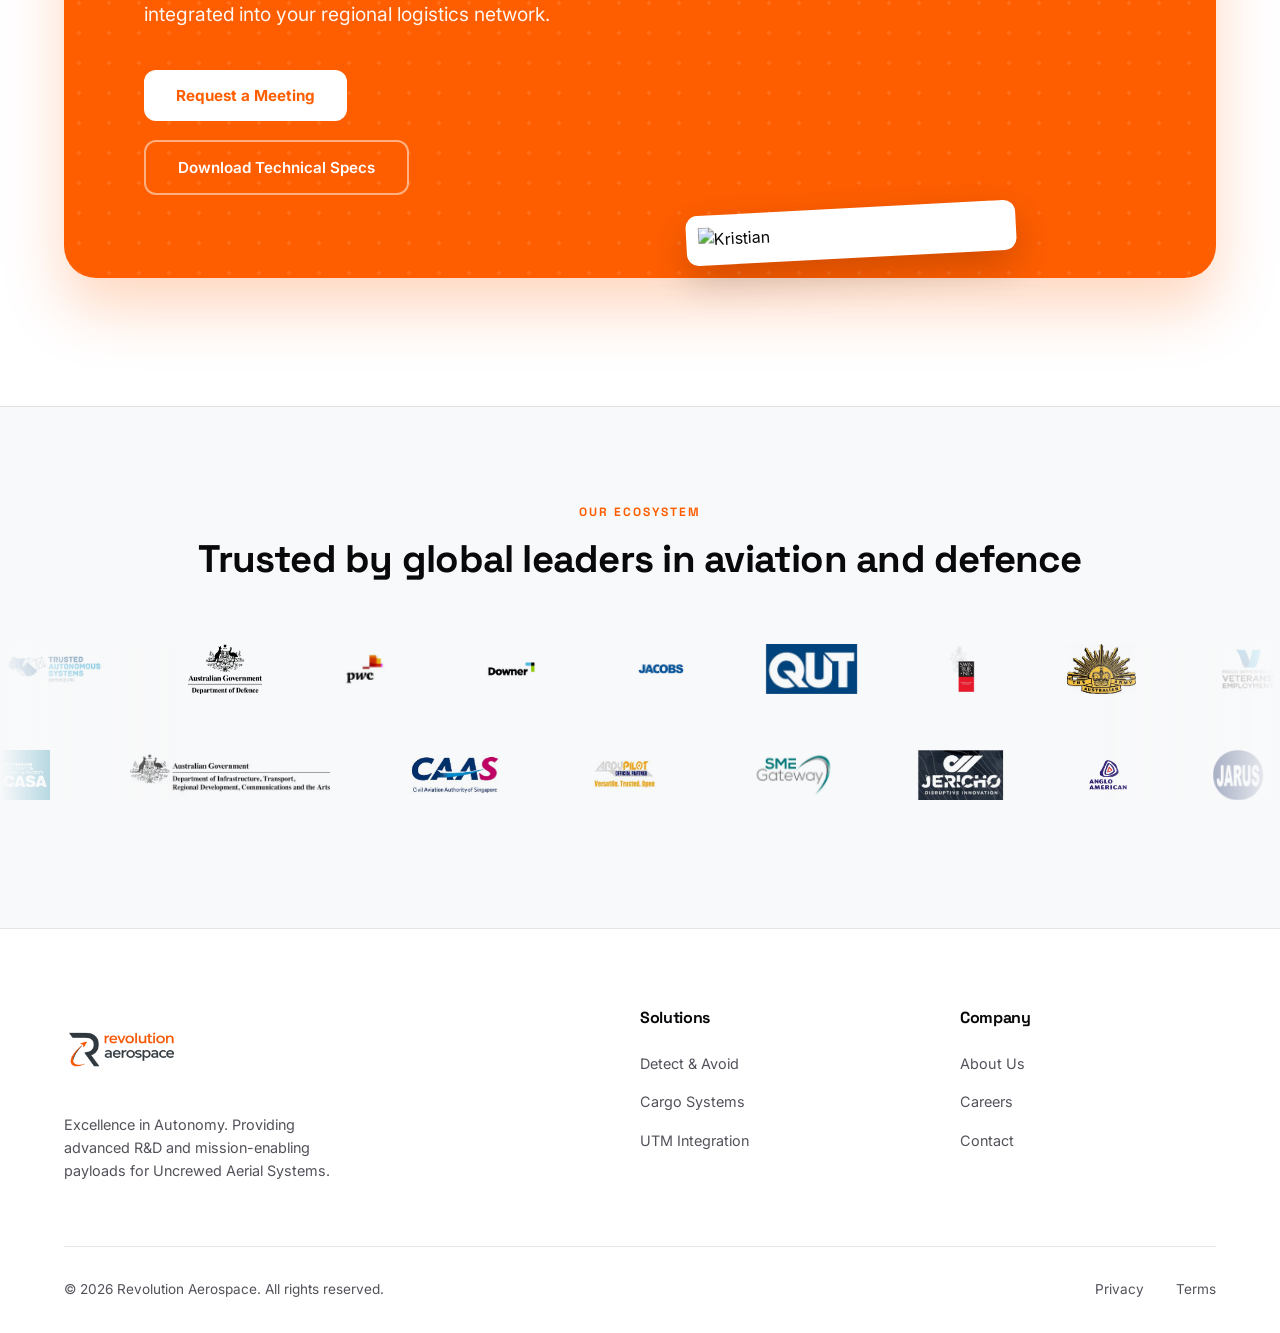
==== commit e87a6994: "add video and update cargo2" ====
--- a/index.html
+++ b/index.html
@@ -619,7 +619,7 @@
                 </svg>
             </div>
 
-            <div class="specs-container">
+           <div class="specs-container">
                 <div class="section-header-modern reveal">
                     <h2>Technical Specifications</h2>
                     <p>Compare our platforms to find the right fit for your cargo needs.</p>
@@ -693,15 +693,8 @@
                                 <td>Contact Us</td>
                                 <td>Contact Us</td>
                             </tr>
-
-                            <tr class="action-row">
-                                <td></td>
-                                <td><a href="#" class="table-link">View Pitch Deck</a></td>
-                                <td><a href="#" class="table-link">View Pitch Deck</a></td>
-                                <td><a href="#" class="table-link">View Sheet</a></td>
-                                <td><a href="#" class="table-link">View Sheet</a></td>
-                            </tr>
-                        </tbody>
+                            
+                            </tbody>
                     </table>
                 </div>
             </div>
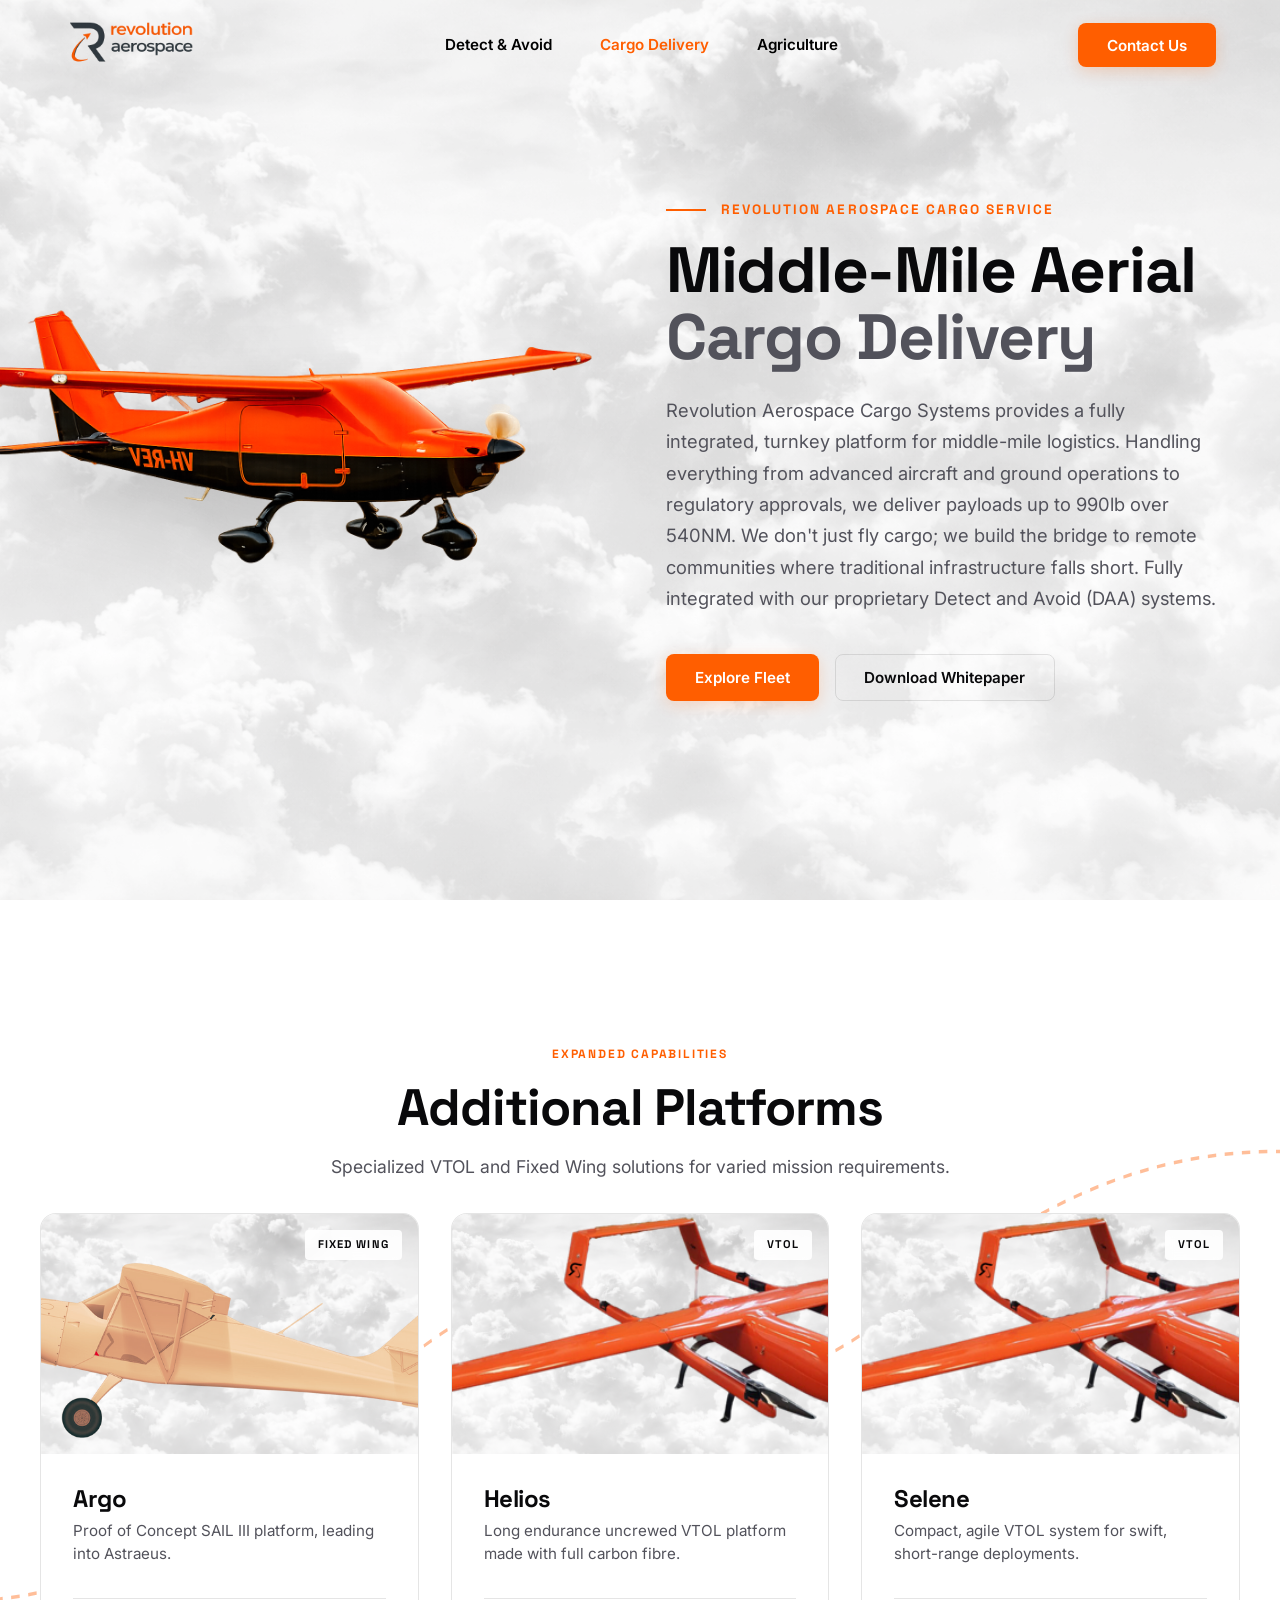
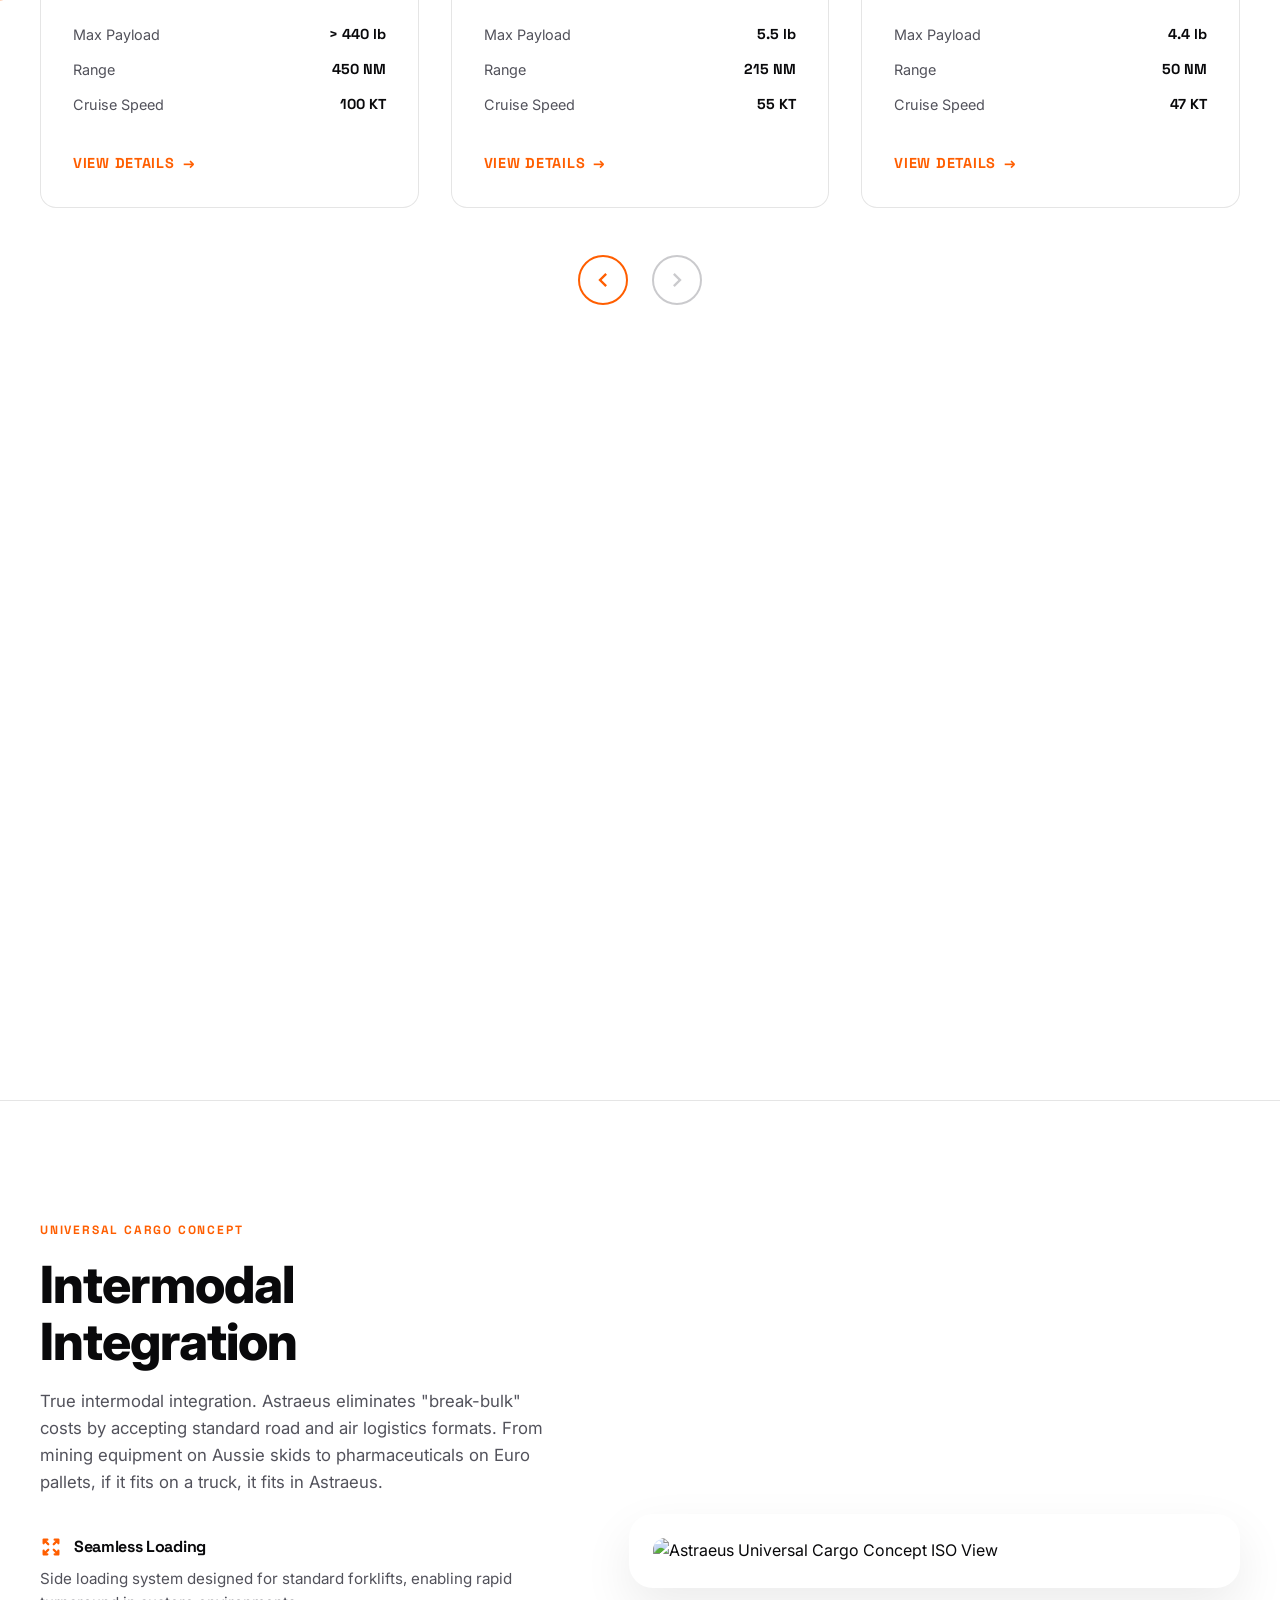
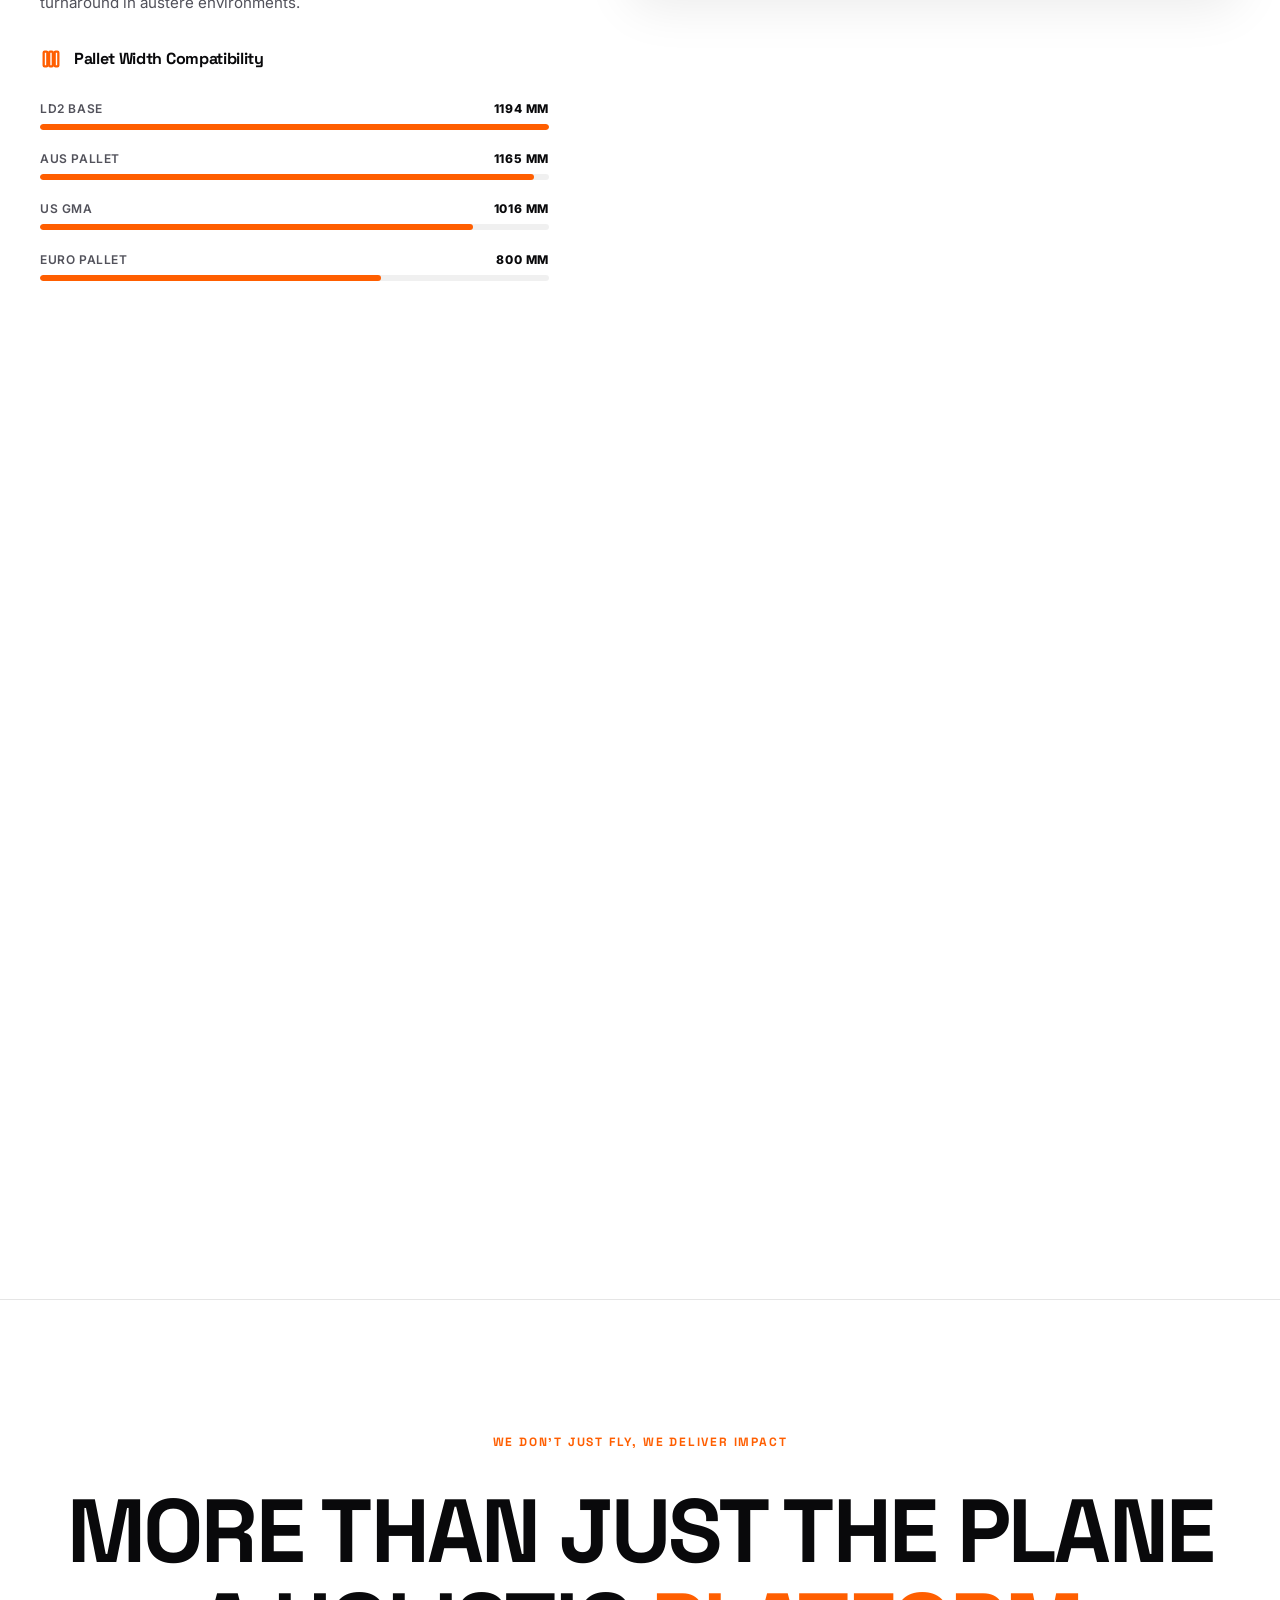
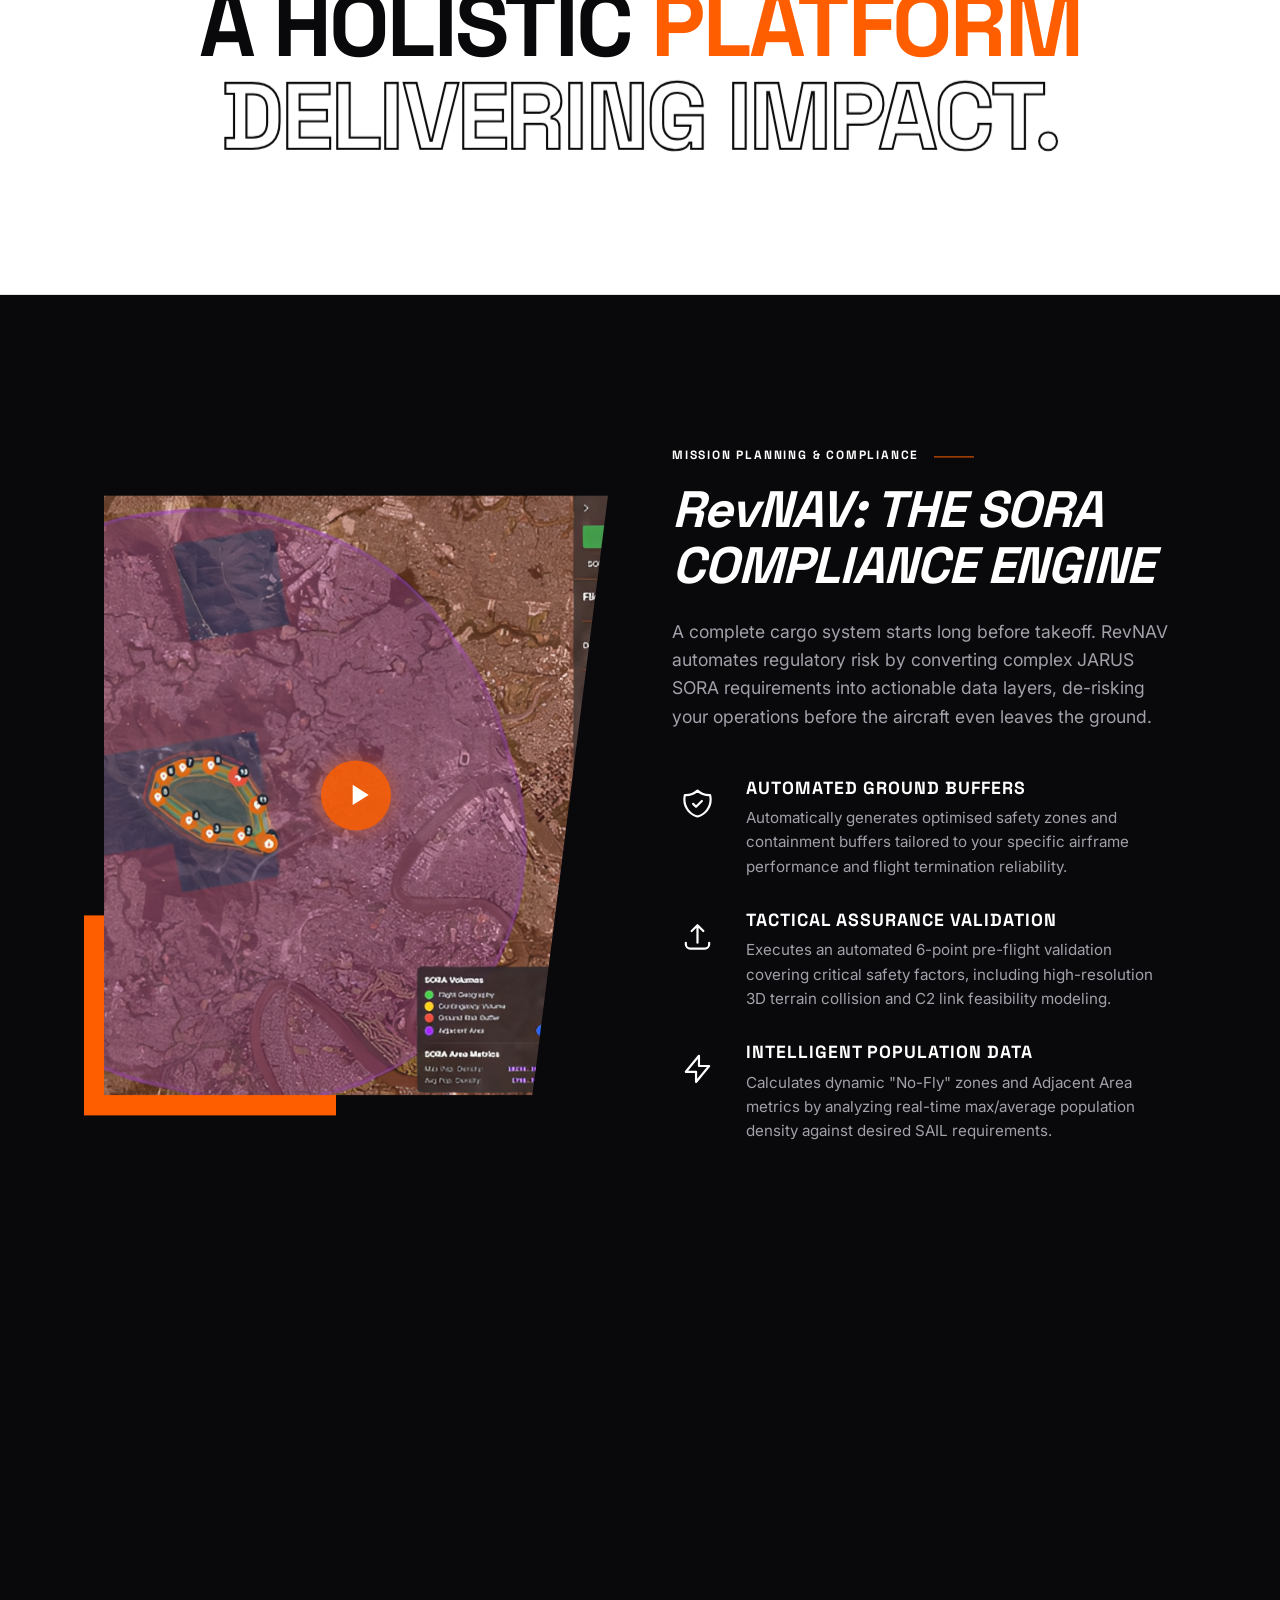
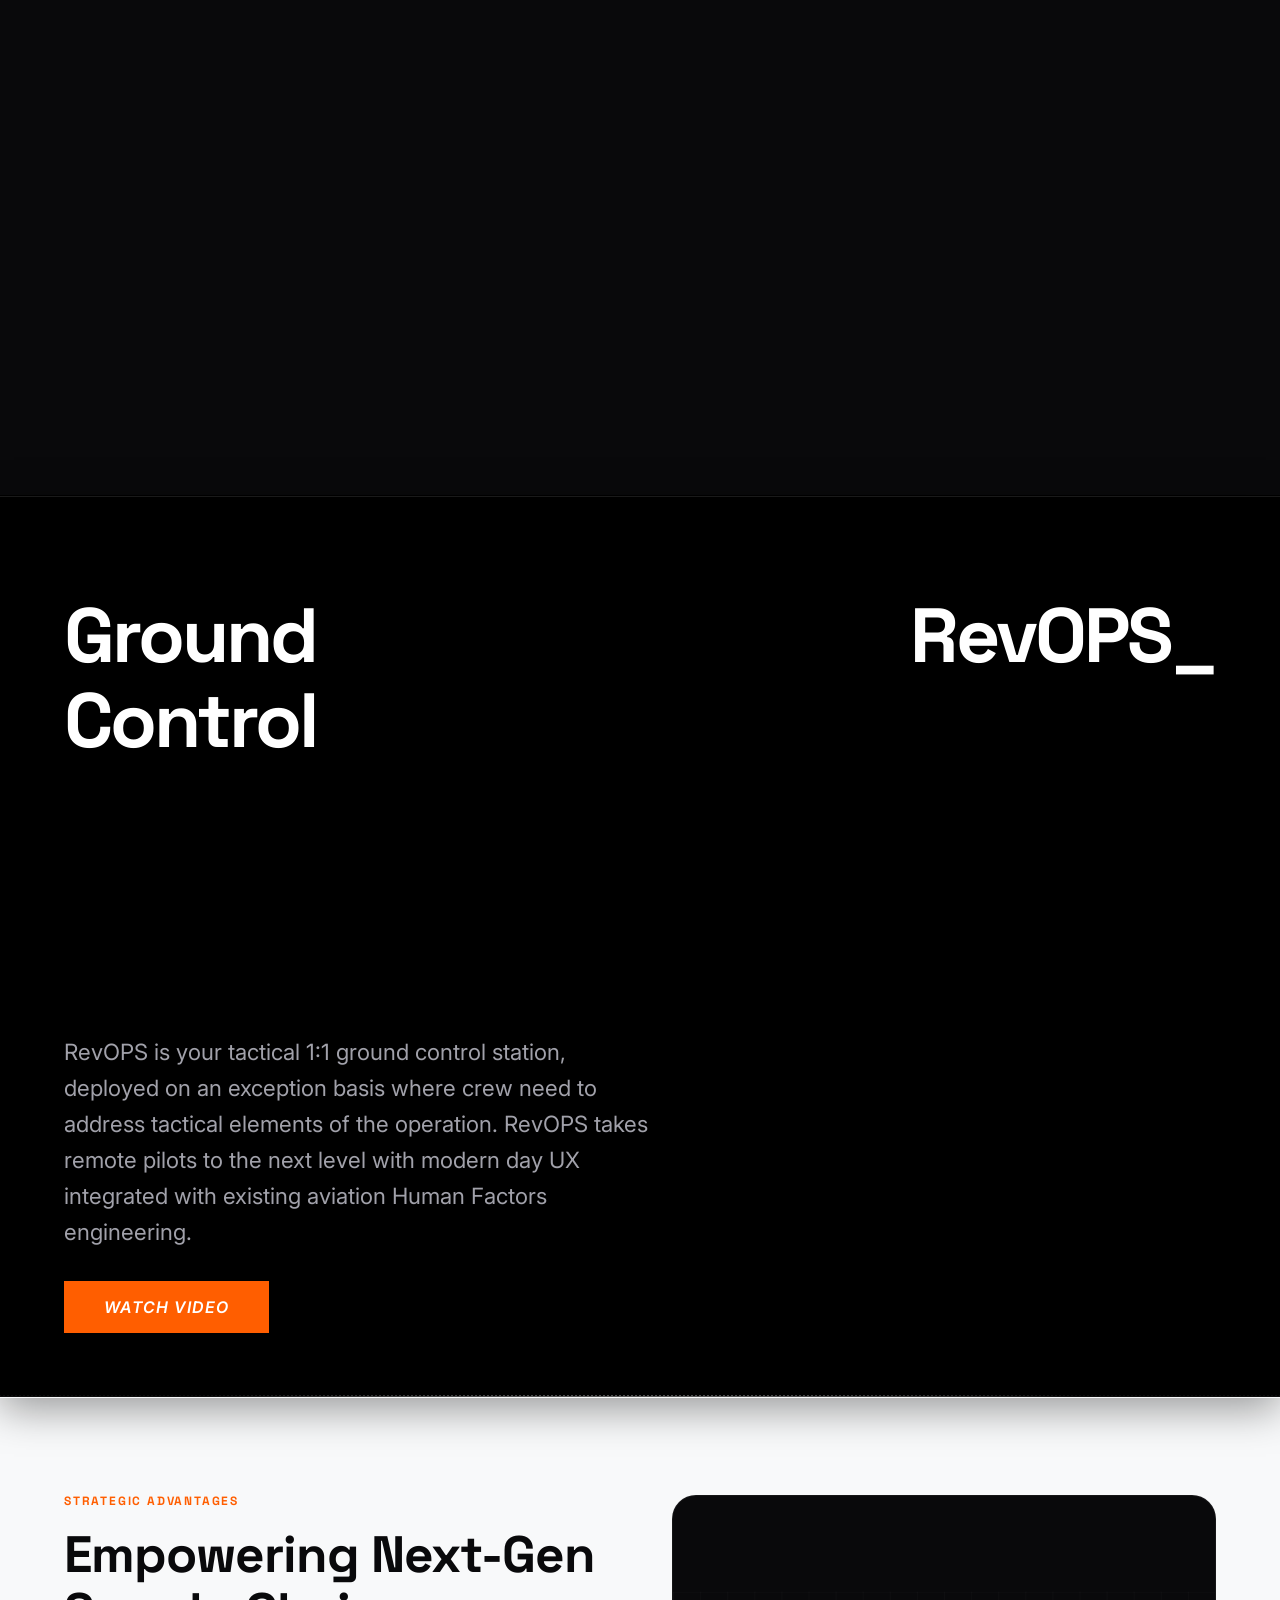
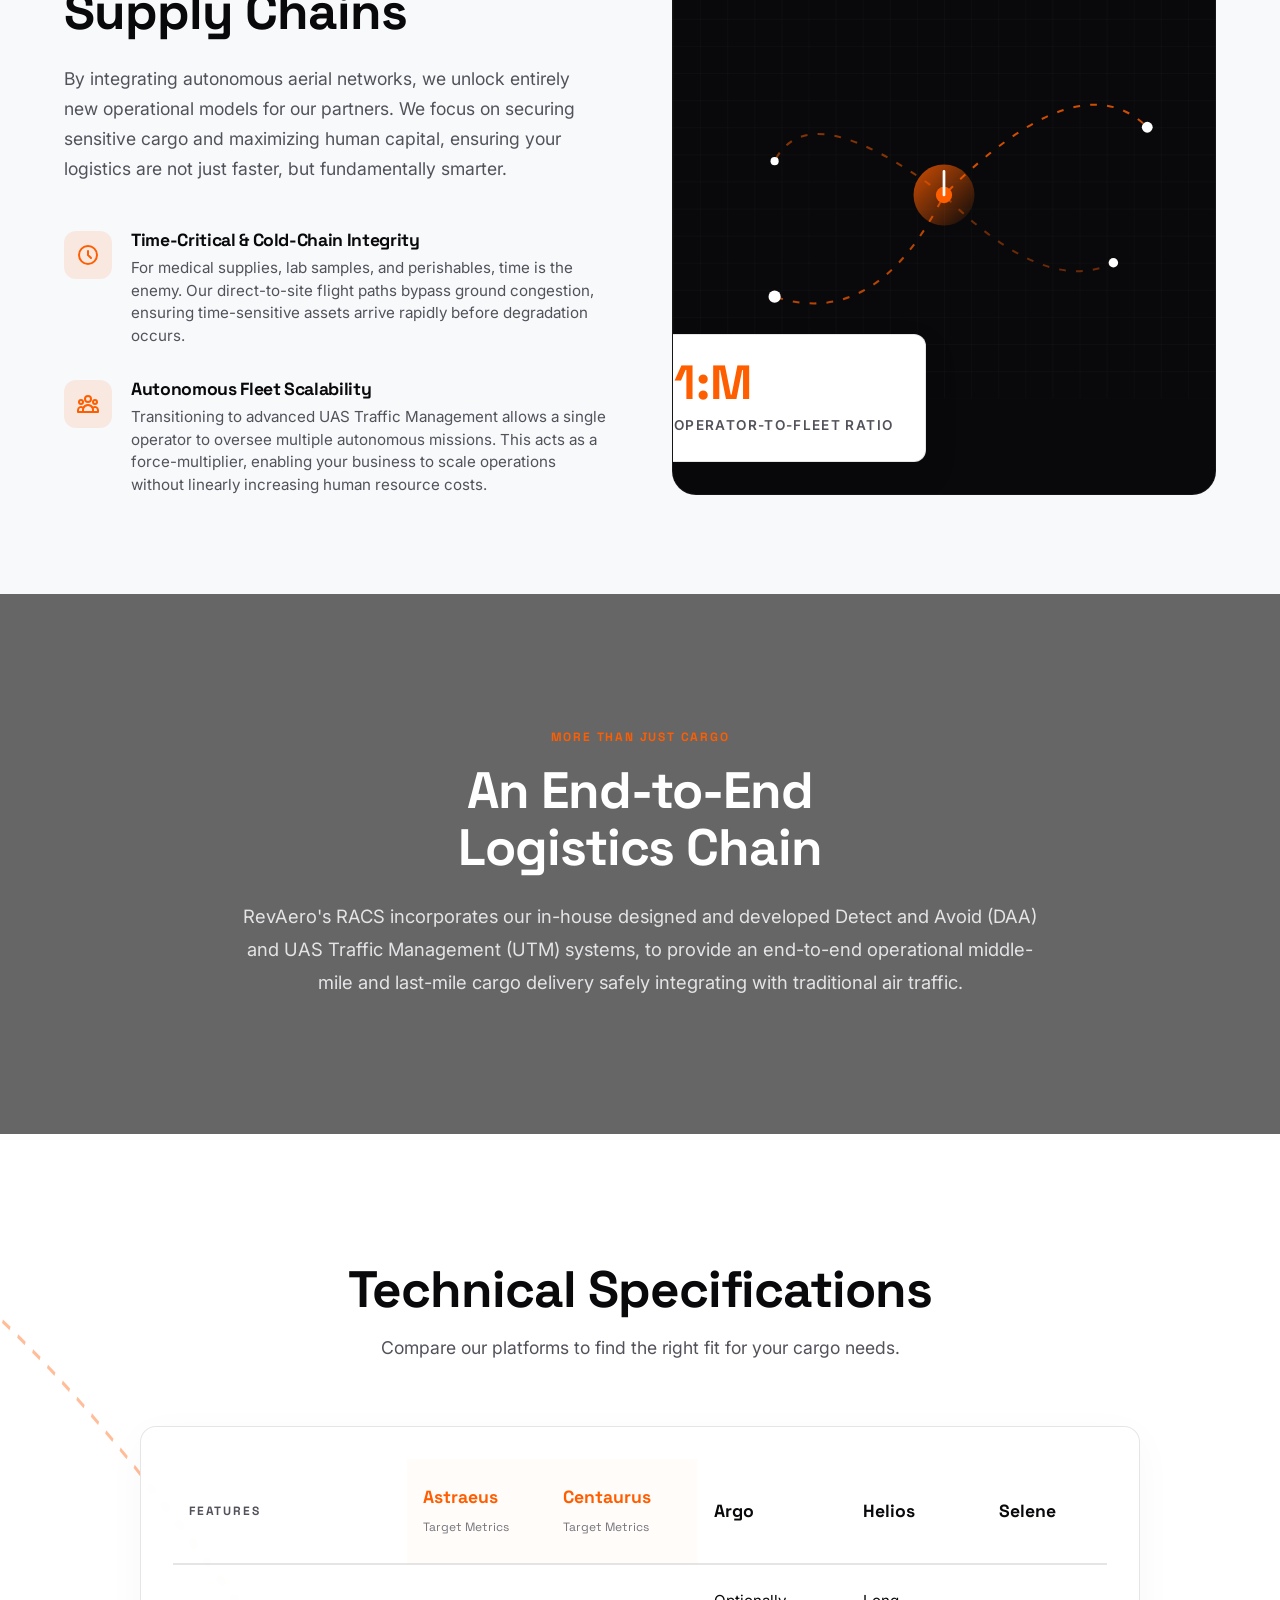
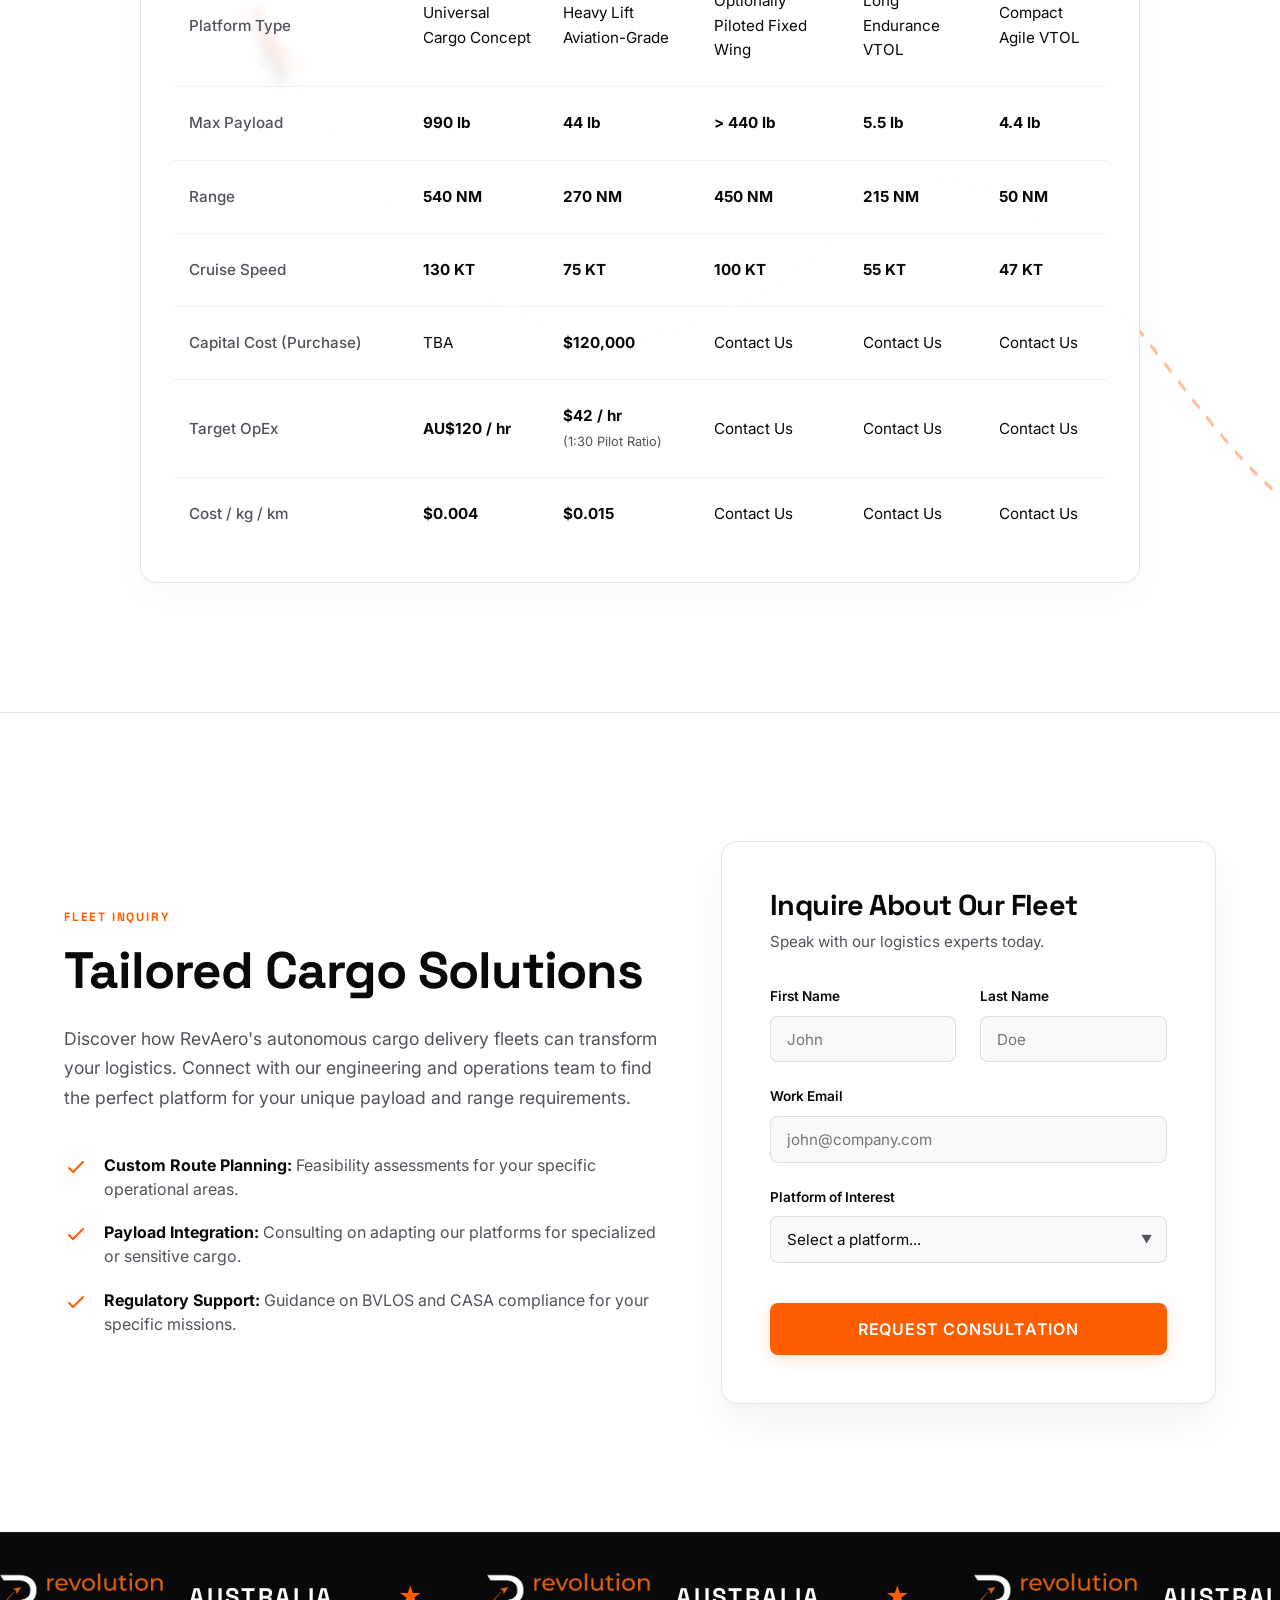
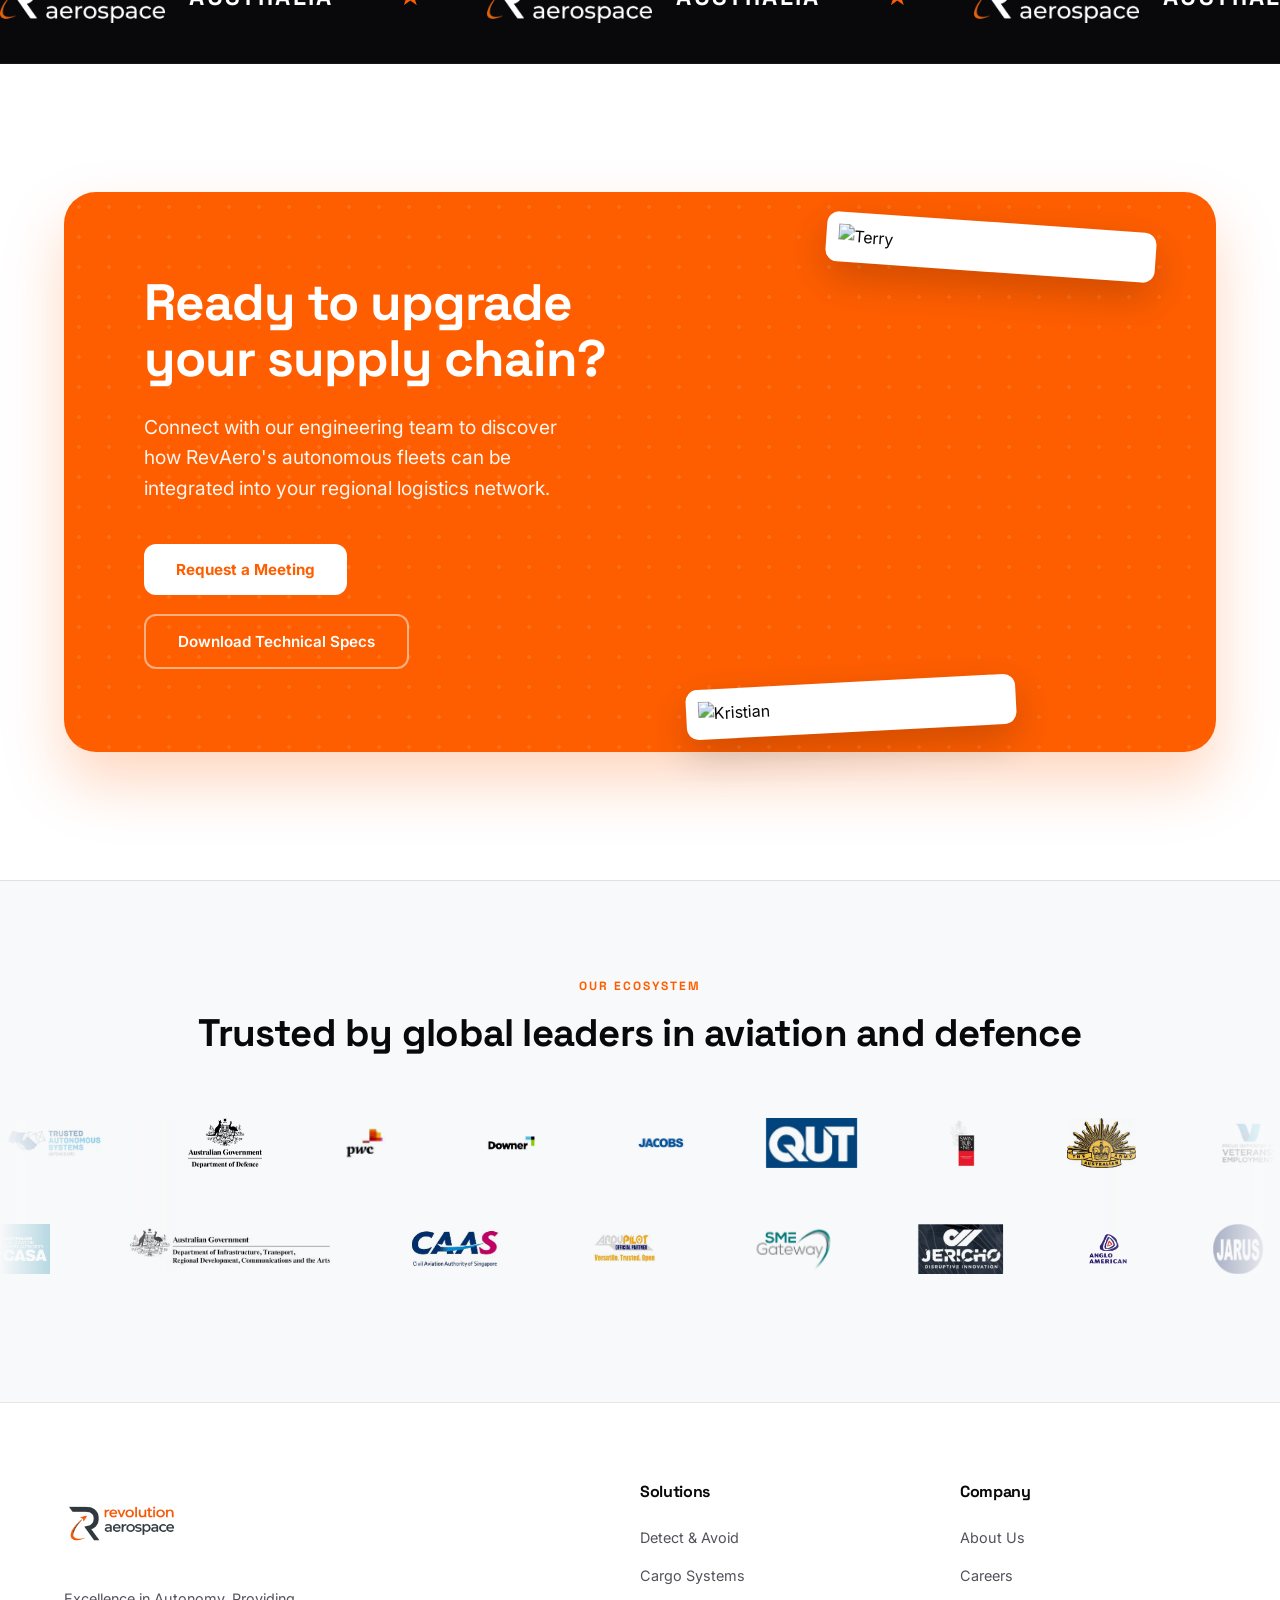
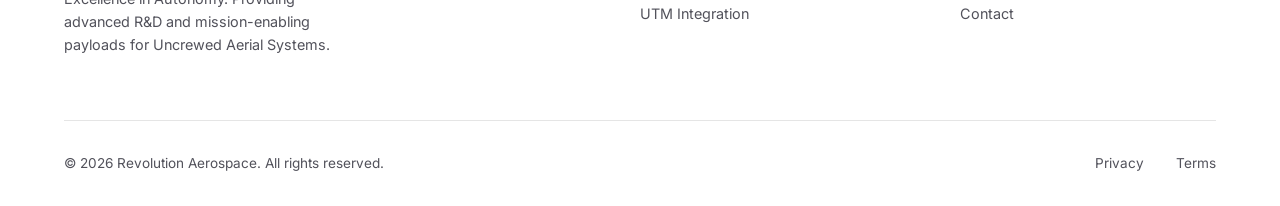
==== commit 3276dca6: "Your commit message" ====
--- a/index.html
+++ b/index.html
@@ -36,7 +36,7 @@
             <a href="https://ag.revn.aero">Agriculture</a>
         </div>
 
-        <button class="btn btn-primary desktop-only">Contact Engineering</button>
+        <button class="btn btn-primary desktop-only">Contact Us</button>
     </nav>
 
     <section class="cargo-hero">
@@ -51,7 +51,7 @@
         </div> -->
         <div class="layer-drone-wrapper " data-speed="0.6">
             <div class="drone-anim-wrapper">
-                <img src="/assets/foto/image019.png " alt="RevAero Cargo Drone" class="drone-float">
+                <img src="/assets/foto/rightastraeus.png " alt="RevAero Cargo Drone" class="drone-float">
             </div>
         </div>
 
@@ -59,10 +59,12 @@
             <div class="pre-title">
                 <span class="line"></span> REVOLUTION AEROSPACE CARGO SERVICE
             </div>
-            <h1>Middle & Last-Mile<br><span>Cargo Delivery</span></h1>
-            <p>End-to-end operational middle-mile and last-mile cargo delivery for payloads up to 55 kg, over
-                commercially viable ranges operating for up to 4 hours. Bridging the gap to remote communities
-                disadvantaged by absent infrastructure.</p>
+            <h1>Middle-Mile Aerial<br><span>Cargo Delivery</span></h1>
+            <p>Revolution Aerospace Cargo Systems provides a fully integrated, turnkey platform for middle-mile
+                logistics. Handling everything from advanced aircraft and ground operations to regulatory approvals, we
+                deliver payloads up to 990lb over 540NM. We don't just fly cargo; we build the bridge to remote
+                communities where traditional infrastructure falls short. Fully integrated with our proprietary Detect
+                and Avoid (DAA) systems.</p>
 
             <div class="hero-cta">
                 <button class="btn btn-primary">Explore Fleet</button>
@@ -72,7 +74,7 @@
     </section>
 
     <main class="content-overlap">
-        <div class="cargo-marquee">
+        <!-- <div class="cargo-marquee">
             <div class="marquee-content">
                 <span>BEYOND VISUAL LINE OF SIGHT</span> <span class="star">★</span>
                 <span class="outline">RAPID DEPLOYMENT</span> <span class="star">★</span>
@@ -93,13 +95,11 @@
                 <div class="partner-box">Member of <br><strong>AeroSpace Alliance</strong></div>
                 <div class="partner-box">Certified by <br><strong>CASA</strong></div>
             </div>
-        </section>
+        </section> -->
 
 
 
         <section class="fleet-scrolly-section" id="fleet-scrolly">
-
-
             <div class="fleet-sticky-container">
                 <div class="flight-animation-bg"
                     style="position: absolute; width: 100%; height: 100%; top: 0; left: 0; z-index: 1;">
@@ -116,6 +116,7 @@
                         </g>
                     </svg>
                 </div>
+
                 <div class="fleet-phase fleet-phase-1 active">
                     <div class="section-header-modern">
                         <span class="eyebrow">AIRCRAFT CAPABILITIES</span>
@@ -128,18 +129,18 @@
                         <div class="fleet-card featured">
                             <div class="card-image-wrapper">
                                 <div class="card-badge highlight">IN DEVELOPMENT</div>
-                                <img src="/assets/foto/aestrus.png" alt="Astraeus Drone Concept">
+                                <img src="/assets/foto/leftastraeus.png" alt="Astraeus Drone Concept"
+                                    onerror="this.src='/assets/foto/aestrus.png'">
                             </div>
                             <div class="card-content">
-                                <h3>Astraeus <br><span class="target-disclaimer">Target Metrics</span></h3>
+                                <h3>Astraeus</h3>
                                 <p class="card-desc">Our flagship universal cargo concept. True intermodal integration
-                                    with
-                                    seamless side-loading.</p>
+                                    with seamless side-loading.</p>
                                 <ul class="specs-list">
                                     <li><span>Payload</span> <strong>990 lb</strong></li>
                                     <li><span>Range</span> <strong>540 NM</strong></li>
                                     <li><span>Speed</span> <strong>130 KT</strong></li>
-                                    <li><span>Target OpEx</span> <strong>AU$120 / hr</strong></li>
+                                    <li><span>Target Cost</span> <strong>$0.004 / kg.km</strong></li>
                                 </ul>
                                 <a href="#" class="card-link">View Pitch Deck <span>→</span></a>
                             </div>
@@ -148,18 +149,18 @@
                         <div class="fleet-card featured">
                             <div class="card-image-wrapper">
                                 <div class="card-badge highlight">IN DEVELOPMENT</div>
-                                <img src="/assets/foto/image095.png" alt="Centaurus Drone">
+                                <img src="/assets/foto/Centaurus.png" alt="Centaurus Drone"
+                                    onerror="this.src='/assets/foto/image095.png'">
                             </div>
                             <div class="card-content">
-                                <h3>Centaurus <br><span class="target-disclaimer">Target Metrics</span></h3>
+                                <h3>Centaurus</h3>
                                 <p class="card-desc">"The Sprinter". Medium-to-heavy lift aviation-grade platform. Made
-                                    with
-                                    full carbon fibre for harsh terrain.</p>
+                                    with full carbon fibre for harsh terrain.</p>
                                 <ul class="specs-list">
-                                    <li><span>Payload</span> <strong>20 kg</strong></li>
-                                    <li><span>Range</span> <strong>500 km</strong></li>
-                                    <li><span>Speed</span> <strong>140 km/h</strong></li>
-                                    <li><span>Target Cost</span> <strong>$0.015 / kg / km</strong></li>
+                                    <li><span>Payload</span> <strong>44 lb</strong></li>
+                                    <li><span>Range</span> <strong>270 NM</strong></li>
+                                    <li><span>Speed</span> <strong>75 KT</strong></li>
+                                    <li><span>Target Cost</span> <strong>$0.015 / kg.km</strong></li>
                                 </ul>
                                 <a href="#" class="card-link">View Pitch Deck <span>→</span></a>
                             </div>
@@ -175,20 +176,39 @@
                             solutions for varied mission requirements.</p>
                     </div>
 
-                    <div class="fleet-grid-2">
+                    <div class="fleet-grid">
+
+                        <div class="fleet-card">
+                            <div class="card-image-wrapper">
+                                <div class="card-badge">FIXED WING</div>
+                                <img src="/assets/foto/image096.png" alt="Argo Aircraft">
+                            </div>
+                            <div class="card-content">
+                                <h3>Argo</h3>
+                                <p class="card-desc">Proof of Concept SAIL III platform, leading into Astraeus.</p>
+                                <ul class="specs-list">
+                                    <li><span>Max Payload</span> <strong>> 440 lb</strong></li>
+                                    <li><span>Range</span> <strong>450 NM</strong></li>
+                                    <li><span>Cruise Speed</span> <strong>100 KT</strong></li>
+                                </ul>
+                                <a href="#" class="card-link">View Details <span>→</span></a>
+                            </div>
+                        </div>
+
                         <div class="fleet-card">
                             <div class="card-image-wrapper">
                                 <div class="card-badge">VTOL</div>
-                                <img src="/assets/foto/image019.png" alt="Helios Drone">
+                                <img src="/assets/foto/Helios.png" alt="Helios Drone"
+                                    onerror="this.src='/assets/foto/image019.png'">
                             </div>
                             <div class="card-content">
                                 <h3>Helios</h3>
                                 <p class="card-desc">Long endurance uncrewed VTOL platform made with full carbon fibre.
                                 </p>
                                 <ul class="specs-list">
-                                    <li><span>Max Payload</span> <strong>8 kg</strong></li>
-                                    <li><span>Flight Time</span> <strong>4 hours</strong></li>
-                                    <li><span>Max Speed</span> <strong>30 m/s</strong></li>
+                                    <li><span>Max Payload</span> <strong>5.5 lb</strong></li>
+                                    <li><span>Range</span> <strong>215 NM</strong></li>
+                                    <li><span>Cruise Speed</span> <strong>55 KT</strong></li>
                                 </ul>
                                 <a href="#" class="card-link">View Details <span>→</span></a>
                             </div>
@@ -196,23 +216,25 @@
 
                         <div class="fleet-card">
                             <div class="card-image-wrapper">
-                                <div class="card-badge">FIXED WING</div>
-                                <img src="/assets/foto/image096.png" alt="Eurofox Aircraft">
+                                <div class="card-badge">VTOL</div>
+                                <img src="/assets/foto/Selene.jpg" alt="Selene Drone"
+                                    onerror="this.src='/assets/foto/image019.png'">
                             </div>
                             <div class="card-content">
-                                <h3>Eurofox</h3>
-                                <p class="card-desc">Optionally piloted aircraft featuring exceptional handling and
-                                    performance.</p>
+                                <h3>Selene</h3>
+                                <p class="card-desc">Compact, agile VTOL system for swift, short-range deployments.</p>
                                 <ul class="specs-list">
-                                    <li><span>Max Payload</span> <strong>30 kg</strong></li>
-                                    <li><span>Flight Time</span> <strong>2.5 - 5 hours</strong></li>
-                                    <li><span>Cruise Speed</span> <strong>30 - 35 m/s</strong></li>
+                                    <li><span>Max Payload</span> <strong>4.4 lb</strong></li>
+                                    <li><span>Range</span> <strong>50 NM</strong></li>
+                                    <li><span>Cruise Speed</span> <strong>47 KT</strong></li>
                                 </ul>
                                 <a href="#" class="card-link">View Details <span>→</span></a>
                             </div>
                         </div>
-                    </div>
-                </div>
+
+                    </div>
+                </div>
+
                 <div class="fleet-nav-buttons">
                     <button class="btn btn-nav-icon" id="btn-prev-phase" disabled>
                         <svg xmlns="http://www.w3.org/2000/svg" viewBox="0 0 24 24" fill="currentColor">
@@ -228,45 +250,130 @@
             </div>
         </section>
 
-        <section class="metrics-transparent-section">
-            <div class="metrics-container">
-                <div class="metrics-header reveal">
-                    <span class="eyebrow">ABOUT RACS</span>
-                    <h2>What is RACS?</h2>
-                    <p>Backed by a $5.3M Australian government grant in 2022, RevAero is pioneering regional aerial
-                        logistics via our UTM to integrate crewed and uncrewed traffic. Inspired by the challenges of
-                        Australia's vast distances, RACS aims to connect remote communities at scale by transporting
-                        meaningful payloads—enhancing local business, life, and tourism</p>
-                </div>
-
-                <div class="metrics-grid">
-                    <div class="metric-item reveal delay-100">
-                        <h3 class="metric-number">50<span class="text-orange">kg</span></h3>
-                        <p class="metric-label">Max Payload For Faster & Lower-Cost Distribution</p>
-                    </div>
-                    <div class="metric-item reveal delay-200">
-                        <h3 class="metric-number">New<span class="text-orange"></span></h3>
-                        <p class="metric-label">Delivery Options Where None Currently Exist</p>
-                    </div>
-                    <div class="metric-item reveal delay-300">
-                        <h3 class="metric-number">Rapid<span class="text-orange"></span></h3>
-                        <p class="metric-label">Distribution of Emergency Supplies & Humanitarian Aid</p>
-                    </div>
-                    <div class="metric-item reveal delay-400">
-                        <h3 class="metric-number">15.4<span class="text-orange">%</span></h3>
-                        <p class="metric-label">Less Road Risk (2021 Heavy Vehicle Deaths)*</p>
-                    </div>
-                </div>
-            </div>
-        </section>
+       <section class="racs-overview-section" id="about-racs">
+            <div class="racs-sticky-container">
+
+                <div class="racs-block racs-block-1 active">
+                    <div class="racs-metrics-container">
+                        
+                        <div class="racs-metrics-header reveal">
+                            <span class="racs-eyebrow">ABOUT RACS</span>
+                            <h2>What is RACS?</h2>
+                            <p>Backed by a $5.3M Australian government grant in 2022, RevAero is pioneering regional aerial
+                                logistics through a holistic end-to-end platform, ensuring a complete solution for a highly
+                                automated middle-mile aerial cargo delivery system. Inspired by the challenges of
+                                Australia's vast distances, RACS aims to connect remote communities at scale by transporting
+                                meaningful payloads—enhancing remote community wellbeing.</p>
+                        </div>
+
+                        <div class="racs-metrics-grid">
+                            <div class="racs-metric-item reveal delay-100">
+                                <h3 class="racs-metric-number">990<span class="racs-text-orange">lb</span></h3>
+                                <p class="racs-metric-label">Max Payload For Faster & Lower-Cost Distribution</p>
+                            </div>
+                            <div class="racs-metric-item reveal delay-200">
+                                <h3 class="racs-metric-number">New</h3>
+                                <p class="racs-metric-label">Delivery Options Where None Currently Exist</p>
+                            </div>
+                            <div class="racs-metric-item reveal delay-300">
+                                <h3 class="racs-metric-number">Rapid</h3>
+                                <p class="racs-metric-label">Distribution of Emergency Supplies & Humanitarian Aid</p>
+                            </div>
+                            <div class="racs-metric-item reveal delay-400">
+                                <h3 class="racs-metric-number">15.4<span class="racs-text-orange">%</span></h3>
+                                <p class="racs-metric-label">Less Road Risk (2021 Heavy Vehicle Deaths)*</p>
+                            </div>
+                        </div>
+
+                    </div>
+                </div>
+
+                <div class="racs-block racs-block-2">
+                    <div class="racs-detail-container">
+
+                        <div class="racs-text-content reveal">
+                            <span class="racs-eyebrow">UNIVERSAL CARGO CONCEPT</span>
+                            <h2 class="racs-title-large">Intermodal<br>Integration</h2>
+                            <p class="racs-description">True intermodal integration. Astraeus eliminates "break-bulk" costs by
+                                accepting standard road and air logistics formats. From mining equipment on Aussie skids to
+                                pharmaceuticals on Euro pallets, if it fits on a truck, it fits in Astraeus.</p>
+
+                            <div class="racs-features-list">
+                                <div class="racs-feature-item">
+                                    <div class="racs-feature-icon">
+                                        <svg fill="none" viewBox="0 0 24 24" stroke="var(--brand-orange)" width="22" height="22">
+                                            <path stroke-linecap="round" stroke-linejoin="round" stroke-width="2.5" d="M4 8V4m0 0h4M4 4l5 5m11-1V4m0 0h-4m4 0l-5 5M4 16v4m0 0h4m-4 0l5-5m11 5l-5-5m5 5v-4m0 4h-4"></path>
+                                        </svg>
+                                        <h4>Seamless Loading</h4>
+
+                                    </div>
+                                    <div class="racs-feature-text">
+                                        <p>Side loading system designed for standard forklifts, enabling rapid turnaround in austere environments.</p>
+                                    </div>
+                                </div>
+
+                                <div class="racs-feature-item">
+                                    <div class="racs-feature-icon">
+                                        <svg fill="none" viewBox="0 0 24 24" stroke="var(--brand-orange)" width="22" height="22">
+                                            <rect x="4" y="4" width="4" height="16" rx="1" stroke-width="2.5"></rect>
+                                            <rect x="10" y="4" width="4" height="16" rx="1" stroke-width="2.5"></rect>
+                                            <rect x="16" y="4" width="4" height="16" rx="1" stroke-width="2.5"></rect>
+                                        </svg>
+                                        <h4>Pallet Width Compatibility</h4>
+                                    </div>
+                                    <div class="racs-feature-text">
+                                        
+
+                                        <div class="racs-pallet-bars">
+                                            <div class="racs-pallet-item">
+                                                <div class="racs-pallet-info"><span>LD2 BASE</span> <strong>1194 MM</strong></div>
+                                                <div class="racs-bar-bg">
+                                                    <div class="racs-bar-fill" style="width: 100%;"></div>
+                                                </div>
+                                            </div>
+                                            <div class="racs-pallet-item">
+                                                <div class="racs-pallet-info"><span>AUS PALLET</span> <strong>1165 MM</strong></div>
+                                                <div class="racs-bar-bg">
+                                                    <div class="racs-bar-fill" style="width: 97%;"></div>
+                                                </div>
+                                            </div>
+                                            <div class="racs-pallet-item">
+                                                <div class="racs-pallet-info"><span>US GMA</span> <strong>1016 MM</strong></div>
+                                                <div class="racs-bar-bg">
+                                                    <div class="racs-bar-fill" style="width: 85%;"></div>
+                                                </div>
+                                            </div>
+                                            <div class="racs-pallet-item">
+                                                <div class="racs-pallet-info"><span>EURO PALLET</span> <strong>800 MM</strong></div>
+                                                <div class="racs-bar-bg">
+                                                    <div class="racs-bar-fill" style="width: 67%;"></div>
+                                                </div>
+                                            </div>
+                                        </div>
+
+                                    </div>
+                                </div>
+                            </div>
+                        </div>
+
+                        <div class="racs-image-container reveal delay-200">
+                            <div class="racs-image-wrapper">
+                                <img src="/assets/foto/Cargo ISO2.png" alt="Astraeus Universal Cargo Concept ISO View">
+                            </div>
+                        </div>
+
+                    </div>
+                </div>
+
+            </div> </section>
 
         <section class="big-statement-section">
             <div class="statement-container reveal statement-anim">
-                <span class="eyebrow statement-eyebrow">THE FUTURE OF FREIGHT</span>
+                <span class="eyebrow statement-eyebrow">We Don't just Fly, We Deliver Impact</span>
                 <h2 class="massive-text">
-                    <span class="text-line line-1">WE DON'T JUST FLY.</span><br>
-                    <span class="text-line line-2">WE <span class="text-orange">DELIVER</span></span>
-                    <span class="text-line line-3 outline-text">IMPACT.</span>
+                    <span class="text-line line-1">MORE THAN JUST THE PLANE</span><br>
+                    <span class="text-line line-2">A HOLISTIC <span class="text-orange">PLATFORM</span></span>
+                    <span class="text-line line-3 outline-text">DELIVERING IMPACT.</span>
                 </h2>
             </div>
         </section>
@@ -346,10 +453,9 @@
                     <div class="why-us-content">
                         <span class="eyebrow" style="color: #fff;">FLEET & TRAFFIC MANAGEMENT <span
                                 style="display:inline-block; width: 40px; height: 1px; background: var(--brand-orange); margin-left: 10px; vertical-align: middle;"></span></span>
-                        <h2>RevOPS: UNIFIED TACTICAL CONTROL</h2>
-                        <p class="desc">Scaling a cargo operation requires more than just adding aircraft. RevOPS acts
-                            as the central nervous system of your fleet, providing advanced UAS Traffic Management (UTM)
-                            and multi-vehicle control to integrate crewed and uncrewed traffic safely at scale.
+                        <h2>RevFleet: Strategic Fleet Management</h2>
+                        <p class="desc">RevFleet is the central nervous system of your fleet, providing highly automated
+                            1 to many vehicle control and situational awareness - enabling cargo operations at scale.
                         </p>
 
                         <div class="why-features">
@@ -372,13 +478,13 @@
                                 <div class="icon-outline">
                                     <svg fill="none" viewBox="0 0 24 24" stroke="currentColor">
                                         <path stroke-linecap="round" stroke-linejoin="round" stroke-width="1.5"
-                                            d="M19 11H5m14 0a2 2 0 012 2v6a2 2 0 01-2 2H5a2 2 0 01-2-2v-6a2 2 0 012-2m14 0V9a2 2 0 00-2-2M5 11V9a2 2 0 002-2m0 0V5a2 2 0 012-2h6a2 2 0 012 2v2M7 7h10" />
+                                            d="M19 11H5m14 0a2 2 0 012 2v6a2 2 0 01-2 2H5a2 2 0 01-2-2v-6a2 2 0 012-2m14 0V9a2 2 0 00-2-2M5 11V9a2 2 0 002-2m0 0V5a2 2 0 012-2h6a2 2 0 012-2v2M7 7h10" />
                                     </svg>
                                 </div>
                                 <div class="text">
                                     <h4>MULTI-VEHICLE FLEET MANAGEMENT</h4>
-                                    <p>Empowers a single operator to oversee multiple autonomous missions simultaneously
-                                        via a unified MAVLink connection—a true force-multiplier for your logistics
+                                    <p>Empowers a single operator to oversee multiple autonomous missions
+                                        simultaneously—a true force-multiplier for your logistics
                                         network.</p>
                                 </div>
                             </div>
@@ -400,9 +506,8 @@
                     </div>
 
                     <div class="why-us-image phase-2-img video-container">
-                        <img src="/assets/foto/image100.png" alt="RevAero Fleet Management and RevOPS"
-                            class="video-cover">
-                        <div class="play-button" data-video-src="/assets/video/revops.mp4">
+                        <img src="/assets/foto/image100.png" alt="RevAero Fleet Management" class="video-cover">
+                        <div class="play-button" data-video-src="/assets/video/revfleet.mp4">
                             <svg viewBox="0 0 24 24" fill="currentColor">
                                 <path d="M8 5v14l11-7z" />
                             </svg>
@@ -414,63 +519,37 @@
             </div>
         </section>
 
-        <section class="partner-scrolly" id="partner-scrolly">
+        <section class="partner-scrolly bintik-section" id="partner-scrolly">
             <div class="partner-sticky">
 
                 <div class="bg-phase bg-phase-1 active">
-                    <video autoplay loop muted playsinline class="bg-video">
-                        <source src="/assets/video/revfleet.mp4" type="video/mp4">
+                    <video autoplay loop muted playsinline class="bg-video" style="filter: grayscale(100%);">
+                        <source src="/assets/video/revops.mp4" type="video/mp4">
                     </video>
                 </div>
 
-                <div class="bg-phase bg-phase-2">
-                    <video autoplay loop muted playsinline class="bg-video">
-                        <source src="/assets/video/daa.mp4" type="video/mp4">
-                    </video>
-                </div>
-
-                <div class="cta-overlay-sticky"></div>
-
-                <div class="partner-content-stack">
-
-                    <div class="partner-container p-phase-1 active">
-                        <div class="cta-content">
-                            <div class="cta-header">
-                                <span class="line"></span> <span class="eyebrow-cta">THE AIRCRAFT</span>
-                            </div>
-                            <h2>RevFleet: ROBUST &<br>SCALABLE UAS</h2>
-                            <p>The physical backbone of our Cargo System. RevFleet comprises our highly capable uncrewed
-                                platforms, including the long-endurance Helios and the medium-to-heavy lift Centaurus.
-                                Engineered with full carbon fibre to deliver payloads safely across challenging and
-                                remote Australian terrains.</p>
-
-                            <div class="cta-action-group">
+                <div class="bintik-overlay"></div>
+
+                <div class="bintik-content-stack">
+
+                    <div class="bintik-top-row">
+                        <h2 class="bintik-title-left">Ground<br>Control</h2>
+                        <h2 class="bintik-title-right">RevOPS<span class="text-orange">_</span></h2>
+                    </div>
+
+                    <div class="bintik-bottom-row">
+                        <div class="bintik-desc-box">
+                            <p>RevOPS is your tactical 1:1 ground control station, deployed on an exception basis where
+                                crew need to address tactical elements of the operation. RevOPS takes remote pilots to
+                                the next level with modern day UX integrated with existing aviation Human Factors
+                                engineering.</p>
+
+                            <div class="cta-action-group" style="margin-top: 2rem;">
                                 <button class="btn btn-red-cta open-video-modal"
-                                    data-video-src="/assets/video/revfleet.mp4">
+                                    data-video-src="/assets/video/revops.mp4">
                                     WATCH VIDEO
                                 </button>
                             </div>
-
-                        </div>
-                    </div>
-
-                    <div class="partner-container p-phase-2">
-                        <div class="cta-content right-aligned">
-                            <div class="cta-header">
-                                <span class="eyebrow-cta">ONBOARD SURVEILLANCE</span> <span class="line"></span>
-                            </div>
-                            <h2>DETECT AND AVOID<br>(DAA) PAYLOAD</h2>
-                            <p>True Beyond Visual Line of Sight (BVLOS) operations require safe separation. Our in-house
-                                miniaturised DAA payload employs real-time computer vision and neural networks to
-                                detect, track, and avoid both cooperative and uncooperative aircraft in complex
-                                airspaces.</p>
-
-                            <div class="cta-action-group" style="justify-content: flex-end;">
-                                <button class="btn btn-red-cta open-video-modal" data-video-src="/assets/video/daa.mp4">
-                                    WATCH VIDEO
-                                </button>
-                            </div>
-
                         </div>
                     </div>
 
@@ -602,15 +681,17 @@
         </section>
 
         <section class="tech-specs-section">
-            <div class="flight-animation-bg">
-                <svg viewBox="0 0 1200 600" preserveAspectRatio="none" class="flight-svg">
+            <div class="flight-animation-bg"
+                style="position: absolute; width: 100%; height: 100%; top: 0; left: 0; z-index: 0 !important; pointer-events: none;">
+                <svg viewBox="0 0 1200 600" preserveAspectRatio="none" class="flight-svg"
+                    style="width: 100%; height: 100%;">
                     <path id="flight-route-specs"
-                        d="M -100 50 C 200 100, 400 500, 600 300 C 800 100, 1000 500, 1300 550" fill="none"
-                        stroke="var(--brand-orange)" stroke-width="2" stroke-dasharray="8,8" opacity="0.3" />
+                        d="M -100 50 C 300 200, 400 550, 800 350 C 1000 250, 1150 550, 1300 500" fill="none"
+                        stroke="var(--brand-orange)" stroke-width="2" stroke-dasharray="8,8" opacity="0.4" />
 
                     <g id="airplane-specs">
-                        <image href="/assets/foto/uav3.png" x="-32" y="-32" width="64" height="64"
-                            style="filter: drop-shadow(0 5px 8px rgba(0, 0, 0, 0));" />
+                        <image href="/assets/foto/rightastraeus.png" x="-32" y="-32" width="64" height="64"
+                            style="filter: drop-shadow(0 5px 8px rgba(0, 0, 0, 0.2));" />
 
                         <animateMotion dur="15s" repeatCount="indefinite" rotate="auto">
                             <mpath href="#flight-route-specs" />
@@ -619,7 +700,7 @@
                 </svg>
             </div>
 
-           <div class="specs-container">
+            <div class="specs-container">
                 <div class="section-header-modern reveal">
                     <h2>Technical Specifications</h2>
                     <p>Compare our platforms to find the right fit for your cargo needs.</p>
@@ -636,8 +717,9 @@
                                 <th class="highlight-col">Centaurus <br><span
                                         style="font-size: 0.75rem; font-weight: normal; opacity: 0.8; color: var(--text-muted);">Target
                                         Metrics</span></th>
+                                <th>Argo</th>
                                 <th>Helios</th>
-                                <th>Eurofox</th>
+                                <th>Selene</th>
                             </tr>
                         </thead>
                         <tbody>
@@ -645,35 +727,40 @@
                                 <td class="feature-name">Platform Type</td>
                                 <td>Universal Cargo Concept</td>
                                 <td>Heavy Lift Aviation-Grade</td>
+                                <td>Optionally Piloted Fixed Wing</td>
                                 <td>Long Endurance VTOL</td>
-                                <td>Optionally Piloted Fixed Wing</td>
+                                <td>Compact Agile VTOL</td>
                             </tr>
                             <tr>
                                 <td class="feature-name">Max Payload</td>
                                 <td><strong>990 lb</strong></td>
-                                <td><strong>20 kg</strong></td>
-                                <td>8 kg</td>
-                                <td>30 kg</td>
+                                <td><strong>44 lb</strong></td>
+                                <td><strong>> 440 lb</strong></td>
+                                <td><strong>5.5 lb</strong></td>
+                                <td><strong>4.4 lb</strong></td>
                             </tr>
                             <tr>
-                                <td class="feature-name">Range / Flight Time</td>
+                                <td class="feature-name">Range</td>
                                 <td><strong>540 NM</strong></td>
-                                <td><strong>500 km</strong></td>
-                                <td>4 hours</td>
-                                <td>2.5 - 5 hours</td>
+                                <td><strong>270 NM</strong></td>
+                                <td><strong>450 NM</strong></td>
+                                <td><strong>215 NM</strong></td>
+                                <td><strong>50 NM</strong></td>
                             </tr>
                             <tr>
-                                <td class="feature-name">Maximum Airspeed</td>
+                                <td class="feature-name">Cruise Speed</td>
                                 <td><strong>130 KT</strong></td>
-                                <td><strong>140 km/h</strong></td>
-                                <td>30 m/s</td>
-                                <td>40 m/s (Cruise: 30-35 m/s)</td>
+                                <td><strong>75 KT</strong></td>
+                                <td><strong>100 KT</strong></td>
+                                <td><strong>55 KT</strong></td>
+                                <td><strong>47 KT</strong></td>
                             </tr>
 
                             <tr>
                                 <td class="feature-name">Capital Cost (Purchase)</td>
                                 <td>TBA</td>
                                 <td><strong>$120,000</strong></td>
+                                <td>Contact Us</td>
                                 <td>Contact Us</td>
                                 <td>Contact Us</td>
                             </tr>
@@ -685,16 +772,18 @@
                                 </td>
                                 <td>Contact Us</td>
                                 <td>Contact Us</td>
+                                <td>Contact Us</td>
                             </tr>
                             <tr>
                                 <td class="feature-name">Cost / kg / km</td>
-                                <td>TBA</td>
+                                <td><strong>$0.004</strong></td>
                                 <td><strong>$0.015</strong></td>
                                 <td>Contact Us</td>
                                 <td>Contact Us</td>
+                                <td>Contact Us</td>
                             </tr>
-                            
-                            </tbody>
+
+                        </tbody>
                     </table>
                 </div>
             </div>
--- a/cargo.css
+++ b/cargo.css
@@ -63,13 +63,47 @@
 }
 
 .nav-links {
+  position: relative; /* Wajib ditambahkan untuk memosisikan layer dalam */
   display: flex;
   gap: 3rem;
+  height: 100%;
+  align-items: center;
+  padding: 0 4rem;
+  /* Potongan miring luar (Outer Shape) */
+  clip-path: polygon(0 0, 100% 0, calc(100% - 35px) 100%, 35px 100%);
+  
+  /* BACKGROUND METALLIC (Chrome / Titanium Gradient) */
+  /* background: linear-gradient(
+    135deg, 
+    #fdfdfd 0%, 
+    #a1a1aa 25%, 
+    #ffffff 50%, 
+    #52525b 75%, 
+    #e4e4e7 100%
+  ); */
+  
+  z-index: 1;
+}
+
+/* LAYER DALAM: Warna Hitam Pekat */
+.nav-links::before {
+  content: "";
+  position: absolute;
+  /* Inset 2px menciptakan ketebalan border metallic 2px di seluruh sisi */
+  inset: 2px; 
+  z-index: -1; /* Taruh di belakang teks menu agar tetap bisa diklik */
+  
+  /* Base warna hitam pekat aslimu */
+  /* background-color: #0b0909a9; 
+  background-image: linear-gradient(180deg, rgba(0, 0, 0, 0.45) 0%, rgba(5, 1, 1, 0.05) 100%);
+   */
+  /* Potongan miring dalam (dibuat 33px agar presisi sejajar dengan luar yang 35px) */
+  /* clip-path: polygon(0 0, 100% 0, calc(100% - 33px) 100%, 33px 100%); */
 }
 
 .nav-links a {
   font-size: 0.95rem;
-  color: var(--text-main);
+  color: #000000;
   font-weight: 600;
   transition: color 0.3s ease;
 }
@@ -802,28 +836,70 @@
     left: 2rem;
   }
 }
-
+/* ==========================================================
+   PERBAIKAN RESPONSIVE FLEET SECTION (CENTERED CAROUSEL)
+   ========================================================== */
+/* ==========================================================
+   PERBAIKAN RESPONSIVE FLEET SECTION (VERTICAL STACK)
+   ========================================================== */
 @media (max-width: 768px) {
-  .fleet-grid {
-    grid-template-columns: 1fr;
-  }
-  .impact-visuals {
-    height: 400px;
-  }
-  .cta-buttons {
+  /* 1. Ubah kembali menjadi Grid Vertikal bersusun ke bawah */
+  .fleet-grid, 
+  .fleet-grid-2 {
+    display: grid !important;
+    grid-template-columns: 1fr !important; /* 1 Kolom penuh */
+    gap: 1.5rem !important;
+    width: 100% !important;
+    margin: 0 !important;
+    padding: 0 5px 2rem 5px !important; /* Sedikit padding agar bayangan kartu tidak terpotong */
+    
+    /* KUNCI: Tambahkan vertical scroll di area kartu agar tidak keluar batas layar */
+    overflow-y: auto !important;
+    overflow-x: hidden !important;
+    max-height: 55vh !important; /* Batasi tinggi area kartu, sisakan ruang untuk judul & tombol */
+    
+    /* Biar scroll-nya mulus di HP */
+    -webkit-overflow-scrolling: touch;
+  }
+
+  /* Desain scrollbar tipis yang elegan agar terlihat rapi */
+  .fleet-grid::-webkit-scrollbar, 
+  .fleet-grid-2::-webkit-scrollbar {
+    width: 4px;
+  }
+  .fleet-grid::-webkit-scrollbar-thumb, 
+  .fleet-grid-2::-webkit-scrollbar-thumb {
+    background-color: var(--brand-orange);
+    border-radius: 4px;
+  }
+
+  /* 2. Reset ukuran kartu agar mengambil lebar penuh area */
+  .fleet-grid .fleet-card, 
+  .fleet-grid-2 .fleet-card {
+    flex: auto !important;
+    max-width: 100% !important;
+  }
+
+  /* 3. Penyesuaian Phase & Header agar posisinya pas di layar HP */
+  .fleet-phase {
+    max-height: 90vh !important;
+    display: flex !important;
     flex-direction: column;
-  }
-  .light-footer .footer-grid {
-    grid-template-columns: 1fr;
-    gap: 2.5rem;
-  }
-  .light-footer .footer-bottom {
-    flex-direction: column;
-    gap: 1rem;
-    text-align: center;
-  }
-}
-
+    justify-content: flex-start !important; /* Susun dari atas ke bawah */
+    padding-top: 15vh !important; /* Jarak aman dari navbar atas */
+  }
+
+  .fleet-phase .section-header-modern {
+    margin-bottom: 1.5rem !important;
+    flex-shrink: 0; /* Mencegah area judul ikut menyusut */
+  }
+
+  /* 4. Pastikan tombol Navigasi tetap aman di bagian bawah layar */
+  .fleet-nav-buttons {
+    bottom: 2rem !important;
+    z-index: 50 !important;
+  }
+}
 /* --- TECHNICAL SPECIFICATIONS TABLE --- */
 .tech-specs-section {
   padding: 6rem 5%;
@@ -1027,7 +1103,7 @@
   /* Ubah Nav-Links menjadi menu Dropdown vertikal */
   .nav-links {
     position: absolute;
-    top: 90px; /* Sesuai dengan tinggi navbar */
+    top: 90px;
     left: 0;
     width: 100%;
     background-color: var(--bg-light);
@@ -1038,13 +1114,20 @@
     box-shadow: 0 10px 15px rgba(0, 0, 0, 0.05);
     border-bottom: 1px solid var(--border-color);
 
-    /* Efek animasi tersembunyi (geser ke atas) */
+    /* --- TAMBAHAN RESET UNTUK HP --- */
+    height: auto; 
+    clip-path: none; /* Hilangkan potongan miring di layar HP */
+    
     transform: translateY(-150%);
     opacity: 0;
     transition: all 0.4s ease-in-out;
     z-index: 99;
   }
 
+  /* --- TAMBAHAN: Kembalikan warna teks jadi gelap saat di HP --- */
+  .nav-links a {
+    color: var(--text-main); 
+  }
   /* Saat menu aktif (diklik dari JavaScript) */
   .nav-links.active {
     transform: translateY(0);
@@ -1373,11 +1456,12 @@
 .cta-overlay-sticky {
   position: absolute;
   inset: 0;
+  
   background: linear-gradient(
     90deg,
-    rgb(0 0 0 / 85%) 0%,
-    rgb(0 0 0 / 16%) 50%,
-    rgb(0 0 0 / 85%) 100%
+    rgb(0 0 0 / 95%) 0%,
+    rgb(0 0 0 / 36%) 50%,
+    rgb(0 0 0 / 95%) 100%
   );
   z-index: 1;
 }
@@ -1395,7 +1479,7 @@
   gap: 15px;
   margin-bottom: 1rem;
 }
-http://127.0.0.1:3000/pushgithubcargo/index.html?serverWindowId=b734f7bf-3eca-410d-be27-9da07f4c50fa#
+
 
 .cta-header .line {
   width: 50px;
@@ -1564,10 +1648,33 @@
   line-height: 1.7;
 }
 
+/* Pastikan grid metrics memiliki tinggi yang sama */
 .metrics-grid {
   display: grid;
   grid-template-columns: repeat(2, 1fr);
   gap: 1.5rem;
+  align-items: stretch; /* Membuat semua box tingginya sama */
+}
+
+.metric-item {
+  height: 100%; /* Memaksa box mengisi ruang grid */
+  display: flex;
+  flex-direction: column;
+  justify-content: center;
+  background-color: var(--bg-light); /* Tambahkan agar tidak transparan jika diinginkan */
+}
+
+/* Fix untuk Reveal agar tidak merusak layout saat loading */
+.reveal {
+  opacity: 0;
+  transform: translateY(30px);
+  transition: all 0.8s cubic-bezier(0.165, 0.84, 0.44, 1);
+  will-change: transform, opacity;
+}
+
+.reveal.active {
+  opacity: 1;
+  transform: translateY(0);
 }
 
 .metric-item {
@@ -2232,10 +2339,9 @@
 .partner-scrolly {
   position: relative;
   background-color: #09090b;
-  height: 150vh; /* Memberi ruang scroll */
-  padding-top: 1px; /* Mencegah margin collapse / kebocoran layout */
-}
-
+  height: 100vh; /* UBAH INI: Dari 150vh jadi 100vh */
+  padding-top: 1px; 
+}
 .partner-sticky {
   position: sticky;
   top: 15vh; /* Berhenti sedikit di bawah ujung atas layar agar elegan */
@@ -3031,13 +3137,16 @@
   }
 }
 /* Styling khusus untuk video background di dalam bg-phase */
+/* Styling khusus untuk video background di dalam bg-phase */
 .bg-video {
   width: 100%;
   height: 100%;
-  object-fit: cover; /* Membuat video memenuhi layar tanpa merusak proporsi */
+  object-fit: cover;
   position: absolute;
   top: 0;
   left: 0;
+  /* Tambahkan baris di bawah ini untuk efek abu-abu */
+  filter: grayscale(100%); 
 }
 
 /* --- INLINE VIDEO LOGIC (WHY US SECTION) --- */
@@ -3315,3 +3424,478 @@
     justify-content: center !important;
   }
 }
+/* ==========================================
+   BINTIK / HALFTONE SECTION (DAVIES STYLE)
+   ========================================== */
+.bintik-section {
+  position: relative;
+  background-color: #000;
+  height: 100vh;
+  padding-top: 1px;
+}
+
+.bintik-overlay {
+  position: absolute;
+  inset: 0;
+  /* Lapisan 1: Hitam tebal di pinggir (Vignette) agar fokus ke tengah */
+  /* Lapisan 2: Pola titik-titik (Bintik/Halftone) hitam */
+  background: 
+    radial-gradient(circle at center, transparent 10%, rgba(0, 0, 0, 0.95) 80%),
+    radial-gradient(circle, #000 1.5px, transparent 1.5px);
+  background-size: 100% 100%, 4px 4px;
+  z-index: 1;
+  pointer-events: none; /* Agar tidak menghalangi klik pada tombol */
+}
+
+.bintik-content-stack {
+  position: relative;
+  z-index: 2;
+  width: 100%;
+  height: 100vh;
+  max-width: 1400px;
+  margin: 0 auto;
+  padding: 6rem 5% 4rem;
+  display: flex;
+  flex-direction: column;
+  justify-content: space-between; /* Mendorong elemen rapi ke ujung atas & bawah */
+}
+
+.bintik-top-row {
+  display: flex;
+  justify-content: space-between;
+  align-items: flex-start;
+  width: 100%;
+}
+
+.bintik-title-left,
+.bintik-title-right {
+  font-family: "Space Grotesk", sans-serif;
+  font-size: clamp(3rem, 6vw, 5.5rem);
+  font-weight: 700;
+  color: #fff;
+  line-height: 1.1;
+  letter-spacing: -0.04em;
+  margin: 0;
+}
+
+.bintik-title-right {
+  text-align: right;
+}
+
+.bintik-bottom-row {
+  display: flex;
+  justify-content: flex-start;
+  width: 100%;
+}
+
+.bintik-desc-box {
+  max-width: 600px;
+}
+
+.bintik-desc-box p {
+  font-size: clamp(1.1rem, 2vw, 1.4rem);
+  color: #a1a1aa; /* Warna abu-abu redup mirip di foto */
+  line-height: 1.6;
+  font-weight: 400;
+  margin: 0;
+}
+
+/* Penyesuaian Responsif Layar HP */
+@media (max-width: 768px) {
+  .bintik-content-stack {
+    padding: 6rem 5% 2rem;
+  }
+  .bintik-title-left,
+  .bintik-title-right {
+    font-size: 2.5rem;
+  }
+  .bintik-desc-box p {
+    font-size: 1rem;
+  }
+}/* Efek Garis Atas Mengkilap (Fade Edges) */
+/* ==========================================
+   RACS OVERVIEW SCROLLYTELLING
+   ========================================== */
+.racs-overview-section {
+  position: relative;
+  /* Tambahkan Background Awan sesuai gambar desain */
+  border-top: 1px solid var(--border-color);
+  border-bottom: 1px solid var(--border-color);
+  height: 200vh; 
+  z-index: 2;
+}
+
+/* Overlay putih transparan agar awan terlihat estetik dan teks tetap terbaca */
+.racs-overview-section::before {
+  content: "";
+  position: absolute;
+  top: 0;
+  left: 0;
+  width: 100%;
+  height: 100%;
+  z-index: -1;
+}
+
+/* Mengunci layar agar tidak bergerak ke bawah selama fase berjalan */
+.racs-sticky-container {
+  position: sticky;
+  top: 0;
+  height: 100vh;
+  display: flex;
+  align-items: center;
+  justify-content: center;
+  overflow: hidden;
+  padding: 0 5%;
+}
+
+/* Base style untuk setiap Blok/Fase (Menunggu di bawah, tersembunyi) */
+.racs-block {
+  position: absolute;
+  width: 100%;
+  max-width: 1200px;
+  opacity: 0;
+  visibility: hidden;
+  pointer-events: none; 
+  transform: translateY(100px);
+  transition: all 0.8s cubic-bezier(0.165, 0.84, 0.44, 1);
+}
+
+/* Saat Blok Aktif (Muncul ke tengah layar) */
+.racs-block.active {
+  opacity: 1;
+  visibility: visible;
+  pointer-events: auto;
+  transform: translateY(0);
+}
+
+/* Animasi khusus Blok 1: Saat scroll ke bawah, Blok 1 menghilang ke atas layar */
+.racs-block-1:not(.active) {
+  transform: translateY(-100px);
+}
+
+/* FIX: Paksa semua elemen reveal di dalam scrollytelling untuk langsung muncul saat fasenya aktif */
+.racs-block.active .reveal {
+  opacity: 1 !important;
+  transform: translateY(0) !important;
+  transition: all 0.8s cubic-bezier(0.165, 0.84, 0.44, 1);
+}
+
+.racs-eyebrow {
+  display: block;
+  font-family: "Space Grotesk", sans-serif;
+  font-size: 0.75rem;
+  font-weight: 700;
+  color: var(--brand-orange);
+  letter-spacing: 0.15em;
+  text-transform: uppercase;
+  margin-bottom: 1rem;
+}
+
+/* --- BLOK 1: METRICS & WHAT IS RACS --- */
+.racs-metrics-container {
+  display: grid;
+  grid-template-columns: 1fr 1.5fr; 
+  gap: 5rem;
+  align-items: center;
+}
+
+.racs-metrics-header h2 {
+  font-size: clamp(2.5rem, 4vw, 3.5rem);
+  color: var(--text-main);
+  margin-bottom: 1.5rem;
+}
+
+.racs-metrics-header p {
+  color: var(--text-muted);
+  font-size: 1.15rem;
+  line-height: 1.7;
+}
+
+.racs-metrics-grid {
+  display: grid;
+  grid-template-columns: repeat(2, 1fr);
+  gap: 1.5rem;
+  align-items: stretch; 
+}
+
+.racs-metric-item {
+  padding: 2.5rem 2rem;
+  border: 1px solid var(--border-color);
+  border-radius: 16px;
+  backdrop-filter: blur(8px);
+  transition: all 0.4s cubic-bezier(0.165, 0.84, 0.44, 1);
+  position: relative;
+  overflow: hidden;
+  display: flex;
+  flex-direction: column;
+  justify-content: center; 
+}
+
+.racs-metric-item:hover {
+  border-color: var(--brand-orange);
+  transform: translateY(-5px);
+  background: rgba(255, 255, 255, 0.95);
+}
+
+.racs-metric-item::before {
+  content: "";
+  position: absolute;
+  top: 0;
+  right: 0;
+  width: 150px;
+  height: 150px;
+  background: radial-gradient(circle at top right, rgba(255, 94, 0, 0.08), transparent 70%);
+  opacity: 0;
+  transition: opacity 0.4s ease;
+  pointer-events: none;
+}
+
+.racs-metric-item:hover::before {
+  opacity: 1;
+}
+
+.racs-metric-number {
+  font-family: "Space Grotesk", sans-serif;
+  font-size: clamp(3rem, 4vw, 4rem);
+  font-weight: 800;
+  color: var(--text-main);
+  margin-bottom: 0.5rem;
+  line-height: 1;
+}
+
+.racs-text-orange {
+  color: var(--brand-orange);
+  font-size: 1.8rem;
+  vertical-align: super;
+  margin-left: 2px;
+}
+
+.racs-metric-label {
+  font-size: 0.9rem;
+  color: var(--text-muted);
+  font-weight: 600;
+  letter-spacing: 0.08em;
+  text-transform: uppercase;
+}
+
+/* --- BLOK 2: CARGO DETAIL (INTERMODAL INTEGRATION) --- */
+.racs-detail-container {
+  display: grid;
+  grid-template-columns: 1fr 1.2fr; /* Sesuai proporsi gambar desain */
+  gap: 5rem;
+  align-items: center;
+}
+
+.racs-text-content {
+  max-width: 550px;
+}
+
+.racs-title-large {
+  font-size: clamp(2.5rem, 4vw, 3.8rem);
+  color: var(--text-main);
+  margin-bottom: 1.2rem;
+  line-height: 1.1;
+  font-family: "Inter", sans-serif;
+  font-weight: 800;
+  letter-spacing: -0.02em;
+}
+
+.racs-description {
+  color: var(--text-muted);
+  font-size: 1.05rem;
+  line-height: 1.6;
+  margin-bottom: 2.5rem;
+}
+
+.racs-features-list {
+  display: flex;
+  flex-direction: column;
+  gap: 2rem;
+}
+
+.racs-feature-item {
+  display: flex;
+  flex-direction: column;
+  gap: 0.6rem;
+}
+
+.racs-feature-icon {
+  display: flex;
+  align-items: center;
+  gap: 12px;
+}
+
+.racs-feature-text h4 {
+  font-family: "Inter", sans-serif;
+  color: var(--text-main);
+  font-size: 1.15rem;
+  font-weight: 700;
+  margin: 0;
+}
+
+.racs-feature-text p {
+  font-size: 0.95rem;
+  color: var(--text-muted);
+  margin: 0; 
+  line-height: 1.6;
+}
+
+/* VISUAL PALLET BARS - PERSIS SEPERTI GAMBAR */
+.racs-pallet-bars {
+  margin-top: 1.2rem;
+  display: flex;
+  flex-direction: column;
+  gap: 1.2rem;
+}
+
+.racs-pallet-item {
+  display: flex;
+  flex-direction: column;
+  gap: 6px;
+}
+
+.racs-pallet-info {
+  display: flex;
+  justify-content: space-between;
+  font-size: 0.75rem;
+  font-weight: 600;
+  letter-spacing: 0.05em;
+}
+
+.racs-pallet-info span {
+  color: var(--text-muted);
+  text-transform: uppercase;
+}
+
+.racs-pallet-info strong {
+  color: var(--text-main);
+  font-weight: 800;
+}
+
+.racs-bar-bg {
+  width: 100%;
+  height: 6px; 
+  background-color: rgba(0,0,0,0.06); /* Latar bar abu-abu sangat muda */
+  border-radius: 4px;
+  overflow: hidden;
+}
+
+.racs-bar-fill {
+  height: 100%;
+  background-color: var(--brand-orange); 
+  border-radius: 4px;
+  transition: width 1.5s ease-out;
+}
+
+/* TECH IMAGE WRAPPER - STYLE KARTU PUTIH BERSIH */
+.racs-image-container {
+  position: relative;
+  display: flex;
+  justify-content: center;
+  align-items: center;
+  width: 100%;
+}
+
+.racs-image-wrapper {
+  position: relative;
+  width: 100%;
+  padding: 1.5rem;
+  border-radius: 24px;
+  box-shadow: 0 20px 50px rgba(0, 0, 0, 0.08); /* Bayangan lembut */
+}
+
+.racs-image-wrapper img {
+  width: 100%;
+  height: auto;
+  object-fit: contain;
+  border-radius: 12px;
+  display: block;
+}
+
+/* --- RESPONSIVE ADJUSTMENTS --- */
+/* --- RESPONSIVE ADJUSTMENTS --- */
+@media (max-width: 992px) {
+  /* HAPUS override height:auto dan position:relative agar Scrolly tetap jalan! */
+  .racs-metrics-container,
+  .racs-detail-container {
+    grid-template-columns: 1fr;
+    gap: 1.5rem; /* Gap dirapatkan agar hemat tempat vertikal */
+  }
+
+  /* Fase 2: Gambar di atas teks, dikecilkan sedikit */
+  .racs-image-container {
+    order: -1; 
+    max-width: 70%; 
+    margin: 0 auto;
+  }
+}
+
+@media (max-width: 768px) {
+  /* Pastikan kontainer lengket mulai dari atas, beri jarak untuk Navbar HP */
+  .racs-sticky-container {
+    align-items: flex-start;
+    padding-top: 100px; 
+  }
+
+  /* Ubah animasi agar tidak terlalu jauh naiknya di HP */
+  .racs-block {
+    transform: translateY(50px);
+  }
+  .racs-block-1:not(.active) {
+    transform: translateY(-50px);
+  }
+
+  /* KECILKAN TEKS & GAP AGAR MUAT DI LAYAR HP */
+  .racs-metrics-header h2,
+  .racs-title-large {
+    font-size: 2rem;
+    margin-bottom: 0.5rem;
+  }
+  
+  .racs-metrics-header p,
+  .racs-description {
+    font-size: 0.95rem;
+    margin-bottom: 1.5rem;
+    line-height: 1.5;
+  }
+
+  /* Biarkan grid metrics tetap 2 kolom di HP agar tidak manjang ke bawah */
+  .racs-metrics-grid {
+    grid-template-columns: repeat(2, 1fr);
+    gap: 0.8rem;
+  }
+
+  .racs-metric-item {
+    padding: 1.2rem;
+  }
+
+  .racs-metric-number {
+    font-size: 2rem;
+  }
+
+  /* Rapatkan list fitur Fase 2 */
+  .racs-features-list {
+    gap: 1rem;
+  }
+
+  .racs-feature-text h4 {
+    font-size: 1rem;
+  }
+
+  .racs-feature-text p {
+    font-size: 0.85rem;
+  }
+
+  .racs-pallet-bars {
+    margin-top: 0.5rem;
+    gap: 0.8rem;
+  }
+
+  .racs-image-container {
+    max-width: 85%;
+  }
+  
+  .racs-image-wrapper {
+    padding: 1rem;
+  }
+}
